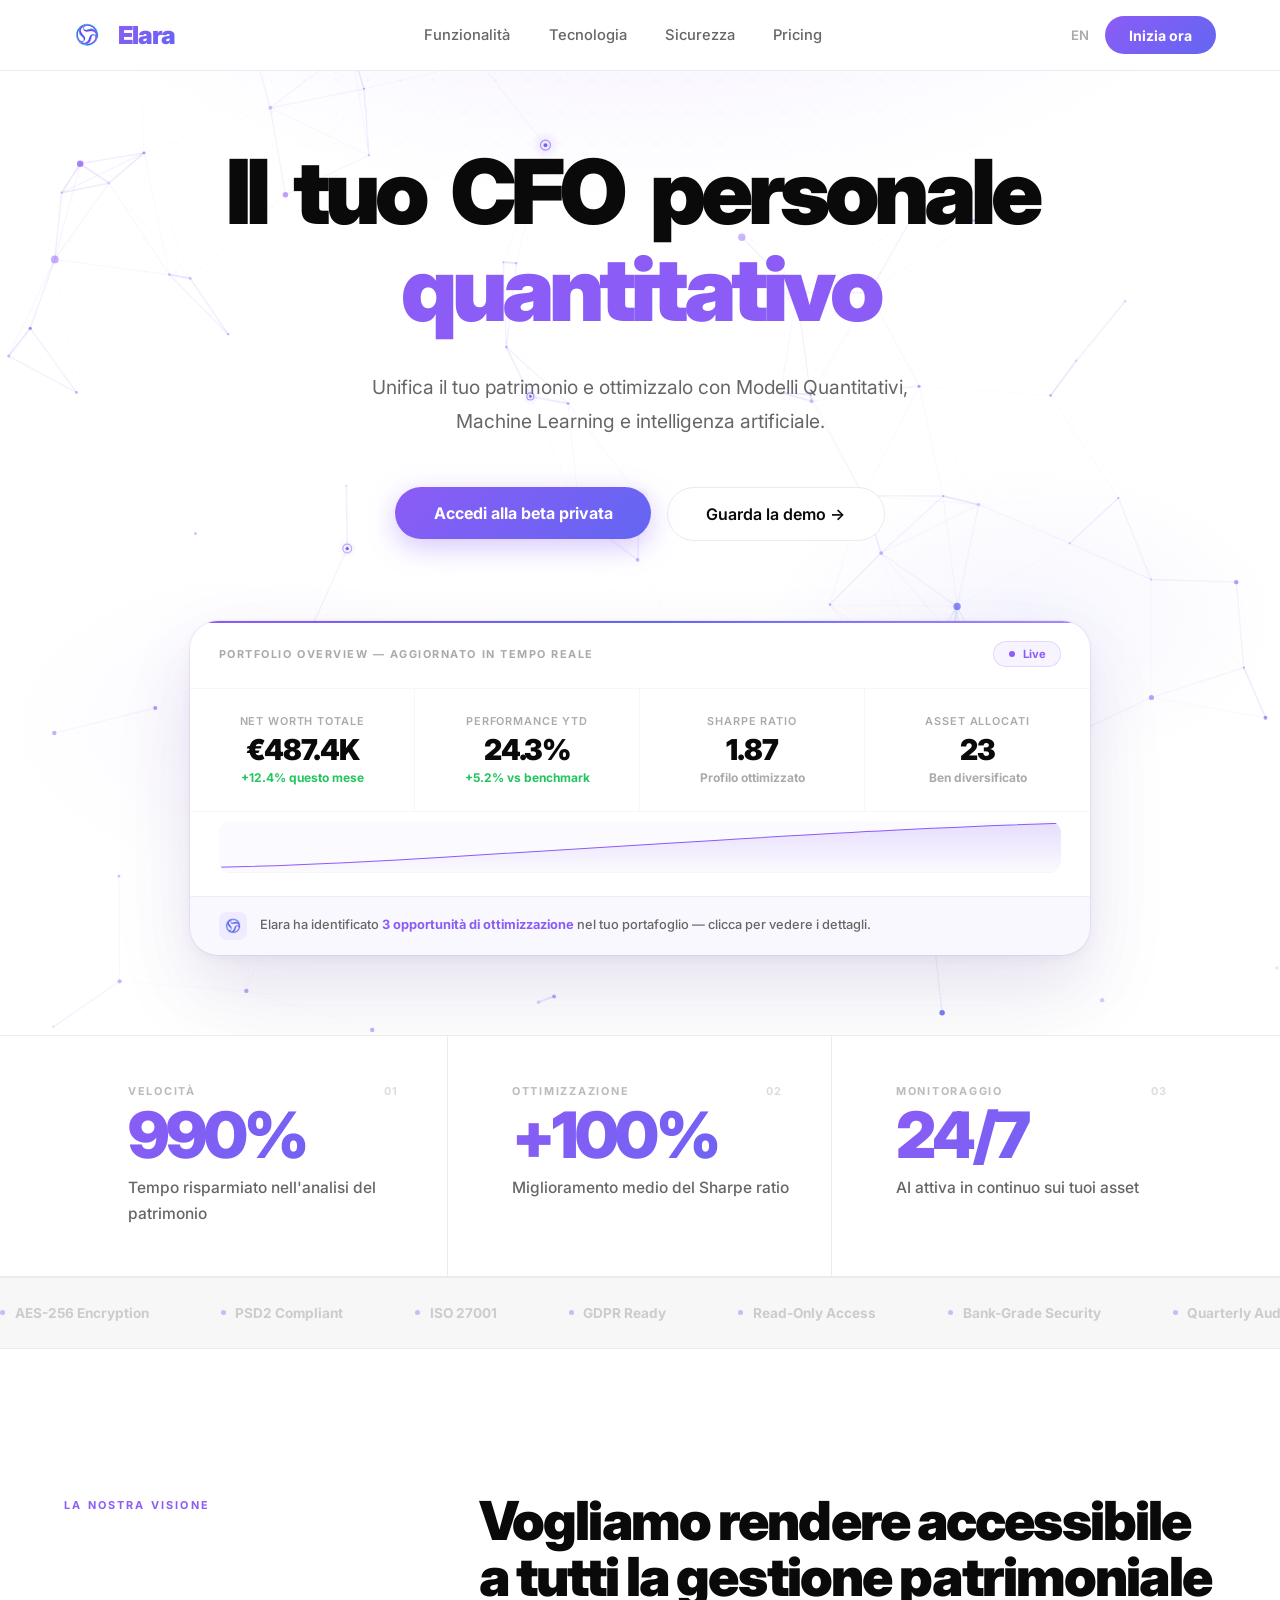
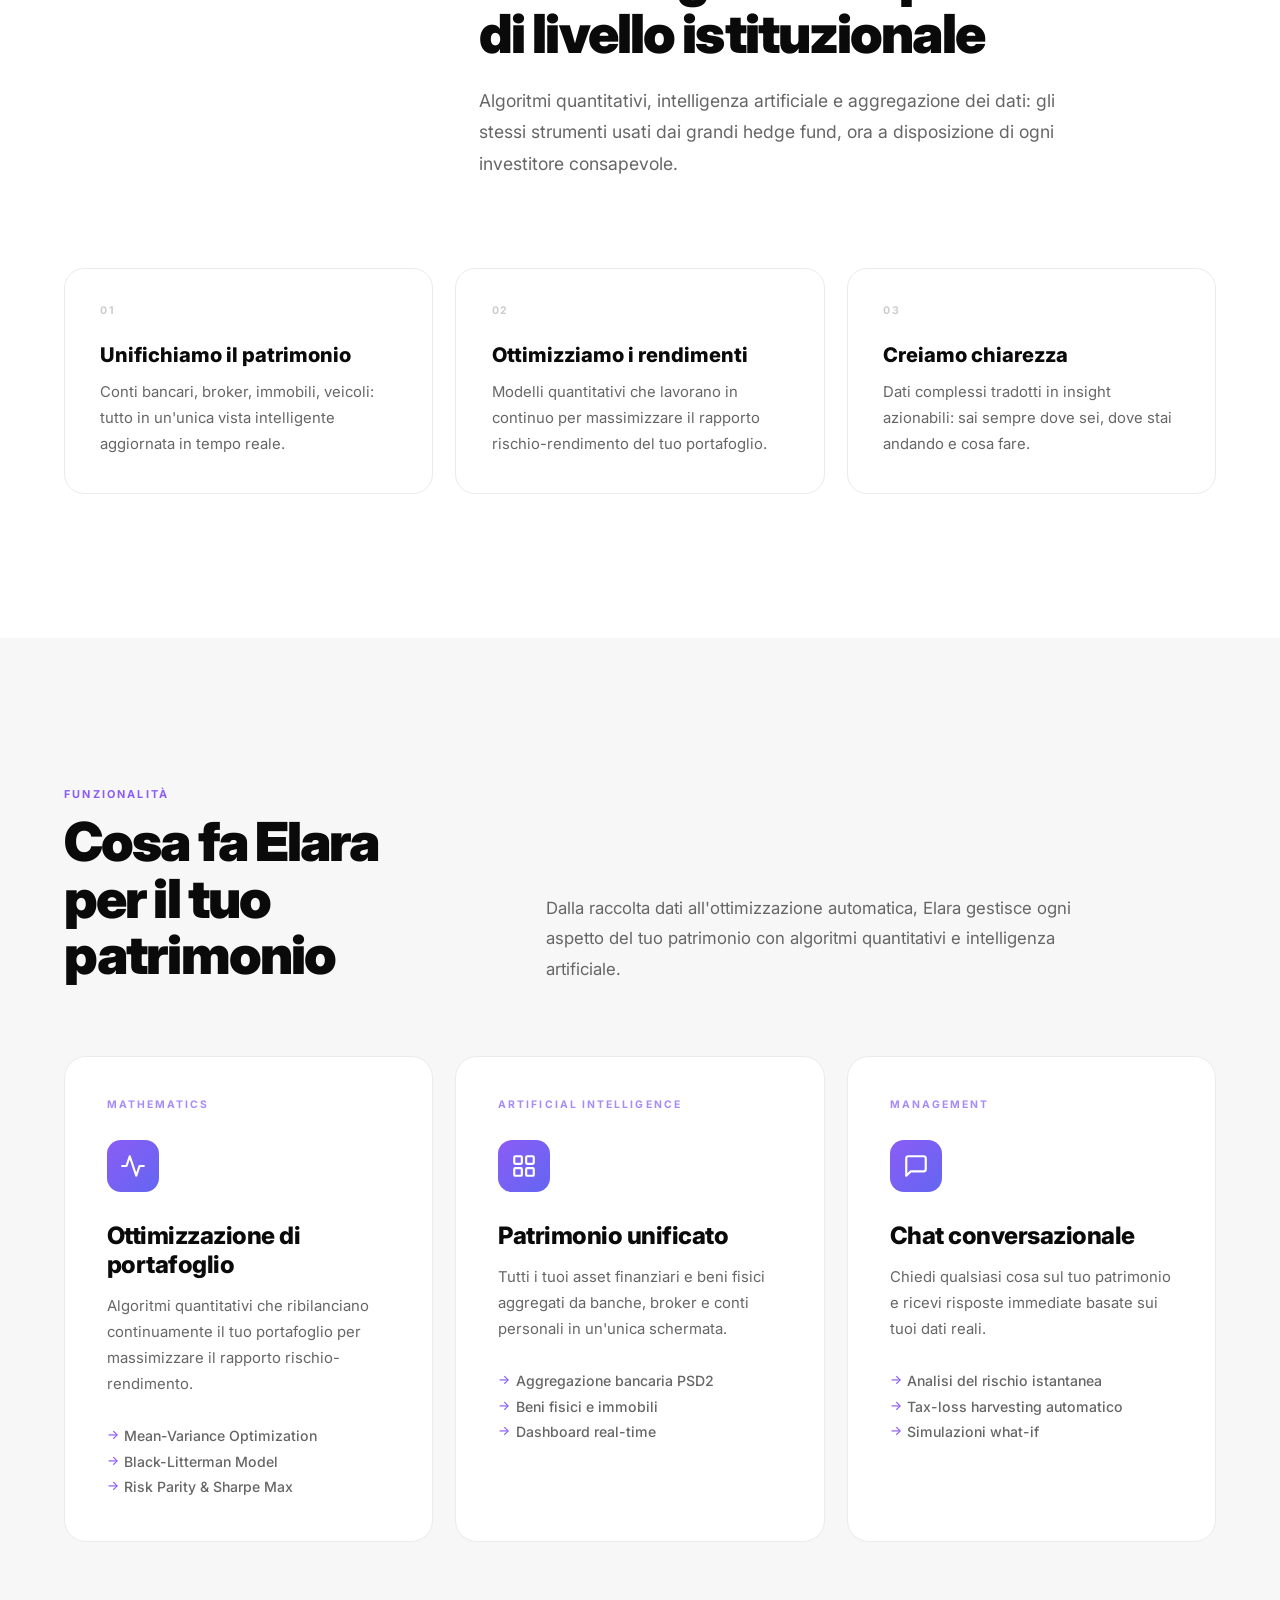
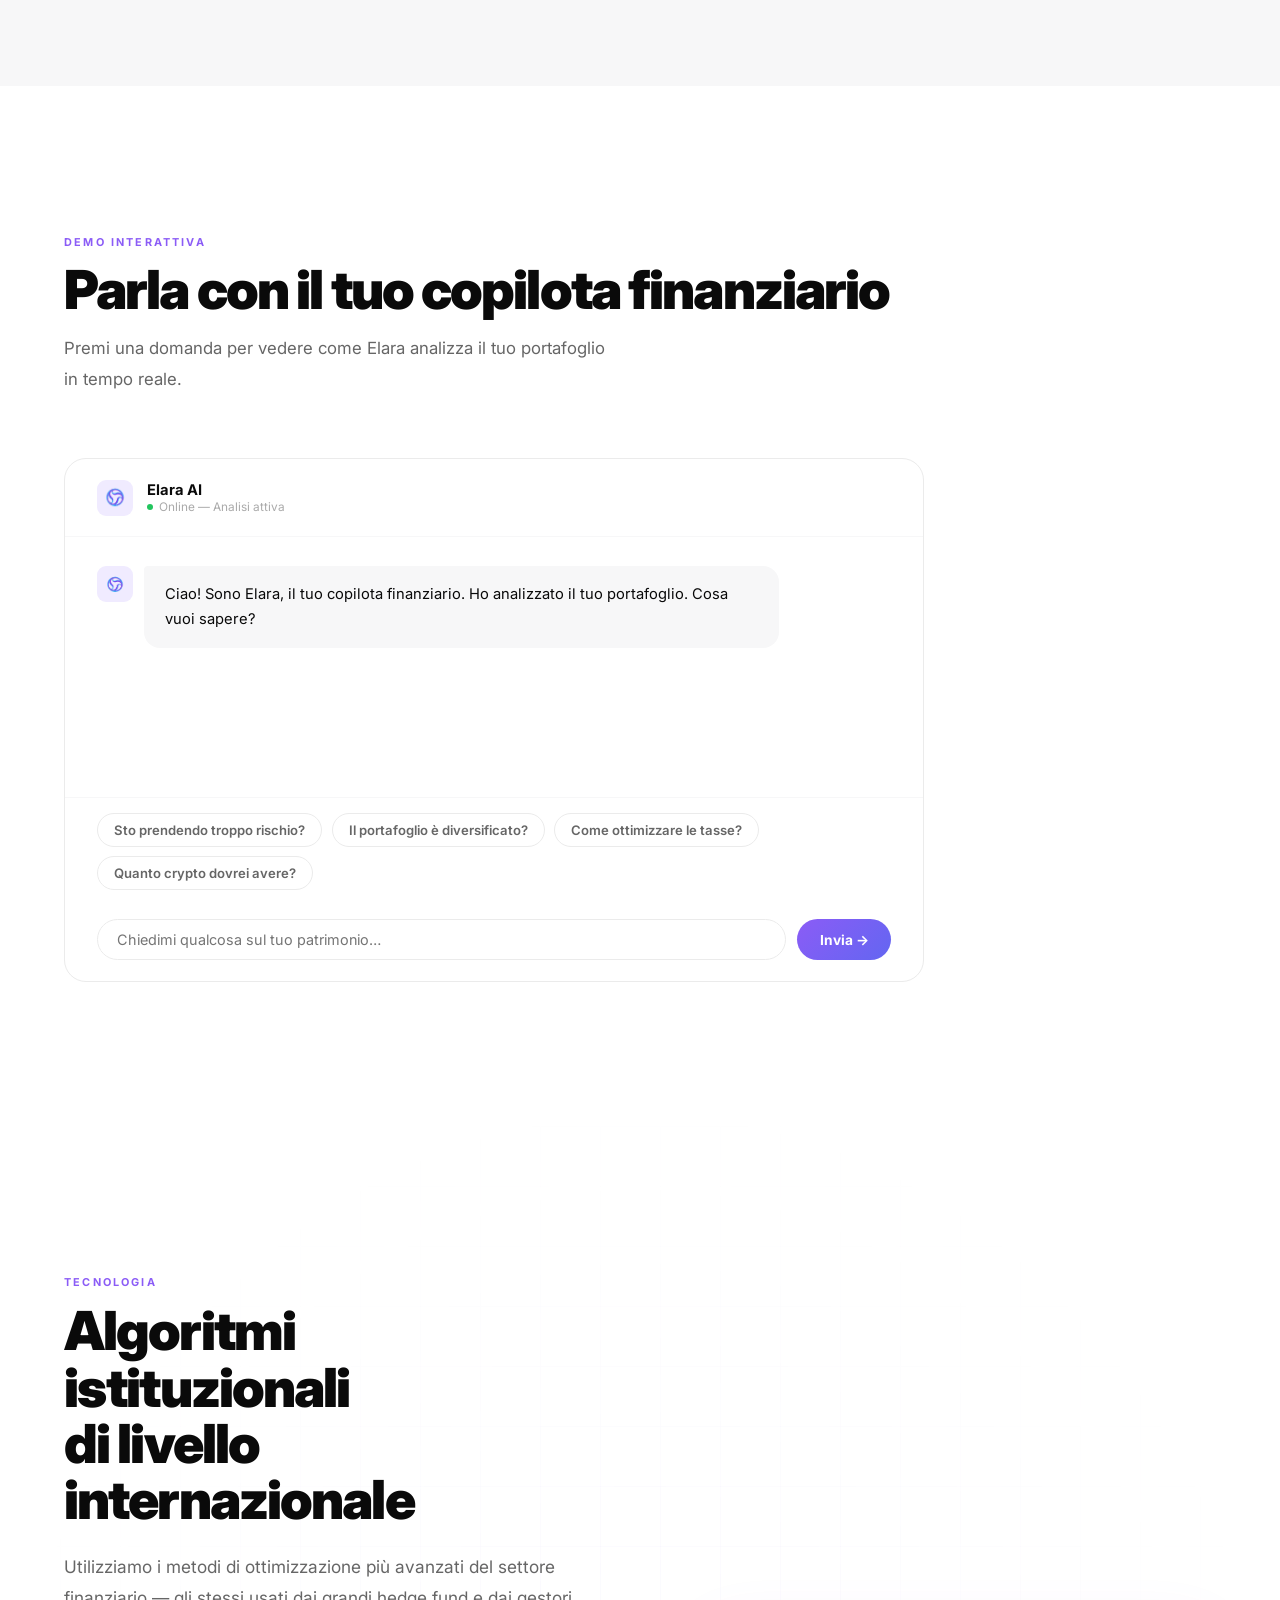
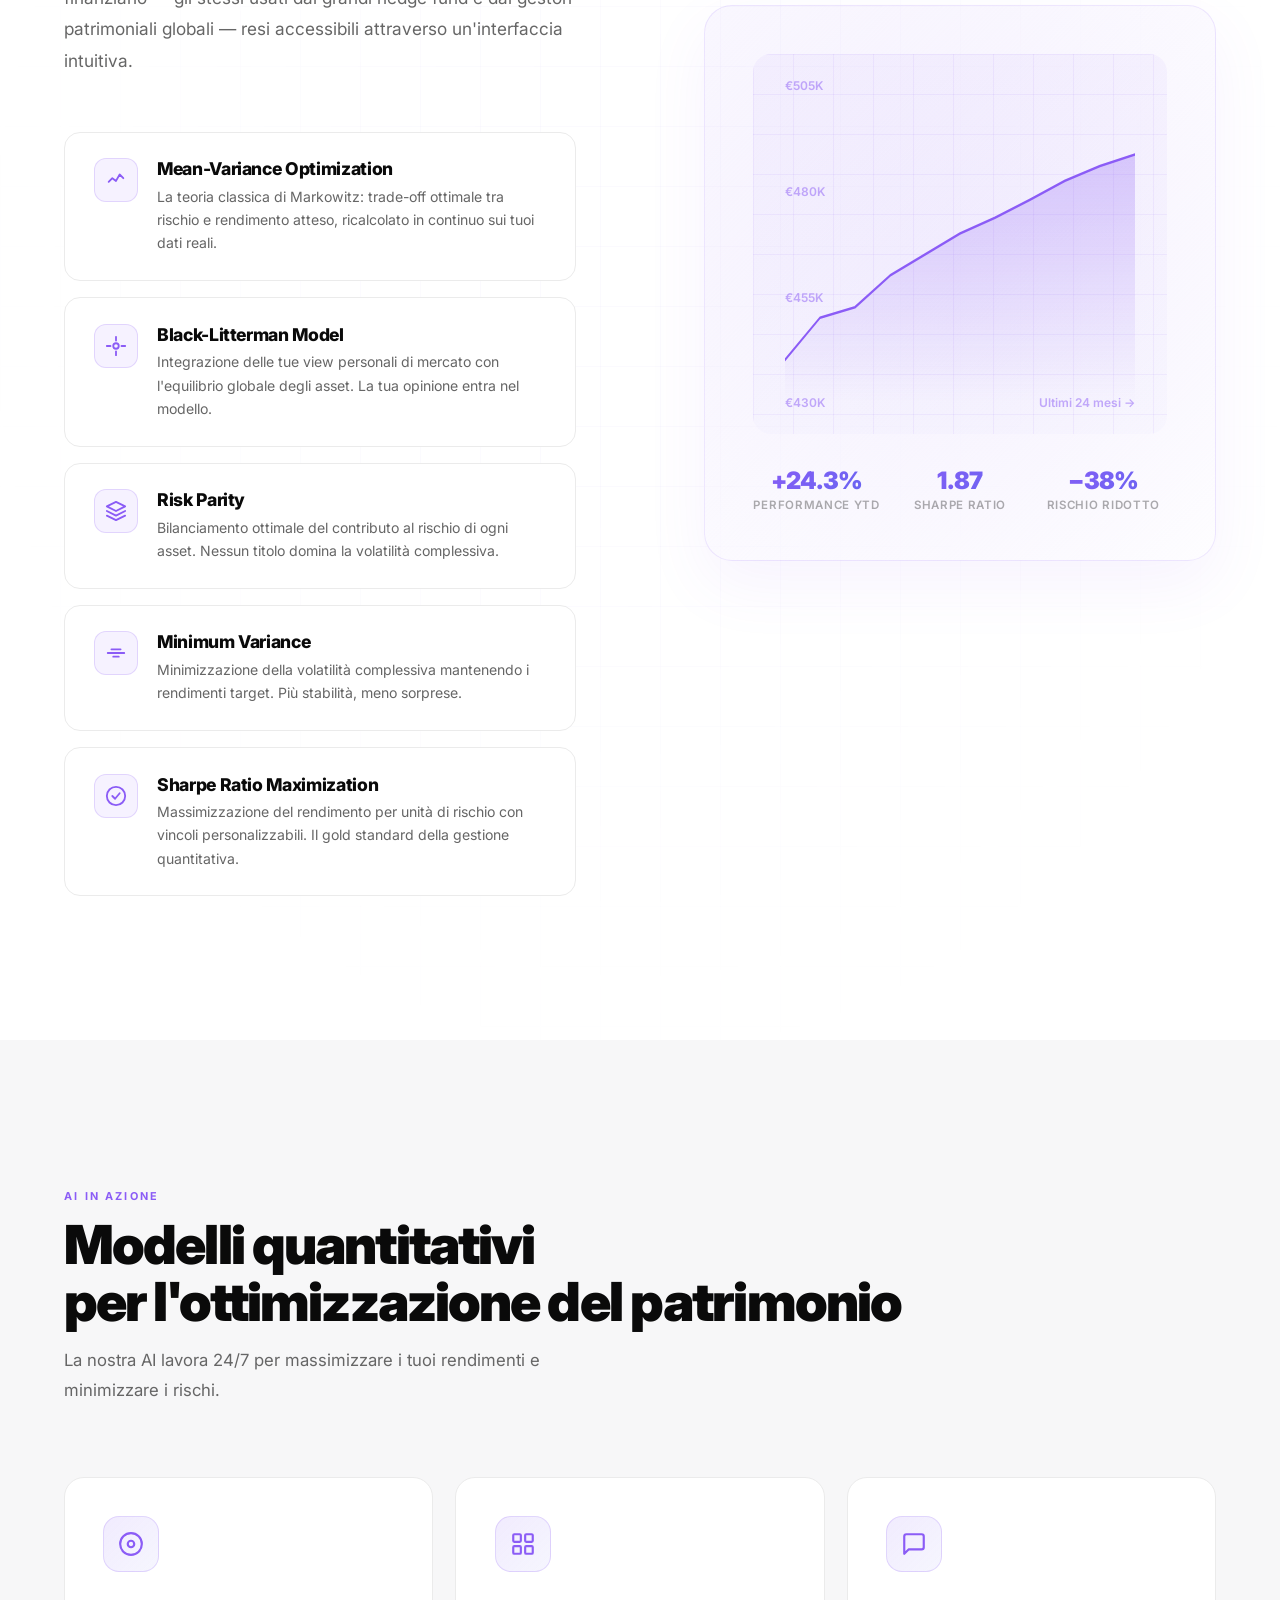
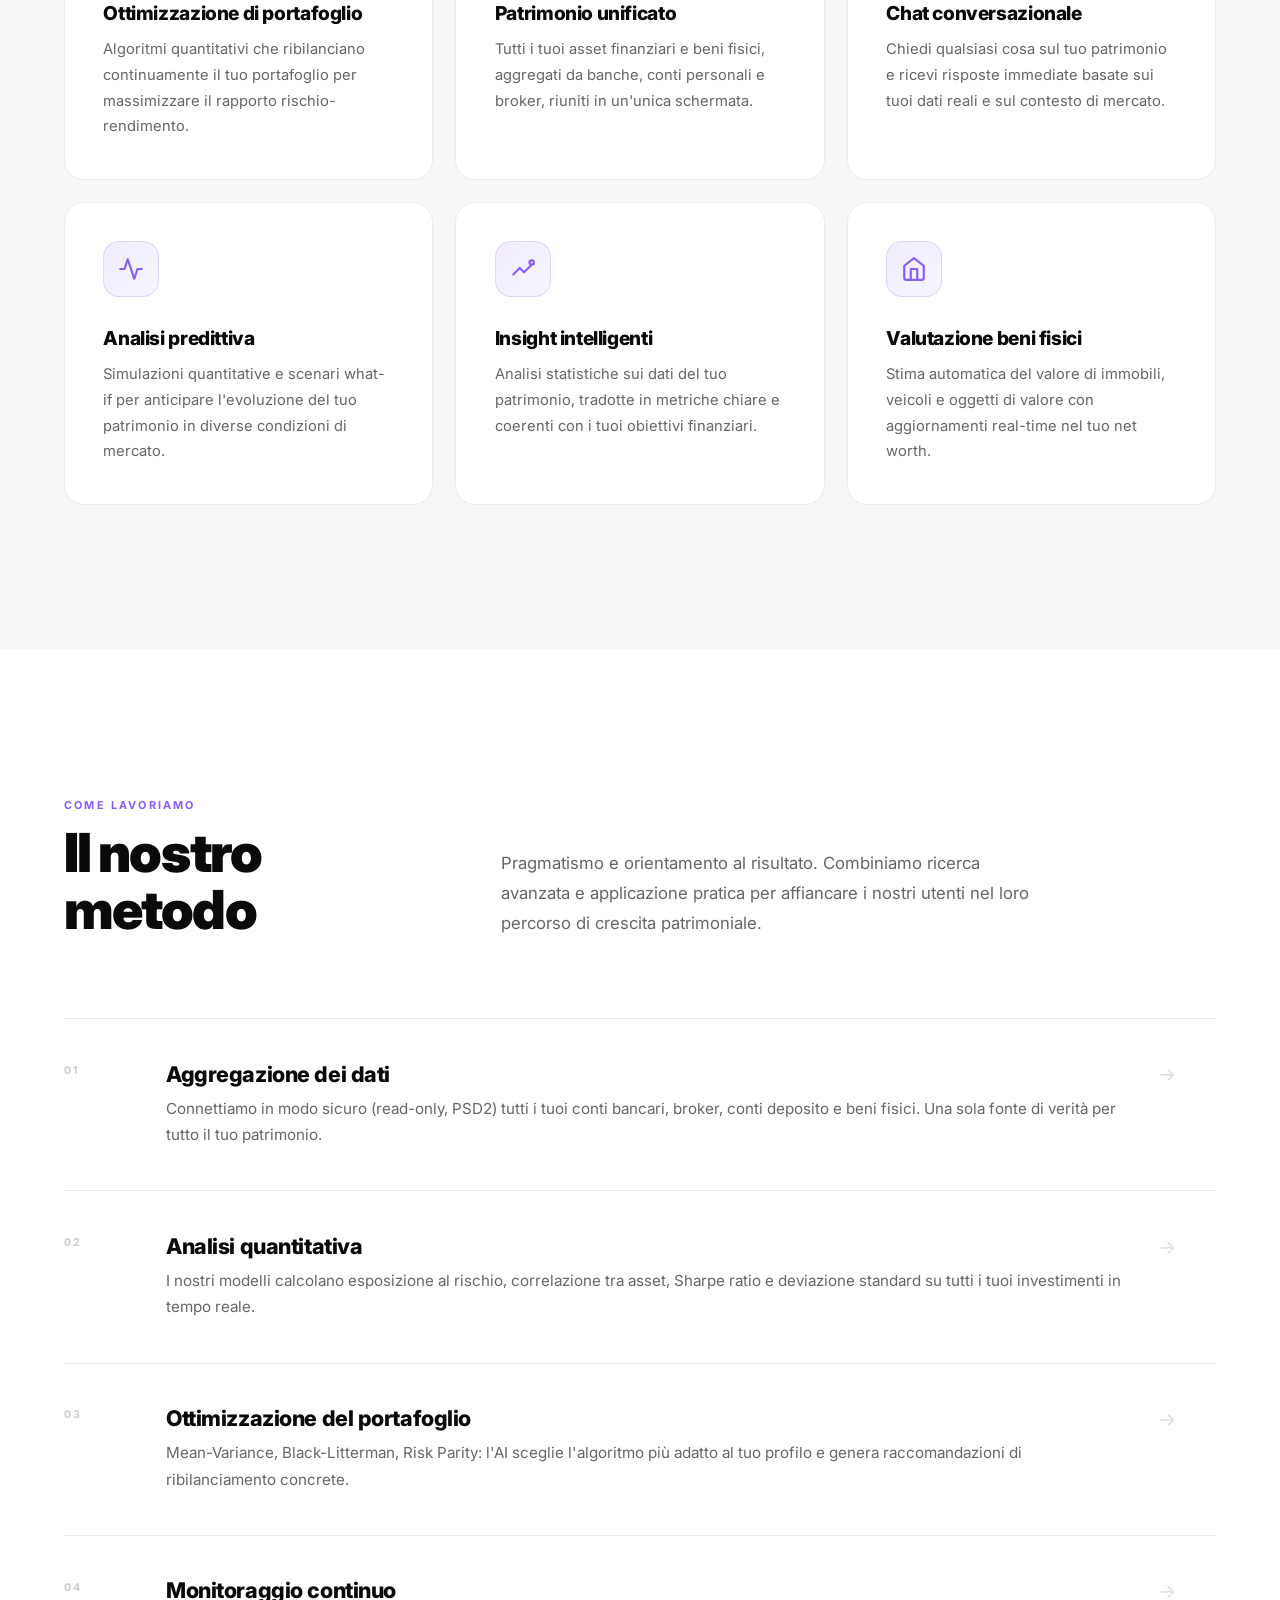
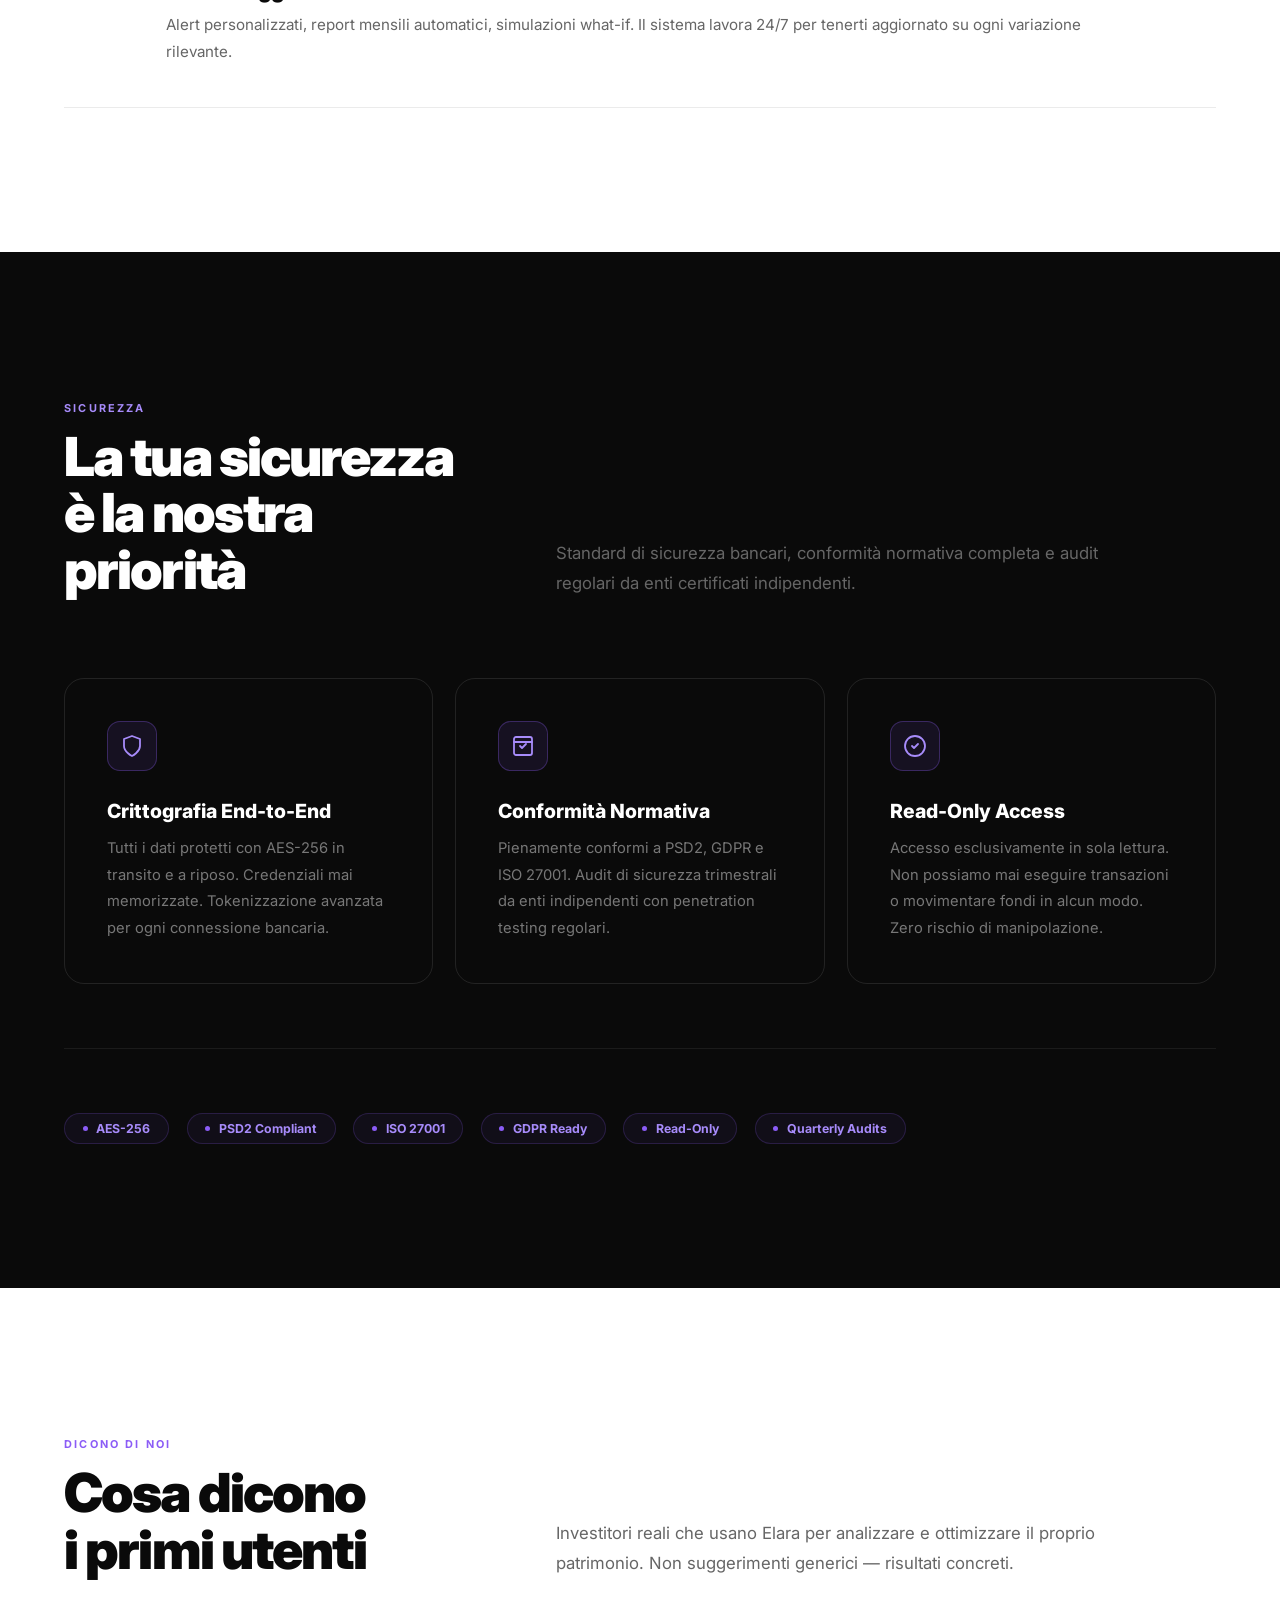
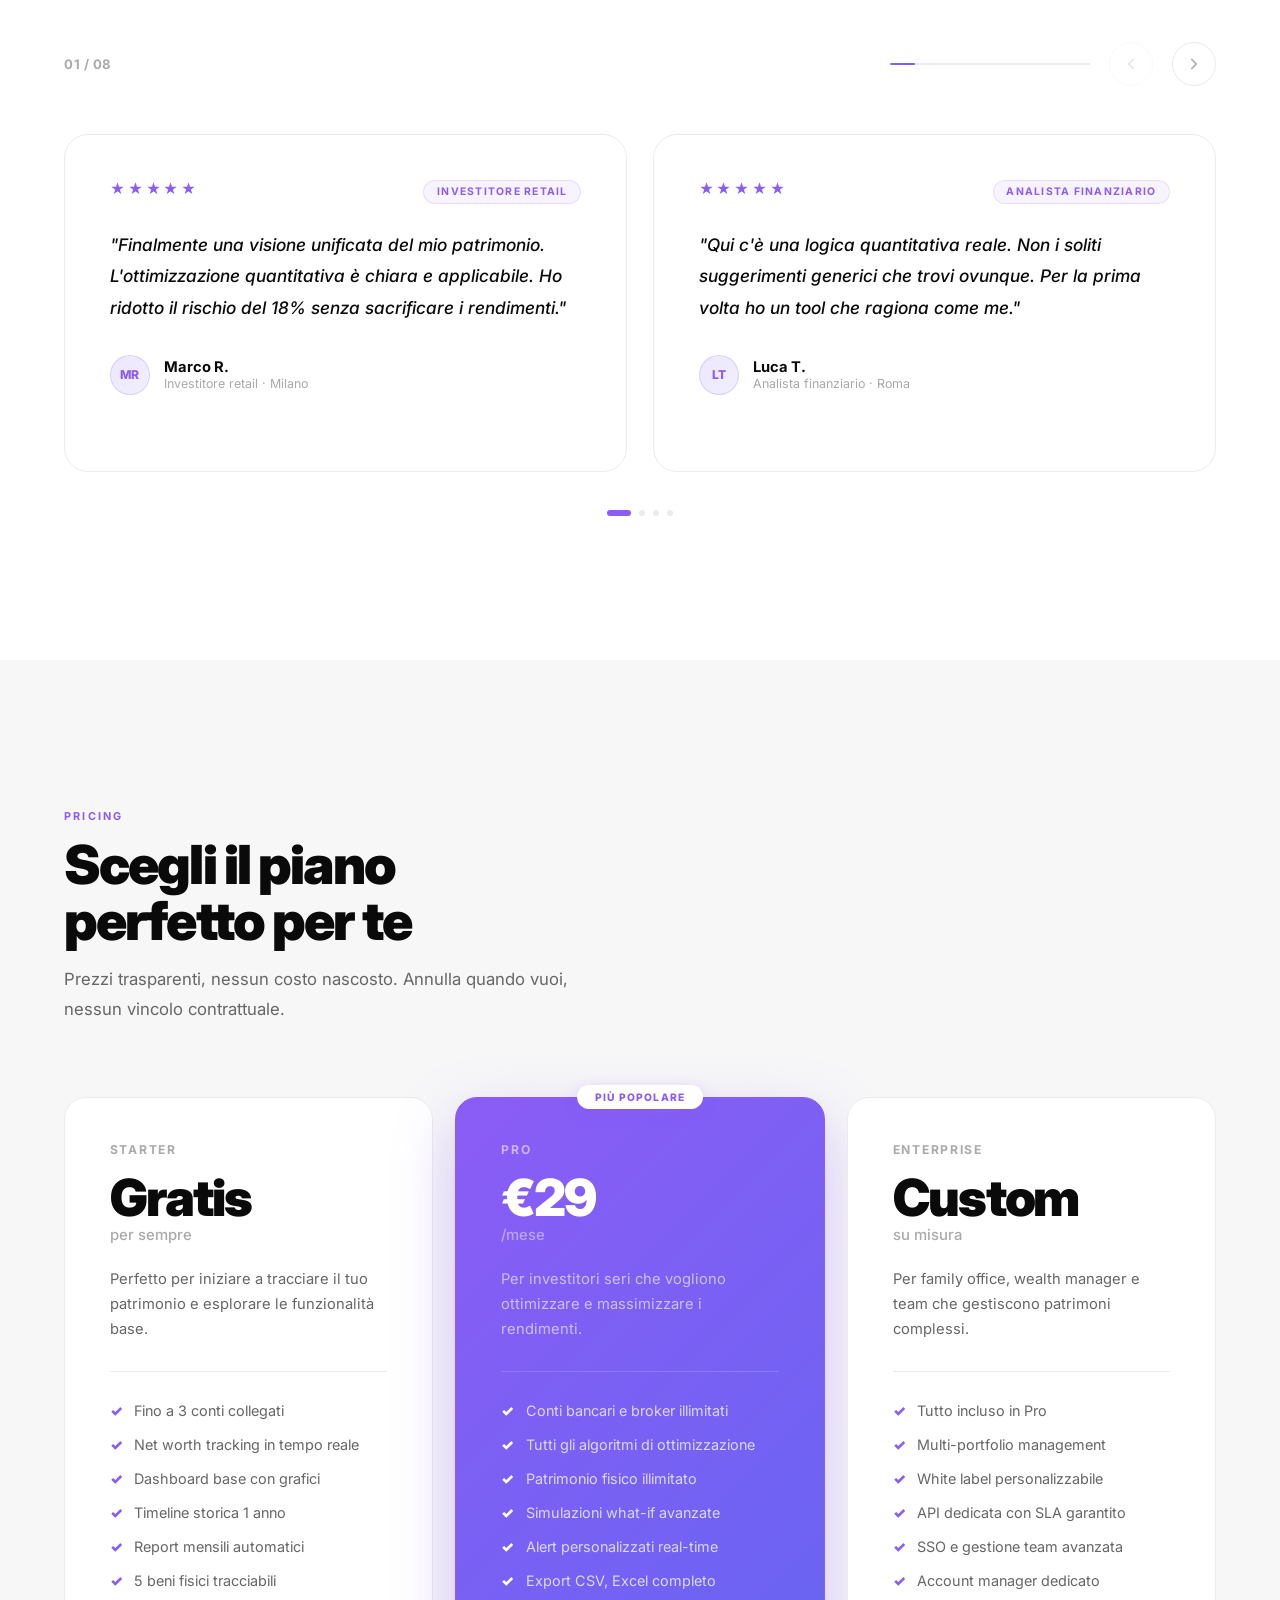
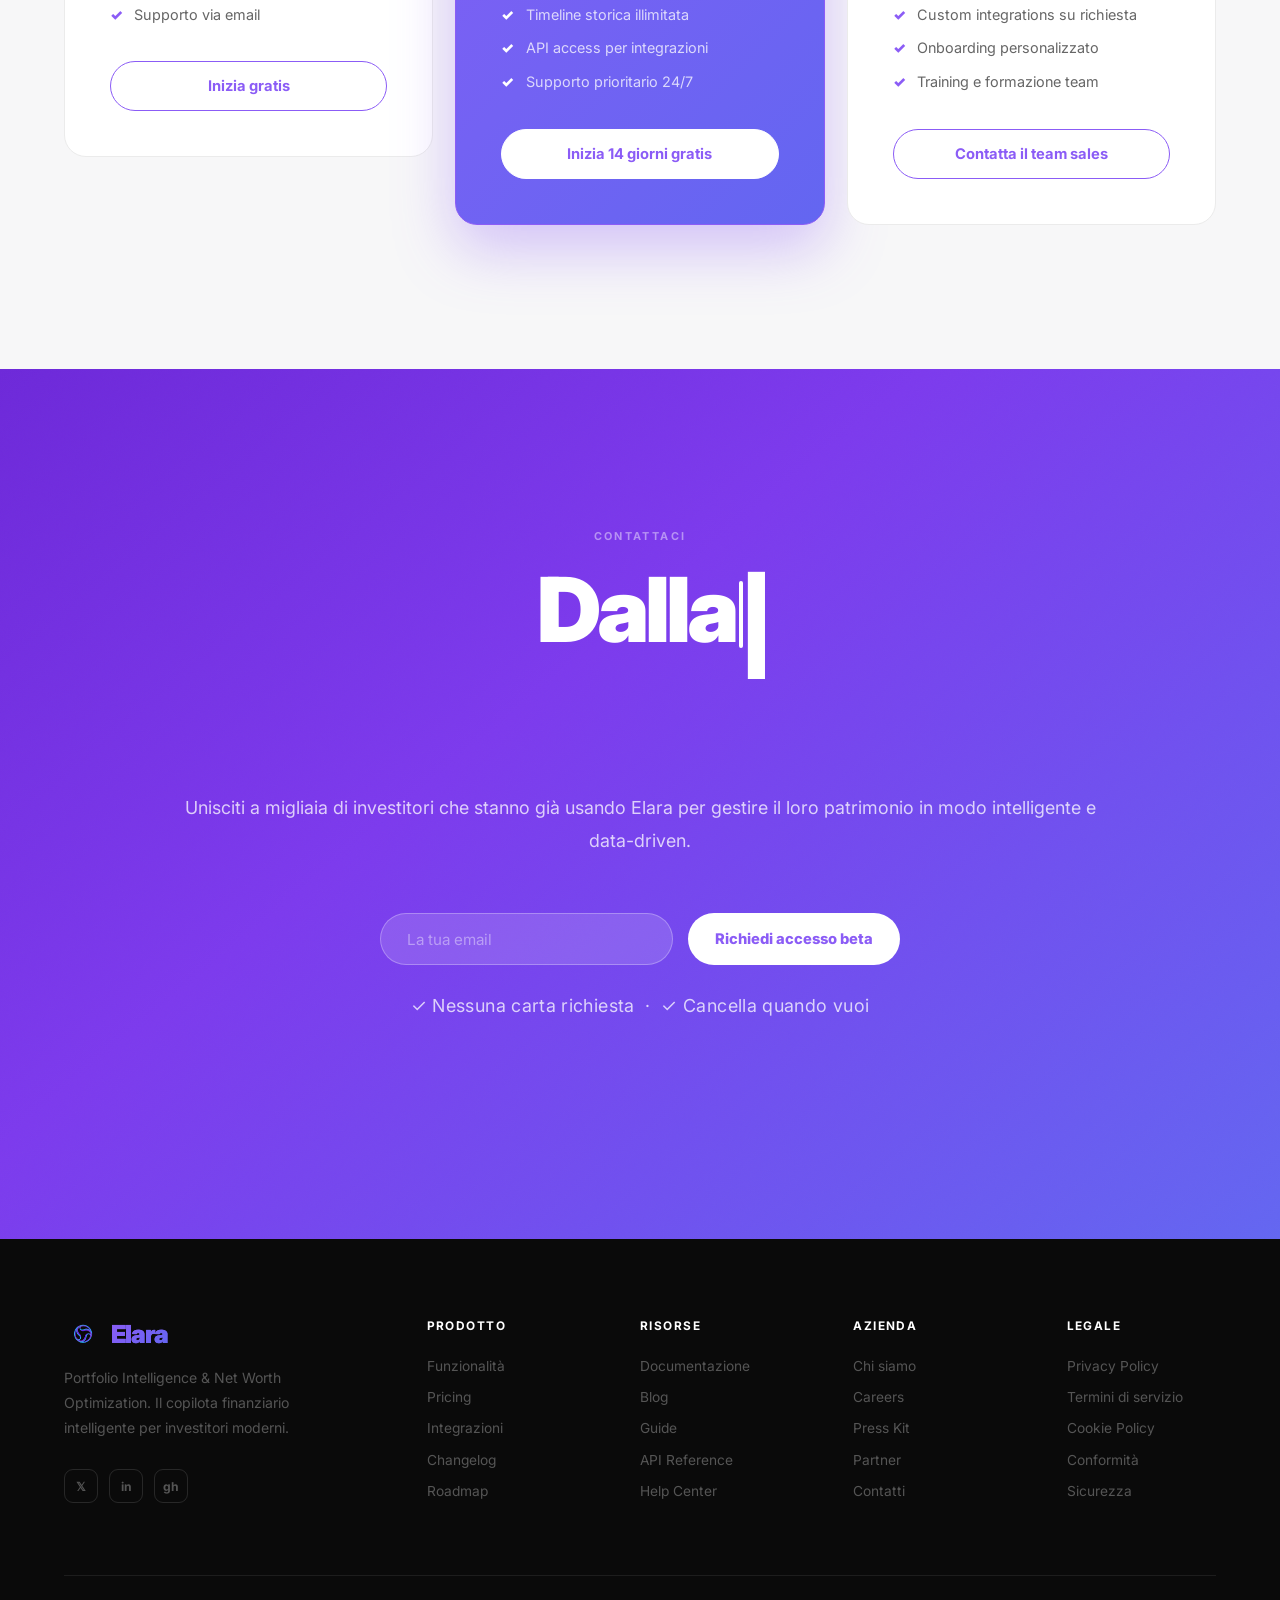
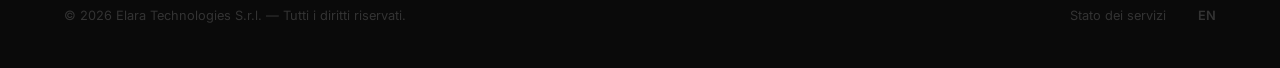
==== Website/index.html @ e898b29a "Update index.html changed some labels" ====
<!DOCTYPE html>
<html lang="it">
<head>
<meta charset="UTF-8"/>
<meta name="viewport" content="width=device-width,initial-scale=1.0"/>
<title>Elara — Portfolio Intelligence & Net Worth Optimization</title>
<meta name="description" content="Elara unifica il tuo patrimonio e lo ottimizza con Modelli Quantitativi, Machine Learning e AI."/>
<link rel="preconnect" href="https://fonts.googleapis.com"/>
<link rel="preconnect" href="https://fonts.gstatic.com" crossorigin/>
<link href="https://fonts.googleapis.com/css2?family=Inter:wght@300;400;500;600;700;800;900&display=swap" rel="stylesheet"/>

<style>
/* ================================================
   TOKENS
================================================ */
:root{
  --purple:#8b5cf6;
  --purple-dark:#6366f1;
  --purple-light:#a78bfa;
  --black:#0a0a0a;
  --white:#fff;
  --gray-100:#f7f7f8;
  --gray-200:#ebebeb;
  --gray-400:#aaa;
  --gray-600:#666;
  --green:#22c55e;
}

/* ================================================
   RESET
================================================ */
*,*::before,*::after{margin:0;padding:0;box-sizing:border-box}
html{scroll-behavior:smooth}
body{font-family:'Inter',-apple-system,BlinkMacSystemFont,sans-serif;background:var(--white);color:var(--black);overflow-x:hidden;-webkit-font-smoothing:antialiased;}
a{text-decoration:none;color:inherit}
button{font-family:inherit;cursor:pointer;border:none;background:none}
ul{list-style:none}
p{line-height:1.7;color:var(--gray-600);}

/* ================================================
   LAYOUT
================================================ */
.wrap{max-width:1320px;margin:0 auto;padding:0 5%;}

/* ================================================
   LOGO IMAGE (navbar, loader, footer)
================================================ */
/* Logo original: 1624×1282px → wider than tall (ratio ~1.27:1)
   Use height-only sizing so width scales naturally */
.nav-logo{
  display:flex;align-items:center;gap:.55rem;
  text-decoration:none;flex-shrink:0;
}
.nav-logo span{
  font-size:1.55rem;font-weight:900;letter-spacing:-.04em;
  background:linear-gradient(135deg,var(--purple),var(--purple-dark));
  -webkit-background-clip:text;-webkit-text-fill-color:transparent;background-clip:text;
}
.nav-logo-img{
  height:36px;width:auto;max-width:none;
  flex-shrink:0;display:block;
}

.loader-logo{
  display:flex;align-items:center;gap:.8rem;
}
.loader-logo span{
  font-size:2.4rem;font-weight:900;letter-spacing:-.04em;
  background:linear-gradient(135deg,var(--purple),var(--purple-dark));
  -webkit-background-clip:text;-webkit-text-fill-color:transparent;background-clip:text;
}
.loader-logo-img{
  height:60px;width:auto;max-width:none;flex-shrink:0;display:block;
}

.fb-name{
  display:flex;align-items:center;gap:.55rem;
  margin-bottom:1rem;
}
.fb-name span{
  font-size:1.55rem;font-weight:900;letter-spacing:-.04em;
  background:linear-gradient(135deg,var(--purple),var(--purple-dark));
  -webkit-background-clip:text;-webkit-text-fill-color:transparent;background-clip:text;
}
.footer-logo-img{
  height:30px;width:auto;max-width:none;flex-shrink:0;display:block;
}

/* ================================================
   NAV
================================================ */
.nav{
  position:absolute;top:0;left:0;right:0;z-index:1000;
  background:rgba(255,255,255,.94);backdrop-filter:blur(18px);
  border-bottom:1px solid var(--gray-200);
}
.nav-inner{
  display:flex;justify-content:space-between;align-items:center;
  max-width:1320px;margin:0 auto;padding:0 5%;height:70px;
}
.nav-links{display:flex;gap:2.4rem;}
.nav-links a{font-size:.92rem;font-weight:500;color:var(--gray-600);transition:color .2s;}
.nav-links a:hover{color:var(--black);}
.nav-right{display:flex;align-items:center;gap:1rem;}
.btn-lang{font-size:.82rem;font-weight:600;color:var(--gray-400);transition:color .2s;}
.btn-lang:hover{color:var(--black);}
/* CTA button — Elara purple */
.btn-nav-cta{
  padding:.65rem 1.5rem;
  background:linear-gradient(135deg,var(--purple),var(--purple-dark));
  color:#fff;border-radius:50px;font-size:.88rem;font-weight:700;
  transition:all .25s;white-space:nowrap;
}
.btn-nav-cta:hover{transform:translateY(-2px);box-shadow:0 10px 28px rgba(139,92,246,.4);}

/* ================================================
   HERO — centered full-width 2026
================================================ */
.hero{
  padding:9rem 0 5rem;
  position:relative;overflow:hidden;
  background:#fff;
}

/* Subtle aurora gradient in background */
.hero::before{
  content:'';position:absolute;inset:0;pointer-events:none;
  background:
    radial-gradient(ellipse 80% 50% at 50% -10%, rgba(139,92,246,.1) 0%, transparent 60%),
    radial-gradient(ellipse 40% 30% at 80% 60%, rgba(99,102,241,.06) 0%, transparent 50%),
    radial-gradient(ellipse 40% 30% at 20% 70%, rgba(167,139,250,.05) 0%, transparent 50%);
  animation:auroraShift 14s ease-in-out infinite;
}
@keyframes auroraShift{
  0%,100%{opacity:1;}
  50%{opacity:.7;transform:scale(1.05);}
}

/* Dot grid overlay */
.hero::after{
  content:'';position:absolute;inset:0;pointer-events:none;
  background-image:radial-gradient(circle, rgba(139,92,246,.12) 1px, transparent 1px);
  background-size:32px 32px;
  mask-image:radial-gradient(ellipse 80% 60% at 50% 0%, black 0%, transparent 100%);
}

.hero-center{
  max-width:1320px;margin:0 auto;padding:0 5%;
  display:flex;flex-direction:column;align-items:center;
  text-align:center;
  position:relative;z-index:1;
}

/* Badge */
.hero-badge{
  display:inline-flex;align-items:center;gap:.5rem;
  padding:.42rem 1.1rem;
  background:rgba(139,92,246,.07);
  border:1px solid rgba(139,92,246,.2);
  border-radius:50px;font-size:.74rem;font-weight:700;
  letter-spacing:.1em;text-transform:uppercase;color:var(--purple);
  margin-bottom:2.4rem;position:relative;z-index:1;
}
.badge-dot{width:7px;height:7px;border-radius:50%;background:var(--purple);animation:livePulse 2s ease infinite;}

/* Giant headline — word-by-word reveal, no clipping */
.hero-headline{
  font-size:clamp(2.8rem,7vw,7.5rem);
  font-weight:900;line-height:1.08;letter-spacing:-.055em;
  margin-bottom:2rem;position:relative;z-index:1;
  color:var(--black);
}
.hw{
  display:inline-block;
  margin-right:.18em;
  /* NO overflow:hidden — prevents letter clipping */
  opacity:0;
  transform:translateY(22px);
  transition:opacity .6s cubic-bezier(.22,.61,.36,1),
             transform .6s cubic-bezier(.22,.61,.36,1);
}
.hw:last-child{margin-right:0;}
.hw-inner{display:inline;}

.hero-headline.in .hw{opacity:1;transform:translateY(0);}
.hero-headline.in .hw:nth-child(1){transition-delay:.06s;}
.hero-headline.in .hw:nth-child(2){transition-delay:.14s;}
.hero-headline.in .hw:nth-child(3){transition-delay:.22s;}
.hero-headline.in .hw:nth-child(4){transition-delay:.30s;}
.hero-headline.in .hw:nth-child(5){transition-delay:.38s;}

/* "finanziario" — solid purple, no animation */
.hw-accent{color:var(--purple);}
.hw-accent .hw-inner{color:var(--purple);}

/* No floating chips */
.float-tag{display:none;}

.hero-sub{
  font-size:1.2rem;color:var(--gray-600);line-height:1.8;
  margin-bottom:3rem;max-width:52ch;position:relative;z-index:1;
}
.hero-btns{display:flex;gap:1rem;flex-wrap:wrap;justify-content:center;margin-bottom:5rem;position:relative;z-index:1;}
.btn-primary{
  padding:1rem 2.4rem;
  background:linear-gradient(135deg,var(--purple),var(--purple-dark));
  color:#fff;border-radius:50px;font-size:1rem;font-weight:700;
  transition:all .28s;
  box-shadow:0 8px 28px rgba(139,92,246,.35);
}
/* ── MORPHING BUTTON (pill → circle + arrow) ── */
.btn-morph{
  position:relative;overflow:hidden;
  height:52px;
  min-width:52px;
  display:inline-flex;align-items:center;justify-content:center;
  white-space:nowrap;
}
.btn-morph .btn-label{
  transition:opacity .22s ease, transform .22s ease;
  display:block;
}
.btn-morph .btn-arrow{
  position:absolute;inset:0;
  display:flex;align-items:center;justify-content:center;
  opacity:0;
  transform:scale(.5) rotate(-45deg);
  transition:opacity .3s ease .1s, transform .35s cubic-bezier(.34,1.56,.64,1) .1s;
}
.btn-morph .btn-arrow svg{
  width:22px;height:22px;stroke:currentColor;fill:none;
  stroke-width:2.5;stroke-linecap:round;stroke-linejoin:round;
}

/* ── btn-primary: slide-arrow hover (same as btn-secondary) ── */
.btn-primary.btn-morph{
  gap:0;
  transition:
    padding-right .42s cubic-bezier(.22,.61,.36,1),
    box-shadow .3s ease,
    transform .28s ease;
}
.btn-primary.btn-morph .btn-label{
  transition:transform .42s cubic-bezier(.22,.61,.36,1);
  display:inline-block;
}
.btn-primary.btn-morph .btn-arrow{
  /* Reset absolute positioning — inline slide instead */
  position:static;
  max-width:0;overflow:hidden;opacity:0;
  transform:translateX(-10px);
  transition:
    max-width .48s cubic-bezier(.34,1.15,.64,1),
    opacity .28s ease .08s,
    transform .48s cubic-bezier(.34,1.15,.64,1);
}
.btn-primary.btn-morph .btn-arrow svg{
  width:17px;height:17px;stroke:#fff;fill:none;
  stroke-width:2.4;stroke-linecap:round;stroke-linejoin:round;flex-shrink:0;
}
.btn-primary.btn-morph:hover{
  padding-right:2rem;
  transform:translateY(-3px);
  box-shadow:0 18px 48px rgba(139,92,246,.5);
}
.btn-primary.btn-morph:hover .btn-label{transform:translateX(-3px);}
.btn-primary.btn-morph:hover .btn-arrow{
  max-width:28px;opacity:1;transform:translateX(4px);
}

/* Triggered state */
.btn-morph.morphing{
  width:52px!important;
  padding-left:0!important;padding-right:0!important;
  border-radius:50%!important;
  pointer-events:none;
}
.btn-morph.morphing .btn-label{opacity:0;transform:scale(.7);}
.btn-morph.morphing .btn-arrow{opacity:1;transform:scale(1) rotate(0deg);}

/* Success state */
.btn-morph.success{
  width:52px!important;
  padding-left:0!important;padding-right:0!important;
  border-radius:50%!important;
  pointer-events:none;
}
.btn-morph.success .btn-label{opacity:0;}
.btn-morph.success .btn-arrow{opacity:1;transform:scale(1) rotate(0deg);}

/* Transition for the container itself */
.btn-morph{
  transition:
    width .5s cubic-bezier(.4,0,.2,1),
    border-radius .5s cubic-bezier(.4,0,.2,1),
    padding .5s cubic-bezier(.4,0,.2,1),
    box-shadow .3s ease,
    transform .3s ease,
    background .3s ease;
}
.btn-secondary{
  padding:1rem 2.4rem;background:#fff;color:var(--black);
  border:1.5px solid var(--gray-200);border-radius:50px;
  font-size:1rem;font-weight:600;transition:all .28s;
}
.btn-secondary:hover{border-color:var(--black);transform:translateY(-3px);}

/* ── Hero card — wide floating dashboard ── */
.hero-visual{
  width:100%;max-width:900px;
  position:relative;z-index:1;
}
.hero-card{
  background:#fff;border-radius:28px;overflow:hidden;
  box-shadow:
    0 0 0 1px rgba(139,92,246,.1),
    0 8px 24px rgba(0,0,0,.05),
    0 32px 80px rgba(139,92,246,.12),
    0 60px 120px rgba(0,0,0,.07);
  position:relative;
}
.hero-card::before{
  content:'';position:absolute;top:0;left:0;right:0;height:2px;z-index:2;
  background:linear-gradient(90deg,var(--purple) 0%,var(--purple-dark) 50%,var(--purple-light) 100%);
}

/* Card header */
.hcard-header{
  padding:1.3rem 2rem;border-bottom:1px solid var(--gray-100);
  display:flex;justify-content:space-between;align-items:center;
}
.hcard-lbl{font-size:.68rem;font-weight:700;letter-spacing:.14em;text-transform:uppercase;color:var(--gray-400);}
.hcard-live{
  display:flex;align-items:center;gap:.5rem;padding:.3rem .9rem;
  background:rgba(139,92,246,.07);border:1px solid rgba(139,92,246,.18);
  border-radius:50px;font-size:.7rem;font-weight:700;color:var(--purple);
}
.live-dot{width:6px;height:6px;border-radius:50%;background:var(--purple);
  animation:livePulse 2s ease infinite;}
@keyframes livePulse{0%{box-shadow:0 0 0 0 rgba(139,92,246,.5)}70%{box-shadow:0 0 0 6px rgba(139,92,246,0)}100%{box-shadow:0 0 0 0 rgba(139,92,246,0)}}

/* 4-col KPI row */
.hcard-kpis{
  display:grid;grid-template-columns:repeat(4,1fr);
  border-bottom:1px solid var(--gray-100);
}
.hkpi{padding:1.6rem 2rem;border-right:1px solid var(--gray-100);}
.hkpi:last-child{border-right:none;}
.hkpi-lbl{font-size:.68rem;font-weight:600;color:var(--gray-400);letter-spacing:.08em;text-transform:uppercase;margin-bottom:.5rem;display:block;}
.hkpi-val{font-size:1.8rem;font-weight:900;letter-spacing:-.04em;color:var(--black);display:block;line-height:1;}
.hkpi-meta{font-size:.75rem;font-weight:700;color:var(--green);display:block;margin-top:.3rem;}
.hkpi-meta.neutral{color:var(--gray-400);}

/* Sparkline full-width */
.hcard-spark{
  height:110px;margin:0;
  background:linear-gradient(180deg,rgba(139,92,246,.03) 0%,rgba(139,92,246,.01) 100%);
  overflow:hidden;position:relative;border-bottom:1px solid var(--gray-100);
}
.hcard-spark svg{position:absolute;inset:0;width:100%;height:100%;}

/* AI insight bar */
.hcard-ai{
  padding:1rem 2rem;
  background:rgba(139,92,246,.04);
  display:flex;align-items:center;gap:.8rem;
}
.hcard-ai-dot{
  width:28px;height:28px;border-radius:8px;
  background:linear-gradient(135deg,var(--purple),var(--purple-dark));
  display:flex;align-items:center;justify-content:center;
  font-size:.8rem;flex-shrink:0;
}
.hcard-ai p{font-size:.82rem;font-weight:500;color:var(--gray-600);line-height:1.45;margin:0;}
.hcard-ai strong{color:var(--purple);font-weight:700;}

/* Floating chips */
.float-tag{
  position:absolute;background:rgba(255,255,255,.95);
  backdrop-filter:blur(20px);
  border:1px solid rgba(139,92,246,.14);
  border-radius:50px;padding:.55rem 1.1rem;
  font-size:.78rem;font-weight:700;color:var(--black);
  box-shadow:0 12px 32px rgba(139,92,246,.12),0 2px 8px rgba(0,0,0,.06);
  white-space:nowrap;display:flex;align-items:center;gap:.5rem;
}
.ft-dot{width:6px;height:6px;border-radius:50%;background:var(--green);animation:livePulse 2s ease infinite;}
.ft-1{top:-18px;right:40px;animation:floatA 4.5s ease-in-out infinite;}
.ft-2{bottom:-18px;left:40px;animation:floatB 5.5s ease-in-out infinite 1.2s;}

@media(max-width:1100px){
  .hero-headline{font-size:clamp(3rem,10vw,6rem);}
}
@media(max-width:768px){
  .hcard-kpis{grid-template-columns:1fr 1fr;}
  .hkpi{border-bottom:1px solid var(--gray-100);}
  .hkpi:nth-child(2){border-right:none;}
  .hkpi:nth-child(3){border-bottom:none;}
  .hkpi:nth-child(4){border-right:none;border-bottom:none;}
  .hero-headline{font-size:clamp(2.8rem,12vw,5rem);}
}

/* ── PAGE LOADER ── */
.page-loader{
  position:fixed;inset:0;z-index:9999;background:#fff;
  display:flex;flex-direction:column;align-items:center;justify-content:center;gap:2rem;
  transition:opacity .6s cubic-bezier(.4,0,.2,1),visibility .6s;
}
.page-loader.done{opacity:0;visibility:hidden;pointer-events:none;}
.loader-logo{
  font-size:2.4rem;font-weight:900;letter-spacing:-.04em;
  background:linear-gradient(135deg,var(--purple),var(--purple-dark));
  -webkit-background-clip:text;-webkit-text-fill-color:transparent;background-clip:text;
}
.loader-bar{width:160px;height:2px;background:var(--gray-200);border-radius:2px;overflow:hidden;}
.loader-progress{height:100%;width:0%;background:linear-gradient(90deg,var(--purple),var(--purple-dark));border-radius:2px;transition:width .05s linear;}

/* ── ENTRANCE ANIMATIONS ── */
.a-up{opacity:0;transform:translateY(28px);transition:opacity .75s cubic-bezier(.22,.61,.36,1),transform .75s cubic-bezier(.22,.61,.36,1);}
.a-up.in{opacity:1;transform:none;}
.a-right{opacity:0;transform:translateX(52px) scale(.98);transition:opacity .85s cubic-bezier(.22,.61,.36,1),transform .85s cubic-bezier(.22,.61,.36,1);}
.a-right.in{opacity:1;transform:none;}
.a-fade{opacity:0;transition:opacity .6s ease;}
.a-fade.in{opacity:1;}

/* ── HERO CARD — modern 2026 ── */
.hero-visual{position:relative;perspective:1400px;}
.hero-card{
  background:#fff;
  border-radius:28px;
  overflow:hidden;
  box-shadow:
    0 0 0 1px rgba(139,92,246,.1),
    0 4px 12px rgba(0,0,0,.04),
    0 24px 64px rgba(139,92,246,.1),
    0 48px 96px rgba(0,0,0,.06);
  position:relative;
}
.hero-card::before{
  content:'';position:absolute;top:0;left:0;right:0;height:2px;z-index:2;
  background:linear-gradient(90deg,var(--purple) 0%,var(--purple-dark) 50%,var(--purple-light) 100%);
}
/* Card header */
.hcard-header{
  padding:1.3rem 1.8rem;border-bottom:1px solid var(--gray-100);
  display:flex;justify-content:space-between;align-items:center;
}
.hcard-lbl{font-size:.68rem;font-weight:700;letter-spacing:.14em;text-transform:uppercase;color:var(--gray-400);}
.hcard-live{
  display:flex;align-items:center;gap:.5rem;padding:.3rem .9rem;
  background:rgba(139,92,246,.07);border:1px solid rgba(139,92,246,.18);
  border-radius:50px;font-size:.7rem;font-weight:700;color:var(--purple);
}
.live-dot{width:6px;height:6px;border-radius:50%;background:var(--purple);
  box-shadow:0 0 0 0 rgba(139,92,246,.5);
  animation:livePulse 2s ease infinite;}
@keyframes livePulse{0%{box-shadow:0 0 0 0 rgba(139,92,246,.5)}70%{box-shadow:0 0 0 6px rgba(139,92,246,0)}100%{box-shadow:0 0 0 0 rgba(139,92,246,0)}}

/* Big net worth row */
.hcard-nw{padding:1.8rem 1.8rem 1.4rem;border-bottom:1px solid var(--gray-100);}
.hcard-nw-lbl{font-size:.68rem;font-weight:600;color:var(--gray-400);letter-spacing:.08em;text-transform:uppercase;margin-bottom:.5rem;}
.hcard-nw-row{display:flex;align-items:baseline;gap:.8rem;}
.hcard-nw-val{font-size:2.6rem;font-weight:900;letter-spacing:-.05em;color:var(--black);line-height:1;}
.hcard-nw-badge{
  font-size:.78rem;font-weight:700;color:var(--green);
  background:rgba(34,197,94,.09);border-radius:50px;
  padding:.22rem .75rem;
}

/* Sparkline */
.hcard-spark{
  height:52px;margin:.6rem 1.8rem 1.4rem;border-radius:12px;
  background:rgba(139,92,246,.03);overflow:hidden;position:relative;
}
.hcard-spark svg{position:absolute;inset:0;width:100%;height:100%;}

/* 3-col stats */
.hcard-stats3{display:grid;grid-template-columns:repeat(3,1fr);border-top:1px solid var(--gray-100);}
.hs3{padding:1rem 1.4rem;border-right:1px solid var(--gray-100);}
.hs3:last-child{border-right:none;}
.hs3-val{font-size:1.18rem;font-weight:900;letter-spacing:-.03em;color:var(--black);display:block;}
.hs3-lbl{font-size:.66rem;font-weight:500;color:var(--gray-400);display:block;margin-top:.18rem;}

/* AI insight bottom bar */
.hcard-ai{
  padding:.95rem 1.8rem;
  background:rgba(139,92,246,.04);border-top:1px solid rgba(139,92,246,.09);
  display:flex;align-items:center;gap:.8rem;
}
.hcard-ai-dot{
  width:28px;height:28px;border-radius:8px;
  background:linear-gradient(135deg,var(--purple),var(--purple-dark));
  display:flex;align-items:center;justify-content:center;
  font-size:.8rem;flex-shrink:0;
}
.hcard-ai p{font-size:.8rem;font-weight:500;color:var(--gray-600);line-height:1.45;margin:0;}
.hcard-ai strong{color:var(--purple);font-weight:700;}

/* Floating chips */
.float-tag{
  position:absolute;background:rgba(255,255,255,.96);
  backdrop-filter:blur(20px);
  border:1px solid rgba(139,92,246,.14);
  border-radius:50px;padding:.55rem 1.1rem;
  font-size:.78rem;font-weight:700;color:var(--black);
  box-shadow:0 12px 32px rgba(139,92,246,.12),0 2px 8px rgba(0,0,0,.06);
  white-space:nowrap;display:flex;align-items:center;gap:.5rem;
}
.ft-dot{width:6px;height:6px;border-radius:50%;background:var(--green);
  animation:livePulse 2s ease infinite;}
.ft-1{top:-16px;right:16px;animation:floatA 4.5s ease-in-out infinite;}
.ft-2{bottom:12px;left:-18px;animation:floatB 5.5s ease-in-out infinite 1.2s;}

/* ================================================
   STATS BAR
================================================ */
.stats-bar{border-top:1px solid var(--gray-200);border-bottom:1px solid var(--gray-200);}
.stats-grid{display:grid;grid-template-columns:repeat(3,1fr);}
.sbar-item{padding:3rem 0 3rem 4rem;border-right:1px solid var(--gray-200);position:relative;}
.sbar-item:last-child{border-right:none;}
.sbar-idx{position:absolute;top:3rem;right:3rem;font-size:.68rem;font-weight:700;letter-spacing:.14em;text-transform:uppercase;color:#ddd;}
/* Numbers use purple accent */
.sbar-num{
  font-size:clamp(2.6rem,5vw,4.8rem);font-weight:900;letter-spacing:-.05em;
  background:linear-gradient(135deg,var(--purple),var(--purple-dark));
  -webkit-background-clip:text;-webkit-text-fill-color:transparent;
  background-clip:text;
  line-height:1;display:block;margin-bottom:.5rem;
}
.sbar-cat{font-size:.68rem;font-weight:700;letter-spacing:.16em;text-transform:uppercase;color:#bbb;margin-bottom:.3rem;display:block;}
.sbar-desc{font-size:.97rem;color:var(--gray-600);font-weight:500;}

/* ================================================
   MARQUEE
================================================ */
.marquee-wrap{
  padding:1.7rem 0;overflow:hidden;
  border-top:1px solid var(--gray-200);border-bottom:1px solid var(--gray-200);
  background:var(--gray-100);
}
.marquee-track{display:flex;gap:4.5rem;width:max-content;animation:marquee 30s linear infinite;}
.mitem{display:flex;align-items:center;gap:.6rem;font-size:.85rem;font-weight:700;color:#ccc;white-space:nowrap;flex-shrink:0;}
.mitem-dot{width:5px;height:5px;background:rgba(139,92,246,.4);border-radius:50%;}

/* ================================================
   SECTION HELPERS
================================================ */
.label{font-size:.68rem;font-weight:700;letter-spacing:.2em;text-transform:uppercase;color:var(--purple);}
.section-title-lg{font-size:clamp(2rem,4.2vw,4rem);font-weight:900;line-height:1.05;letter-spacing:-.035em;}
.section-title-lg em{font-style:normal;color:var(--purple);}

/* ================================================
   VISION
================================================ */
.vision{padding:9rem 0;}
.vision-top{display:grid;grid-template-columns:1fr 2.2fr;gap:5rem;align-items:start;margin-bottom:5.5rem;}
.vision-copy h2{margin-bottom:1.4rem;}
.vision-copy p{font-size:1.1rem;color:var(--gray-600);line-height:1.8;max-width:55ch;}
.vcards{display:grid;grid-template-columns:repeat(3,1fr);gap:1.4rem;}
.vcard{
  border:1.5px solid var(--gray-200);border-radius:20px;padding:2.2rem;
  transition:all .35s;position:relative;overflow:hidden;
}
.vcard::after{
  content:'';position:absolute;bottom:0;left:0;right:0;height:3px;
  background:linear-gradient(90deg,var(--purple),var(--purple-dark));
  transform:scaleX(0);transform-origin:left;transition:transform .35s;
}
.vcard:hover{border-color:var(--purple);box-shadow:0 20px 50px rgba(139,92,246,.1);}
.vcard:hover::after{transform:scaleX(1);}
.vcard-n{font-size:.66rem;font-weight:700;letter-spacing:.16em;text-transform:uppercase;color:#ccc;margin-bottom:1.6rem;}
.vcard h4{font-size:1.26rem;font-weight:800;margin-bottom:.75rem;}
.vcard p{font-size:.93rem;color:var(--gray-600);line-height:1.75;}

/* ================================================
   SERVICES
================================================ */
.services{padding:9rem 0;background:var(--gray-100);}
.services-hd{display:grid;grid-template-columns:1fr 1.6fr;gap:4rem;align-items:end;margin-bottom:4.5rem;}
.services-hd h2{margin-top:.8rem;}
.services-hd p{font-size:1.05rem;color:var(--gray-600);line-height:1.8;max-width:50ch;}
.scards{display:grid;grid-template-columns:repeat(3,1fr);gap:1.4rem;}
.scard{
  background:#fff;border:1.5px solid var(--gray-200);border-radius:22px;
  padding:2.6rem;transition:all .38s;
}
.scard:hover{transform:translateY(-8px);box-shadow:0 28px 64px rgba(139,92,246,.1);border-color:var(--purple);}
.scard-tag{font-size:.65rem;font-weight:700;letter-spacing:.2em;text-transform:uppercase;color:var(--purple-light);margin-bottom:1.8rem;display:block;}
.scard-icon{
  width:52px;height:52px;border-radius:14px;
  background:linear-gradient(135deg,var(--purple),var(--purple-dark));
  display:flex;align-items:center;justify-content:center;
  margin-bottom:1.8rem;transition:transform .35s;
}
.scard:hover .scard-icon{transform:rotate(-6deg) scale(1.08);}
.scard-icon svg{width:26px;height:26px;stroke:#fff;fill:none;stroke-width:2;stroke-linecap:round;stroke-linejoin:round;}
.scard h3{font-size:1.5rem;font-weight:800;margin-bottom:.9rem;letter-spacing:-.02em;}
.scard>p{font-size:.93rem;color:var(--gray-600);line-height:1.75;margin-bottom:1.6rem;}
.scard-list li{font-size:.88rem;color:var(--gray-600);font-weight:500;padding:.26rem 0 .26rem 1.1rem;position:relative;}
.scard-list li::before{content:'→';position:absolute;left:0;color:var(--purple);font-size:.8rem;}

/* ================================================
   AI DEMO CHAT
================================================ */
.ai-demo{padding:9rem 0;}
.ai-demo-hd{margin-bottom:4rem;}
.ai-demo-hd h2{margin-top:.8rem;}
.ai-demo-hd p{font-size:1.05rem;color:var(--gray-600);max-width:50ch;margin-top:.9rem;line-height:1.8;}
.chat-box{border:1.5px solid var(--gray-200);border-radius:22px;overflow:hidden;max-width:860px;}
.chat-hdr{padding:1.3rem 2rem;border-bottom:1px solid var(--gray-100);display:flex;align-items:center;gap:.9rem;}
.chat-avatar{
  width:36px;height:36px;border-radius:9px;
  background:linear-gradient(135deg,var(--purple),var(--purple-dark));
  display:flex;align-items:center;justify-content:center;font-size:.9rem;flex-shrink:0;
}
.chat-hdr-name{font-size:.92rem;font-weight:700;}
.chat-hdr-status{font-size:.74rem;color:var(--gray-400);display:flex;align-items:center;gap:.35rem;margin-top:.1rem;}
.online-dot{width:6px;height:6px;background:var(--green);border-radius:50%;display:inline-block;}
.chat-msgs{padding:1.8rem 2rem;min-height:260px;max-height:360px;overflow-y:auto;scrollbar-width:thin;scrollbar-color:var(--gray-200) transparent;}
.chat-msgs::-webkit-scrollbar{width:3px;}
.chat-msgs::-webkit-scrollbar-thumb{background:var(--gray-200);border-radius:2px;}
.ai-bubble-init{background:var(--gray-100);border-radius:4px 16px 16px 16px;padding:1rem 1.3rem;max-width:80%;}
.ai-bubble-init p{margin:0;font-size:.92rem;color:var(--black);line-height:1.7;}
.chat-pills{padding:.9rem 2rem;border-top:1px solid var(--gray-100);display:flex;flex-wrap:wrap;gap:.6rem;}
.qpill{
  padding:.5rem 1rem;border:1.5px solid var(--gray-200);border-radius:50px;
  font-size:.82rem;font-weight:600;color:var(--gray-600);background:#fff;
  cursor:pointer;transition:all .2s;
}
.qpill:hover{border-color:var(--purple);color:var(--purple);}
.chat-input-row{padding:.9rem 2rem 1.3rem;display:flex;gap:.7rem;}
.chat-text-input{
  flex:1;padding:.7rem 1.2rem;border:1.5px solid var(--gray-200);
  border-radius:50px;font-size:.9rem;font-family:inherit;outline:none;
  color:var(--black);transition:border-color .2s;
}
.chat-text-input:focus{border-color:var(--purple);}
.chat-send{
  padding:.7rem 1.4rem;
  background:linear-gradient(135deg,var(--purple),var(--purple-dark));
  color:#fff;border-radius:50px;font-size:.86rem;font-weight:700;transition:all .2s;
}
.chat-send:hover{box-shadow:0 8px 20px rgba(139,92,246,.35);}

/* ================================================
   ALGORITHMS SECTION — Elara algo on white bg
   (layout from inferentia step-list, visual from elarafin chart)
================================================ */
.algo-section{
  padding:9rem 0;
  background:var(--white);
  position:relative;overflow:hidden;
}
/* Subtle grid pattern (adapted from elarafin, lighter for white bg) */
.algo-section::before{
  content:'';position:absolute;inset:0;
  background-image:url("data:image/svg+xml,%3Csvg width='60' height='60' xmlns='http://www.w3.org/2000/svg'%3E%3Cdefs%3E%3Cpattern id='g' width='60' height='60' patternUnits='userSpaceOnUse'%3E%3Cpath d='M 60 0 L 0 0 0 60' fill='none' stroke='rgba(139,92,246,0.06)' stroke-width='1'/%3E%3C/pattern%3E%3C/defs%3E%3Crect width='60' height='60' fill='url(%23g)'/%3E%3C/svg%3E");
  mask-image:radial-gradient(ellipse at center, black 20%, transparent 75%);
  pointer-events:none;
}
.algo-inner{
  max-width:1320px;margin:0 auto;padding:0 5%;
  display:grid;grid-template-columns:1fr 1fr;gap:8rem;align-items:center;
  position:relative;z-index:1;
}
.algo-left h2{margin-bottom:1.5rem;}
.algo-left>p{font-size:1.08rem;color:var(--gray-600);line-height:1.8;margin-bottom:3.5rem;max-width:50ch;}

/* Algo cards — adapted to white bg */
.algo-list{display:flex;flex-direction:column;gap:1rem;}
.algo-card{
  background:#fff;
  border:1.5px solid var(--gray-200);
  border-radius:16px;padding:1.6rem 1.8rem;
  display:flex;align-items:flex-start;gap:1.2rem;
  transition:all .4s;position:relative;overflow:hidden;cursor:default;
}
.algo-card::before{
  content:'';position:absolute;top:0;left:-100%;width:100%;height:100%;
  background:linear-gradient(90deg,transparent,rgba(139,92,246,.06),transparent);
  transition:left .55s;
}
.algo-card:hover::before{left:100%;}
.algo-card:hover{
  border-color:var(--purple);
  transform:translateX(10px);
  box-shadow:0 12px 36px rgba(139,92,246,.1);
}
.algo-num-box{
  width:44px;height:44px;flex-shrink:0;
  background:rgba(139,92,246,.08);
  border:1.5px solid rgba(139,92,246,.2);
  border-radius:12px;
  display:flex;align-items:center;justify-content:center;
  transition:all .3s;
}
.algo-card:hover .algo-num-box{background:rgba(139,92,246,.15);border-color:var(--purple);}
.algo-num-box svg{width:22px;height:22px;stroke:var(--purple);fill:none;stroke-width:2;stroke-linecap:round;stroke-linejoin:round;}
.algo-body h4{font-size:1.1rem;font-weight:800;margin-bottom:.35rem;letter-spacing:-.02em;}
.algo-body p{font-size:.88rem;color:var(--gray-600);margin:0;line-height:1.65;}

/* Chart visual — white bg adaptation */
.chart-wrap{
  background:linear-gradient(135deg,rgba(139,92,246,.04) 0%,#fff 100%);
  border:1.5px solid rgba(139,92,246,.15);
  border-radius:28px;padding:3rem;
  position:relative;overflow:hidden;
  box-shadow:0 24px 64px rgba(139,92,246,.07);
}
.chart-wrap::before{
  content:'';position:absolute;top:-50%;left:-50%;width:200%;height:200%;
  background:radial-gradient(circle,rgba(139,92,246,.07) 0%,transparent 60%);
  animation:spin 28s linear infinite;pointer-events:none;
}
.chart-visual{
  width:100%;height:380px;
  background:linear-gradient(180deg,rgba(139,92,246,.05) 0%,rgba(99,102,241,.02) 100%);
  border-radius:18px;position:relative;overflow:hidden;
}
.chart-grid-overlay{
  position:absolute;inset:0;
  background-image:
    linear-gradient(rgba(139,92,246,.08) 1px,transparent 1px),
    linear-gradient(90deg,rgba(139,92,246,.08) 1px,transparent 1px);
  background-size:40px 40px;
}
.chart-svg-wrap{position:absolute;inset:0;padding:2rem;}
.chart-svg-wrap svg{width:100%;height:100%;}

/* SVG path animation */
.chart-path-line{
  fill:none;stroke:var(--purple);stroke-width:2.5;
  stroke-linecap:round;stroke-linejoin:round;
  stroke-dasharray:1200;stroke-dashoffset:1200;
}
.chart-area-fill{fill:url(#aG);opacity:0;}
.chart-wrap.animated .chart-path-line{animation:drawLine 2.2s cubic-bezier(.4,0,.2,1) forwards;}
.chart-wrap.animated .chart-area-fill{animation:fadeArea 1.6s ease forwards;animation-delay:1.2s;}

/* Chart axis labels */
.chart-labels{
  position:absolute;inset:0;padding:1.5rem 2rem;
  display:flex;justify-content:space-between;pointer-events:none;
}
.chart-y-labels{display:flex;flex-direction:column;justify-content:space-between;font-size:.75rem;font-weight:600;color:rgba(139,92,246,.5);}
.chart-x-label{align-self:flex-end;font-size:.75rem;font-weight:600;color:rgba(139,92,246,.5);}

/* Chart bottom metrics */
.chart-metrics{
  display:grid;grid-template-columns:repeat(3,1fr);gap:1rem;margin-top:2rem;
}
.cmetric{text-align:center;}
.cmetric-val{font-size:1.5rem;font-weight:900;letter-spacing:-.03em;background:linear-gradient(135deg,var(--purple),var(--purple-dark));-webkit-background-clip:text;-webkit-text-fill-color:transparent;background-clip:text;}
.cmetric-lbl{font-size:.72rem;font-weight:600;color:var(--gray-400);letter-spacing:.06em;text-transform:uppercase;margin-top:.2rem;}

/* ================================================
   CAPABILITY CARDS SECTION
   (6-up grid from elarafin, adapted to white bg)
================================================ */
.capabilities{padding:9rem 0;background:var(--gray-100);}
.capabilities-hd{margin-bottom:4.5rem;}
.capabilities-hd h2{margin-top:.8rem;}
.capabilities-hd p{font-size:1.05rem;color:var(--gray-600);max-width:50ch;margin-top:.9rem;line-height:1.8;}
.cap-grid{display:grid;grid-template-columns:repeat(3,1fr);gap:1.4rem;}
.cap-card{
  background:#fff;border:1.5px solid var(--gray-200);border-radius:20px;
  padding:2.4rem;transition:all .38s;position:relative;overflow:hidden;
}
.cap-card::before{
  content:'';position:absolute;inset:0;border-radius:20px;
  background:linear-gradient(135deg,rgba(139,92,246,.04),transparent);
  opacity:0;transition:opacity .38s;
}
.cap-card:hover{transform:translateY(-8px);border-color:var(--purple);box-shadow:0 24px 60px rgba(139,92,246,.1);}
.cap-card:hover::before{opacity:1;}
.cap-icon{
  width:56px;height:56px;border-radius:16px;
  background:linear-gradient(135deg,rgba(139,92,246,.12),rgba(99,102,241,.06));
  border:1.5px solid rgba(139,92,246,.2);
  display:flex;align-items:center;justify-content:center;margin-bottom:1.8rem;
}
.cap-icon svg{width:26px;height:26px;stroke:var(--purple);fill:none;stroke-width:2;stroke-linecap:round;stroke-linejoin:round;}
.cap-card h3{font-size:1.2rem;font-weight:800;margin-bottom:.75rem;letter-spacing:-.02em;}
.cap-card p{font-size:.92rem;color:var(--gray-600);line-height:1.75;}

/* ================================================
   METHOD (Inferentia step list)
================================================ */
.method{padding:9rem 0;}
.method-hd{display:grid;grid-template-columns:1fr 2fr;gap:5rem;margin-bottom:5rem;align-items:end;}
.method-hd h2{margin-top:.8rem;}
.method-hd p{font-size:1.05rem;color:var(--gray-600);line-height:1.8;max-width:50ch;}
.steps{display:flex;flex-direction:column;}
.step{
  display:grid;grid-template-columns:70px 1fr 32px;gap:2rem;
  align-items:start;padding:2.6rem 1.6rem 2.6rem 0;
  border-bottom:1px solid var(--gray-200);
  position:relative;cursor:default;
  /* Smooth all transitions together */
  transition:
    padding-left .55s cubic-bezier(.22,.61,.36,1),
    background .45s ease;
  border-radius:0;
  overflow:hidden;
}
.step:first-child{border-top:1px solid var(--gray-200);}

/* Left accent bar — slides in from left */
.step::before{
  content:'';
  position:absolute;top:0;left:0;bottom:0;
  width:3px;
  background:linear-gradient(180deg,var(--purple),var(--purple-dark));
  transform:scaleY(0);
  transform-origin:bottom;
  transition:transform .5s cubic-bezier(.22,.61,.36,1);
  border-radius:0 2px 2px 0;
}

/* Subtle bg wash */
.step::after{
  content:'';
  position:absolute;inset:0;
  background:linear-gradient(90deg,rgba(139,92,246,.03) 0%,transparent 60%);
  opacity:0;
  transition:opacity .45s ease;
  pointer-events:none;
}

.step:hover{
  padding-left:1.4rem;
  background:rgba(139,92,246,.018);
}
.step:hover::before{transform:scaleY(1);}
.step:hover::after{opacity:1;}

/* Step number — fades to purple on hover */
.step-n{
  font-size:.67rem;font-weight:700;letter-spacing:.16em;text-transform:uppercase;
  color:#ccc;padding-top:.2rem;
  transition:color .4s ease;
}
.step:hover .step-n{color:var(--purple);}

.step-body h4{
  font-size:1.35rem;font-weight:800;margin-bottom:.55rem;letter-spacing:-.02em;
  transition:color .35s ease;
}
.step:hover .step-body h4{color:var(--purple);}
.step-body p{font-size:.95rem;color:var(--gray-600);line-height:1.75;}

/* Arrow — spring bounce to the right */
.step-arrow{
  font-size:1.2rem;color:#ddd;padding-top:.1rem;
  transition:
    color .35s ease,
    transform .55s cubic-bezier(.34,1.56,.64,1); /* spring overshoot */
}
.step:hover .step-arrow{
  color:var(--purple);
  transform:translateX(8px);
}

/* ================================================
   SECURITY (dark section)
================================================ */
.security{padding:9rem 0;background:var(--black);color:#fff;}
.security-hd{display:grid;grid-template-columns:1fr 1.6fr;gap:5rem;margin-bottom:5rem;align-items:end;}
.security-hd h2{color:#fff;margin-top:.8rem;}
.security-hd p{font-size:1.05rem;color:#666;line-height:1.8;max-width:50ch;}
.security-hd .label{color:var(--purple-light);}
.tcards{display:grid;grid-template-columns:repeat(3,1fr);gap:1.4rem;}
.tcard{
  border:1px solid rgba(255,255,255,.1);border-radius:20px;
  padding:2.6rem;transition:all .38s;position:relative;overflow:hidden;
}
.tcard::before{
  content:'';position:absolute;inset:0;border-radius:20px;
  background:linear-gradient(135deg,rgba(139,92,246,.08),transparent);
  opacity:0;transition:opacity .38s;
}
.tcard:hover{border-color:rgba(139,92,246,.4);transform:translateY(-6px);}
.tcard:hover::before{opacity:1;}
.tcard-ico{
  width:50px;height:50px;border-radius:13px;
  border:1px solid rgba(139,92,246,.3);
  background:rgba(139,92,246,.1);
  display:flex;align-items:center;justify-content:center;margin-bottom:1.8rem;
}
.tcard-ico svg{width:24px;height:24px;stroke:var(--purple-light);fill:none;stroke-width:1.8;stroke-linecap:round;stroke-linejoin:round;}
.tcard h4{font-size:1.22rem;font-weight:800;margin-bottom:.75rem;color:#fff;}
.tcard p{font-size:.92rem;color:#777;line-height:1.8;}
.trust-row{
  display:flex;flex-wrap:wrap;gap:1.1rem;
  margin-top:4rem;padding-top:4rem;border-top:1px solid rgba(255,255,255,.07);
}
.tbadge{
  display:flex;align-items:center;gap:.55rem;
  padding:.45rem 1.1rem;border:1px solid rgba(139,92,246,.2);
  background:rgba(139,92,246,.06);
  border-radius:50px;font-size:.77rem;font-weight:700;color:var(--purple-light);
}
.tbadge-dot{width:5px;height:5px;background:var(--purple);border-radius:50%;}

/* ================================================
   TESTIMONIALS — CAROUSEL
================================================ */
.testimonials{padding:9rem 0;overflow:hidden;}
.testi-top{
  display:grid;grid-template-columns:1fr 1.6fr;
  gap:5rem;margin-bottom:4rem;align-items:end;
}
.testi-top h2{margin-top:.8rem;}
.testi-top p{font-size:1.05rem;color:var(--gray-600);line-height:1.8;max-width:50ch;}

/* Controls row */
.testi-controls{
  display:flex;align-items:center;gap:1.2rem;
  margin-bottom:3rem;
}
.testi-count{
  font-size:.82rem;font-weight:700;color:var(--gray-400);
  margin-right:auto;letter-spacing:.04em;
}
.testi-progress{
  flex:1;max-width:200px;height:2px;
  background:var(--gray-200);border-radius:2px;overflow:hidden;
}
.testi-progress-fill{
  height:100%;
  background:linear-gradient(90deg,var(--purple),var(--purple-dark));
  border-radius:2px;
  transition:width .45s cubic-bezier(.4,0,.2,1);
}
.carr-btn{
  width:44px;height:44px;border-radius:50%;
  border:1.5px solid var(--gray-200);
  display:flex;align-items:center;justify-content:center;
  color:var(--gray-400);
  transition:all .25s;flex-shrink:0;cursor:pointer;
}
.carr-btn:hover{
  border-color:var(--purple);color:var(--purple);
  box-shadow:0 8px 20px rgba(139,92,246,.15);
  transform:scale(1.08);
}
.carr-btn:active{transform:scale(.96);}
.carr-btn.disabled{opacity:.3;pointer-events:none;}
.carr-btn svg{width:18px;height:18px;stroke:currentColor;fill:none;stroke-width:2.2;stroke-linecap:round;stroke-linejoin:round;}

/* Carousel viewport */
.testi-viewport{
  overflow:hidden;
  position:relative;
  cursor:grab;
  user-select:none;
}
.testi-viewport:active{cursor:grabbing;}
.testi-track{
  display:flex;
  gap:1.6rem;
  transition:transform .55s cubic-bezier(.4,0,.2,1);
  will-change:transform;
}

/* Quote cards */
.tquote{
  flex:0 0 calc(50% - .8rem);
  background:#fff;
  border:1.5px solid var(--gray-200);
  border-radius:24px;
  padding:2.8rem;
  transition:border-color .3s,box-shadow .3s,transform .3s;
  position:relative;overflow:hidden;
}
.tquote::before{
  content:'';position:absolute;top:0;left:0;right:0;height:2px;
  background:linear-gradient(90deg,var(--purple),var(--purple-dark));
  transform:scaleX(0);transform-origin:left;
  transition:transform .35s;
}
.tquote:hover{border-color:rgba(139,92,246,.3);box-shadow:0 20px 50px rgba(139,92,246,.09);}
.tquote:hover::before{transform:scaleX(1);}

.tq-top{display:flex;justify-content:space-between;align-items:flex-start;margin-bottom:1.6rem;}
.tq-stars{font-size:.9rem;color:var(--purple);letter-spacing:.18rem;}
.tq-tag{
  font-size:.65rem;font-weight:700;letter-spacing:.12em;text-transform:uppercase;
  color:var(--purple);background:rgba(139,92,246,.07);
  border:1px solid rgba(139,92,246,.15);border-radius:50px;
  padding:.28rem .8rem;
}
.tq-text{
  font-size:1.08rem;color:var(--black);line-height:1.8;
  font-weight:500;font-style:italic;margin-bottom:2rem;
}
.tq-author{display:flex;align-items:center;gap:.9rem;}
.tq-av{
  width:40px;height:40px;border-radius:50%;
  background:linear-gradient(135deg,rgba(139,92,246,.15),rgba(99,102,241,.1));
  border:1.5px solid rgba(139,92,246,.2);
  display:flex;align-items:center;justify-content:center;
  font-size:.76rem;font-weight:800;color:var(--purple);flex-shrink:0;
}
.tq-name{font-size:.92rem;font-weight:700;}
.tq-role{font-size:.78rem;color:var(--gray-400);}

/* Dots */
.testi-dots{display:flex;gap:.5rem;justify-content:center;margin-top:2.4rem;}
.tdot{
  width:6px;height:6px;border-radius:50%;
  background:var(--gray-200);
  transition:all .3s;cursor:pointer;
}
.tdot.active{width:24px;border-radius:4px;background:var(--purple);}

@media(max-width:768px){
  .tquote{flex:0 0 calc(100% - 0px);}
  .testi-top{grid-template-columns:1fr;}
  .testi-progress{max-width:120px;}
}

/* ================================================
   PRICING
================================================ */
.pricing{padding:9rem 0;background:var(--gray-100);}
.pricing-hd{margin-bottom:4.5rem;}
.pricing-hd h2{margin-top:.8rem;}
.pricing-hd p{font-size:1.05rem;color:var(--gray-600);max-width:50ch;margin-top:.9rem;line-height:1.8;}
.pcards{display:grid;grid-template-columns:repeat(3,1fr);gap:1.4rem;align-items:start;}
.pcard{
  background:#fff;border:1.5px solid var(--gray-200);border-radius:22px;
  padding:2.8rem;transition:all .38s;position:relative;
}
.pcard:hover{border-color:var(--purple);box-shadow:0 24px 60px rgba(139,92,246,.1);}
.pcard.featured{
  background:linear-gradient(135deg,var(--purple) 0%,var(--purple-dark) 100%);
  border-color:var(--purple);
  box-shadow:0 24px 60px rgba(139,92,246,.35);
}
.pbadge{
  position:absolute;top:-13px;left:50%;transform:translateX(-50%);
  background:#fff;color:var(--purple);
  font-size:.64rem;font-weight:800;letter-spacing:.12em;text-transform:uppercase;
  padding:.38rem 1.1rem;border-radius:50px;white-space:nowrap;
  box-shadow:0 4px 16px rgba(139,92,246,.2);
}
.pcard-nm{font-size:.76rem;font-weight:700;letter-spacing:.14em;text-transform:uppercase;color:var(--gray-400);margin-bottom:.9rem;}
.pcard.featured .pcard-nm{color:rgba(255,255,255,.55);}
.pcard-price{font-size:3.2rem;font-weight:900;letter-spacing:-.04em;color:var(--black);line-height:1;margin-bottom:.22rem;}
.pcard.featured .pcard-price{color:#fff;}
.pcard-per{font-size:.93rem;font-weight:500;color:var(--gray-400);margin-bottom:1.4rem;}
.pcard.featured .pcard-per{color:rgba(255,255,255,.45);}
.pcard-desc{font-size:.92rem;color:var(--gray-600);line-height:1.7;margin-bottom:1.8rem;padding-bottom:1.8rem;border-bottom:1px solid var(--gray-200);}
.pcard.featured .pcard-desc{color:rgba(255,255,255,.6);border-color:rgba(255,255,255,.15);}
.pcard-feats{display:flex;flex-direction:column;gap:.72rem;margin-bottom:2.2rem;}
.pcard-feats li{display:flex;align-items:flex-start;gap:.72rem;font-size:.9rem;color:var(--gray-600);line-height:1.55;}
.pcard.featured .pcard-feats li{color:rgba(255,255,255,.75);}
.pcard-feats li::before{content:'✓';font-weight:900;color:var(--purple);flex-shrink:0;}
.pcard.featured .pcard-feats li::before{color:#fff;}
.pcard-btn{
  width:100%;padding:.95rem;border-radius:50px;font-size:.92rem;font-weight:700;
  border:1.5px solid var(--purple);color:var(--purple);transition:all .25s;
}
.pcard-btn:hover{background:var(--purple);color:#fff;}
.pcard.featured .pcard-btn{background:#fff;color:var(--purple);border-color:#fff;}
.pcard.featured .pcard-btn:hover{background:rgba(255,255,255,.9);}

/* ================================================
   CTA FINAL — animated
================================================ */
.cta-final{
  padding:10rem 0;
  background:linear-gradient(140deg,#6d28d9 0%,#7c3aed 40%,#6366f1 100%);
  position:relative;overflow:hidden;
}
/* Typewriter cursor */
.tw-cursor{
  display:inline-block;
  width:3px;
  background:rgba(255,255,255,.7);
  margin-left:3px;
  border-radius:2px;
  vertical-align:baseline;
  animation:twBlink .75s step-end infinite;
  /* height matches the h2 cap height */
  font-size:inherit;
  line-height:inherit;
}
@keyframes twBlink{0%,100%{opacity:1}50%{opacity:0}}

/* Animated mesh blobs */
.cta-blob{
  position:absolute;border-radius:50%;filter:blur(80px);opacity:.35;
  animation:blobFloat 12s ease-in-out infinite;pointer-events:none;
}
.cta-blob-1{width:600px;height:600px;background:#a78bfa;top:-200px;left:-150px;animation-delay:0s;}
.cta-blob-2{width:500px;height:500px;background:#818cf8;bottom:-180px;right:-100px;animation-delay:-5s;}
.cta-blob-3{width:300px;height:300px;background:#c4b5fd;top:50%;left:50%;transform:translate(-50%,-50%);animation-delay:-9s;}
@keyframes blobFloat{
  0%,100%{transform:scale(1) translate(0,0);}
  33%{transform:scale(1.15) translate(30px,-20px);}
  66%{transform:scale(.9) translate(-20px,30px);}
}

/* Noise texture overlay */
.cta-final::before{
  content:'';position:absolute;inset:0;
  background-image:url("data:image/svg+xml,%3Csvg viewBox='0 0 256 256' xmlns='http://www.w3.org/2000/svg'%3E%3Cfilter id='n'%3E%3CfeTurbulence type='fractalNoise' baseFrequency='0.9' numOctaves='4' stitchTiles='stitch'/%3E%3C/filter%3E%3Crect width='100%25' height='100%25' filter='url(%23n)' opacity='0.04'/%3E%3C/svg%3E");
  background-size:200px;opacity:.5;pointer-events:none;
}

.cta-inner{
  max-width:1060px;margin:0 auto;padding:0 5%;
  text-align:center;position:relative;z-index:1;
}
.cta-label{
  font-size:.68rem;font-weight:700;letter-spacing:.22em;text-transform:uppercase;
  color:rgba(255,255,255,.45);margin-bottom:1.4rem;display:block;
}

/* Morphing headline */
.cta-headline{
  font-size:clamp(3rem,6vw,5.5rem);font-weight:900;line-height:1.0;
  letter-spacing:-.04em;color:#fff;margin-bottom:2rem;
}

/* CTA typewriter h2 — matches image 2 style */
.cta-inner h2{
  font-size:clamp(3.5rem,7vw,6.5rem);
  font-weight:900;
  line-height:1.0;
  letter-spacing:-.045em;
  color:#fff;
  margin-bottom:1.8rem;
  min-height:2.2em;
}
/* cursor height = cap-height of h2 */
.tw-cursor{
  display:inline-block;
  width:4px;height:.75em;
  background:#fff;
  margin-left:4px;
  border-radius:2px;
  vertical-align:middle;
  animation:twBlink .75s step-end infinite;
  position:relative;top:-.05em;
}
@keyframes twBlink{0%,100%{opacity:1}50%{opacity:0}}
.cta-static{display:block;}
.cta-word-wrap{
  display:inline-block;
  position:relative;overflow:hidden;
  /* matches tallest word height so layout doesn't jump */
  height:1.12em;vertical-align:bottom;
  min-width:4ch;
}
.cta-word{
  display:block;position:absolute;left:50%;transform:translateX(-50%);
  white-space:nowrap;
  background:linear-gradient(90deg,#fff 0%,rgba(255,255,255,.7) 100%);
  -webkit-background-clip:text;-webkit-text-fill-color:transparent;
  background-clip:text;
  opacity:0;
  transition:none;
}
.cta-word.active{
  animation:wordIn .55s cubic-bezier(.22,.61,.36,1) forwards;
}
.cta-word.leaving{
  animation:wordOut .4s cubic-bezier(.4,0,1,1) forwards;
}
@keyframes wordIn{
  from{opacity:0;transform:translateX(-50%) translateY(60%) rotateX(-30deg);}
  to  {opacity:1;transform:translateX(-50%) translateY(0)  rotateX(0);}
}
@keyframes wordOut{
  from{opacity:1;transform:translateX(-50%) translateY(0)   rotateX(0);}
  to  {opacity:0;transform:translateX(-50%) translateY(-60%) rotateX(30deg);}
}

/* Cursor blink on the animated word */
.cta-cursor{
  display:inline-block;width:3px;height:.85em;
  background:rgba(255,255,255,.6);border-radius:2px;
  margin-left:4px;vertical-align:middle;
  animation:cursorBlink 1.1s step-end infinite;
}
@keyframes cursorBlink{0%,100%{opacity:1}50%{opacity:0}}

.cta-inner>p{font-size:1.12rem;color:rgba(255,255,255,.75);line-height:1.85;margin-bottom:3.5rem;}
.cta-form{display:flex;gap:.9rem;max-width:520px;margin:0 auto 1.5rem;}
.cta-input{
  flex:1;padding:.92rem 1.6rem;
  background:rgba(255,255,255,.14);
  border:1.5px solid rgba(255,255,255,.28);border-radius:50px;
  color:#fff;font-size:.95rem;font-family:inherit;outline:none;transition:all .3s;
}
.cta-input::placeholder{color:rgba(255,255,255,.4);}
.cta-input:focus{background:rgba(255,255,255,.22);border-color:rgba(255,255,255,.6);box-shadow:0 0 0 4px rgba(255,255,255,.08);}
.cta-submit{
  padding:.92rem 2rem;background:#fff;color:var(--purple);
  border-radius:50px;font-size:.92rem;font-weight:800;white-space:nowrap;transition:all .28s;
}
.cta-submit:hover{background:rgba(255,255,255,.92);transform:translateY(-2px);box-shadow:0 14px 36px rgba(0,0,0,.22);}
.cta-note{font-size:.8rem;color:rgba(255,255,255,.38);letter-spacing:.02em;}

/* ================================================
   FOOTER
================================================ */
footer{background:var(--black);border-top:none;padding:5rem 0 2.8rem;}
.footer-grid{display:grid;grid-template-columns:2fr 1fr 1fr 1fr 1fr;gap:4rem;padding-bottom:4rem;border-bottom:1px solid rgba(255,255,255,.08);}
.fb-name{
  font-size:1.55rem;font-weight:900;letter-spacing:-.04em;margin-bottom:1rem;
  background:linear-gradient(135deg,var(--purple),var(--purple-dark));
  -webkit-background-clip:text;-webkit-text-fill-color:transparent;background-clip:text;
}
.fb-desc{font-size:.88rem;color:#555;line-height:1.8;max-width:32ch;margin-bottom:1.8rem;}
.fb-socials{display:flex;gap:.7rem;}
.fsoc{
  width:34px;height:34px;border:1px solid rgba(255,255,255,.12);border-radius:9px;
  display:flex;align-items:center;justify-content:center;
  font-size:.76rem;font-weight:700;color:#555;transition:all .22s;
}
.fsoc:hover{border-color:var(--purple);color:var(--purple);}
.fcol h5{font-size:.74rem;font-weight:700;letter-spacing:.12em;text-transform:uppercase;margin-bottom:1.4rem;color:#fff;}
.fcol ul li{margin-bottom:.7rem;}
.fcol a{font-size:.86rem;color:#555;transition:color .2s;}
.fcol a:hover{color:var(--purple);}
.footer-bottom{
  padding-top:2rem;display:flex;justify-content:space-between;align-items:center;
  font-size:.8rem;color:#333;
}
.fbottom-right{display:flex;align-items:center;gap:2rem;}
.fbottom-right a{color:#333;transition:color .2s;}
.fbottom-right a:hover{color:var(--purple);}
.btn-footer-lang{font-size:.8rem;font-weight:600;color:#333;transition:color .2s;}
.btn-footer-lang:hover{color:var(--purple);}

/* ================================================
   REVEAL ANIMATIONS
================================================ */
.reveal{
  opacity:0;transform:translateY(28px);
  transition:opacity .65s cubic-bezier(.22,.61,.36,1),transform .65s cubic-bezier(.22,.61,.36,1);
}
.reveal.vis{opacity:1;transform:none;}
.d1{transition-delay:.1s;}.d2{transition-delay:.2s;}.d3{transition-delay:.3s;}.d4{transition-delay:.4s;}

/* ================================================
   KEYFRAMES
================================================ */
@keyframes blink{0%,100%{opacity:1}50%{opacity:.25}}
@keyframes floatA{0%,100%{transform:translateY(0)}50%{transform:translateY(-9px)}}
@keyframes floatB{0%,100%{transform:translateY(0)}50%{transform:translateY(-6px)}}
@keyframes marquee{from{transform:translateX(0)}to{transform:translateX(-50%)}}
@keyframes spin{from{transform:rotate(0)}to{transform:rotate(360deg)}}
@keyframes drawLine{to{stroke-dashoffset:0}}
@keyframes fadeArea{to{opacity:1}}
@keyframes dot{0%,80%,100%{opacity:.2;transform:scale(.85)}40%{opacity:1;transform:scale(1.15)}}

/* ================================================
   RESPONSIVE
================================================ */
@media(max-width:1100px){
  .hero-headline{font-size:clamp(3rem,10vw,6rem);}
  .algo-inner{grid-template-columns:1fr;gap:4rem;}
  .services-hd,.method-hd,.security-hd,.testi-hd{grid-template-columns:1fr;}
  .vision-top{grid-template-columns:1fr;}
  .footer-grid{grid-template-columns:1fr 1fr 1fr;}
}
@media(max-width:768px){
  .nav-links{display:none;}
  .stats-grid{grid-template-columns:1fr;}
  .sbar-item{border-right:none;border-bottom:1px solid var(--gray-200);padding:2rem 1.5rem;}
  .sbar-item:last-child{border-bottom:none;}
  .vcards,.scards,.cap-grid,.tcards,.tquotes,.pcards{grid-template-columns:1fr;}
  .pcard.featured{transform:none!important;}
  .cta-form{flex-direction:column;}
  .footer-grid{grid-template-columns:1fr;}
  .footer-bottom{flex-direction:column;gap:.9rem;text-align:center;}
  .method-hd{grid-template-columns:1fr;}
  .step{grid-template-columns:50px 1fr 24px;gap:1rem;}
}
</style>
</head>
<body>

<!-- PAGE LOADER -->
<div class="page-loader" id="pageLoader">
  <div class="loader-logo"><img src="[data-uri]" alt="Elara" class="loader-logo-img"/><span>Elara</span></div>
  <div class="loader-bar"><div class="loader-progress" id="loaderBar"></div></div>
</div>

<!-- ═══════════════ NAV ═══════════════ -->
<nav class="nav" id="nav">
  <div class="nav-inner">
    <a href="#" class="nav-logo"><img src="[data-uri]" alt="Elara" class="nav-logo-img"/><span>Elara</span></a>
    <div class="nav-links">
      <a href="#features">Funzionalità</a>
      <a href="#technology">Tecnologia</a>
      <a href="#security">Sicurezza</a>
      <a href="#pricing">Pricing</a>
    </div>
    <div class="nav-right">
      <button class="btn-lang" id="langBtn">EN</button>
      <a href="#cta" class="btn-nav-cta">Inizia ora</a>
    </div>
  </div>
</nav>

<!-- ═══════════════ HERO ═══════════════ -->
<section class="hero">
  <!-- Neural network canvas -->
  <canvas id="neuralCanvas" style="
    position:absolute;inset:0;width:100%;height:100%;
    pointer-events:none;z-index:0;opacity:1;
  "></canvas>
  <div class="hero-center">

    <!-- Giant headline — word-by-word reveal -->
    <h1 class="hero-headline" id="hero-h1" style="transition-delay:.15s">
      <span class="hw"><span class="hw-inner">Il</span></span>
      <span class="hw"><span class="hw-inner">tuo</span></span>
      <span class="hw"><span class="hw-inner">CFO</span></span>
      <span class="hw"><span class="hw-inner">personale</span></span><br>
      <span class="hw hw-accent"><span class="hw-inner">quantitativo</span></span>
    </h1>

    <!-- Subtitle -->
    <p class="hero-sub a-up" id="hero-sub" style="transition-delay:.28s">
      Unifica il tuo patrimonio e ottimizzalo con Modelli Quantitativi,<br>Machine Learning e intelligenza artificiale.
    </p>

    <!-- Buttons -->
    <div class="hero-btns a-up" style="transition-delay:.4s">
      <a href="#cta" class="btn-primary btn-morph" id="hero-btn1"><span class="btn-label">Accedi alla beta privata</span><span class="btn-arrow"><svg viewBox="0 0 24 24"><line x1="5" y1="12" x2="19" y2="12"/><polyline points="12 5 19 12 12 19"/></svg></span></a>
      <a href="#ai-demo" class="btn-secondary" id="hero-btn2">Guarda la demo →</a>
    </div>

    <!-- Floating dashboard card -->
    <div class="hero-visual a-up" style="transition-delay:.54s">

      <div class="hero-card">
        <!-- Header -->
        <div class="hcard-header">
          <span class="hcard-lbl">Portfolio overview — Aggiornato in tempo reale</span>
          <div class="hcard-live"><span class="live-dot"></span>Live</div>
        </div>

        <!-- 4-col KPIs -->
        <div class="hcard-kpis">
          <div class="hkpi">
            <span class="hkpi-lbl">Net worth totale</span>
            <span class="hkpi-val" id="hc1">€0</span>
            <span class="hkpi-meta">+12.4% questo mese</span>
          </div>
          <div class="hkpi">
            <span class="hkpi-lbl">Performance YTD</span>
            <span class="hkpi-val" id="hc2">0%</span>
            <span class="hkpi-meta">+5.2% vs benchmark</span>
          </div>
          <div class="hkpi">
            <span class="hkpi-lbl">Sharpe ratio</span>
            <span class="hkpi-val" id="hc3">0</span>
            <span class="hkpi-meta neutral">Profilo ottimizzato</span>
          </div>
          <div class="hkpi">
            <span class="hkpi-lbl">Asset allocati</span>
            <span class="hkpi-val" id="hc4">0</span>
            <span class="hkpi-meta neutral">Ben diversificato</span>
          </div>
        </div>

        <!-- Full-width sparkline -->
        <div class="hcard-spark">
          <svg viewBox="0 0 900 110" preserveAspectRatio="none" xmlns="http://www.w3.org/2000/svg">
            <defs>
              <linearGradient id="spkG" x1="0" y1="0" x2="0" y2="1">
                <stop offset="0%" stop-color="#8b5cf6" stop-opacity=".18"/>
                <stop offset="100%" stop-color="#8b5cf6" stop-opacity="0"/>
              </linearGradient>
            </defs>
            <path d="M0 100 C80 96 160 88 240 78 C320 68 400 58 480 48 C560 38 640 28 720 20 C800 12 850 8 900 5 L900 110 L0 110Z" fill="url(#spkG)"/>
            <path d="M0 100 C80 96 160 88 240 78 C320 68 400 58 480 48 C560 38 640 28 720 20 C800 12 850 8 900 5"
              fill="none" stroke="#8b5cf6" stroke-width="2.2" stroke-linecap="round"
              stroke-dasharray="1400" stroke-dashoffset="1400" id="spkPath"/>
          </svg>
        </div>

        <!-- AI insight bar -->
        <div class="hcard-ai">
          <div class="hcard-ai-dot" style="background:#f0ebff;padding:3px;"><img src="[data-uri]" style="width:30px;height:auto;max-width:none;display:block;" alt="Elara"/></div>
          <p>Elara ha identificato <strong>3 opportunità di ottimizzazione</strong> nel tuo portafoglio — clicca per vedere i dettagli.</p>
        </div>
      </div>

    </div>

  </div>
</section>

<!-- ═══════════════ STATS ═══════════════ -->
<div class="stats-bar">
  <div class="stats-grid wrap">
    <div class="sbar-item reveal">
      <span class="sbar-idx">01</span>
      <span class="sbar-cat">velocità</span>
      <span class="sbar-num" data-t="990" data-s="%">0%</span>
      <p class="sbar-desc">Tempo risparmiato nell'analisi del patrimonio</p>
    </div>
    <div class="sbar-item reveal d1">
      <span class="sbar-idx">02</span>
      <span class="sbar-cat">ottimizzazione</span>
      <span class="sbar-num" data-t="100" data-p="+" data-s="%">0%</span>
      <p class="sbar-desc">Miglioramento medio del Sharpe ratio</p>
    </div>
    <div class="sbar-item reveal d2">
      <span class="sbar-idx">03</span>
      <span class="sbar-cat">monitoraggio</span>
      <span class="sbar-num" data-t="24" data-s="/7">0</span>
      <p class="sbar-desc">AI attiva in continuo sui tuoi asset</p>
    </div>
  </div>
</div>

<!-- ═══════════════ MARQUEE ═══════════════ -->
<div class="marquee-wrap">
  <div class="marquee-track">
    <span class="mitem"><span class="mitem-dot"></span>AES-256 Encryption</span>
    <span class="mitem"><span class="mitem-dot"></span>PSD2 Compliant</span>
    <span class="mitem"><span class="mitem-dot"></span>ISO 27001</span>
    <span class="mitem"><span class="mitem-dot"></span>GDPR Ready</span>
    <span class="mitem"><span class="mitem-dot"></span>Read-Only Access</span>
    <span class="mitem"><span class="mitem-dot"></span>Bank-Grade Security</span>
    <span class="mitem"><span class="mitem-dot"></span>Quarterly Audits</span>
    <span class="mitem"><span class="mitem-dot"></span>Zero Data Selling</span>
    <span class="mitem"><span class="mitem-dot"></span>AES-256 Encryption</span>
    <span class="mitem"><span class="mitem-dot"></span>PSD2 Compliant</span>
    <span class="mitem"><span class="mitem-dot"></span>ISO 27001</span>
    <span class="mitem"><span class="mitem-dot"></span>GDPR Ready</span>
    <span class="mitem"><span class="mitem-dot"></span>Read-Only Access</span>
    <span class="mitem"><span class="mitem-dot"></span>Bank-Grade Security</span>
    <span class="mitem"><span class="mitem-dot"></span>Quarterly Audits</span>
    <span class="mitem"><span class="mitem-dot"></span>Zero Data Selling</span>
  </div>
</div>

<!-- ═══════════════ VISION ═══════════════ -->
<section class="vision">
  <div class="wrap">
    <div class="vision-top">
      <div><span class="label">La nostra visione</span></div>
      <div class="vision-copy">
        <h2 class="section-title-lg">Vogliamo rendere accessibile a tutti la gestione patrimoniale di livello istituzionale</h2>
        <p>Algoritmi quantitativi, intelligenza artificiale e aggregazione dei dati: gli stessi strumenti usati dai grandi hedge fund, ora a disposizione di ogni investitore consapevole.</p>
      </div>
    </div>
    <div class="vcards">
      <div class="vcard reveal"><div class="vcard-n">01</div><h4>Unifichiamo il patrimonio</h4><p>Conti bancari, broker, immobili, veicoli: tutto in un'unica vista intelligente aggiornata in tempo reale.</p></div>
      <div class="vcard reveal d1"><div class="vcard-n">02</div><h4>Ottimizziamo i rendimenti</h4><p>Modelli quantitativi che lavorano in continuo per massimizzare il rapporto rischio-rendimento del tuo portafoglio.</p></div>
      <div class="vcard reveal d2"><div class="vcard-n">03</div><h4>Creiamo chiarezza</h4><p>Dati complessi tradotti in insight azionabili: sai sempre dove sei, dove stai andando e cosa fare.</p></div>
    </div>
  </div>
</section>

<!-- ═══════════════ SERVICES ═══════════════ -->
<section class="services" id="features">
  <div class="wrap">
    <div class="services-hd reveal">
      <div><span class="label">Funzionalità</span><h2 class="section-title-lg" style="margin-top:.8rem;">Cosa fa Elara<br>per il tuo patrimonio</h2></div>
      <p>Dalla raccolta dati all'ottimizzazione automatica, Elara gestisce ogni aspetto del tuo patrimonio con algoritmi quantitativi e intelligenza artificiale.</p>
    </div>
    <div class="scards">
      <div class="scard reveal">
        <span class="scard-tag">mathematics</span>
        <div class="scard-icon"><svg viewBox="0 0 24 24"><polyline points="22 12 18 12 15 21 9 3 6 12 2 12"/></svg></div>
        <h3>Ottimizzazione di portafoglio</h3>
        <p>Algoritmi quantitativi che ribilanciano continuamente il tuo portafoglio per massimizzare il rapporto rischio-rendimento.</p>
        <ul class="scard-list"><li>Mean-Variance Optimization</li><li>Black-Litterman Model</li><li>Risk Parity & Sharpe Max</li></ul>
      </div>
      <div class="scard reveal d1">
        <span class="scard-tag">artificial intelligence</span>
        <div class="scard-icon"><svg viewBox="0 0 24 24"><rect x="3" y="3" width="7" height="7" rx="1"/><rect x="14" y="3" width="7" height="7" rx="1"/><rect x="3" y="14" width="7" height="7" rx="1"/><rect x="14" y="14" width="7" height="7" rx="1"/></svg></div>
        <h3>Patrimonio unificato</h3>
        <p>Tutti i tuoi asset finanziari e beni fisici aggregati da banche, broker e conti personali in un'unica schermata.</p>
        <ul class="scard-list"><li>Aggregazione bancaria PSD2</li><li>Beni fisici e immobili</li><li>Dashboard real-time</li></ul>
      </div>
      <div class="scard reveal d2">
        <span class="scard-tag">management</span>
        <div class="scard-icon"><svg viewBox="0 0 24 24"><path d="M21 15a2 2 0 0 1-2 2H7l-4 4V5a2 2 0 0 1 2-2h14a2 2 0 0 1 2 2z"/></svg></div>
        <h3>Chat conversazionale</h3>
        <p>Chiedi qualsiasi cosa sul tuo patrimonio e ricevi risposte immediate basate sui tuoi dati reali.</p>
        <ul class="scard-list"><li>Analisi del rischio istantanea</li><li>Tax-loss harvesting automatico</li><li>Simulazioni what-if</li></ul>
      </div>
    </div>
  </div>
</section>

<!-- ═══════════════ AI CHAT DEMO ═══════════════ -->
<section class="ai-demo" id="ai-demo">
  <div class="wrap">
    <div class="ai-demo-hd reveal">
      <span class="label">Demo interattiva</span>
      <h2 class="section-title-lg" style="margin-top:.8rem;">Parla con il tuo copilota finanziario</h2>
      <p>Premi una domanda per vedere come Elara analizza il tuo portafoglio in tempo reale.</p>
    </div>
    <div class="chat-box">
      <div class="chat-hdr">
        <div class="chat-avatar" style="background:#f0ebff;padding:4px;"><img src="[data-uri]" style="width:36px;height:auto;max-width:none;display:block;border-radius:8px;" alt="Elara"/></div>
        <div><div class="chat-hdr-name">Elara AI</div><div class="chat-hdr-status"><span class="online-dot"></span>Online — Analisi attiva</div></div>
      </div>
      <div class="chat-msgs" id="chatMsgs">
        <div style="display:flex;gap:.7rem;align-items:flex-start;margin-bottom:1.4rem;">
          <div class="chat-avatar" style="width:36px;height:36px;background:#f0ebff;padding:3px;flex-shrink:0;"><img src="[data-uri]" style="width:32px;height:auto;max-width:none;display:block;border-radius:8px;" alt="Elara"/></div>
          <div class="ai-bubble-init"><p>Ciao! Sono Elara, il tuo copilota finanziario. Ho analizzato il tuo portafoglio. Cosa vuoi sapere?</p></div>
        </div>
      </div>
      <div class="chat-pills">
        <button class="qpill" data-q="risk">Sto prendendo troppo rischio?</button>
        <button class="qpill" data-q="div">Il portafoglio è diversificato?</button>
        <button class="qpill" data-q="tax">Come ottimizzare le tasse?</button>
        <button class="qpill" data-q="crypto">Quanto crypto dovrei avere?</button>
      </div>
      <div class="chat-input-row">
        <input type="text" class="chat-text-input" placeholder="Chiedimi qualcosa sul tuo patrimonio…"/>
        <button class="chat-send">Invia →</button>
      </div>
    </div>
  </div>
</section>

<!-- ═══════════════ ALGORITHMS — white bg ═══════════════ -->
<section class="algo-section" id="technology">
  <div class="algo-inner">
    <!-- Left: copy + step cards -->
    <div class="algo-left">
      <span class="label">Tecnologia</span>
      <h2 class="section-title-lg" style="margin-top:.8rem;margin-bottom:1.4rem;">Algoritmi istituzionali<br>di livello internazionale</h2>
      <p>Utilizziamo i metodi di ottimizzazione più avanzati del settore finanziario — gli stessi usati dai grandi hedge fund e dai gestori patrimoniali globali — resi accessibili attraverso un'interfaccia intuitiva.</p>

      <div class="algo-list">
        <div class="algo-card reveal">
          <div class="algo-num-box">
            <svg viewBox="0 0 24 24"><polyline points="4 14 8 10 12 13 16 6 20 10"/></svg>
          </div>
          <div class="algo-body">
            <h4>Mean-Variance Optimization</h4>
            <p>La teoria classica di Markowitz: trade-off ottimale tra rischio e rendimento atteso, ricalcolato in continuo sui tuoi dati reali.</p>
          </div>
        </div>
        <div class="algo-card reveal d1">
          <div class="algo-num-box">
            <svg viewBox="0 0 24 24"><circle cx="12" cy="12" r="3"/><line x1="12" y1="2" x2="12" y2="6"/><line x1="12" y1="18" x2="12" y2="22"/><line x1="2" y1="12" x2="6" y2="12"/><line x1="18" y1="12" x2="22" y2="12"/></svg>
          </div>
          <div class="algo-body">
            <h4>Black-Litterman Model</h4>
            <p>Integrazione delle tue view personali di mercato con l'equilibrio globale degli asset. La tua opinione entra nel modello.</p>
          </div>
        </div>
        <div class="algo-card reveal d2">
          <div class="algo-num-box">
            <svg viewBox="0 0 24 24"><path d="M12 2L2 7l10 5 10-5-10-5z"/><path d="M2 17l10 5 10-5"/><path d="M2 12l10 5 10-5"/></svg>
          </div>
          <div class="algo-body">
            <h4>Risk Parity</h4>
            <p>Bilanciamento ottimale del contributo al rischio di ogni asset. Nessun titolo domina la volatilità complessiva.</p>
          </div>
        </div>
        <div class="algo-card reveal d3">
          <div class="algo-num-box">
            <svg viewBox="0 0 24 24"><path d="M3 12h18M7 8h10M9 16h6"/></svg>
          </div>
          <div class="algo-body">
            <h4>Minimum Variance</h4>
            <p>Minimizzazione della volatilità complessiva mantenendo i rendimenti target. Più stabilità, meno sorprese.</p>
          </div>
        </div>
        <div class="algo-card reveal">
          <div class="algo-num-box">
            <svg viewBox="0 0 24 24"><circle cx="12" cy="12" r="10"/><polyline points="8 12 11 15 16 9"/></svg>
          </div>
          <div class="algo-body">
            <h4>Sharpe Ratio Maximization</h4>
            <p>Massimizzazione del rendimento per unità di rischio con vincoli personalizzabili. Il gold standard della gestione quantitativa.</p>
          </div>
        </div>
      </div>
    </div>

    <!-- Right: animated chart (from elarafin, adapted white) -->
    <div>
      <div class="chart-wrap" id="chartWrap">
        <div class="chart-visual">
          <div class="chart-grid-overlay"></div>
          <div class="chart-svg-wrap">
            <svg viewBox="0 0 600 300" preserveAspectRatio="none" xmlns="http://www.w3.org/2000/svg">
              <defs>
                <linearGradient id="aG" x1="0" y1="0" x2="0" y2="1">
                  <stop offset="0%" stop-color="#8b5cf6" stop-opacity=".28"/>
                  <stop offset="100%" stop-color="#8b5cf6" stop-opacity="0"/>
                </linearGradient>
              </defs>
              <path class="chart-area-fill" d="M0 260 L60 220 L120 210 L180 180 L240 160 L300 140 L360 125 L420 108 L480 90 L540 76 L600 65 L600 300 L0 300Z"/>
              <path class="chart-path-line" d="M0 260 L60 220 L120 210 L180 180 L240 160 L300 140 L360 125 L420 108 L480 90 L540 76 L600 65"/>
              <!-- Milestone dots -->
              <circle cx="300" cy="140" r="5" fill="#8b5cf6" opacity="0"/>
              <circle cx="480" cy="90"  r="5" fill="#8b5cf6" opacity="0"/>
              <circle cx="600" cy="65"  r="5" fill="#6366f1" opacity="0"/>
            </svg>
          </div>
          <div class="chart-labels">
            <div class="chart-y-labels">
              <span>€505K</span><span>€480K</span><span>€455K</span><span>€430K</span>
            </div>
            <div class="chart-x-label">Ultimi 24 mesi →</div>
          </div>
        </div>
        <!-- Bottom metrics -->
        <div class="chart-metrics">
          <div class="cmetric">
            <div class="cmetric-val">+24.3%</div>
            <div class="cmetric-lbl">Performance YTD</div>
          </div>
          <div class="cmetric">
            <div class="cmetric-val">1.87</div>
            <div class="cmetric-lbl">Sharpe ratio</div>
          </div>
          <div class="cmetric">
            <div class="cmetric-val">−38%</div>
            <div class="cmetric-lbl">Rischio ridotto</div>
          </div>
        </div>
      </div>
    </div>
  </div>
</section>

<!-- ═══════════════ CAPABILITIES 6-up ═══════════════ -->
<section class="capabilities">
  <div class="wrap">
    <div class="capabilities-hd reveal">
      <span class="label">AI in azione</span>
      <h2 class="section-title-lg" style="margin-top:.8rem;">Modelli quantitativi<br>per l'ottimizzazione del patrimonio</h2>
      <p>La nostra AI lavora 24/7 per massimizzare i tuoi rendimenti e minimizzare i rischi.</p>
    </div>
    <div class="cap-grid">
      <div class="cap-card reveal">
        <div class="cap-icon"><svg viewBox="0 0 24 24"><circle cx="12" cy="12" r="3"/><circle cx="12" cy="12" r="10"/></svg></div>
        <h3>Ottimizzazione di portafoglio</h3>
        <p>Algoritmi quantitativi che ribilanciano continuamente il tuo portafoglio per massimizzare il rapporto rischio-rendimento.</p>
      </div>
      <div class="cap-card reveal d1">
        <div class="cap-icon">
          <svg viewBox="0 0 24 24"><rect x="3" y="3" width="7" height="7" rx="1"/><rect x="14" y="3" width="7" height="7" rx="1"/><rect x="3" y="14" width="7" height="7" rx="1"/><rect x="14" y="14" width="7" height="7" rx="1"/></svg>
        </div>
        <h3>Patrimonio unificato</h3>
        <p>Tutti i tuoi asset finanziari e beni fisici, aggregati da banche, conti personali e broker, riuniti in un'unica schermata.</p>
      </div>
      <div class="cap-card reveal d2">
        <div class="cap-icon"><svg viewBox="0 0 24 24"><path d="M21 15a2 2 0 0 1-2 2H7l-4 4V5a2 2 0 0 1 2-2h14a2 2 0 0 1 2 2z"/></svg></div>
        <h3>Chat conversazionale</h3>
        <p>Chiedi qualsiasi cosa sul tuo patrimonio e ricevi risposte immediate basate sui tuoi dati reali e sul contesto di mercato.</p>
      </div>
      <div class="cap-card reveal d1">
        <div class="cap-icon"><svg viewBox="0 0 24 24"><polyline points="22 12 18 12 15 21 9 3 6 12 2 12"/></svg></div>
        <h3>Analisi predittiva</h3>
        <p>Simulazioni quantitative e scenari what-if per anticipare l'evoluzione del tuo patrimonio in diverse condizioni di mercato.</p>
      </div>
      <div class="cap-card reveal d2">
        <div class="cap-icon"><svg viewBox="0 0 24 24"><path d="M3 17l6-6 4 4 7-7"/><circle cx="20" cy="6" r="2"/></svg></div>
        <h3>Insight intelligenti</h3>
        <p>Analisi statistiche sui dati del tuo patrimonio, tradotte in metriche chiare e coerenti con i tuoi obiettivi finanziari.</p>
      </div>
      <div class="cap-card reveal d3">
        <div class="cap-icon"><svg viewBox="0 0 24 24"><path d="M3 9l9-7 9 7v11a2 2 0 0 1-2 2H5a2 2 0 0 1-2-2z"/><polyline points="9 22 9 12 15 12 15 22"/></svg></div>
        <h3>Valutazione beni fisici</h3>
        <p>Stima automatica del valore di immobili, veicoli e oggetti di valore con aggiornamenti real-time nel tuo net worth.</p>
      </div>
    </div>
  </div>
</section>

<!-- ═══════════════ METHOD (Inferentia style steps) ═══════════════ -->
<section class="method">
  <div class="wrap">
    <div class="method-hd reveal">
      <div><span class="label">come lavoriamo</span><h2 class="section-title-lg" style="margin-top:.8rem;">Il nostro metodo</h2></div>
      <p>Pragmatismo e orientamento al risultato. Combiniamo ricerca avanzata e applicazione pratica per affiancare i nostri utenti nel loro percorso di crescita patrimoniale.</p>
    </div>
    <div class="steps">
      <div class="step reveal"><span class="step-n">01</span><div class="step-body"><h4>Aggregazione dei dati</h4><p>Connettiamo in modo sicuro (read-only, PSD2) tutti i tuoi conti bancari, broker, conti deposito e beni fisici. Una sola fonte di verità per tutto il tuo patrimonio.</p></div><span class="step-arrow">→</span></div>
      <div class="step reveal d1"><span class="step-n">02</span><div class="step-body"><h4>Analisi quantitativa</h4><p>I nostri modelli calcolano esposizione al rischio, correlazione tra asset, Sharpe ratio e deviazione standard su tutti i tuoi investimenti in tempo reale.</p></div><span class="step-arrow">→</span></div>
      <div class="step reveal d2"><span class="step-n">03</span><div class="step-body"><h4>Ottimizzazione del portafoglio</h4><p>Mean-Variance, Black-Litterman, Risk Parity: l'AI sceglie l'algoritmo più adatto al tuo profilo e genera raccomandazioni di ribilanciamento concrete.</p></div><span class="step-arrow">→</span></div>
      <div class="step reveal d3"><span class="step-n">04</span><div class="step-body"><h4>Monitoraggio continuo</h4><p>Alert personalizzati, report mensili automatici, simulazioni what-if. Il sistema lavora 24/7 per tenerti aggiornato su ogni variazione rilevante.</p></div><span class="step-arrow">→</span></div>
    </div>
  </div>
</section>

<!-- ═══════════════ SECURITY ═══════════════ -->
<section class="security" id="security">
  <div class="wrap">
    <div class="security-hd reveal">
      <div><span class="label">Sicurezza</span><h2 style="margin-top:.8rem;font-size:clamp(2rem,4.2vw,4rem);font-weight:900;line-height:1.05;letter-spacing:-.035em;">La tua sicurezza<br>è la nostra priorità</h2></div>
      <p>Standard di sicurezza bancari, conformità normativa completa e audit regolari da enti certificati indipendenti.</p>
    </div>
    <div class="tcards">
      <div class="tcard reveal"><div class="tcard-ico"><svg viewBox="0 0 24 24"><path d="M12 22s8-4 8-10V5l-8-3-8 3v7c0 6 8 10 8 10z"/></svg></div><h4>Crittografia End-to-End</h4><p>Tutti i dati protetti con AES-256 in transito e a riposo. Credenziali mai memorizzate. Tokenizzazione avanzata per ogni connessione bancaria.</p></div>
      <div class="tcard reveal d1"><div class="tcard-ico"><svg viewBox="0 0 24 24"><rect x="3" y="3" width="18" height="18" rx="2"/><path d="M9 12l2 2 4-4"/><path d="M3 8h18"/></svg></div><h4>Conformità Normativa</h4><p>Pienamente conformi a PSD2, GDPR e ISO 27001. Audit di sicurezza trimestrali da enti indipendenti con penetration testing regolari.</p></div>
      <div class="tcard reveal d2"><div class="tcard-ico"><svg viewBox="0 0 24 24"><circle cx="12" cy="12" r="10"/><path d="M9 12l2 2 4-4"/></svg></div><h4>Read-Only Access</h4><p>Accesso esclusivamente in sola lettura. Non possiamo mai eseguire transazioni o movimentare fondi in alcun modo. Zero rischio di manipolazione.</p></div>
    </div>
    <div class="trust-row">
      <span class="tbadge"><span class="tbadge-dot"></span>AES-256</span>
      <span class="tbadge"><span class="tbadge-dot"></span>PSD2 Compliant</span>
      <span class="tbadge"><span class="tbadge-dot"></span>ISO 27001</span>
      <span class="tbadge"><span class="tbadge-dot"></span>GDPR Ready</span>
      <span class="tbadge"><span class="tbadge-dot"></span>Read-Only</span>
      <span class="tbadge"><span class="tbadge-dot"></span>Quarterly Audits</span>
    </div>
  </div>
</section>

<!-- ═══════════════ TESTIMONIALS CAROUSEL ═══════════════ -->
<section class="testimonials">
  <div class="wrap">
    <!-- Header -->
    <div class="testi-top reveal">
      <div>
        <span class="label">Dicono di noi</span>
        <h2 class="section-title-lg">Cosa dicono<br>i primi utenti</h2>
      </div>
      <p>Investitori reali che usano Elara per analizzare e ottimizzare il proprio patrimonio. Non suggerimenti generici — risultati concreti.</p>
    </div>

    <!-- Controls: counter + progress + arrows -->
    <div class="testi-controls reveal">
      <span class="testi-count" id="testiCount">01 / 08</span>
      <div class="testi-progress"><div class="testi-progress-fill" id="testiBar" style="width:12.5%"></div></div>
      <button class="carr-btn disabled" id="carr-prev" aria-label="Precedente">
        <svg viewBox="0 0 24 24"><polyline points="15 18 9 12 15 6"/></svg>
      </button>
      <button class="carr-btn" id="carr-next" aria-label="Successivo">
        <svg viewBox="0 0 24 24"><polyline points="9 6 15 12 9 18"/></svg>
      </button>
    </div>

    <!-- Carousel -->
    <div class="testi-viewport" id="testiViewport">
      <div class="testi-track" id="testiTrack">

        <!-- 1 -->
        <div class="tquote">
          <div class="tq-top"><div class="tq-stars">★★★★★</div><span class="tq-tag">Investitore retail</span></div>
          <p class="tq-text">"Finalmente una visione unificata del mio patrimonio. L'ottimizzazione quantitativa è chiara e applicabile. Ho ridotto il rischio del 18% senza sacrificare i rendimenti."</p>
          <div class="tq-author"><div class="tq-av">MR</div><div><div class="tq-name">Marco R.</div><div class="tq-role">Investitore retail · Milano</div></div></div>
        </div>

        <!-- 2 -->
        <div class="tquote">
          <div class="tq-top"><div class="tq-stars">★★★★★</div><span class="tq-tag">Analista finanziario</span></div>
          <p class="tq-text">"Qui c'è una logica quantitativa reale. Non i soliti suggerimenti generici che trovi ovunque. Per la prima volta ho un tool che ragiona come me."</p>
          <div class="tq-author"><div class="tq-av">LT</div><div><div class="tq-name">Luca T.</div><div class="tq-role">Analista finanziario · Roma</div></div></div>
        </div>

        <!-- 3 -->
        <div class="tquote">
          <div class="tq-top"><div class="tq-stars">★★★★★</div><span class="tq-tag">Imprenditrice</span></div>
          <p class="tq-text">"Il tracking dei beni fisici ha completamente cambiato il modo in cui prendo decisioni patrimoniali. Ora vedo tutto in un colpo d'occhio."</p>
          <div class="tq-author"><div class="tq-av">AM</div><div><div class="tq-name">Alessia M.</div><div class="tq-role">Imprenditrice · Torino</div></div></div>
        </div>

        <!-- 4 -->
        <div class="tquote">
          <div class="tq-top"><div class="tq-stars">★★★★★</div><span class="tq-tag">Private investor</span></div>
          <p class="tq-text">"Finalmente riesco a vedere insieme investimenti, liquidità e patrimonio non finanziario. Tutto in uno. Lo Sharpe del mio portfolio è migliorato di 0.4 punti."</p>
          <div class="tq-author"><div class="tq-av">FD</div><div><div class="tq-name">Francesco D.</div><div class="tq-role">Private investor · Firenze</div></div></div>
        </div>

        <!-- 5 -->
        <div class="tquote">
          <div class="tq-top"><div class="tq-stars">★★★★★</div><span class="tq-tag">Portfolio manager</span></div>
          <p class="tq-text">"Un'interfaccia pensata davvero per chi investe seriamente. Dati precisi, zero rumore. Il ribilanciamento automatico mi fa risparmiare 3 ore a settimana."</p>
          <div class="tq-author"><div class="tq-av">GB</div><div><div class="tq-name">Giulia B.</div><div class="tq-role">Portfolio manager · Bologna</div></div></div>
        </div>

        <!-- 6 -->
        <div class="tquote">
          <div class="tq-top"><div class="tq-stars">★★★★★</div><span class="tq-tag">Family office</span></div>
          <p class="tq-text">"Il Sharpe ratio del mio portafoglio è migliorato sensibilmente dopo tre mesi con Elara. Consiglio a tutti i gestori patrimoniali di provarlo."</p>
          <div class="tq-author"><div class="tq-av">RC</div><div><div class="tq-name">Roberto C.</div><div class="tq-role">Family office · Genova</div></div></div>
        </div>

        <!-- 7 -->
        <div class="tquote">
          <div class="tq-top"><div class="tq-stars">★★★★★</div><span class="tq-tag">Medico · Investitore</span></div>
          <p class="tq-text">"Non sono un esperto di finanza ma Elara mi ha permesso di capire davvero dove stavo sbagliando. La chat AI risponde a domande che il mio consulente ignorava."</p>
          <div class="tq-author"><div class="tq-av">SF</div><div><div class="tq-name">Stefano F.</div><div class="tq-role">Medico · Napoli</div></div></div>
        </div>

        <!-- 8 -->
        <div class="tquote">
          <div class="tq-top"><div class="tq-stars">★★★★★</div><span class="tq-tag">Wealth manager</span></div>
          <p class="tq-text">"Uso Elara con i miei clienti per mostrare loro una visione reale del patrimonio. La sezione algoritmi istituzionali è esattamente quello che mancava sul mercato retail."</p>
          <div class="tq-author"><div class="tq-av">VP</div><div><div class="tq-name">Valentina P.</div><div class="tq-role">Wealth manager · Milano</div></div></div>
        </div>

      </div>
    </div>

    <!-- Dots -->
    <div class="testi-dots" id="testiDots"></div>
  </div>
</section>

<!-- ═══════════════ PRICING ═══════════════ -->
<section class="pricing" id="pricing">
  <div class="wrap">
    <div class="pricing-hd reveal">
      <span class="label">Pricing</span>
      <h2 class="section-title-lg" style="margin-top:.8rem;">Scegli il piano<br>perfetto per te</h2>
      <p>Prezzi trasparenti, nessun costo nascosto. Annulla quando vuoi, nessun vincolo contrattuale.</p>
    </div>
    <div class="pcards">
      <div class="pcard reveal">
        <div class="pcard-nm">Starter</div>
        <div class="pcard-price">Gratis</div>
        <div class="pcard-per">per sempre</div>
        <p class="pcard-desc">Perfetto per iniziare a tracciare il tuo patrimonio e esplorare le funzionalità base.</p>
        <ul class="pcard-feats"><li>Fino a 3 conti collegati</li><li>Net worth tracking in tempo reale</li><li>Dashboard base con grafici</li><li>Timeline storica 1 anno</li><li>Report mensili automatici</li><li>5 beni fisici tracciabili</li><li>Supporto via email</li></ul>
        <button class="pcard-btn">Inizia gratis</button>
      </div>
      <div class="pcard featured reveal d1">
        <span class="pbadge">Più popolare</span>
        <div class="pcard-nm">Pro</div>
        <div class="pcard-price">€29</div>
        <div class="pcard-per">/mese</div>
        <p class="pcard-desc">Per investitori seri che vogliono ottimizzare e massimizzare i rendimenti.</p>
        <ul class="pcard-feats"><li>Conti bancari e broker illimitati</li><li>Tutti gli algoritmi di ottimizzazione</li><li>Patrimonio fisico illimitato</li><li>Simulazioni what-if avanzate</li><li>Alert personalizzati real-time</li><li>Export CSV, Excel completo</li><li>Timeline storica illimitata</li><li>API access per integrazioni</li><li>Supporto prioritario 24/7</li></ul>
        <button class="pcard-btn">Inizia 14 giorni gratis</button>
      </div>
      <div class="pcard reveal d2">
        <div class="pcard-nm">Enterprise</div>
        <div class="pcard-price">Custom</div>
        <div class="pcard-per">su misura</div>
        <p class="pcard-desc">Per family office, wealth manager e team che gestiscono patrimoni complessi.</p>
        <ul class="pcard-feats"><li>Tutto incluso in Pro</li><li>Multi-portfolio management</li><li>White label personalizzabile</li><li>API dedicata con SLA garantito</li><li>SSO e gestione team avanzata</li><li>Account manager dedicato</li><li>Custom integrations su richiesta</li><li>Onboarding personalizzato</li><li>Training e formazione team</li></ul>
        <button class="pcard-btn">Contatta il team sales</button>
      </div>
    </div>
  </div>
</section>

<!-- ═══════════════ CTA FINAL ═══════════════ -->
<section class="cta-final" id="cta">
  <div class="cta-inner">
    <span class="cta-label reveal">contattaci</span>
    <h2 class="reveal" id="ctaH2">
      <span id="ctaTypewriter"></span><span class="tw-cursor">|</span>
    </h2>
    <p class="reveal" id="cta-p">Unisciti a migliaia di investitori che stanno già usando Elara per gestire il loro patrimonio in modo intelligente e data-driven.</p>
    <form class="cta-form reveal" id="ctaForm">
      <input type="email" class="cta-input" id="ctaEmail" placeholder="La tua email" required/>
      <button type="submit" class="cta-submit btn-morph" id="ctaBtn"><span class="btn-label">Richiedi accesso beta</span><span class="btn-arrow"><svg viewBox="0 0 24 24"><line x1="5" y1="12" x2="19" y2="12"/><polyline points="12 5 19 12 12 19"/></svg></span></button>
    </form>
    <p class="cta-note reveal" id="ctaNote">✓ Nessuna carta richiesta &nbsp;·&nbsp; ✓ Cancella quando vuoi</p>
  </div>
</section>

<!-- ═══════════════ FOOTER ═══════════════ -->
<footer>
  <div class="wrap">
    <div class="footer-grid">
      <div>
        <div class="fb-name"><img src="[data-uri]" alt="Elara" class="footer-logo-img"/><span>Elara</span></div>
        <p class="fb-desc">Portfolio Intelligence & Net Worth Optimization. Il copilota finanziario intelligente per investitori moderni.</p>
        <div class="fb-socials">
          <a href="#" class="fsoc">𝕏</a>
          <a href="#" class="fsoc">in</a>
          <a href="#" class="fsoc">gh</a>
        </div>
      </div>
      <div class="fcol"><h5>Prodotto</h5><ul><li><a href="#features">Funzionalità</a></li><li><a href="#pricing">Pricing</a></li><li><a href="#">Integrazioni</a></li><li><a href="#">Changelog</a></li><li><a href="#">Roadmap</a></li></ul></div>
      <div class="fcol"><h5>Risorse</h5><ul><li><a href="#">Documentazione</a></li><li><a href="#">Blog</a></li><li><a href="#">Guide</a></li><li><a href="#">API Reference</a></li><li><a href="#">Help Center</a></li></ul></div>
      <div class="fcol"><h5>Azienda</h5><ul><li><a href="#">Chi siamo</a></li><li><a href="#">Careers</a></li><li><a href="#">Press Kit</a></li><li><a href="#">Partner</a></li><li><a href="#">Contatti</a></li></ul></div>
      <div class="fcol"><h5>Legale</h5><ul><li><a href="#">Privacy Policy</a></li><li><a href="#">Termini di servizio</a></li><li><a href="#">Cookie Policy</a></li><li><a href="#">Conformità</a></li><li><a href="#">Sicurezza</a></li></ul></div>
    </div>
    <div class="footer-bottom">
      <span id="footerCopy">© 2026 Elara Technologies S.r.l. — Tutti i diritti riservati.</span>
      <div class="fbottom-right">
        <a href="#">Stato dei servizi</a>
        <button class="btn-footer-lang" id="langBtnFooter">EN</button>
      </div>
    </div>
  </div>
</footer>

<!-- ═══════════════ SCRIPTS ═══════════════ -->
<script>
/* ══════════════════════════════════════════
   QUANT FLOW FIELD — hero background
   Aesthetic: mathematical elegance for fintech AI
   ─ Particles drift along a slowly-rotating vector field
   ─ Dynamic proximity connections (asset correlation)
   ─ Signal bursts when particles "trade" data
   ─ Logarithmic spiral anchors (Fibonacci / Golden ratio)
   ─ Mouse exerts local gravity (portfolio rebalancing)
   ─ All opacity kept ultra-subtle on white bg
══════════════════════════════════════════ */
(()=>{
  const canvas = document.getElementById('neuralCanvas');
  if(!canvas) return;
  const ctx = canvas.getContext('2d');

  const DPR = Math.min(devicePixelRatio, 2);
  const PURPLE   = [139, 92, 246];
  const INDIGO   = [99, 102, 241];
  const LAVENDER = [167, 139, 250];

  let W, H, particles=[], anchors=[], bursts=[], raf;
  let mouse = {x: -9999, y: -9999};
  let tick  = 0;
  let fieldAngle = 0; // slowly rotates the vector field

  /* ── Canvas sizing ── */
  function resize(){
    const el = canvas.parentElement;
    const rw = el.offsetWidth, rh = el.offsetHeight;
    W = canvas.width  = rw * DPR;
    H = canvas.height = rh * DPR;
    canvas.style.width  = rw + 'px';
    canvas.style.height = rh + 'px';
    build();
  }

  /* ── Vector field: layered sine waves, slowly rotating ── */
  function fieldVector(x, y, t){
    const nx = x / W, ny = y / H;
    // Two overlapping wave frequencies
    const angle =
      Math.sin(nx * 3.2 + t * 0.18) * Math.PI * 0.6 +
      Math.cos(ny * 2.8 - t * 0.12) * Math.PI * 0.4 +
      Math.sin((nx + ny) * 2.0 + t * 0.09) * Math.PI * 0.25;
    return { vx: Math.cos(angle), vy: Math.sin(angle) };
  }

  /* ── Build particles ── */
  function build(){
    particles = []; anchors = []; bursts = [];

    const count = W < 900 ? 55 : 90;
    const dpr = DPR;

    for(let i = 0; i < count; i++){
      const isAnchor = i < 12; // first N are "anchor" nodes — larger, slower
      particles.push({
        x: Math.random() * W,
        y: Math.random() * H,
        r: isAnchor ? (2.4 + Math.random() * 1.6) * dpr : (1 + Math.random() * 1.2) * dpr,
        speed: isAnchor ? 0.18 + Math.random() * 0.14 : 0.32 + Math.random() * 0.42,
        phase: Math.random() * Math.PI * 2,
        opacity: isAnchor ? 0.75 + Math.random() * 0.2 : 0.38 + Math.random() * 0.35,
        isAnchor,
        glow: 0,         // burst glow (decays)
        color: Math.random() < 0.65 ? PURPLE : (Math.random() < 0.5 ? INDIGO : LAVENDER),
      });
    }

    /* Golden-ratio spiral anchors for structure */
    const phi = (1 + Math.sqrt(5)) / 2;
    const spiralN = 7;
    const cx = W * 0.5, cy = H * 0.48;
    for(let i = 0; i < spiralN; i++){
      const theta = i * 2 * Math.PI / phi;
      const rad   = Math.sqrt(i / spiralN) * Math.min(W, H) * 0.38;
      anchors.push({
        x: cx + Math.cos(theta) * rad,
        y: cy + Math.sin(theta) * rad,
        r: (3.2 + i * 0.3) * DPR,
        phase: theta,
        glow: 0,
      });
    }
  }

  /* ── Spawn a burst at position ── */
  function spawnBurst(x, y, color){
    bursts.push({ x, y, r: 0, maxR: (14 + Math.random() * 18) * DPR, color, life: 1 });
  }

  /* ── rgba helper ── */
  function rgba([r,g,b], a){ return `rgba(${r},${g},${b},${Math.min(1,Math.max(0,a))})`; }

  /* ── Main draw ── */
  function draw(){
    ctx.clearRect(0, 0, W, H);
    tick++;
    fieldAngle += 0.004;

    const mx = mouse.x * DPR;
    const my = mouse.y * DPR;

    /* ── Move particles along vector field ── */
    particles.forEach(p => {
      const fv = fieldVector(p.x, p.y, fieldAngle);

      /* Mouse gravity: soft pull within 220px */
      const dx = mx - p.x, dy = my - p.y;
      const dist = Math.sqrt(dx*dx + dy*dy);
      const influence = Math.max(0, 1 - dist / (220 * DPR));
      const gx = dx / (dist || 1) * influence * 0.4;
      const gy = dy / (dist || 1) * influence * 0.4;

      p.x += (fv.vx + gx) * p.speed * DPR * 0.5;
      p.y += (fv.vy + gy) * p.speed * DPR * 0.5;

      /* Wrap at edges with margin */
      const m = 40 * DPR;
      if(p.x < -m) p.x = W + m;
      if(p.x > W + m) p.x = -m;
      if(p.y < -m) p.y = H + m;
      if(p.y > H + m) p.y = -m;

      /* Decay glow */
      p.glow = Math.max(0, p.glow - 0.018);
    });

    /* ── Draw dynamic connections (proximity-based correlation) ── */
    const CONNECT_DIST = (W < 900 ? 110 : 150) * DPR;
    const all = [...particles, ...anchors];

    for(let i = 0; i < all.length; i++){
      for(let j = i + 1; j < all.length; j++){
        const a = all[i], b = all[j];
        const dx = a.x - b.x, dy = a.y - b.y;
        const d  = Math.sqrt(dx*dx + dy*dy);
        if(d > CONNECT_DIST) continue;

        const t  = 1 - d / CONNECT_DIST;
        // Gradient line: purple → indigo
        const grad = ctx.createLinearGradient(a.x, a.y, b.x, b.y);
        grad.addColorStop(0, rgba(a.color || PURPLE, t * 0.22));
        grad.addColorStop(0.5, rgba(INDIGO, t * 0.16));
        grad.addColorStop(1, rgba(b.color || LAVENDER, t * 0.22));

        ctx.beginPath();
        ctx.moveTo(a.x, a.y);
        ctx.lineTo(b.x, b.y);
        ctx.strokeStyle = grad;
        ctx.lineWidth = (0.7 + t * 1.4) * DPR;
        ctx.stroke();

        /* Occasionally spark a burst when particles are very close */
        if(t > 0.88 && Math.random() < 0.002){
          const mx2 = (a.x + b.x) / 2, my2 = (a.y + b.y) / 2;
          spawnBurst(mx2, my2, a.color || PURPLE);
          a.glow = 0.8; b.glow = 0.8;
        }
      }
    }

    /* ── Draw signal bursts ── */
    bursts.forEach((b, i) => {
      b.r += (b.maxR - b.r) * 0.09;
      b.life -= 0.028;
      if(b.life <= 0){ bursts.splice(i, 1); return; }

      const g = ctx.createRadialGradient(b.x, b.y, 0, b.x, b.y, b.r);
      g.addColorStop(0,   rgba(b.color, b.life * 0.28));
      g.addColorStop(0.5, rgba(b.color, b.life * 0.10));
      g.addColorStop(1,   rgba(b.color, 0));
      ctx.beginPath();
      ctx.arc(b.x, b.y, b.r, 0, Math.PI * 2);
      ctx.fillStyle = g;
      ctx.fill();
    });

    /* ── Draw golden-ratio anchor nodes ── */
    anchors.forEach(a => {
      a.glow = Math.max(0, a.glow - 0.012);
      const pulse = Math.sin(tick * 0.016 + a.phase) * 0.5 + 0.5;
      const baseOp = 0.55 + pulse * 0.30 + a.glow * 0.5;

      /* Outer halo */
      const haloR = a.r * (2.2 + pulse * 1.2 + a.glow * 3);
      const halo = ctx.createRadialGradient(a.x, a.y, a.r * 0.3, a.x, a.y, haloR);
      halo.addColorStop(0, rgba(PURPLE, baseOp * 0.18));
      halo.addColorStop(1, rgba(PURPLE, 0));
      ctx.beginPath();
      ctx.arc(a.x, a.y, haloR, 0, Math.PI * 2);
      ctx.fillStyle = halo;
      ctx.fill();

      /* Core ring (hollow) */
      ctx.beginPath();
      ctx.arc(a.x, a.y, a.r, 0, Math.PI * 2);
      ctx.strokeStyle = rgba(PURPLE, baseOp * 0.9);
      ctx.lineWidth = 1.2 * DPR;
      ctx.stroke();

      /* Inner dot */
      ctx.beginPath();
      ctx.arc(a.x, a.y, a.r * 0.38, 0, Math.PI * 2);
      ctx.fillStyle = rgba(INDIGO, 1.0);
      ctx.fill();
    });

    /* ── Draw regular particles ── */
    particles.forEach(p => {
      const pulse = Math.sin(tick * 0.022 + p.phase) * 0.3 + 0.7;
      const op    = p.opacity * pulse + p.glow * 0.5;

      if(p.glow > 0.05){
        /* Glow halo on active particle */
        const hr = p.r * (3 + p.glow * 4);
        const h  = ctx.createRadialGradient(p.x, p.y, 0, p.x, p.y, hr);
        h.addColorStop(0, rgba(p.color, p.glow * 0.35));
        h.addColorStop(1, rgba(p.color, 0));
        ctx.beginPath();
        ctx.arc(p.x, p.y, hr, 0, Math.PI * 2);
        ctx.fillStyle = h;
        ctx.fill();
      }

      /* Solid core */
      ctx.beginPath();
      ctx.arc(p.x, p.y, p.r, 0, Math.PI * 2);
      ctx.fillStyle = rgba(p.color, op);
      ctx.fill();
    });

    /* ── Steady stream of micro bursts ── */
    if(bursts.length < 5 && tick % 80 === 0){
      const p = particles[Math.floor(Math.random() * particles.length)];
      if(p) spawnBurst(p.x, p.y, p.color);
    }

    raf = requestAnimationFrame(draw);
  }

  /* ── Init ── */
  resize();
  window.addEventListener('resize', ()=>{ cancelAnimationFrame(raf); resize(); draw(); });
  window.addEventListener('mousemove', e=>{ mouse.x = e.clientX; mouse.y = e.clientY; });
  window.addEventListener('mouseleave', ()=>{ mouse.x = -9999; mouse.y = -9999; });
  document.addEventListener('visibilitychange', ()=>{
    if(document.hidden) cancelAnimationFrame(raf); else draw();
  });
  draw();
})();
const ds=document.createElement('style');
ds.textContent='@keyframes dot{0%,80%,100%{opacity:.2;transform:scale(.85)}40%{opacity:1;transform:scale(1.15)}}';
document.head.appendChild(ds);

/* ══════════════════════════════════════════
   PAGE LOADER + ENTRANCE ANIMATIONS
══════════════════════════════════════════ */
function counter(el,target,prefix,suffix,dec,dur){
  const isFloat=dec>0;
  let s=null;
  (function step(ts){
    if(!s)s=ts;
    const p=Math.min((ts-s)/dur,1);
    const ease=p===1?1:1-Math.pow(2,-10*p);
    const v=target*ease;
    el.textContent=(prefix||'')+(isFloat?v.toFixed(dec):Math.round(v))+(suffix||'');
    if(p<1)requestAnimationFrame(step);
  })(performance.now());
}

(()=>{
  const loader=document.getElementById('pageLoader');
  const bar=document.getElementById('loaderBar');
  if(!loader||!bar)return;

  /* Fake progress bar */
  let w=0;
  const fill=setInterval(()=>{
    w=Math.min(w+(Math.random()*18+6),92);
    bar.style.width=w+'%';
    if(w>=92)clearInterval(fill);
  },80);

  /* On load: complete bar → fade loader → stagger hero elements */
  window.addEventListener('load',()=>{
    clearInterval(fill);
    bar.style.width='100%';
    bar.style.transition='width .25s ease';

    setTimeout(()=>{
      loader.classList.add('done');
      runHeroEntrance();
    },380);
  });

  /* Fallback if load fires before script */
  if(document.readyState==='complete'){
    clearInterval(fill);bar.style.width='100%';
    setTimeout(()=>{loader.classList.add('done');runHeroEntrance();},200);
  }
})();

function runHeroEntrance(){
  /* Trigger word-by-word headline reveal */
  const headline=document.getElementById('hero-h1');
  if(headline) requestAnimationFrame(()=>headline.classList.add('in'));

  /* Animate sparkline path */
  const spk=document.getElementById('spkPath');
  if(spk){
    spk.style.transition='stroke-dashoffset 1.8s cubic-bezier(.4,0,.2,1) 1s';
    spk.style.strokeDashoffset='0';
  }

  /* Stagger all a-up / a-right elements */
  document.querySelectorAll('.a-up,.a-right,.a-fade').forEach(el=>{
    requestAnimationFrame(()=>el.classList.add('in'));
  });

  /* Hero card counters after card appears */
  setTimeout(()=>{
    const c1=document.getElementById('hc1');
    const c2=document.getElementById('hc2');
    const c3=document.getElementById('hc3');
    const c4=document.getElementById('hc4');
    if(c1)counter(c1,487.4,'€','K',1,1400);
    setTimeout(()=>{if(c2)counter(c2,24.3,'','%',1,1100);},120);
    setTimeout(()=>{if(c3)counter(c3,1.87,'','',2,1100);},240);
    setTimeout(()=>{if(c4)counter(c4,23,'','',0,900);},360);
  },700);
}

/* ── NAV — static, no scroll needed ── */

/* ── SCROLL REVEAL ── */
(()=>{
  const o=new IntersectionObserver(es=>es.forEach(e=>{if(e.isIntersecting)e.target.classList.add('vis');}),{threshold:.1,rootMargin:'0px 0px -50px 0px'});
  document.querySelectorAll('.reveal').forEach(el=>o.observe(el));
})();

/* ── STATS BAR COUNTERS ── */
const sObs=new IntersectionObserver(es=>es.forEach(e=>{
  if(e.isIntersecting&&!e.target.dataset.done){
    e.target.dataset.done='1';
    counter(e.target,+e.target.dataset.t,e.target.dataset.p||'',e.target.dataset.s||'',0,1800);
  }
}),{threshold:.5});
document.querySelectorAll('.sbar-num').forEach(el=>sObs.observe(el));

/* ── CHART ANIMATION ── */
(()=>{
  const cw=document.getElementById('chartWrap');if(!cw)return;
  new IntersectionObserver(es=>es.forEach(e=>{
    if(e.isIntersecting){cw.classList.add('animated');es[0].target._obs&&es[0].target._obs.unobserve(cw);}
  }),{threshold:.4}).observe(cw);
})();

/* ── AI CHAT ── */
const chatData={
  it:{
    risk:{u:"Sto prendendo troppo rischio?",a:"Ho analizzato il tuo portafoglio:\n\n• 68% in azioni (vs 55% target profilo moderato)\n• Volatilità: 18.2% annua · Beta: 1.34\n\nVerdetto: stai prendendo ~20% più rischio del previsto. Negli ultimi 6 mesi hai avuto 3 drawdown >7%.\n\nSuggerisco di spostare €12.400 da azioni growth a bond governativi → volatilità scende al 14.8%.\n\nVuoi che simuli l'impatto?"},
    div:{u:"Il portafoglio è diversificato?",a:"Analisi correlazione:\n\n• Tech: 47% (⚠️ troppo alto) · Finanza: 18% · Healthcare: 12%\n• 5 ETF con 63% di overlap (Apple, Microsoft, NVIDIA)\n• Asset si muovono insieme nel 78% dei ribassi\n\nAggiungi: Real Estate 8-10%, Commodities 5%, Asia EM 7%.\nSharpe ratio: 1.12 → 1.58."},
    tax:{u:"Come ottimizzare le tasse?",a:"3 opportunità concrete:\n\n1. Tax-Loss Harvesting ora: €4.200 minusvalenze latenti → risparmio ~€1.092\n\n2. Timing vendite Q1 2026: €18.500 gain su Apple → sposta tassazione al 2027\n\n3. Compensazione: 4 posizioni in perdita per compensare €6.300 di gain\n\nRisparmio totale stimato: €2.847"},
    crypto:{u:"Quanto crypto dovrei avere?",a:"Profilo moderato, orizzonte 8 anni:\n\nAllocazione consigliata: 3-5%\nAttualmente: 1.2% (€5.800)\n\nSuggerisco:\n• Porta a 4% gradualmente → €19.200 totale\n• 70% BTC / 25% ETH / 5% altri\n• DCA €450/mese per 6 mesi · Mai >7%\n\n+2.3% volatilità · +0.8% rendimento atteso"}
  },
  en:{
    risk:{u:"Am I taking too much risk?",a:"Portfolio analysis:\n\n• 68% equities (vs 55% target moderate profile)\n• Volatility: 18.2% yr · Beta: 1.34\n\nVerdict: ~20% more risk than suggested. 3 drawdowns >7% in 6 months.\n\nRecommend moving €12,400 from growth to gov bonds → volatility ~14.8%.\n\nWant me to simulate the impact?"},
    div:{u:"Is my portfolio diversified?",a:"Correlation analysis:\n\n• Tech: 47% (⚠️ too high) · Financials: 18% · Healthcare: 12%\n• 5 ETFs with 63% overlap (Apple, MSFT, NVIDIA)\n• Move together in 78% of drawdowns\n\nAdd: Real Estate 8-10%, Commodities 5%, Asia EM 7%.\nSharpe: 1.12 → 1.58."},
    tax:{u:"How to optimize taxes?",a:"3 actionable opportunities:\n\n1. Tax-Loss Harvesting now: €4,200 unrealized losses → save ~€1,092\n\n2. Timing Q1 2026: €18,500 gains on Apple → shift tax to 2027\n\n3. Offsetting: 4 losing positions offset €6,300 realized gains\n\nEstimated total savings: €2,847"},
    crypto:{u:"How much crypto should I hold?",a:"Moderate profile, 8-year horizon:\n\nSuggested: 3-5% · Currently: 1.2% (€5,800)\n\nRecommendation:\n• Move to 4% gradually → €19,200 total\n• 70% BTC / 25% ETH / 5% others\n• DCA €450/mo for 6 months · Never >7%\n\n+2.3% volatility · +0.8% expected return"}
  }
};
let lang=localStorage.getItem('elara_lang')||'it';

document.querySelectorAll('.qpill').forEach(pill=>{
  pill.addEventListener('click',function(){
    const d=chatData[lang]?.[this.dataset.q]||chatData.it[this.dataset.q];
    if(!d)return;
    const msgs=document.getElementById('chatMsgs');
    // user
    const u=document.createElement('div');
    u.style.cssText='display:flex;justify-content:flex-end;margin-bottom:1.2rem;';
    u.innerHTML=`<div style="background:linear-gradient(135deg,#8b5cf6,#6366f1);color:#fff;padding:.8rem 1.2rem;border-radius:16px 4px 16px 16px;font-size:.9rem;line-height:1.6;max-width:75%;font-weight:500;">${d.u}</div>`;
    msgs.appendChild(u);msgs.scrollTop=msgs.scrollHeight;
    // typing
    const tp=document.createElement('div');
    tp.style.cssText='display:flex;gap:.6rem;align-items:flex-start;margin-bottom:1.2rem;';
    tp.innerHTML=`<div style="width:36px;height:36px;border-radius:8px;background:#f0ebff;padding:3px;display:flex;align-items:center;justify-content:center;flex-shrink:0;"><img src="[data-uri]" style="width:30px;height:auto;max-width:none;display:block;" alt="Elara"/></div><div style="background:#f4f4f4;border-radius:4px 14px 14px 14px;padding:.9rem 1.1rem;"><span style="display:flex;gap:4px;"><span style="width:6px;height:6px;background:#c4b5fd;border-radius:50%;animation:dot .9s .0s infinite;display:inline-block;"></span><span style="width:6px;height:6px;background:#c4b5fd;border-radius:50%;animation:dot .9s .2s infinite;display:inline-block;"></span><span style="width:6px;height:6px;background:#c4b5fd;border-radius:50%;animation:dot .9s .4s infinite;display:inline-block;"></span></span></div>`;
    msgs.appendChild(tp);msgs.scrollTop=msgs.scrollHeight;
    setTimeout(()=>{
      tp.remove();
      const ai=document.createElement('div');
      ai.style.cssText='display:flex;gap:.6rem;align-items:flex-start;margin-bottom:1.2rem;';
      ai.innerHTML=`<div style="width:36px;height:36px;border-radius:8px;background:#f0ebff;padding:3px;display:flex;align-items:center;justify-content:center;flex-shrink:0;"><img src="[data-uri]" style="width:30px;height:auto;max-width:none;display:block;" alt="Elara"/></div><div style="background:#f4f4f4;border-radius:4px 14px 14px 14px;padding:.9rem 1.2rem;max-width:80%;"><p style="margin:0;font-size:.88rem;color:#0a0a0a;line-height:1.75;white-space:pre-wrap;">${d.a}</p></div>`;
      msgs.appendChild(ai);msgs.scrollTo({top:msgs.scrollHeight,behavior:'smooth'});
    },1500);
  });
});

/* ══════════════════════════════════════════
   TESTIMONIALS CAROUSEL
══════════════════════════════════════════ */
(()=>{
  const track    = document.getElementById('testiTrack');
  const viewport = document.getElementById('testiViewport');
  const prevBtn  = document.getElementById('carr-prev');
  const nextBtn  = document.getElementById('carr-next');
  const countEl  = document.getElementById('testiCount');
  const barEl    = document.getElementById('testiBar');
  const dotsWrap = document.getElementById('testiDots');
  if(!track||!viewport) return;

  const cards   = track.querySelectorAll('.tquote');
  const total   = cards.length;
  const visible = ()=> window.innerWidth<=768 ? 1 : 2;
  let   current = 0;
  let   dragging=false, startX=0, startScroll=0;

  /* Build dots */
  const pages = ()=> Math.ceil(total / visible());
  function buildDots(){
    dotsWrap.innerHTML='';
    const p=pages();
    for(let i=0;i<p;i++){
      const d=document.createElement('button');
      d.className='tdot'+(i===Math.floor(current/visible())?' active':'');
      d.setAttribute('aria-label','Pagina '+(i+1));
      d.addEventListener('click',()=>goTo(i*visible()));
      dotsWrap.appendChild(d);
    }
  }

  function getCardWidth(){
    if(!cards[0]) return 0;
    const style=window.getComputedStyle(track);
    const gap=parseFloat(style.gap)||24;
    return cards[0].offsetWidth+gap;
  }

  function update(){
    const cw=getCardWidth();
    track.style.transform=`translateX(-${current*cw}px)`;

    const idx=current+1;
    const padded=n=>String(n).padStart(2,'0');
    countEl.textContent=`${padded(idx)} / ${padded(total)}`;
    barEl.style.width=`${(idx/total)*100}%`;

    prevBtn.classList.toggle('disabled', current===0);
    nextBtn.classList.toggle('disabled', current>=total-visible());

    /* Dots */
    const page=Math.floor(current/visible());
    dotsWrap.querySelectorAll('.tdot').forEach((d,i)=>d.classList.toggle('active',i===page));
  }

  function goTo(idx){
    current=Math.max(0,Math.min(idx, total-visible()));
    update();
  }

  prevBtn.addEventListener('click',()=>goTo(current-visible()));
  nextBtn.addEventListener('click',()=>goTo(current+visible()));

  /* Keyboard */
  viewport.setAttribute('tabindex','0');
  viewport.addEventListener('keydown',e=>{
    if(e.key==='ArrowLeft') goTo(current-visible());
    if(e.key==='ArrowRight') goTo(current+visible());
  });

  /* Drag / swipe */
  viewport.addEventListener('mousedown',e=>{
    dragging=true; startX=e.pageX;
    startScroll=current*getCardWidth();
    track.style.transition='none';
  });
  window.addEventListener('mousemove',e=>{
    if(!dragging)return;
    const dx=startX-e.pageX;
    track.style.transform=`translateX(-${startScroll+dx}px)`;
  });
  window.addEventListener('mouseup',e=>{
    if(!dragging)return; dragging=false;
    track.style.transition='transform .55s cubic-bezier(.4,0,.2,1)';
    const dx=startX-e.pageX;
    if(Math.abs(dx)>60) goTo(dx>0 ? current+visible() : current-visible());
    else update();
  });
  viewport.addEventListener('touchstart',e=>{startX=e.touches[0].pageX;},{ passive:true });
  viewport.addEventListener('touchend',e=>{
    const dx=startX-e.changedTouches[0].pageX;
    if(Math.abs(dx)>50) goTo(dx>0 ? current+visible() : current-visible());
  },{ passive:true });

  /* Auto-play every 5s, pause on hover */
  let autoTimer=setInterval(()=>{
    if(current>=total-visible()) goTo(0); else goTo(current+visible());
  },5000);
  viewport.addEventListener('mouseenter',()=>clearInterval(autoTimer));
  viewport.addEventListener('mouseleave',()=>{
    autoTimer=setInterval(()=>{
      if(current>=total-visible()) goTo(0); else goTo(current+visible());
    },5000);
  });

  window.addEventListener('resize',()=>{ buildDots(); update(); });
  buildDots(); update();
})();

/* ══════════════════════════════════════════
   MORPHING BUTTON CLICK
══════════════════════════════════════════ */
(()=>{
  function morphBtn(btn, onSuccess){
    if(btn.classList.contains('morphing')||btn.classList.contains('success')) return;

    // Lock current width before animating
    const rect = btn.getBoundingClientRect();
    btn.style.width = rect.width + 'px';

    // Force repaint then trigger morph
    requestAnimationFrame(()=>{
      requestAnimationFrame(()=>{
        btn.classList.add('morphing');
      });
    });

    // After animation: call success callback (form submit, redirect, etc.)
    setTimeout(()=>{
      btn.classList.remove('morphing');
      btn.classList.add('success');
      if(onSuccess) onSuccess();
    }, 650);
  }

  // Hero "Accedi alla beta privata" — just scroll, no circle morph
  const heroBtn = document.getElementById('hero-btn1');
  if(heroBtn){
    heroBtn.addEventListener('click', e=>{
      e.preventDefault();
      document.getElementById('cta')?.scrollIntoView({behavior:'smooth'});
    });
  }

  // CTA "Unisciti alla waitlist" — submit form to Supabase
  const ctaForm = document.getElementById('ctaForm');
  const ctaBtn  = document.getElementById('ctaBtn');
  const ctaEmail = document.getElementById('ctaEmail');

  const supabaseUrl = "https://frwixxrpkcurwfvdjflp.supabase.co";
  const supabaseAnonKey = "sb_publishable_6ZE_rY9TT-EDHuyAsCeMZQ_J1PCMgzt";

  let supabaseClientPromise = null;

  function getSupabaseClient() {
    if (!supabaseClientPromise) {
      supabaseClientPromise = import("https://cdn.jsdelivr.net/npm/@supabase/supabase-js/+esm")
        .then(({ createClient }) => createClient(supabaseUrl, supabaseAnonKey));
    }

    return supabaseClientPromise;
  }

  function isValidEmail(email) {
    return /^[^\s@]+@[^\s@]+\.[^\s@]+$/.test(email);
  }

  if (ctaForm && ctaBtn && ctaEmail) {
    ctaForm.addEventListener('submit', async e => {
      e.preventDefault();

      const lang = localStorage.getItem('elara_lang') || 'it';
      const email = ctaEmail.value.trim().toLowerCase();

      if (!email || !isValidEmail(email)) {
        showToast(
          lang === 'it'
            ? 'Inserisci una email valida.'
            : 'Enter a valid email.'
        );
        return;
      }

      ctaBtn.disabled = true;

      try {
        const supabase = await getSupabaseClient();

        const { error } = await supabase
          .from('waitlist')
          .insert([
            {
              email: email,
              source: 'elarafin.com'
            }
          ]);

        if (error) {
          console.error(error);

          if (error.code === '23505') {
            showToast(
              lang === 'it'
                ? 'Sei già nella waitlist.'
                : 'You are already on the waitlist.'
            );
          } else {
            showToast(
              lang === 'it'
                ? 'Errore durante l’iscrizione. Riprova.'
                : 'Something went wrong. Try again.'
            );
          }

          ctaBtn.disabled = false;
          return;
        }

        morphBtn(ctaBtn, () => {
          setTimeout(() => {
            showToast(
              lang === 'it'
                ? '✓ Perfetto, sei nella waitlist!'
                : '✓ You joined the waitlist!'
            );

            ctaForm.reset();

            setTimeout(() => {
              ctaBtn.classList.remove('success');
              ctaBtn.style.width = '';
              ctaBtn.disabled = false;
            }, 2000);
          }, 400);
        });

      } catch (err) {
        console.error(err);

        showToast(
          lang === 'it'
            ? 'Errore di connessione. Riprova.'
            : 'Connection error. Try again.'
        );

        ctaBtn.disabled = false;
      }
    });
  }

  // Toast notification
  function showToast(msg){
    const t = document.createElement('div');
    t.textContent = msg;
    t.style.cssText = `
      position:fixed;bottom:2rem;left:50%;transform:translateX(-50%) translateY(20px);
      background:#0a0a0a;color:#fff;
      padding:.9rem 2rem;border-radius:50px;
      font-size:.95rem;font-weight:700;font-family:inherit;
      box-shadow:0 16px 48px rgba(0,0,0,.25);
      opacity:0;transition:all .4s cubic-bezier(.22,.61,.36,1);
      z-index:9999;white-space:nowrap;
    `;
    document.body.appendChild(t);
    requestAnimationFrame(()=> requestAnimationFrame(()=>{
      t.style.opacity='1';t.style.transform='translateX(-50%) translateY(0)';
    }));
    setTimeout(()=>{
      t.style.opacity='0';t.style.transform='translateX(-50%) translateY(20px)';
      setTimeout(()=>t.remove(), 400);
    }, 3500);
  }
})();
(()=>{
  const el=document.getElementById('ctaTypewriter');
  if(!el)return;
  const phrasesIT=["Dalla passione\nall'impatto","Dal dato\nalla decisione","Dal caos\nalla chiarezza"];
  const phrasesEN=["From passion\nto impact","From data\nto decision","From chaos\nto clarity"];
  const get=()=>(localStorage.getItem('elara_lang')||'it')==='it'?phrasesIT:phrasesEN;
  let pi=0,ci=0,del=false,started=false;
  const T=55,D=28,PE=2200,PS=500;
  function render(t){el.innerHTML=t.replace(/\n/g,'<br>');}
  function tick(){
    const p=get(),full=p[pi];
    if(!del){ci++;render(full.slice(0,ci));if(ci===full.length){del=true;setTimeout(tick,PE);return;}setTimeout(tick,T+Math.random()*25);}
    else{ci--;render(full.slice(0,ci));if(ci===0){del=false;pi=(pi+1)%p.length;setTimeout(tick,PS);return;}setTimeout(tick,D);}
  }
  const obs=new IntersectionObserver(es=>es.forEach(e=>{if(e.isIntersecting&&!started){started=true;setTimeout(tick,350);obs.disconnect();}}),{threshold:.3});
  const sec=document.getElementById('cta');if(sec)obs.observe(sec);
})();

document.getElementById('ctaForm').addEventListener('submit',function(e){
  e.preventDefault();
  const email=document.getElementById('ctaEmail').value;
  alert(lang==='en'?`Thanks! Added to waitlist: ${email}`:`Grazie! Aggiunto alla lista d'attesa: ${email}`);
  this.reset();
});

/* ── i18n ── */
const i18n={
  it:{
    toggle:'EN',
    navLinks:['Funzionalità','Tecnologia','Sicurezza','Pricing'],navCta:'Inizia ora',
    heroBadge:'Ora in Beta Privata — Posti limitati',
    heroH1:'Il tuo copilota AI <em>finanziario</em>',
    heroSub:'Unifica il tuo patrimonio e ottimizzalo con modelli quantitativi, Machine Learning e AI — come un CFO istituzionale.',
    heroBtn1:'Unisciti alla waitlist',heroBtn2:'Guarda la demo →',
    ctaH2:"Dalla passione<br>all'impatto",
    ctaP:'Unisciti a migliaia di investitori che stanno già usando Elara per gestire il loro patrimonio in modo intelligente e data-driven.',
    ctaBtn:'Iscriviti alla waitlist',
    ctaNote:'✓ Nessuna carta richiesta · ✓ Cancella quando vuoi',
    footerCopy:'© 2026 Elara Technologies S.r.l. — Tutti i diritti riservati.',
    pills:['Sto prendendo troppo rischio?','Il portafoglio è diversificato?','Come ottimizzare le tasse?','Quanto crypto dovrei avere?']
  },
  en:{
    toggle:'IT',
    navLinks:['Features','Technology','Security','Pricing'],navCta:'Get started',
    heroBadge:'Now in Private Beta — Limited spots',
    heroH1:'Your AI <em>financial</em> copilot',
    heroSub:'Unify your wealth and optimize it with Quantitative Models, Machine Learning and AI.',
    heroBtn1:'Join the waitlist',heroBtn2:'Watch demo →',
    ctaH2:'From passion<br>to impact',
    ctaP:'Join thousands of investors already using Elara to manage wealth intelligently and data-driven.',
    ctaBtn:'Join the waitlist',
    ctaNote:'✓ No credit card required · ✓ Cancel anytime',
    footerCopy:'© 2026 Elara Technologies S.r.l. — All rights reserved.',
    pills:['Am I taking too much risk?','Is my portfolio diversified?','How to optimize taxes?','How much crypto should I hold?']
  }
};

function setLang(l){
  lang=l;localStorage.setItem('elara_lang',l);
  const t=i18n[l];
  document.querySelectorAll('#langBtn,#langBtnFooter').forEach(b=>{if(b)b.textContent=t.toggle;});
  const navAs=document.querySelectorAll('.nav-links a');
  t.navLinks.forEach((tx,i)=>{if(navAs[i])navAs[i].textContent=tx;});
  document.querySelectorAll('.btn-nav-cta').forEach(b=>{if(b)b.textContent=t.navCta;});
  document.getElementById('hero-badge-txt').textContent=t.heroBadge;
  const heroEl=document.getElementById('hero-h1');
  if(heroEl){
    const words=heroEl.querySelectorAll('.hw-inner');
    const wordsIT=['Il','tuo','copilota','AI','finanziario'];
    const wordsEN=['Your','AI','financial','','copilot'];
    if(l==='en'){
      // simpler: just rebuild
      heroEl.innerHTML=`
        <span class="hw"><span class="hw-inner">Your</span></span>
        <span class="hw"><span class="hw-inner">personal</span></span>
        <span class="hw"><span class="hw-inner">quant</span></span><br>
        <span class="hw hw-accent"><span class="hw-inner">CFO</span></span>`;
    } else {
      heroEl.innerHTML=`
        <span class="hw"><span class="hw-inner">Il</span></span>
        <span class="hw"><span class="hw-inner">tuo</span></span>
        <span class="hw"><span class="hw-inner">CFO</span></span>
        <span class="hw"><span class="hw-inner">personale</span></span><br>
        <span class="hw hw-accent"><span class="hw-inner">quantitativo</span></span>`;
    }
    requestAnimationFrame(()=>heroEl.classList.add('in'));
  }
  document.getElementById('hero-sub').textContent=t.heroSub;
  document.getElementById('hero-btn1').textContent=t.heroBtn1;
  document.getElementById('hero-btn2').textContent=t.heroBtn2;
  // CTA headline is handled by typewriter — do not overwrite it
  // const ctaH2=document.querySelector('.cta-final h2');if(ctaH2)ctaH2.innerHTML=t.ctaH2;
  const ctaP=document.querySelector('.cta-inner>p');if(ctaP)ctaP.textContent=t.ctaP;
  const ctaBtn=document.getElementById('ctaBtn');if(ctaBtn)ctaBtn.textContent=t.ctaBtn;
  const ctaNote=document.getElementById('ctaNote');if(ctaNote)ctaNote.textContent=t.ctaNote;
  const fCopy=document.getElementById('footerCopy');if(fCopy)fCopy.textContent=t.footerCopy;
  const pills=document.querySelectorAll('.qpill');
  t.pills.forEach((tx,i)=>{if(pills[i])pills[i].textContent=tx;});
}

setLang(localStorage.getItem('elara_lang')||'it');
document.querySelectorAll('#langBtn,#langBtnFooter').forEach(btn=>{
  btn.addEventListener('click',()=>setLang(lang==='it'?'en':'it'));
});
</script>
</body>
</html>
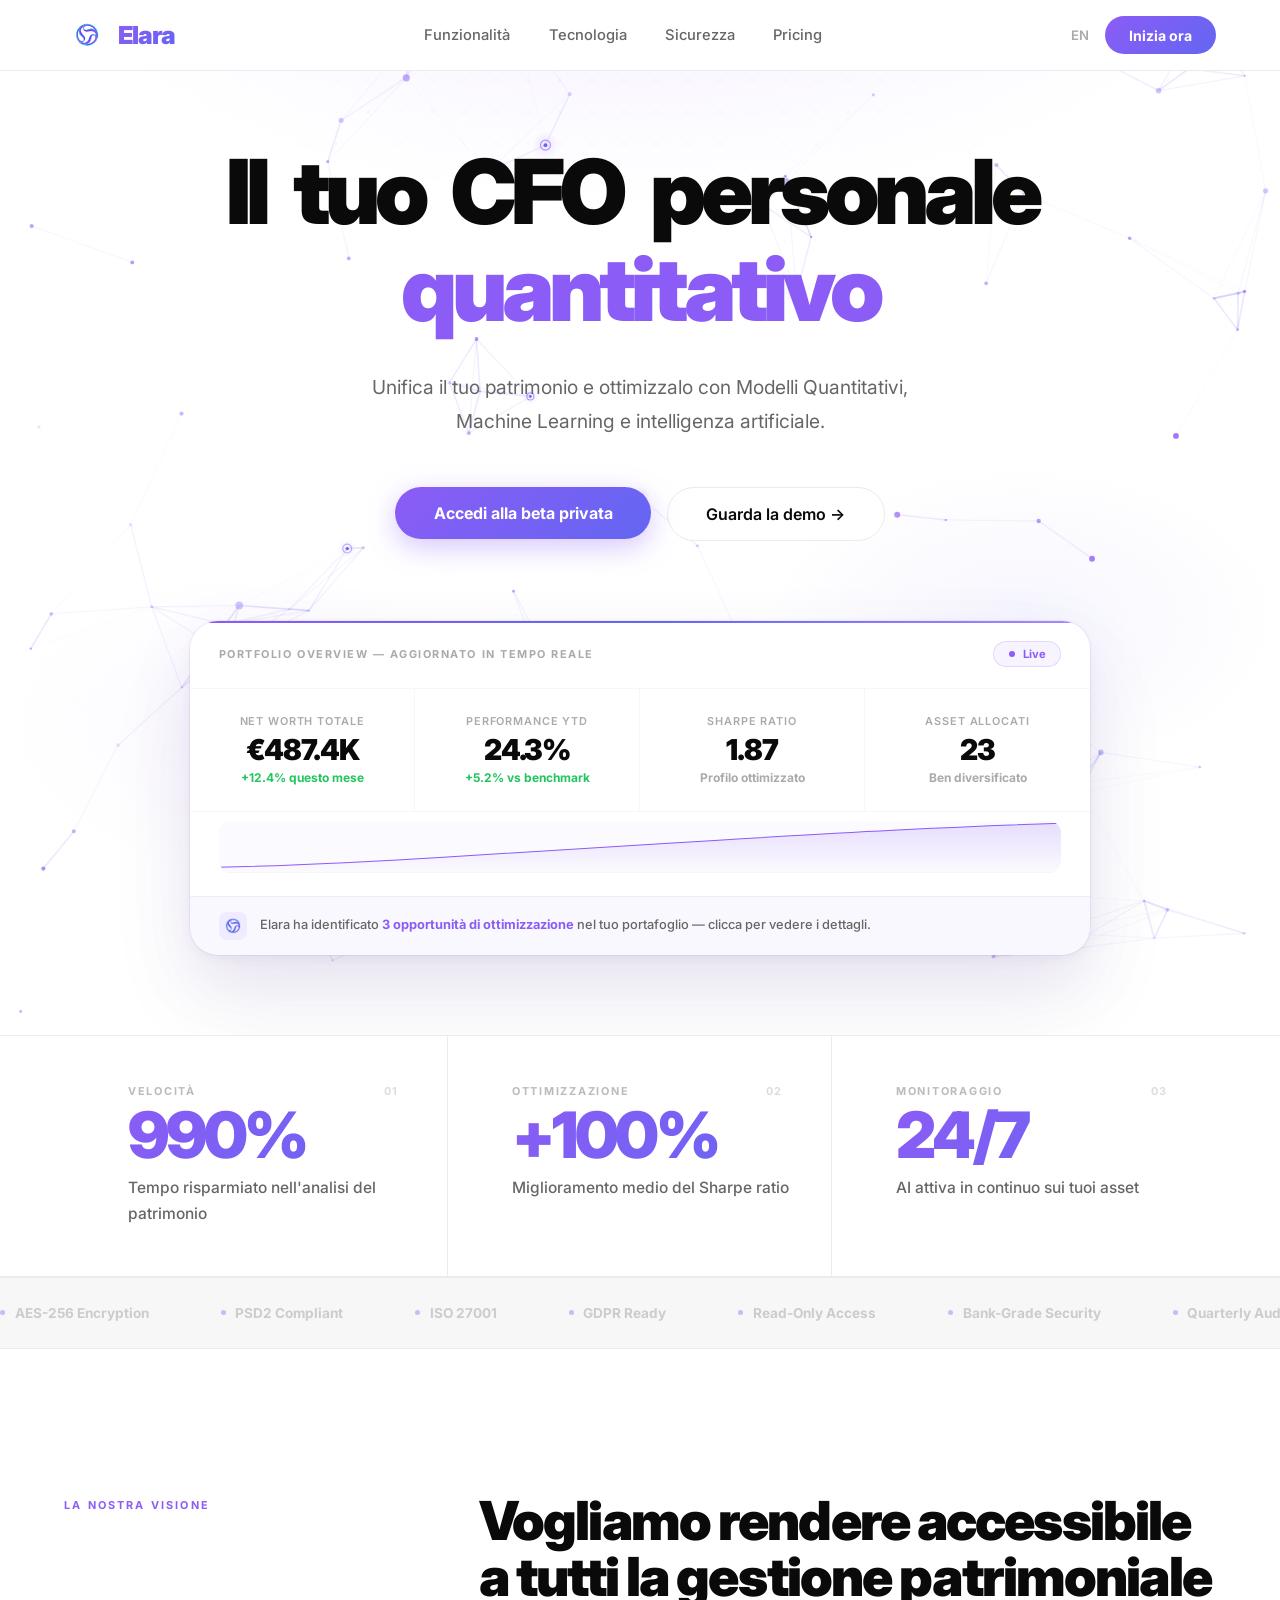
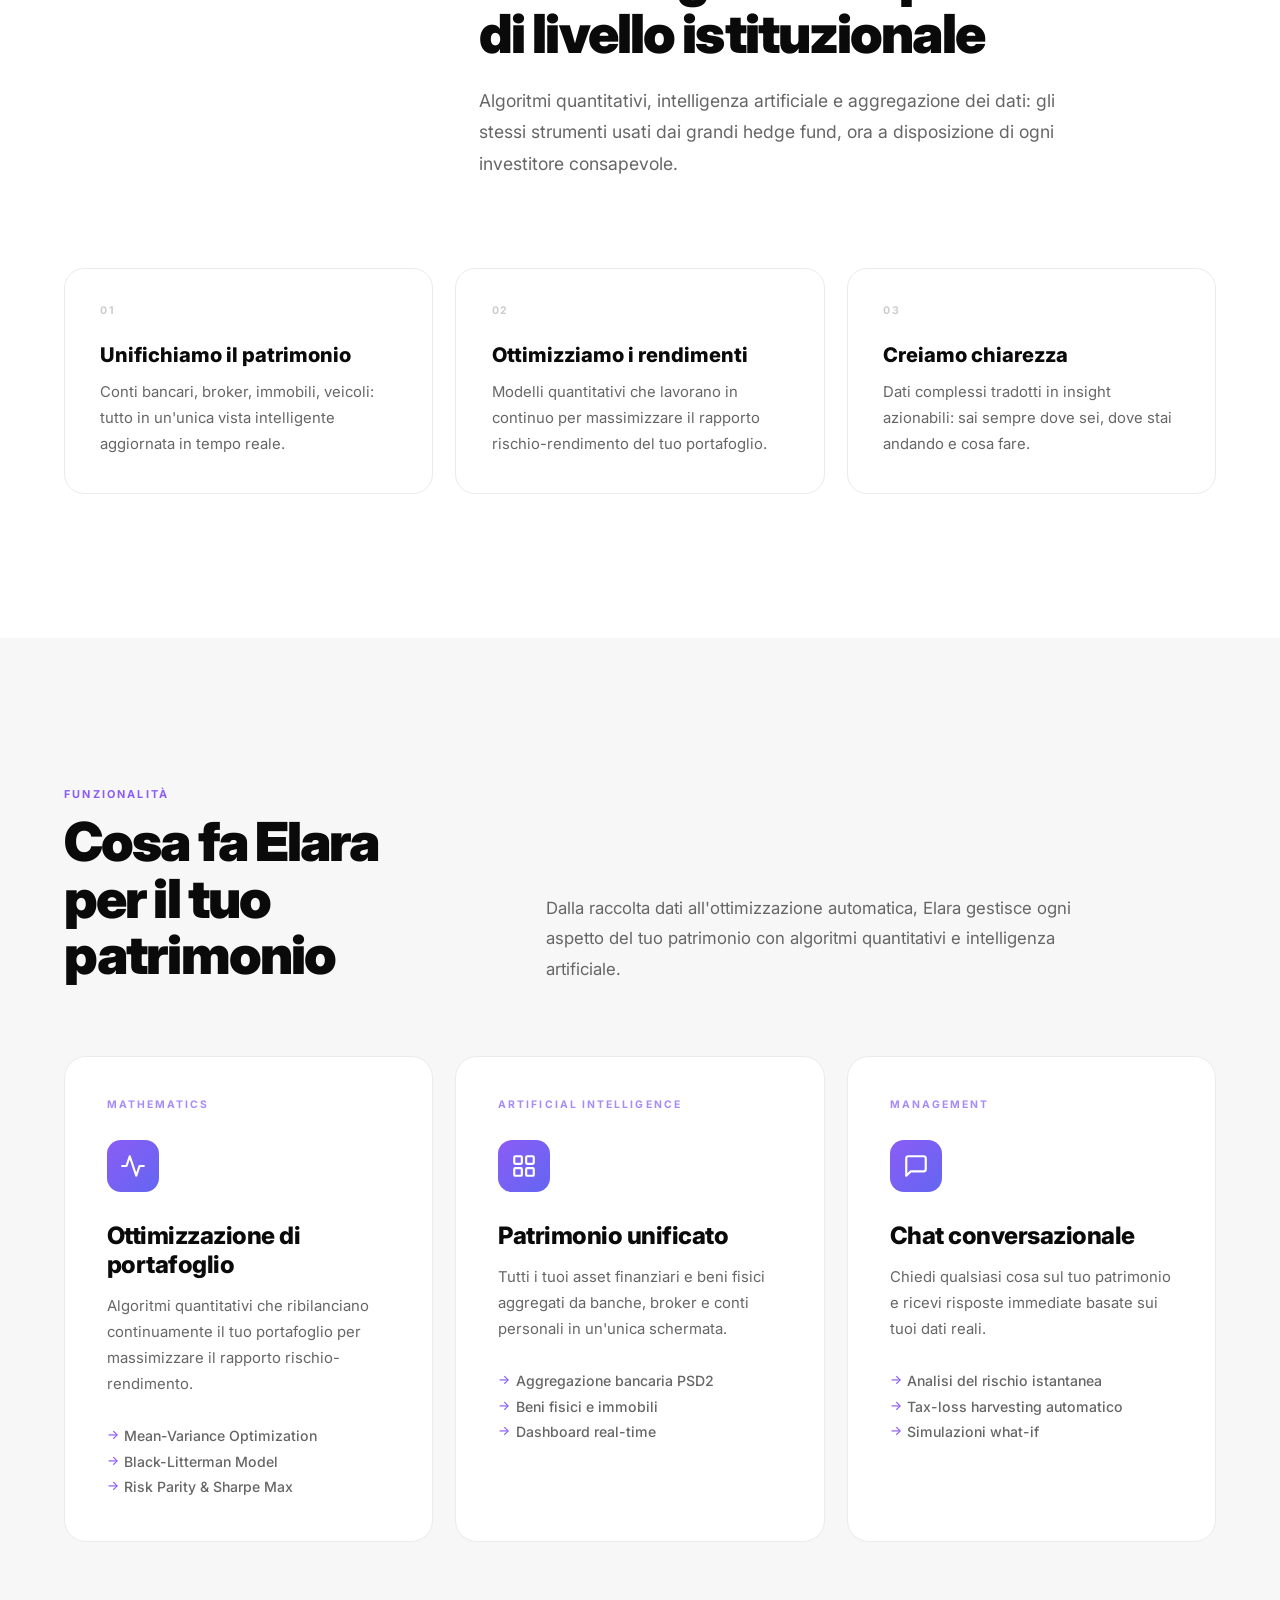
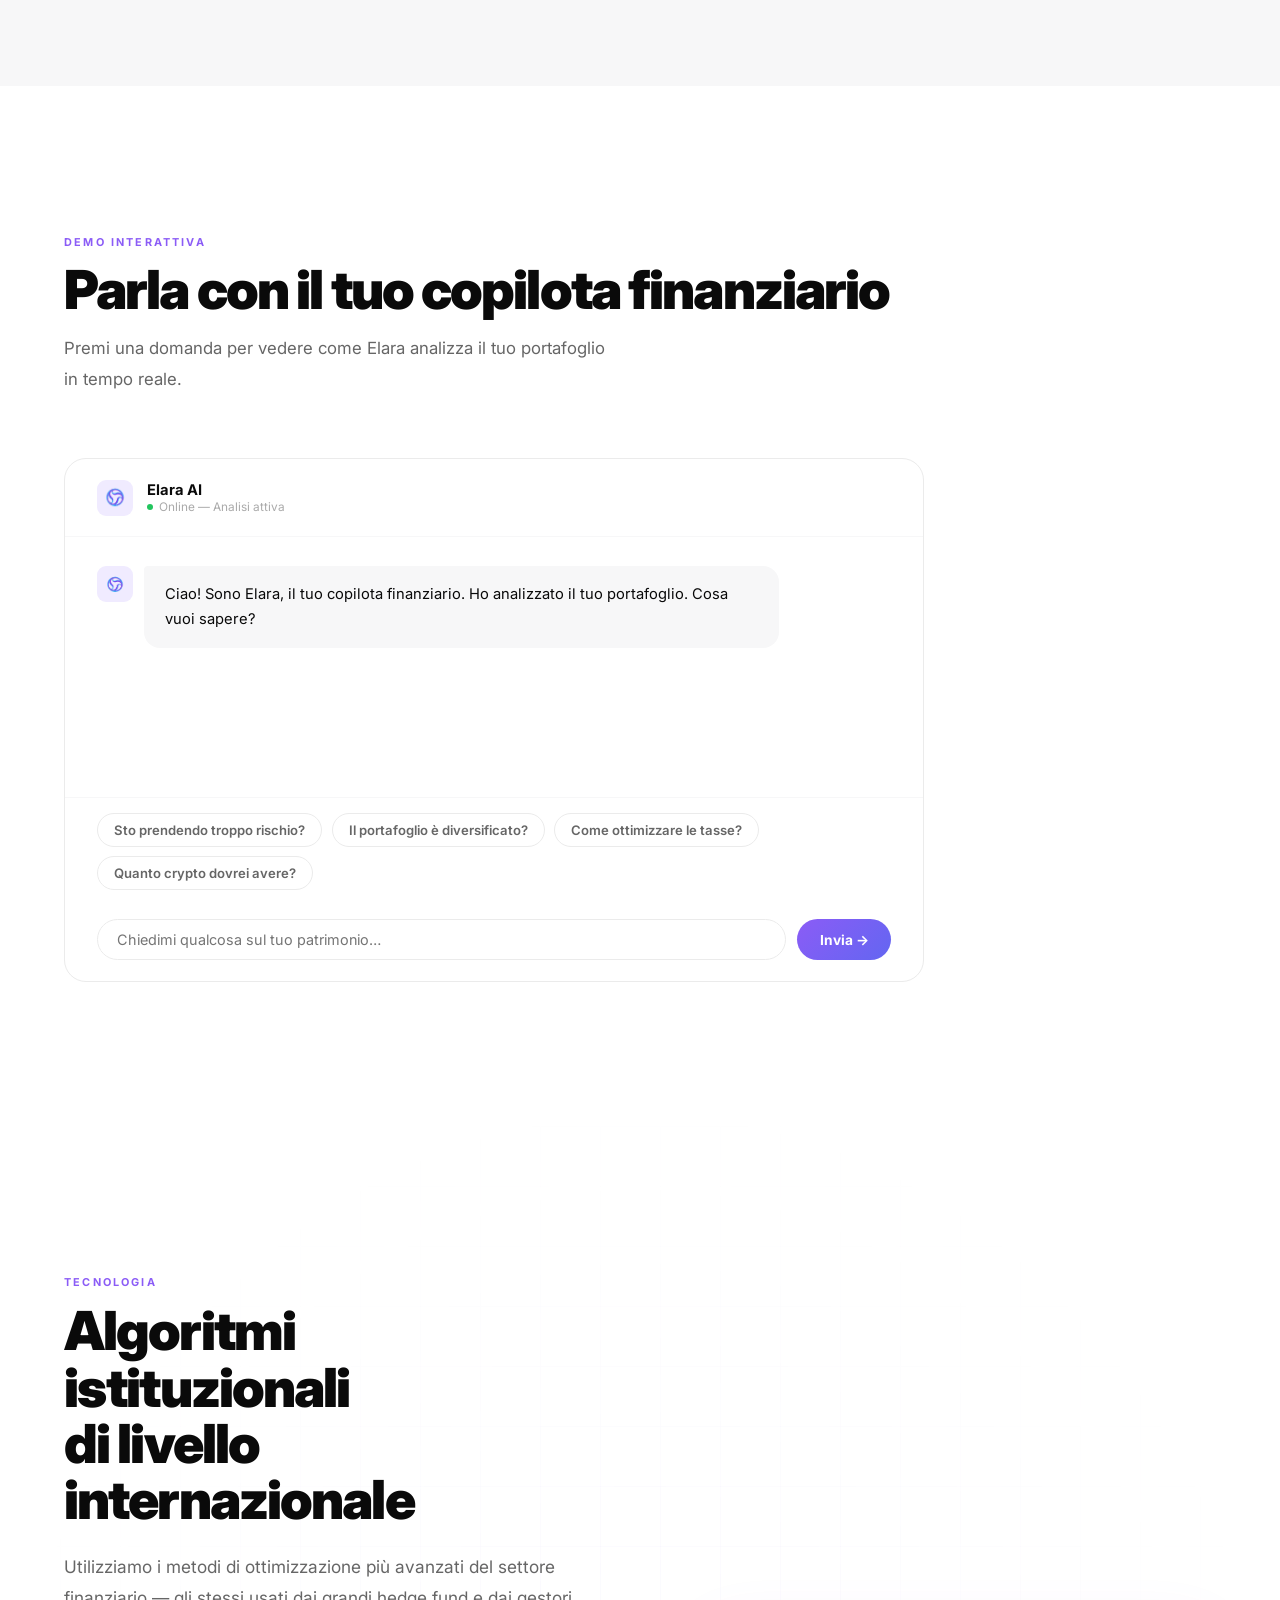
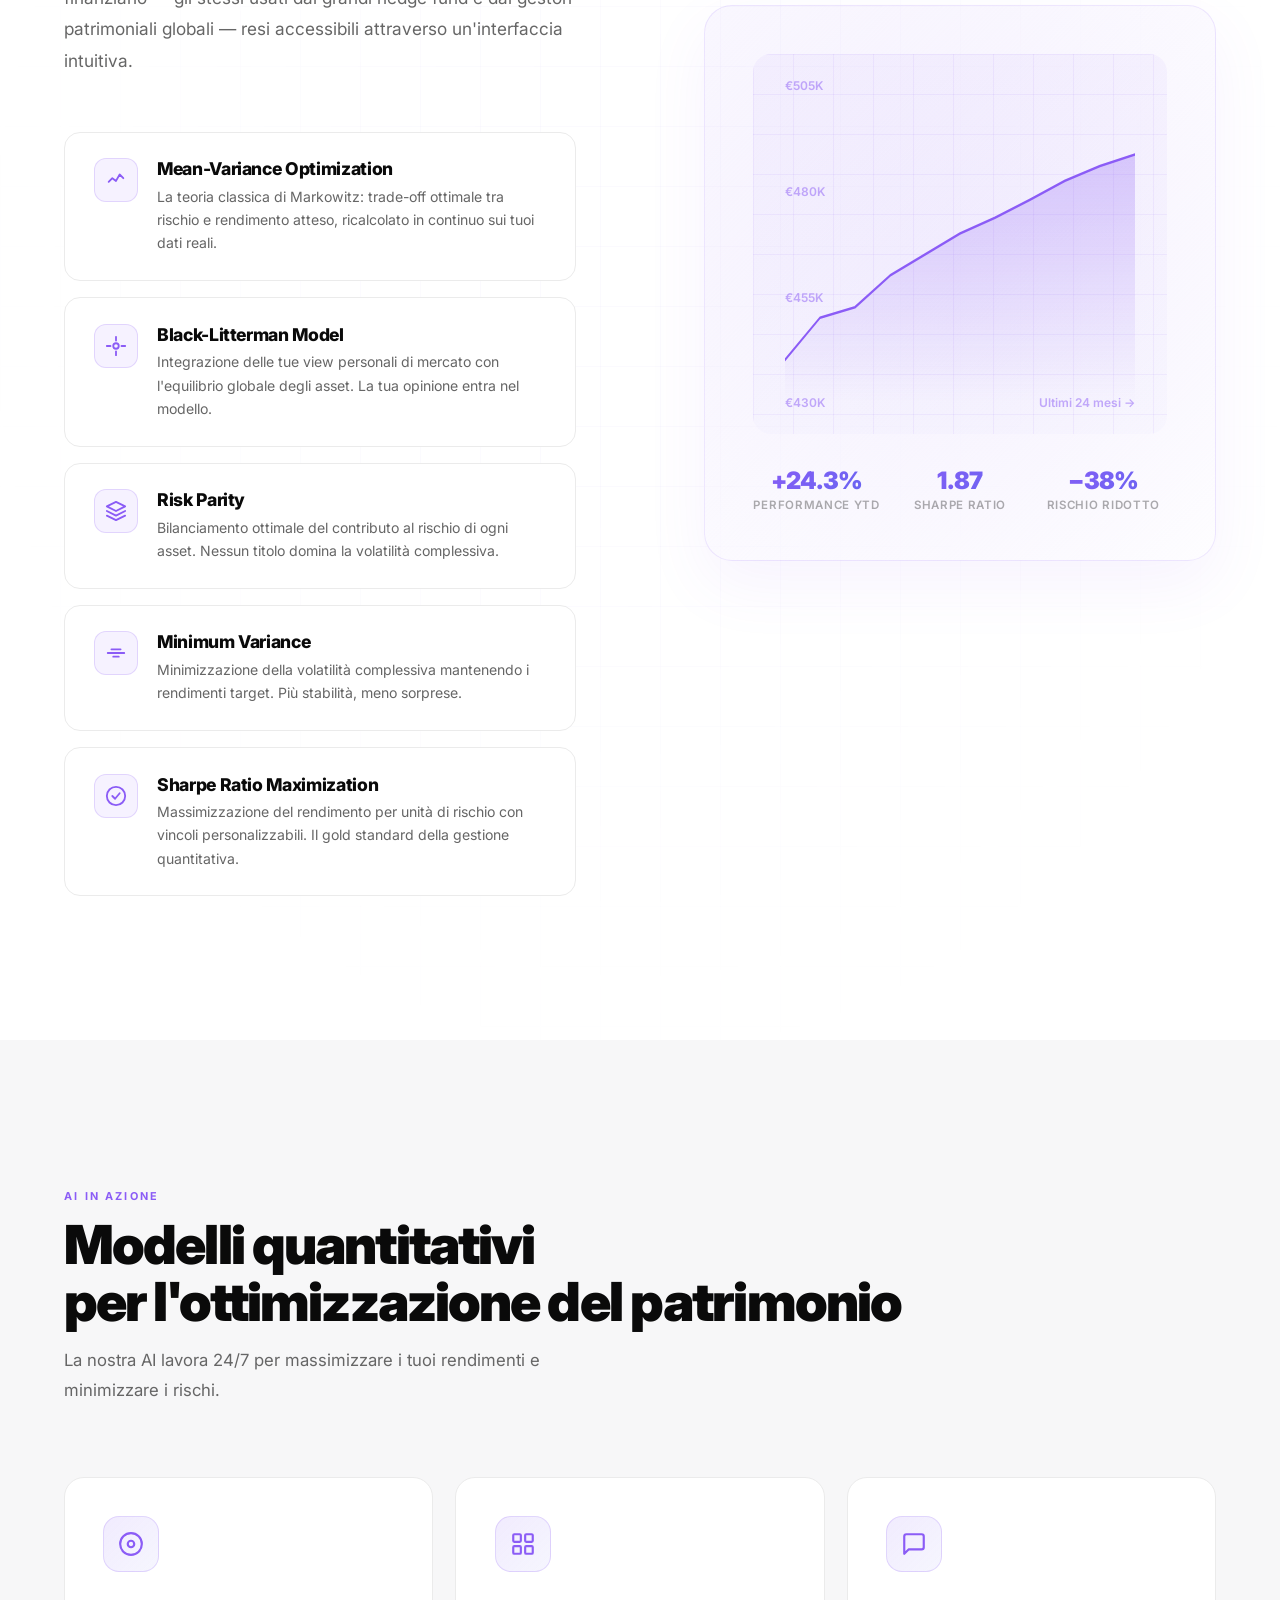
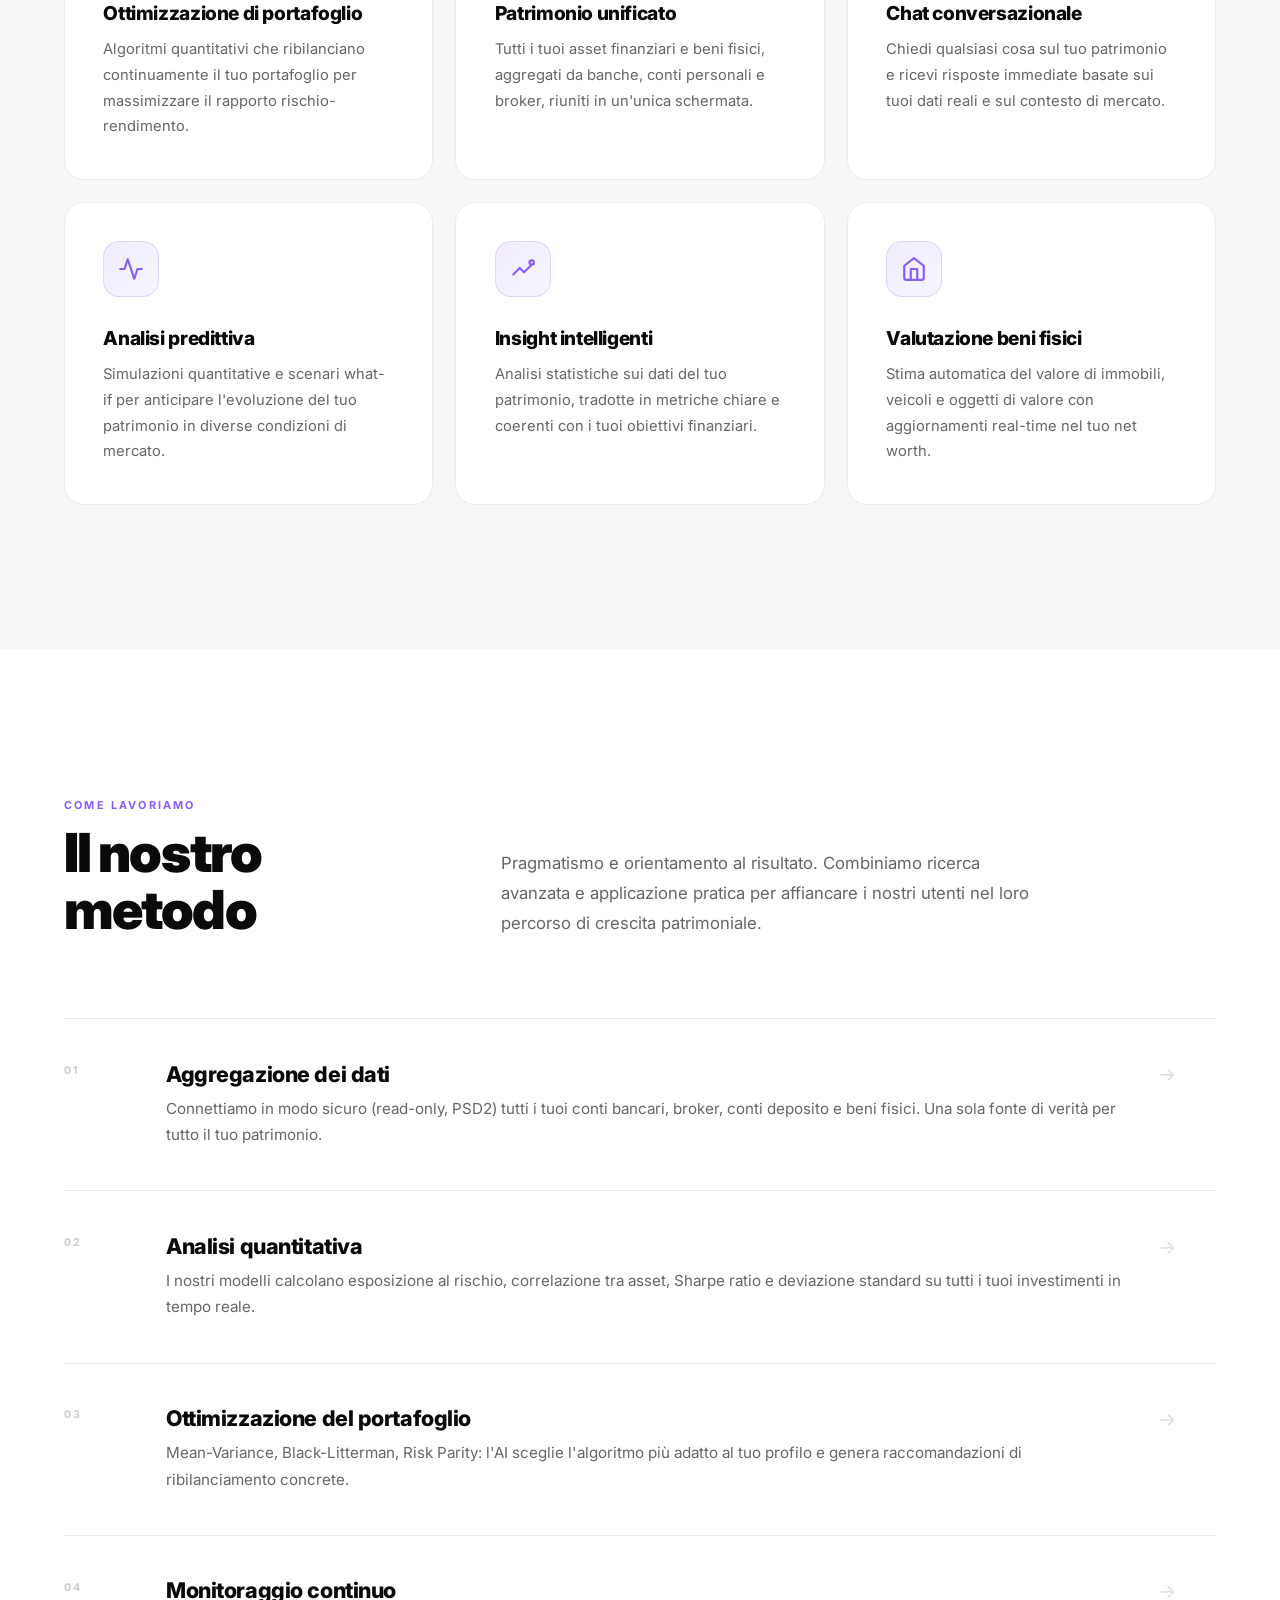
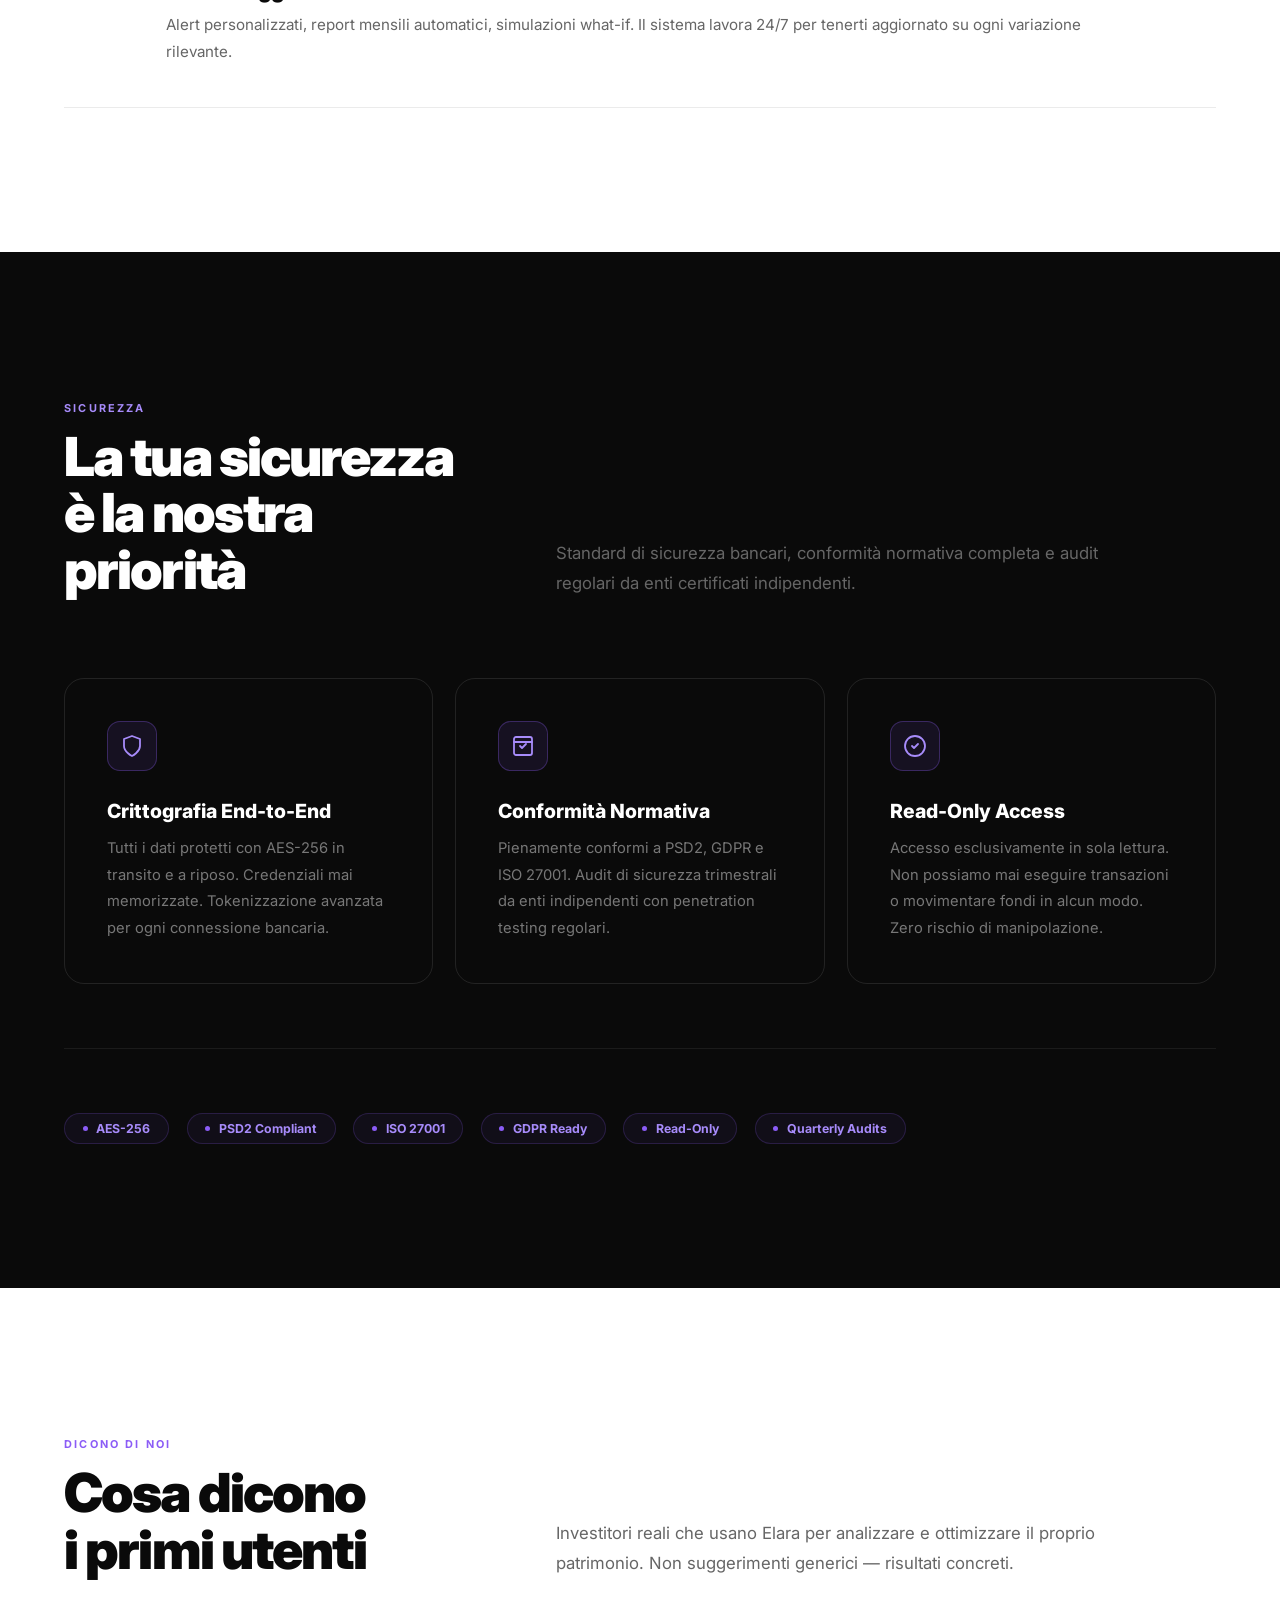
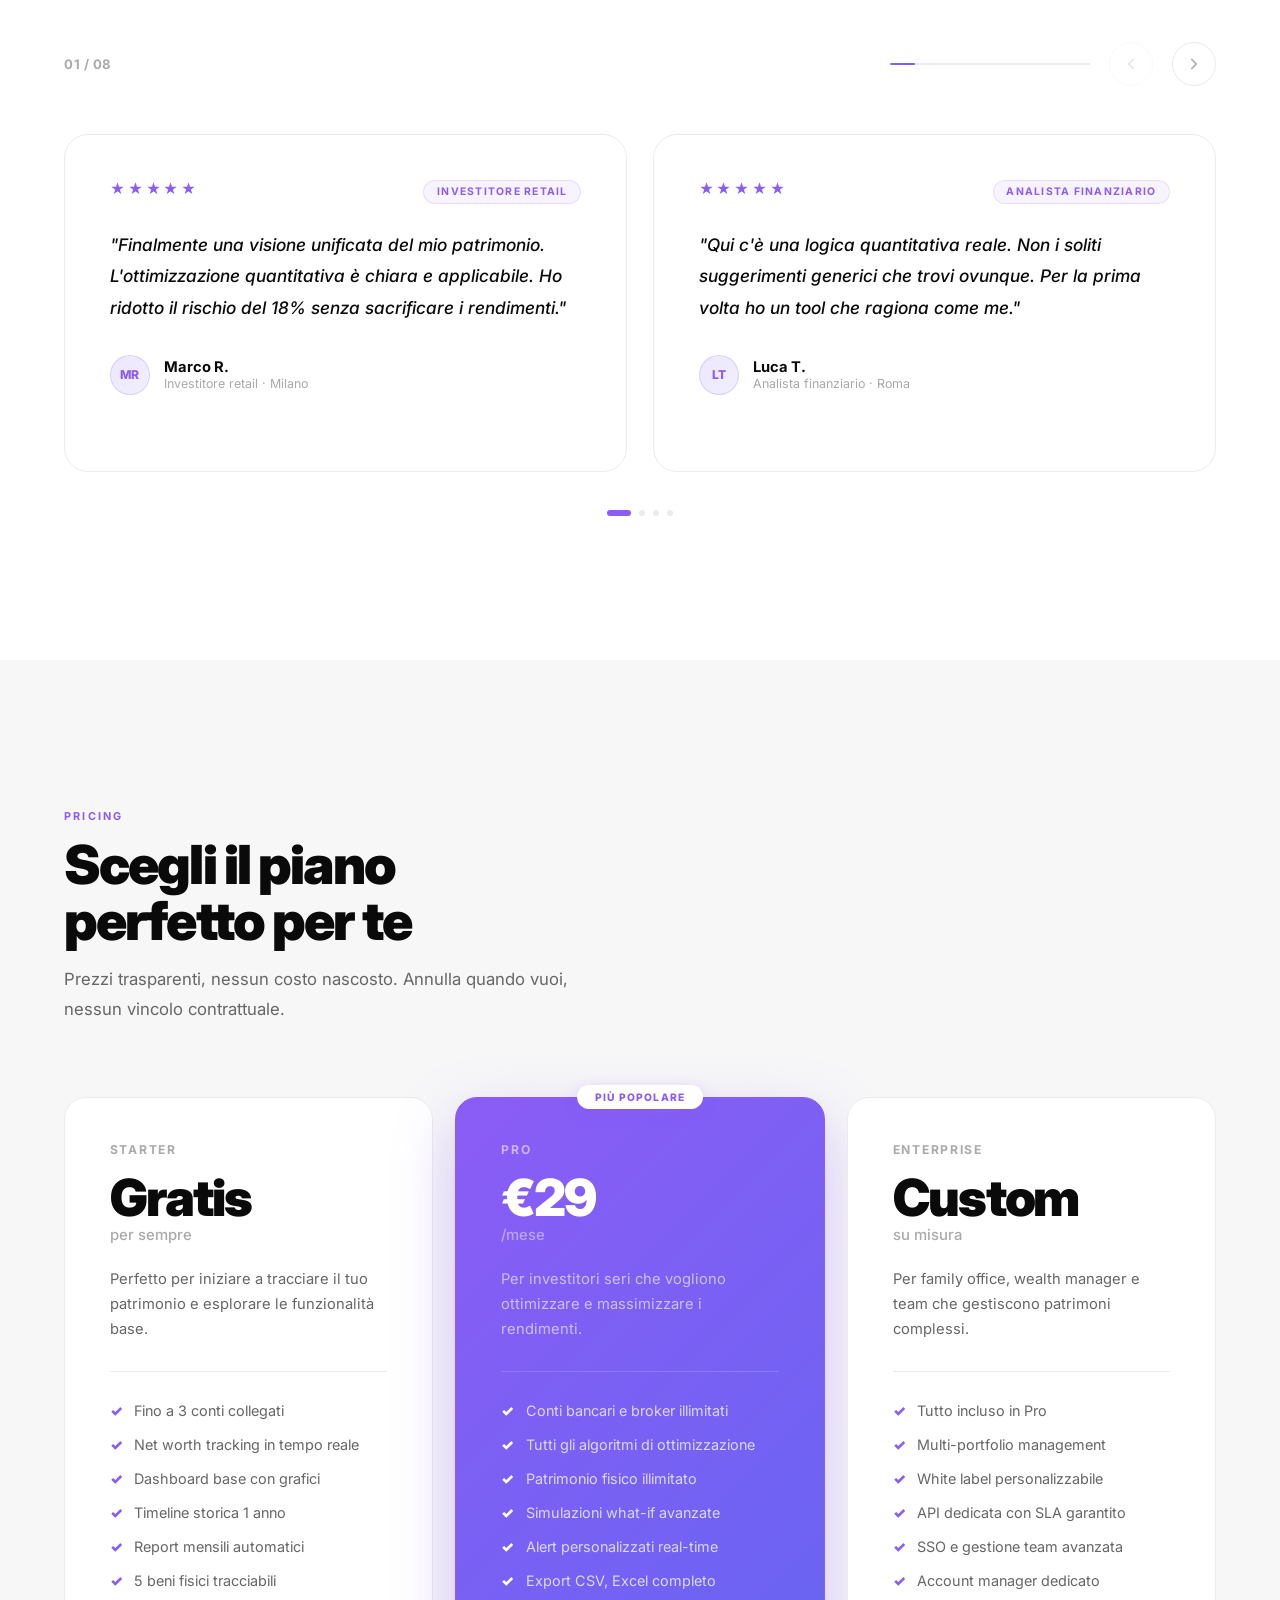
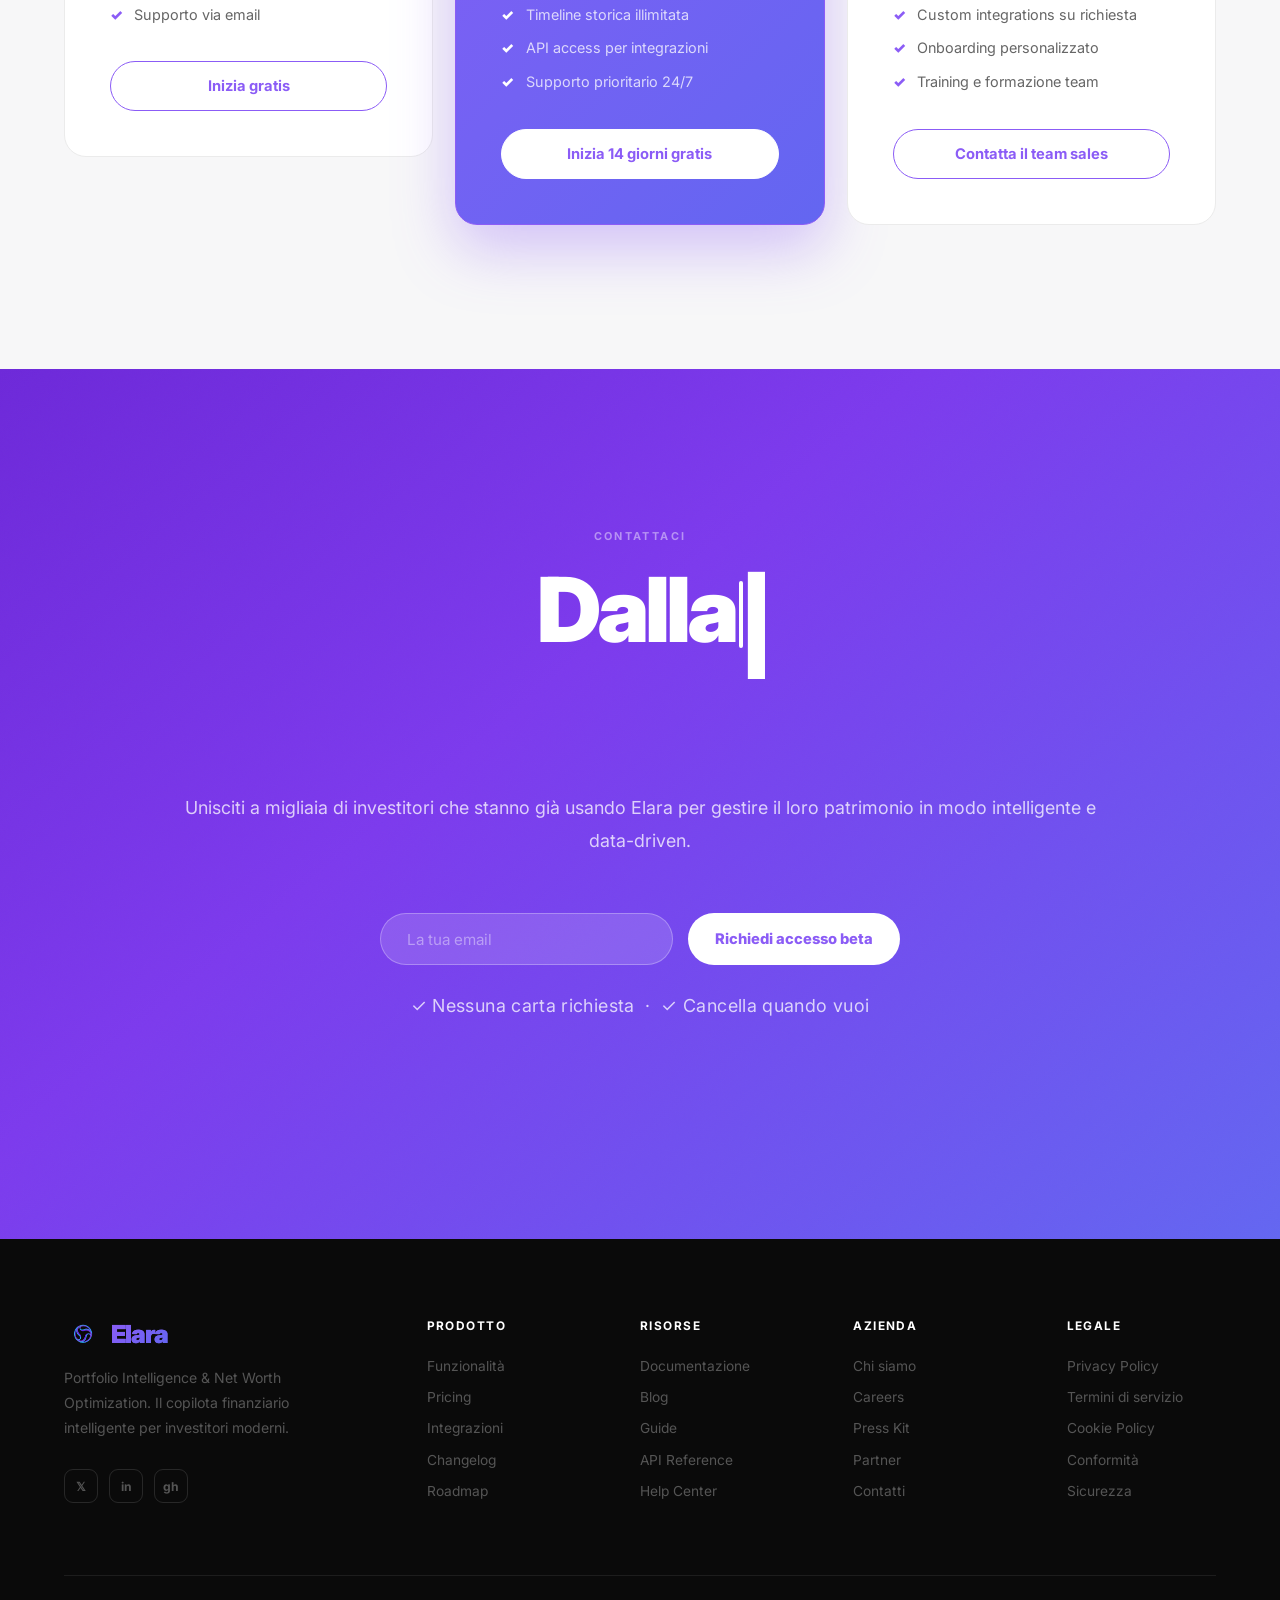
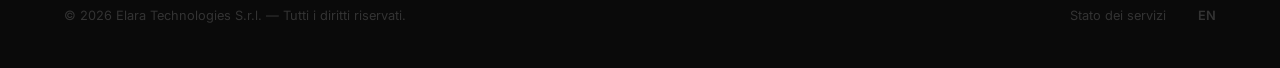
==== commit c363a953: "Add files via upload" ====
--- a/Website/index.html
+++ b/Website/index.html
@@ -2677,4 +2677,4 @@
 });
 </script>
 </body>
-</html>
+</html>
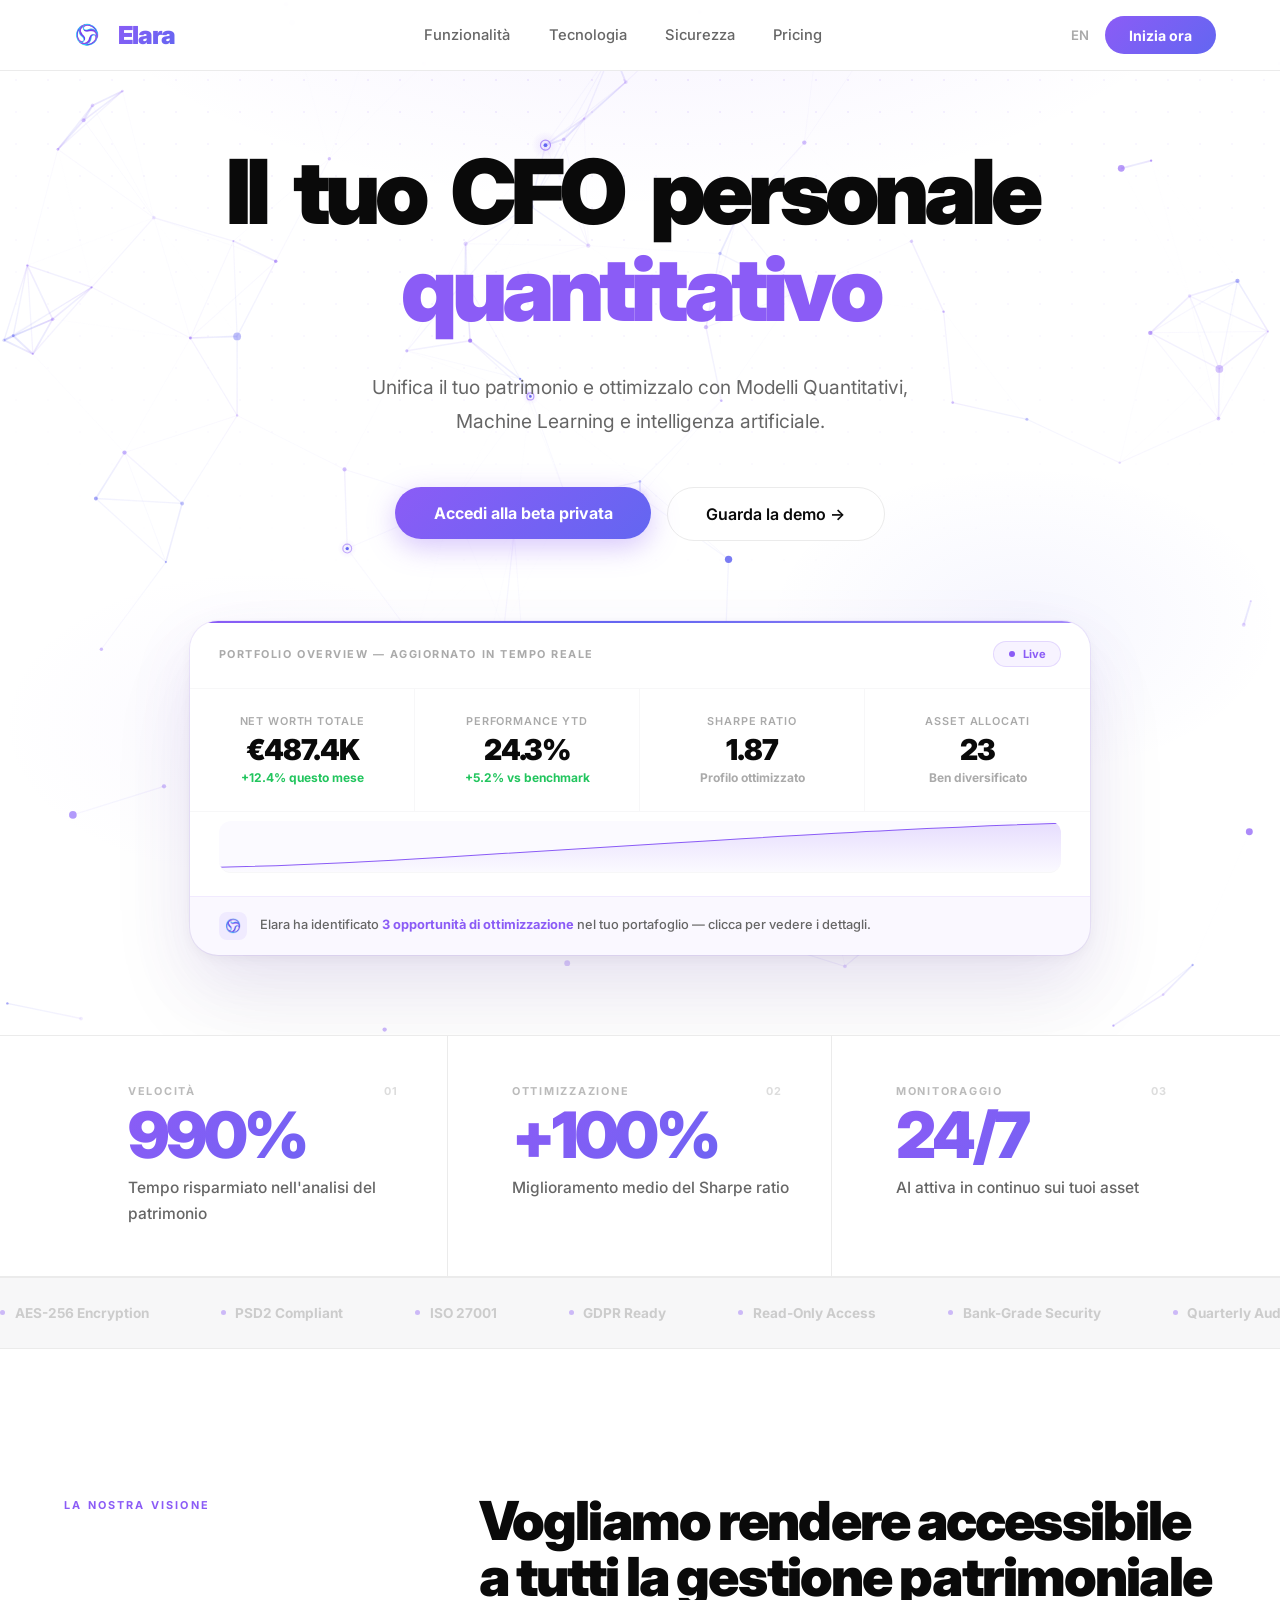
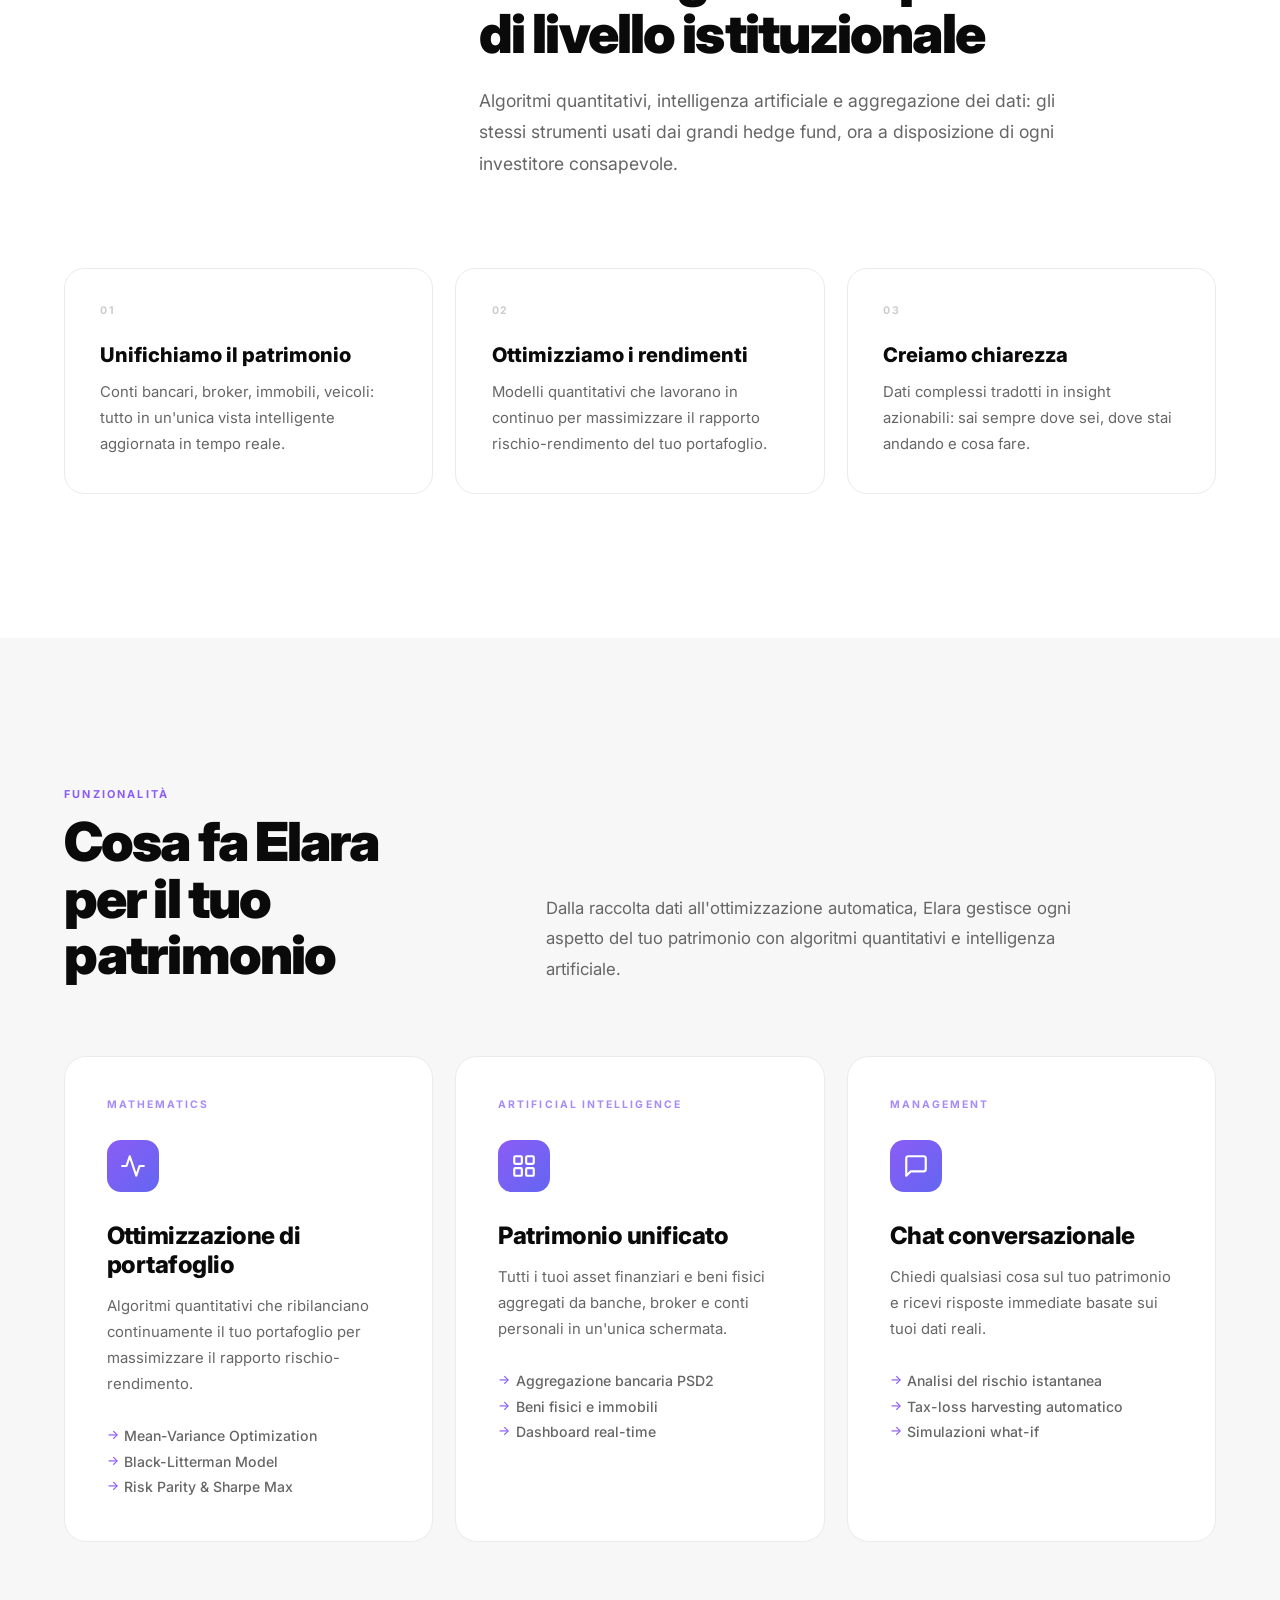
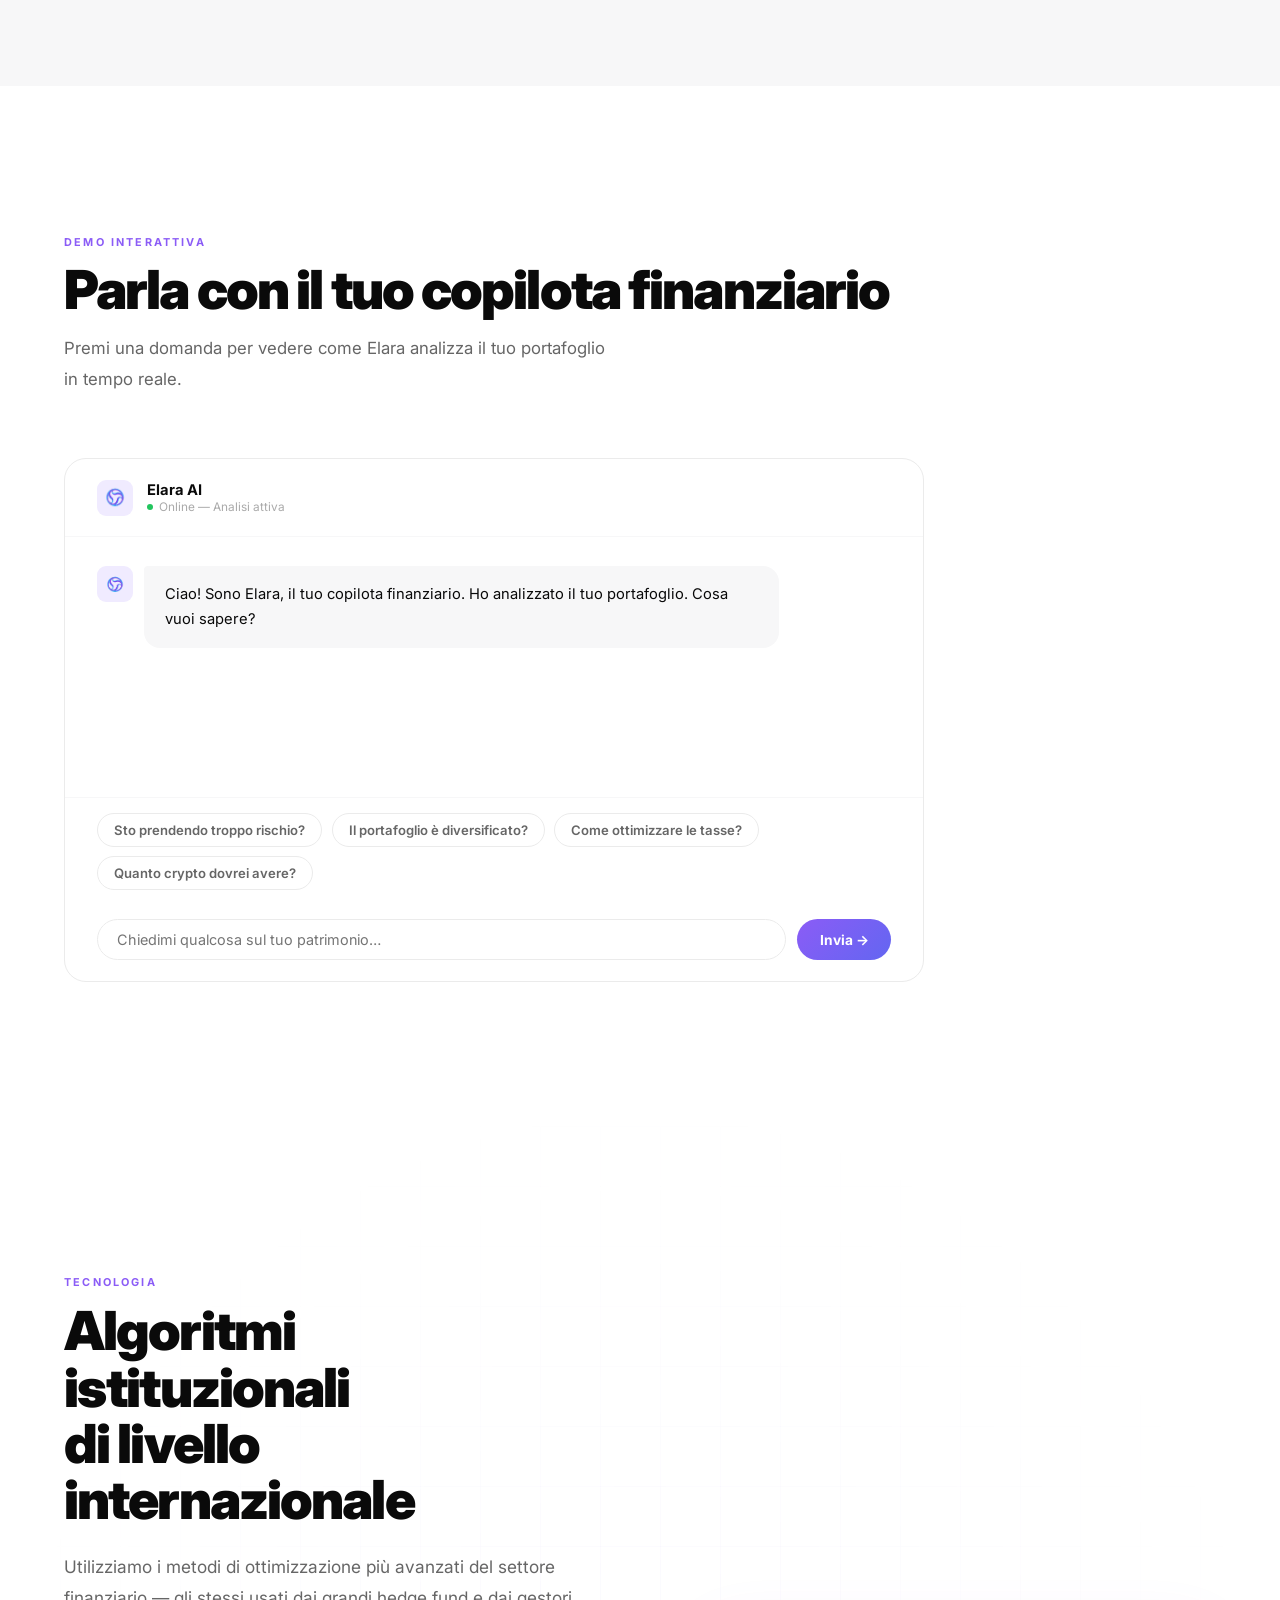
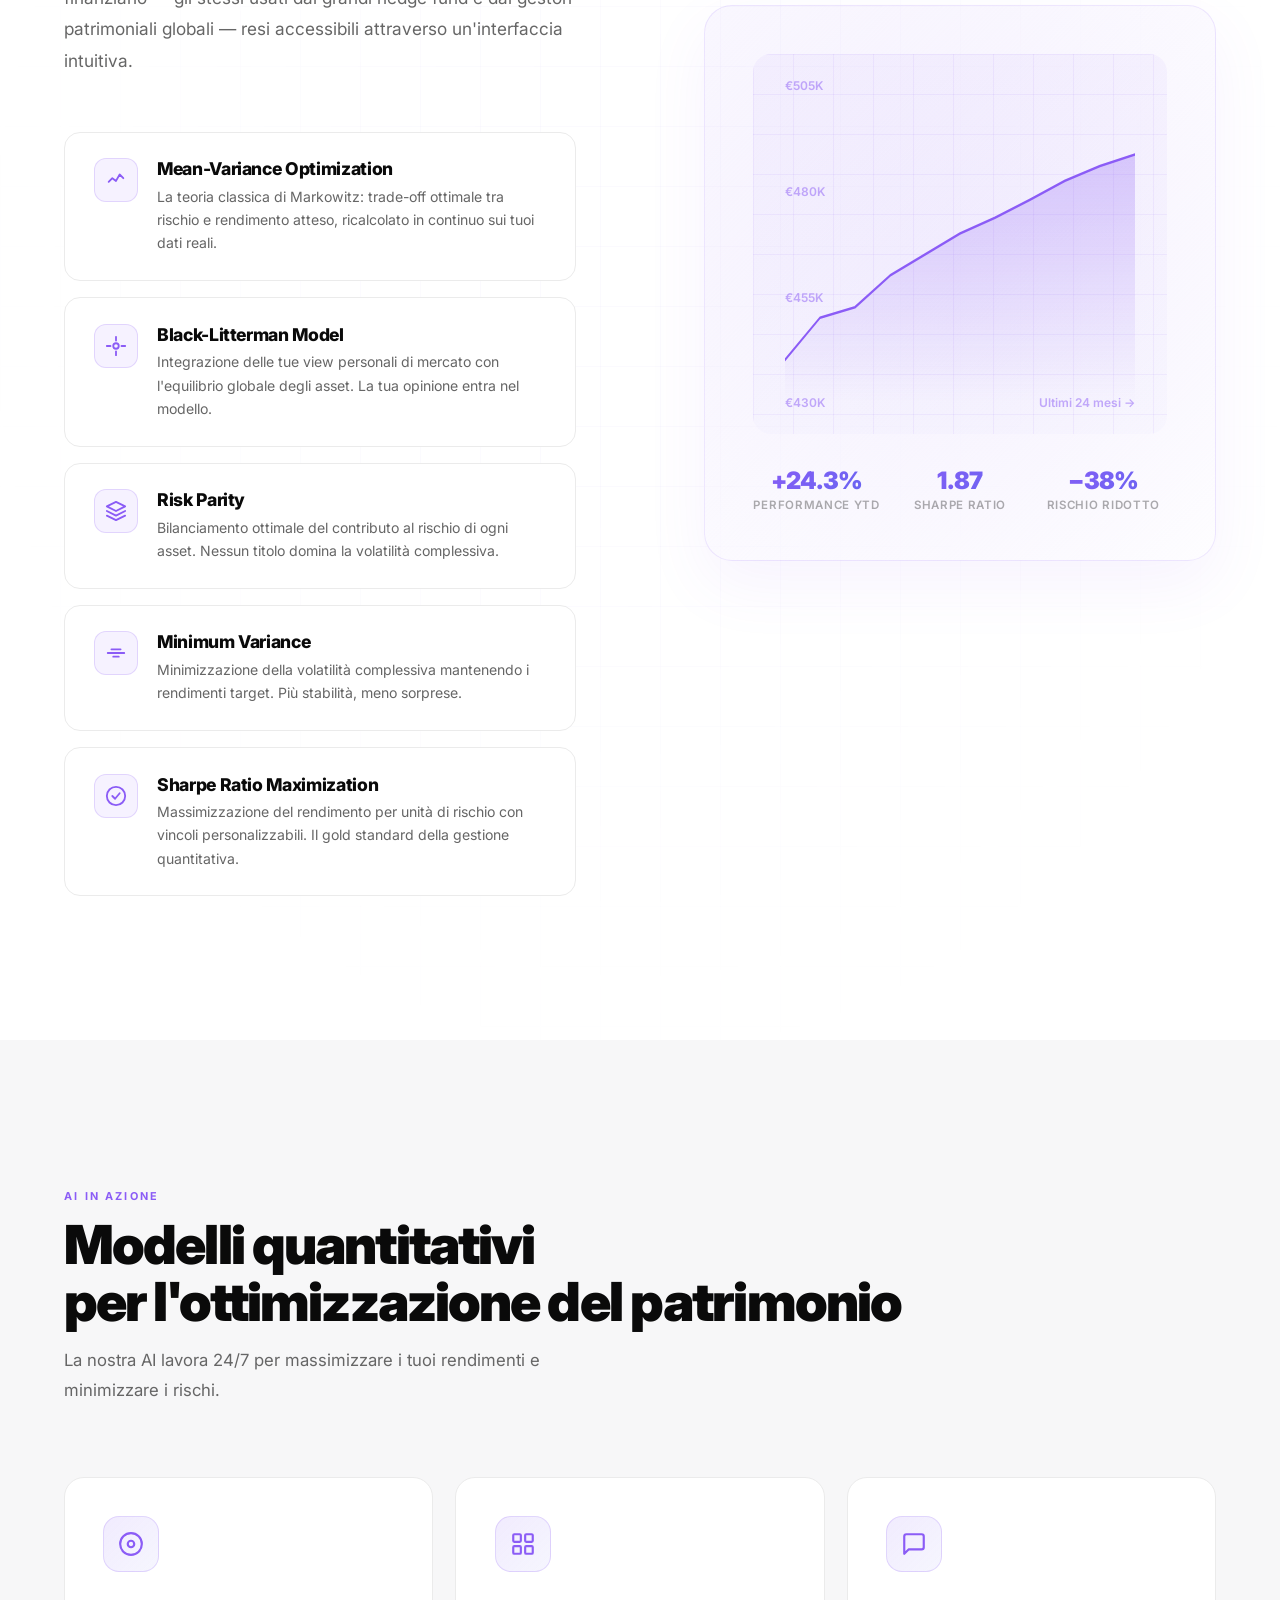
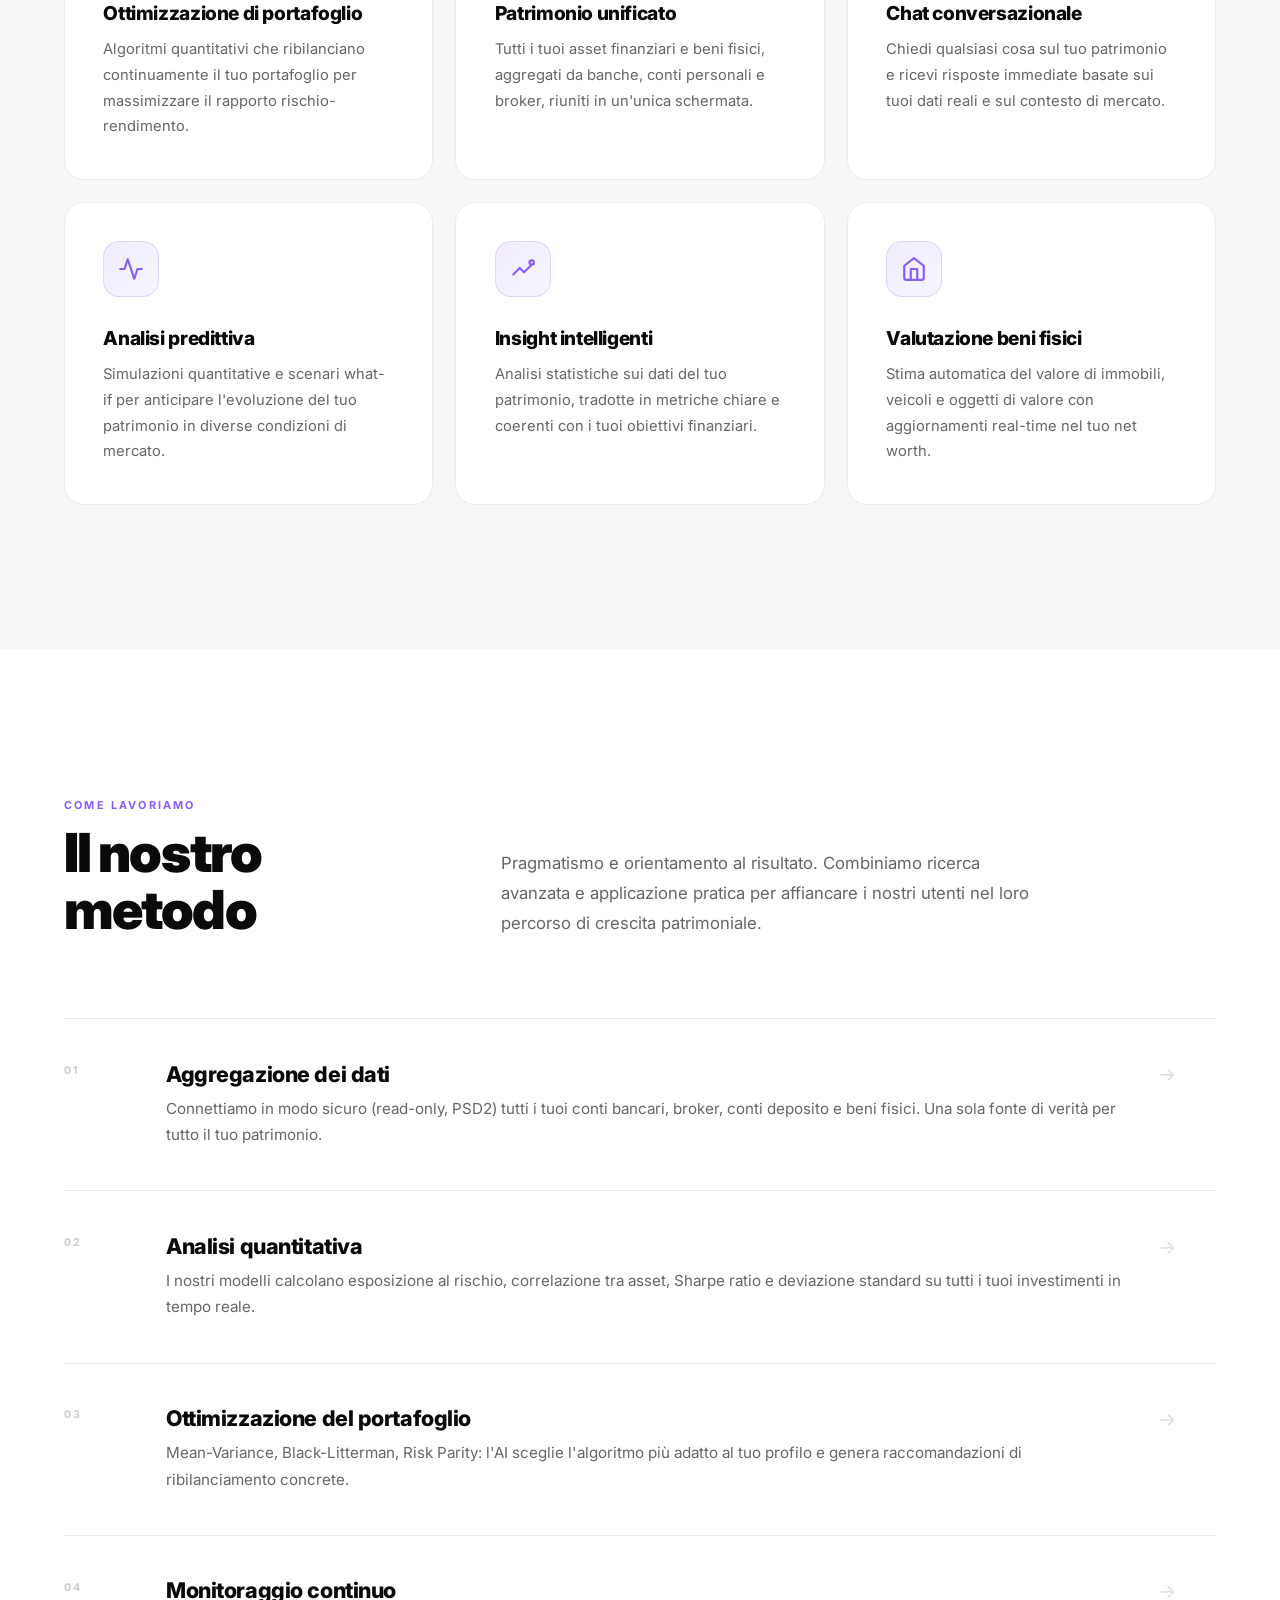
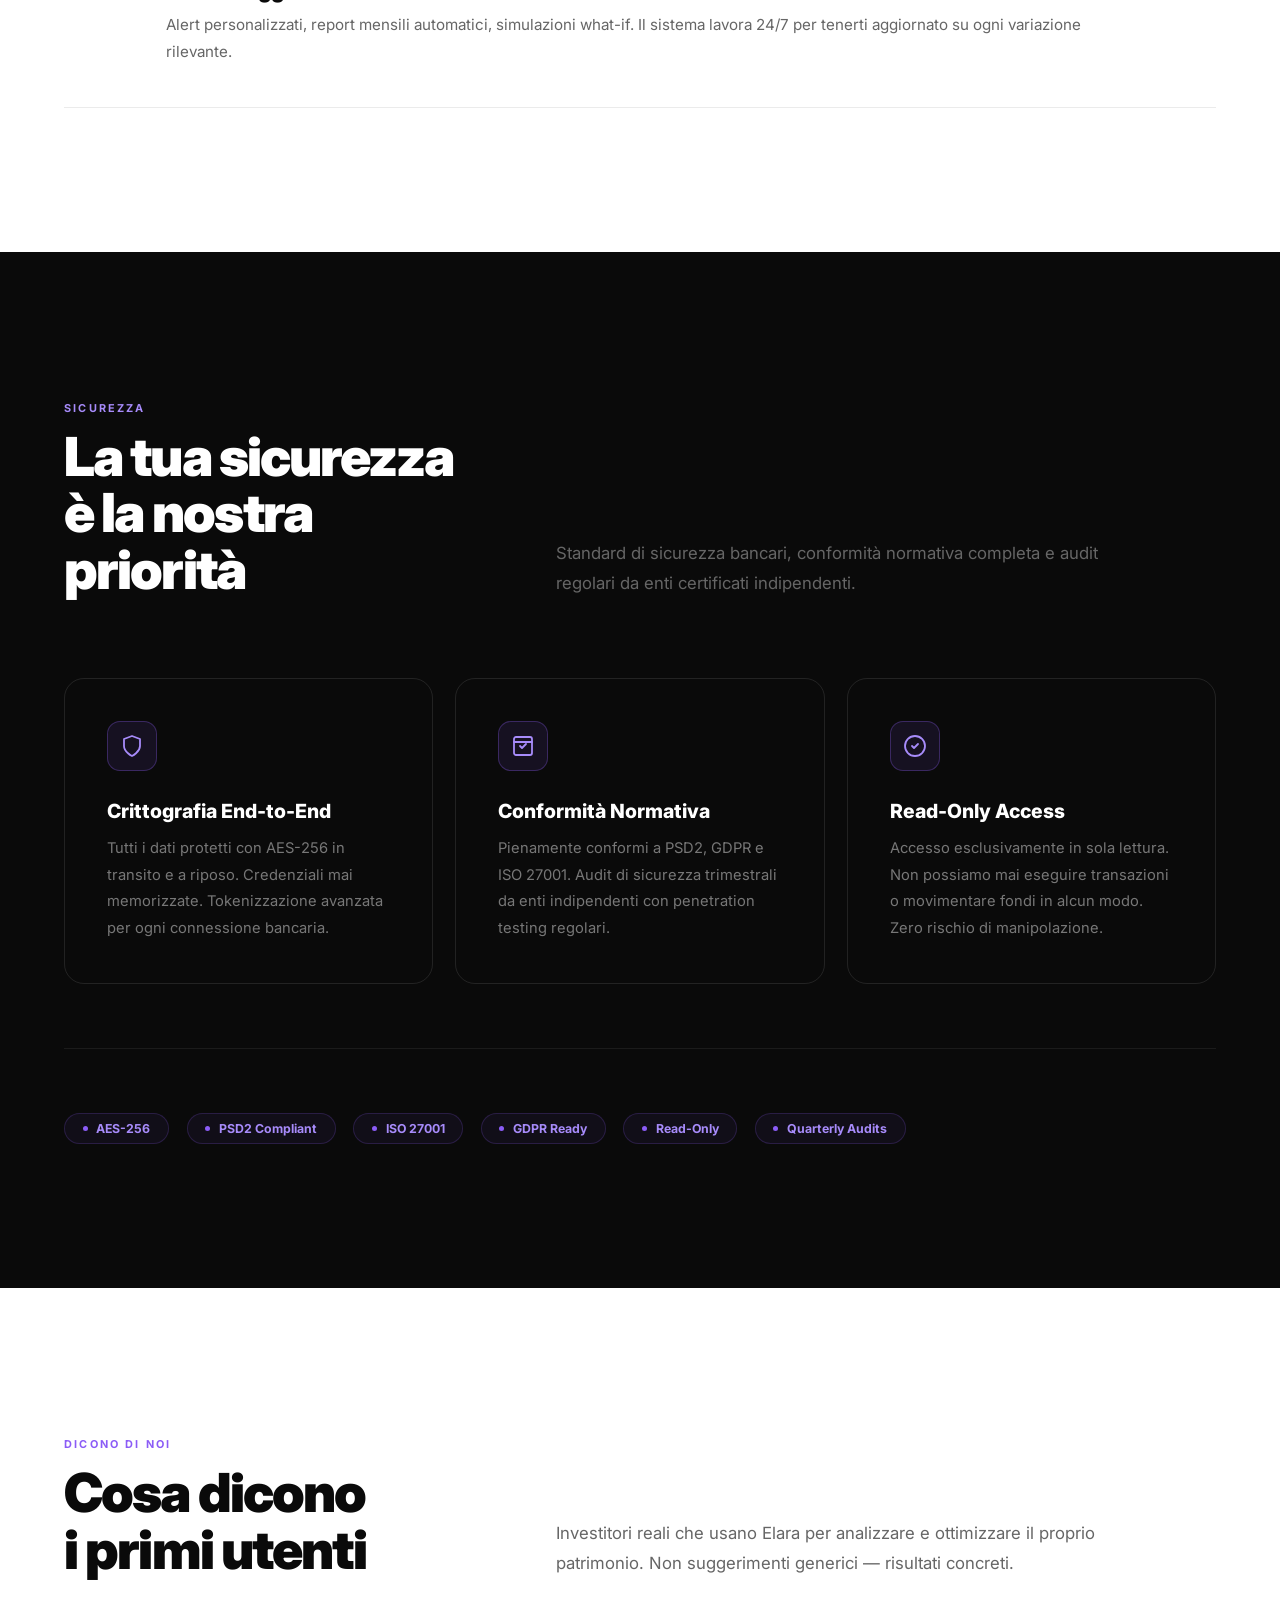
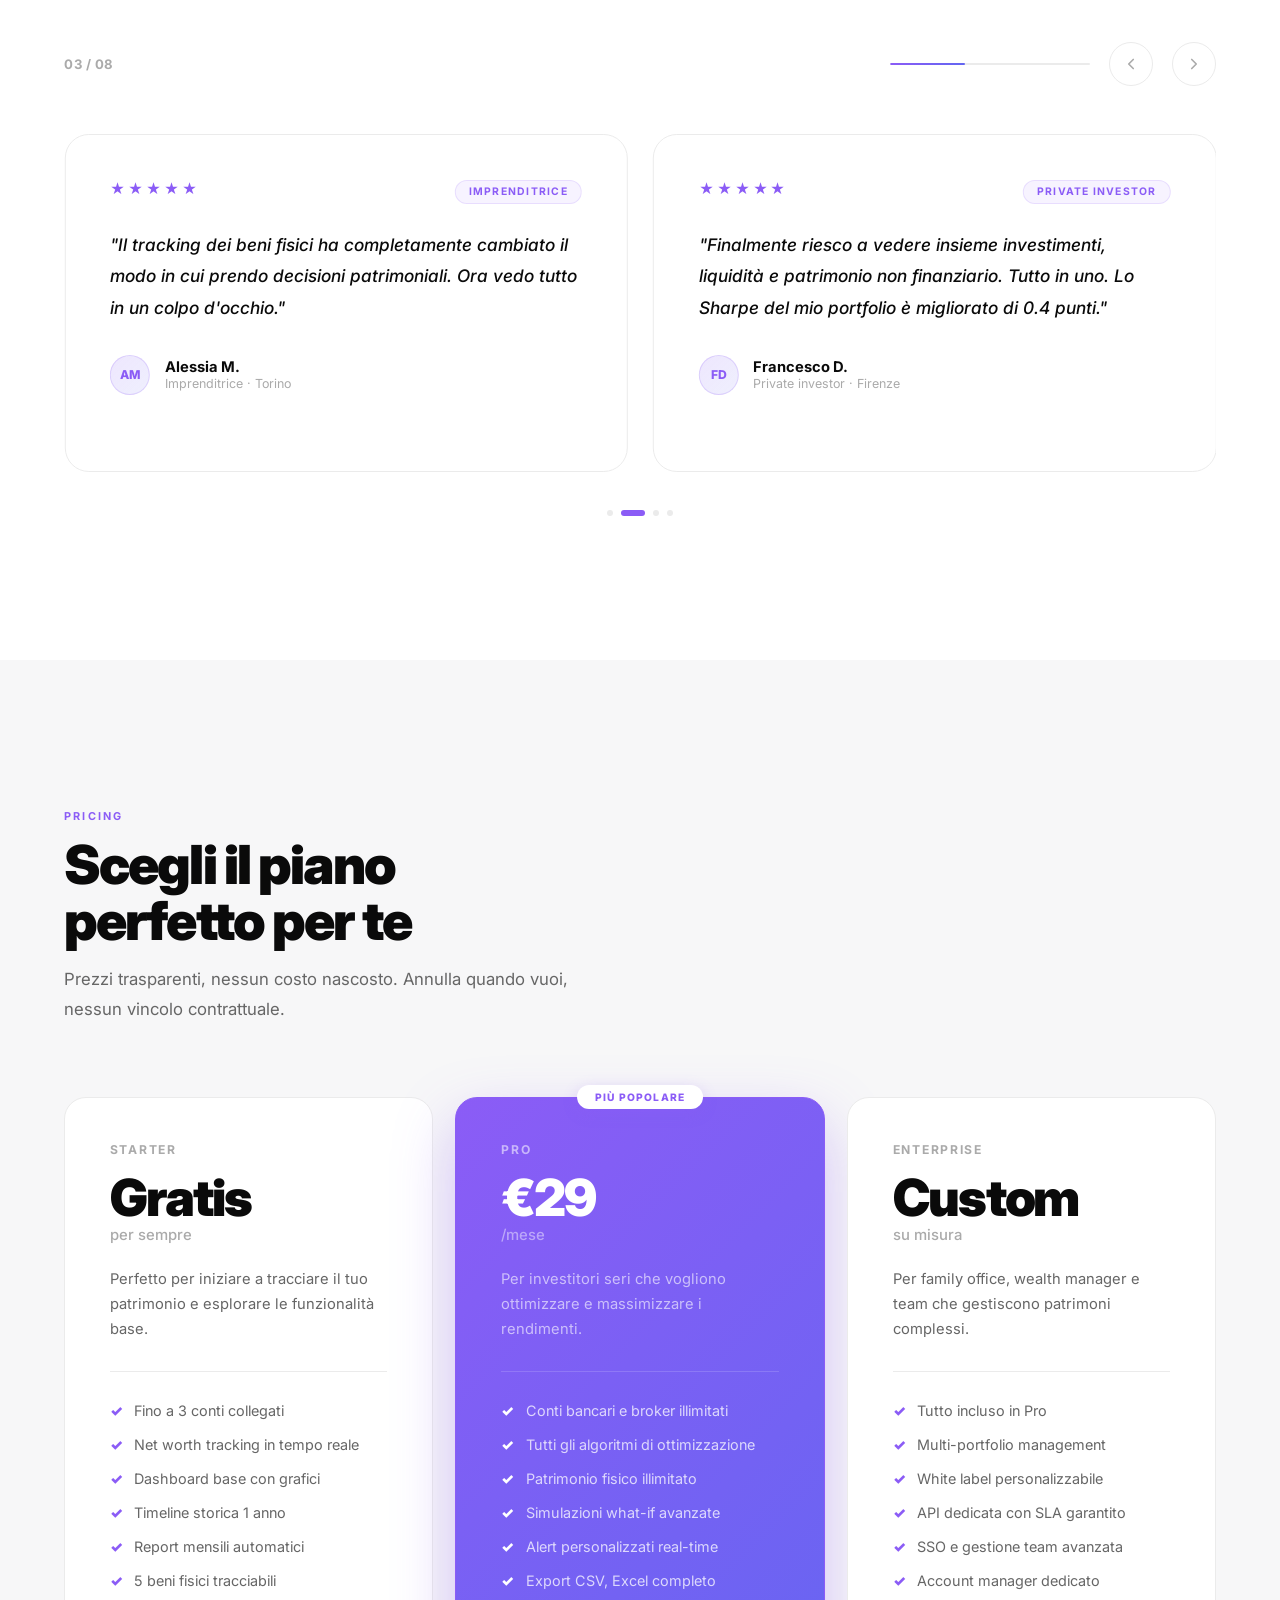
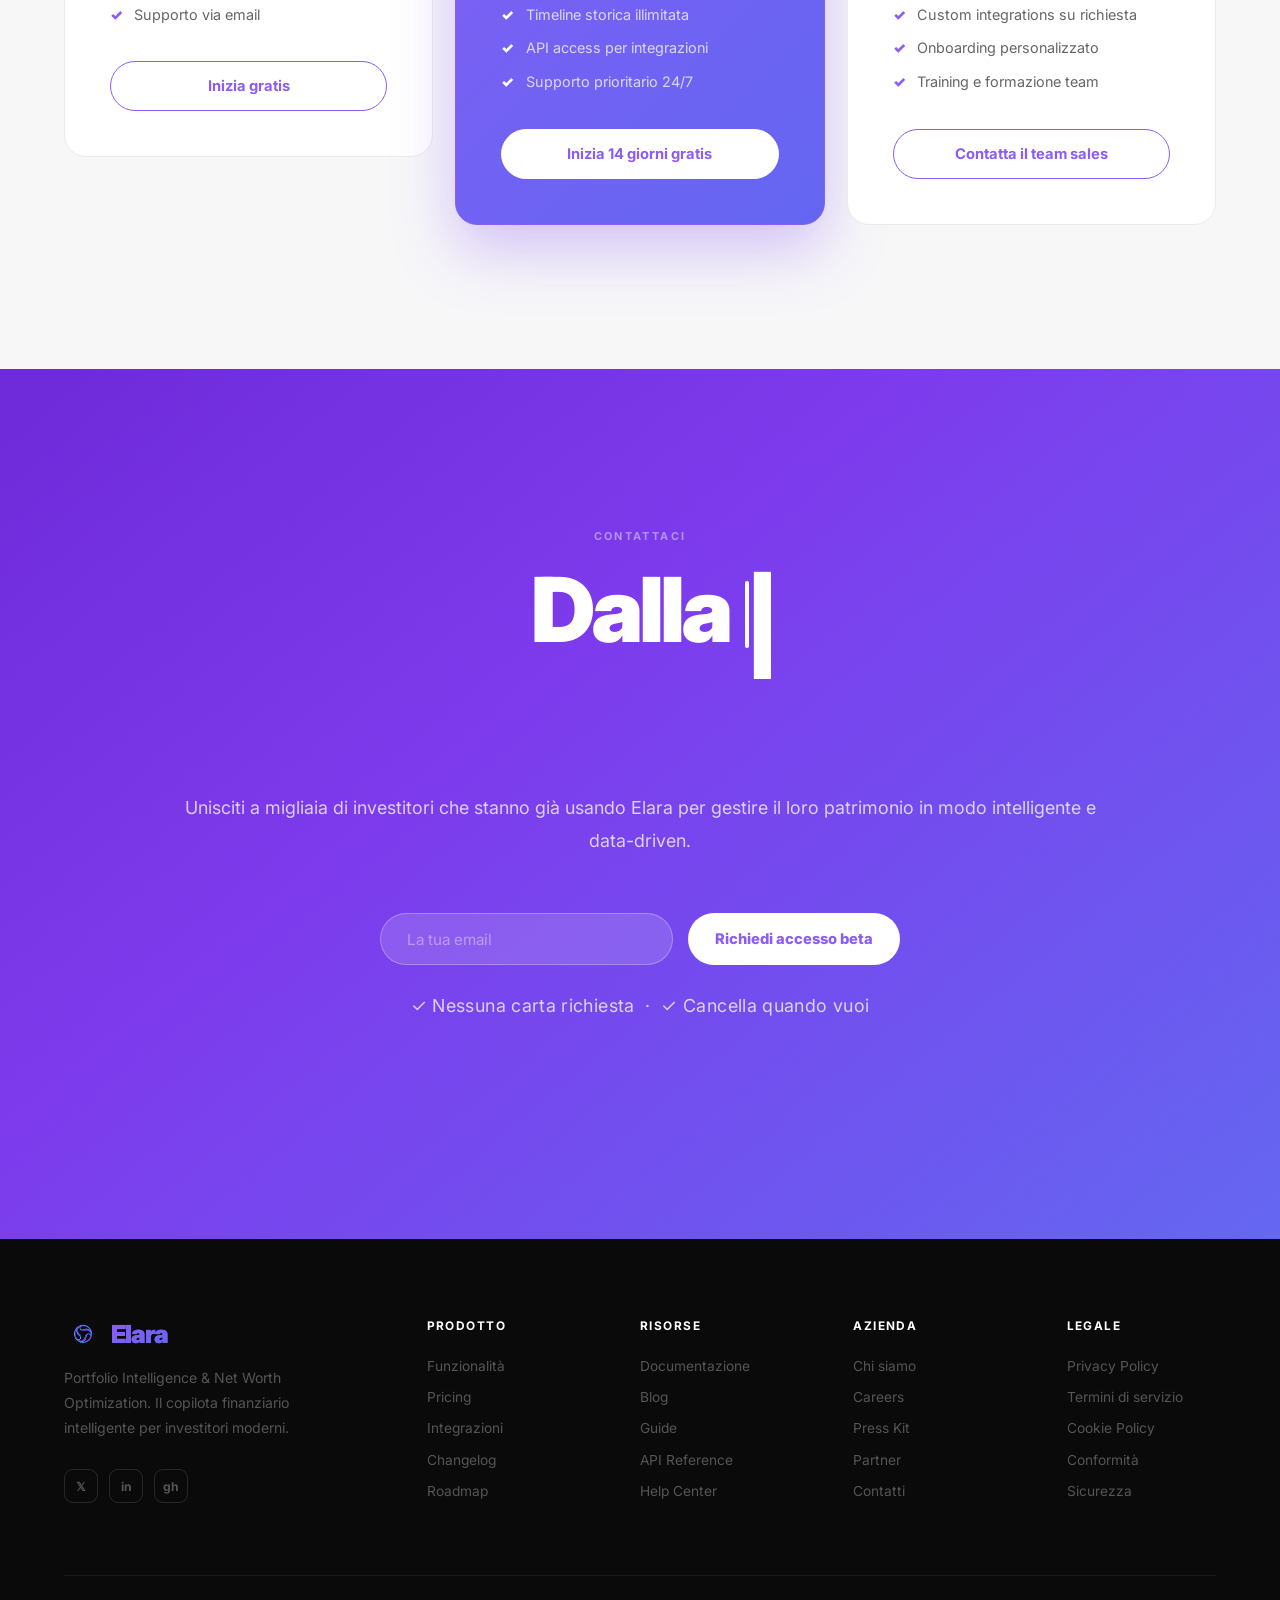
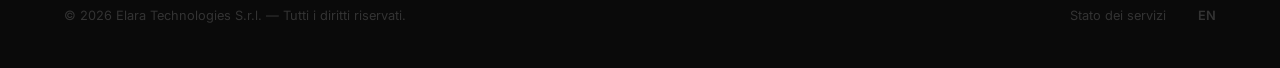
==== commit ffd42696: "Update index.html" ====
--- a/Website/index.html
+++ b/Website/index.html
@@ -2677,4 +2677,4 @@
 });
 </script>
 </body>
-</html>+</html>
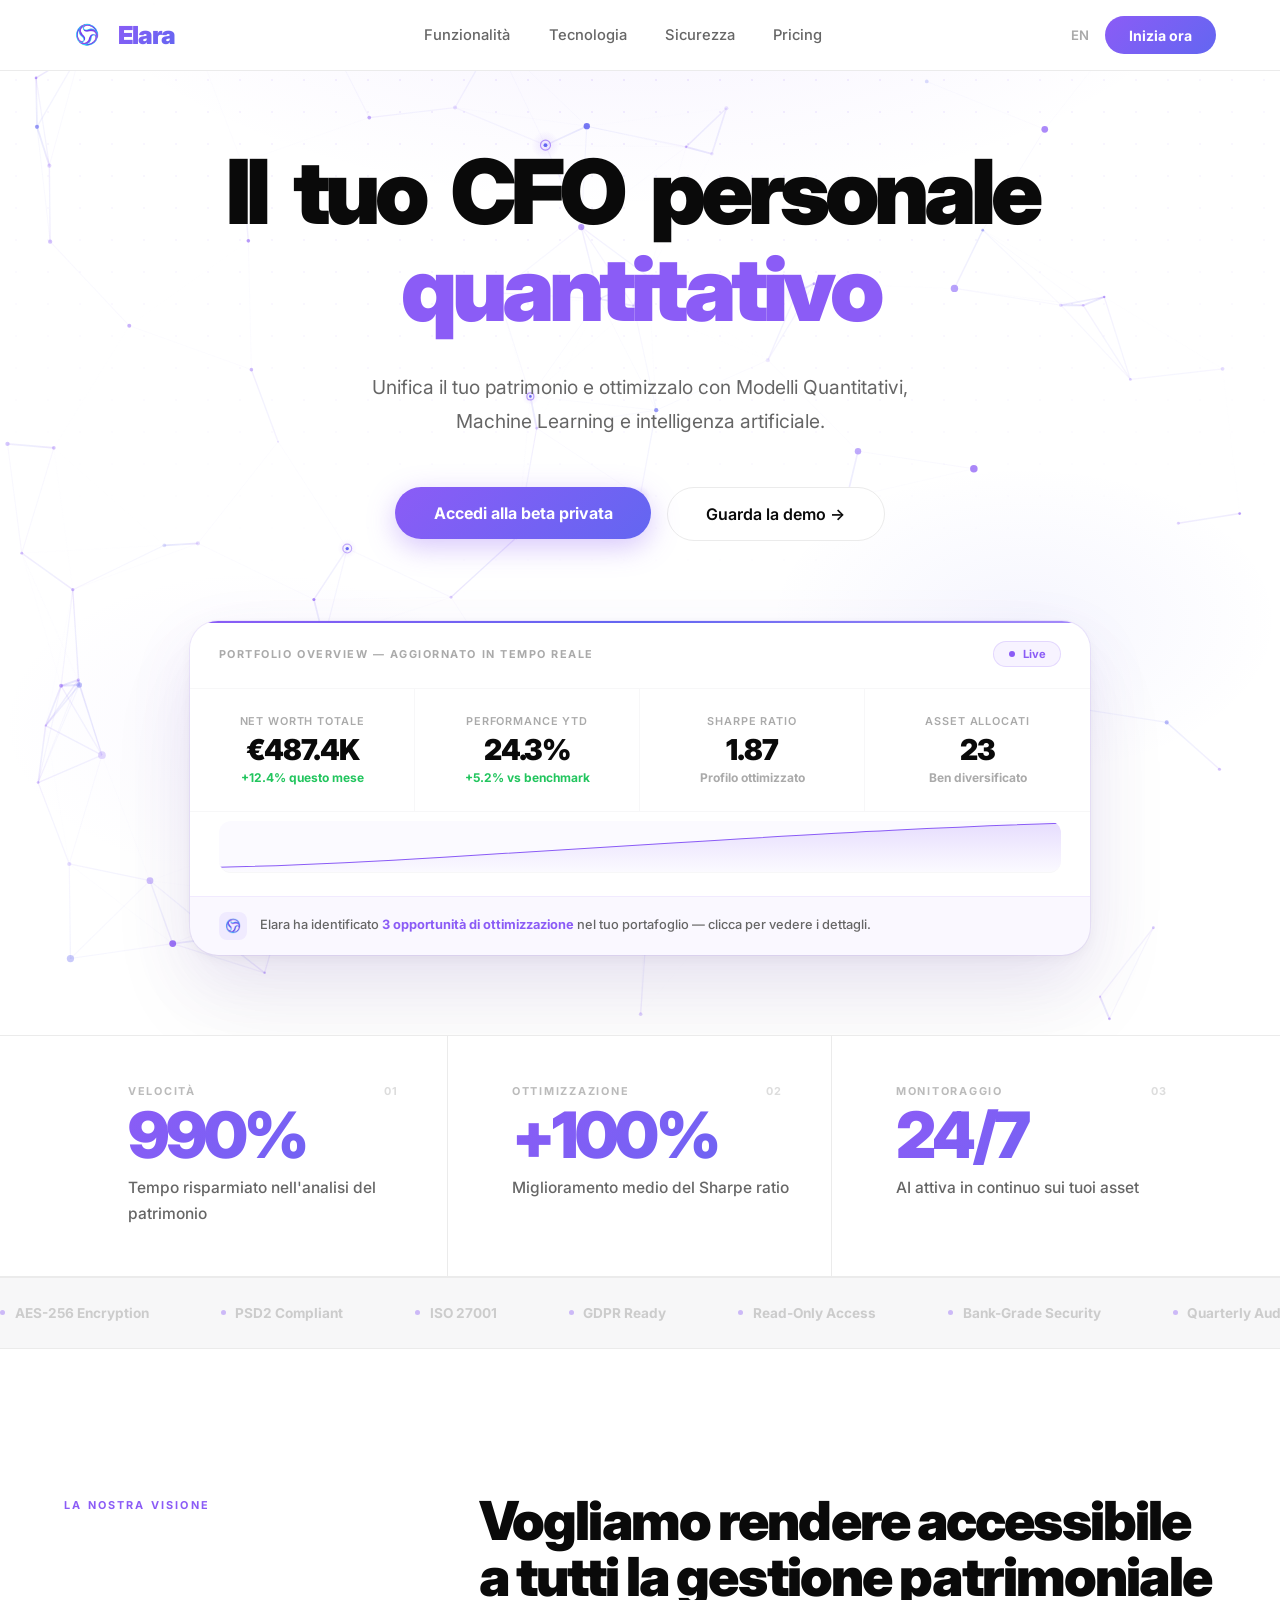
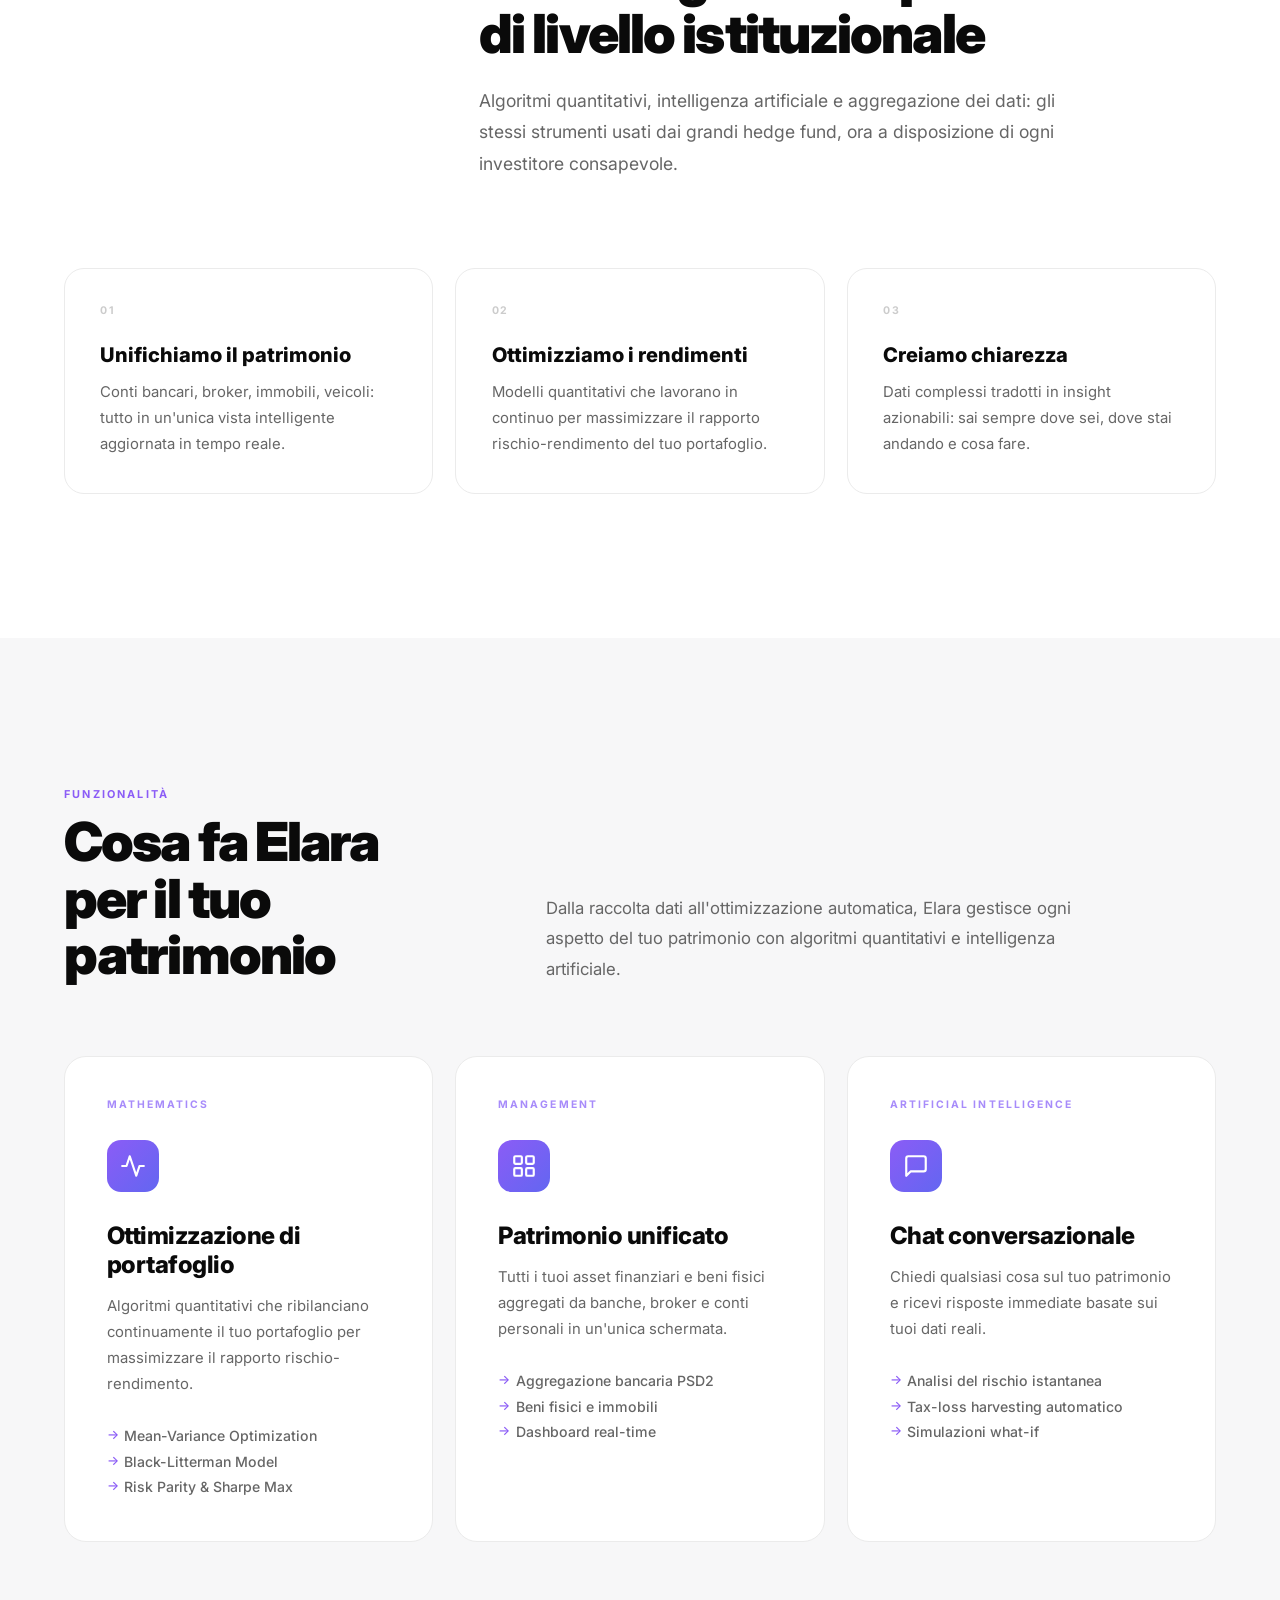
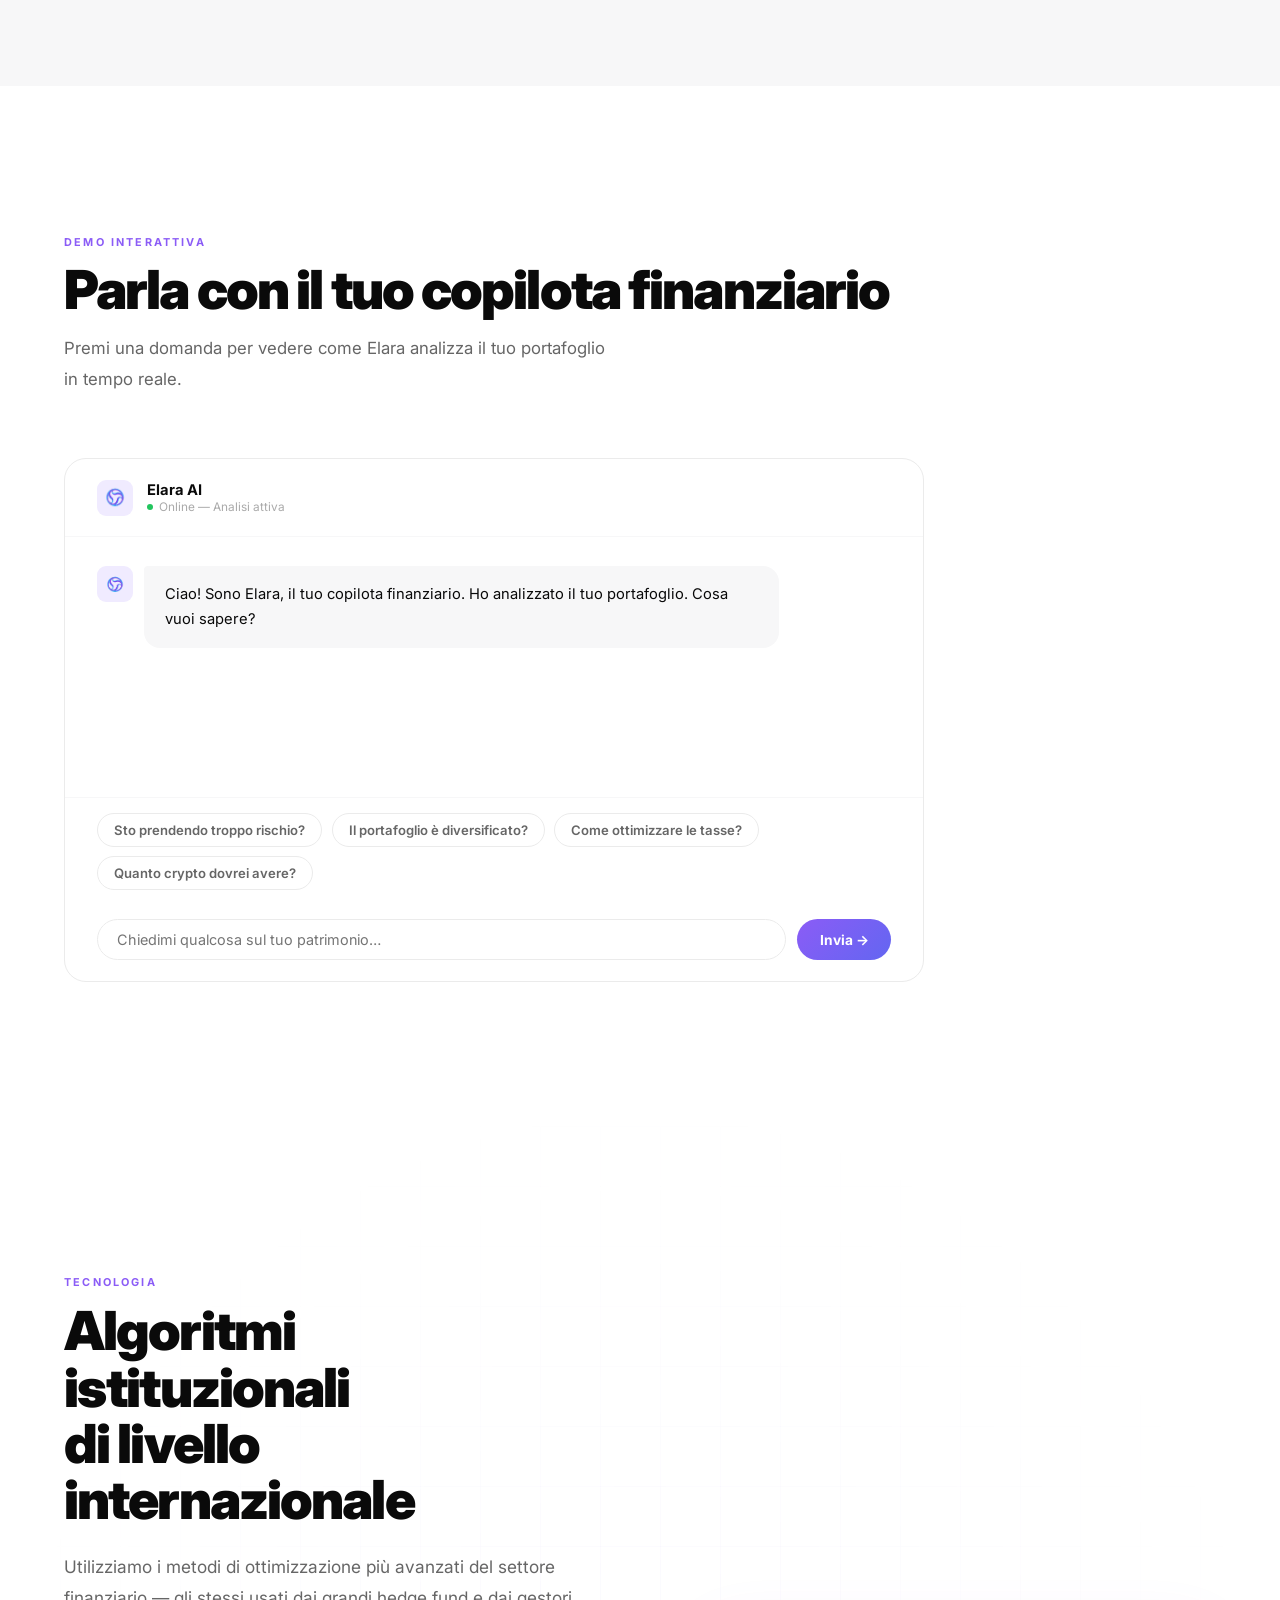
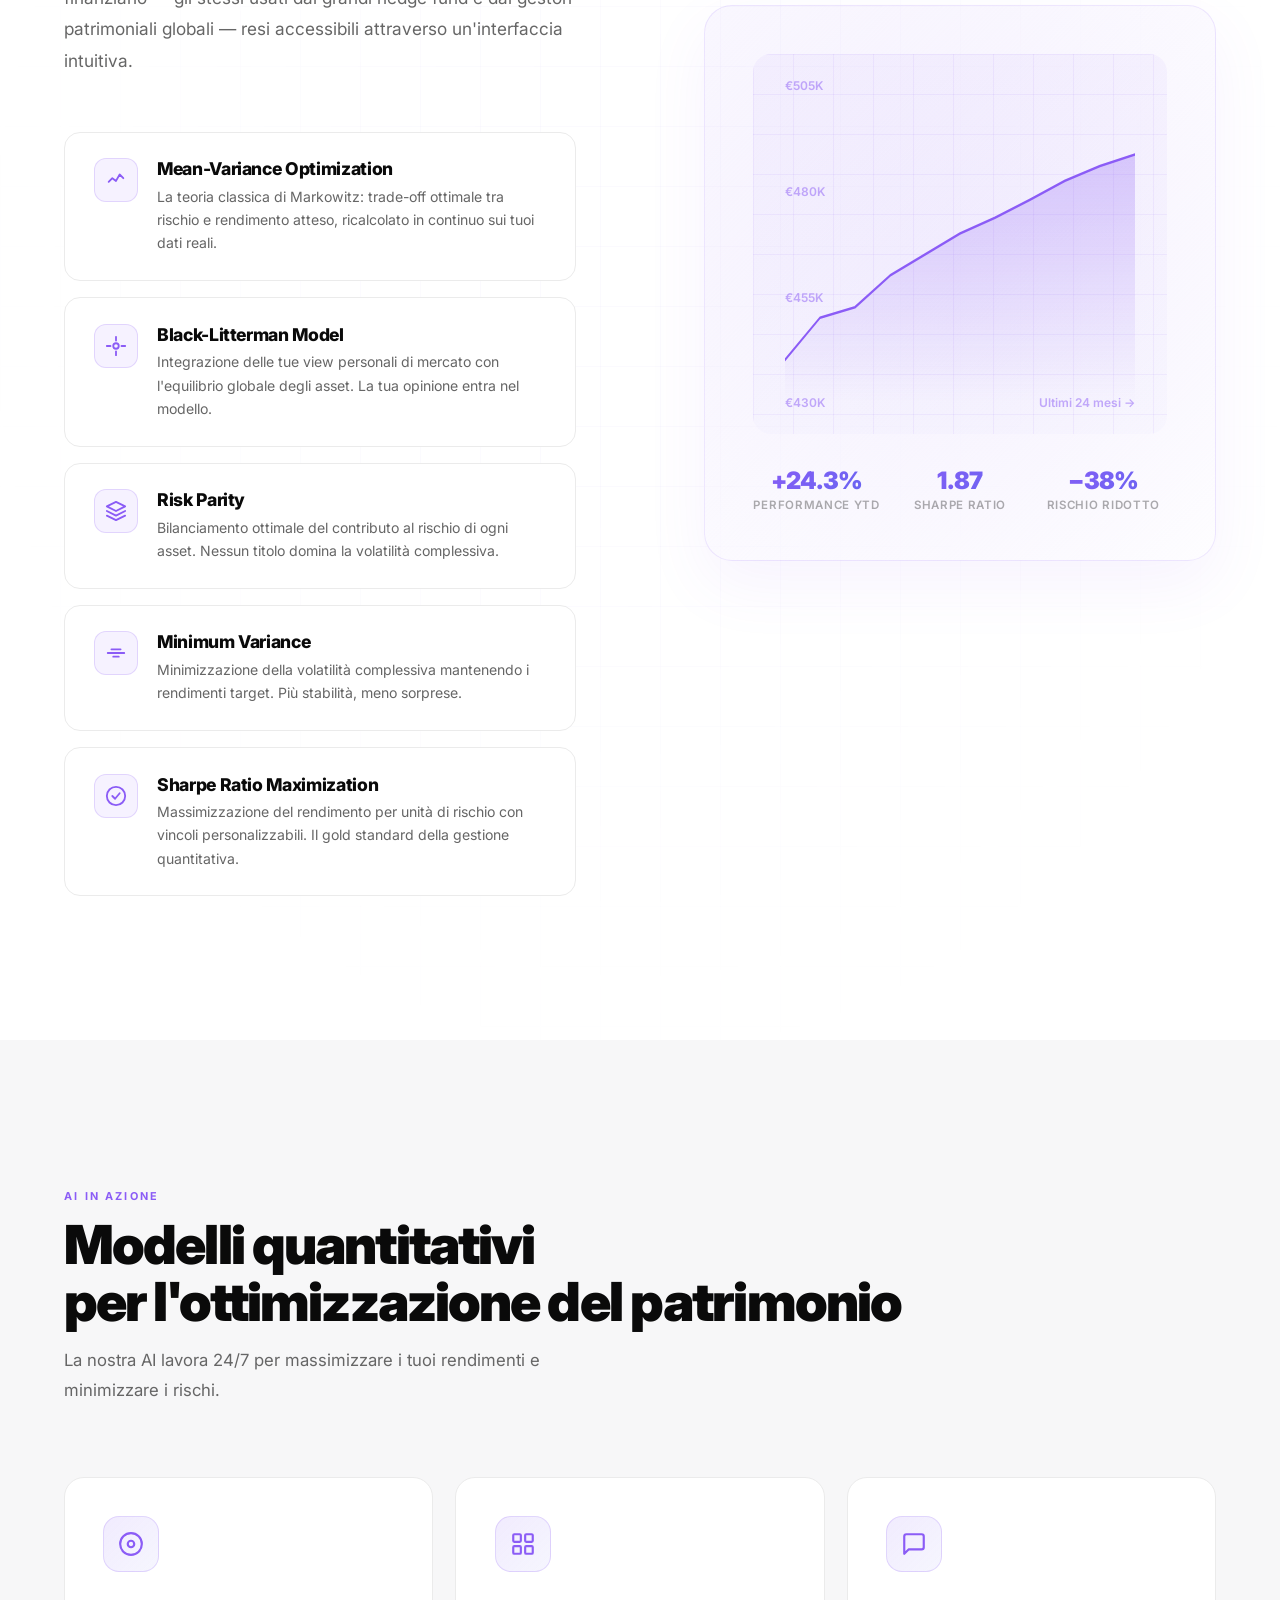
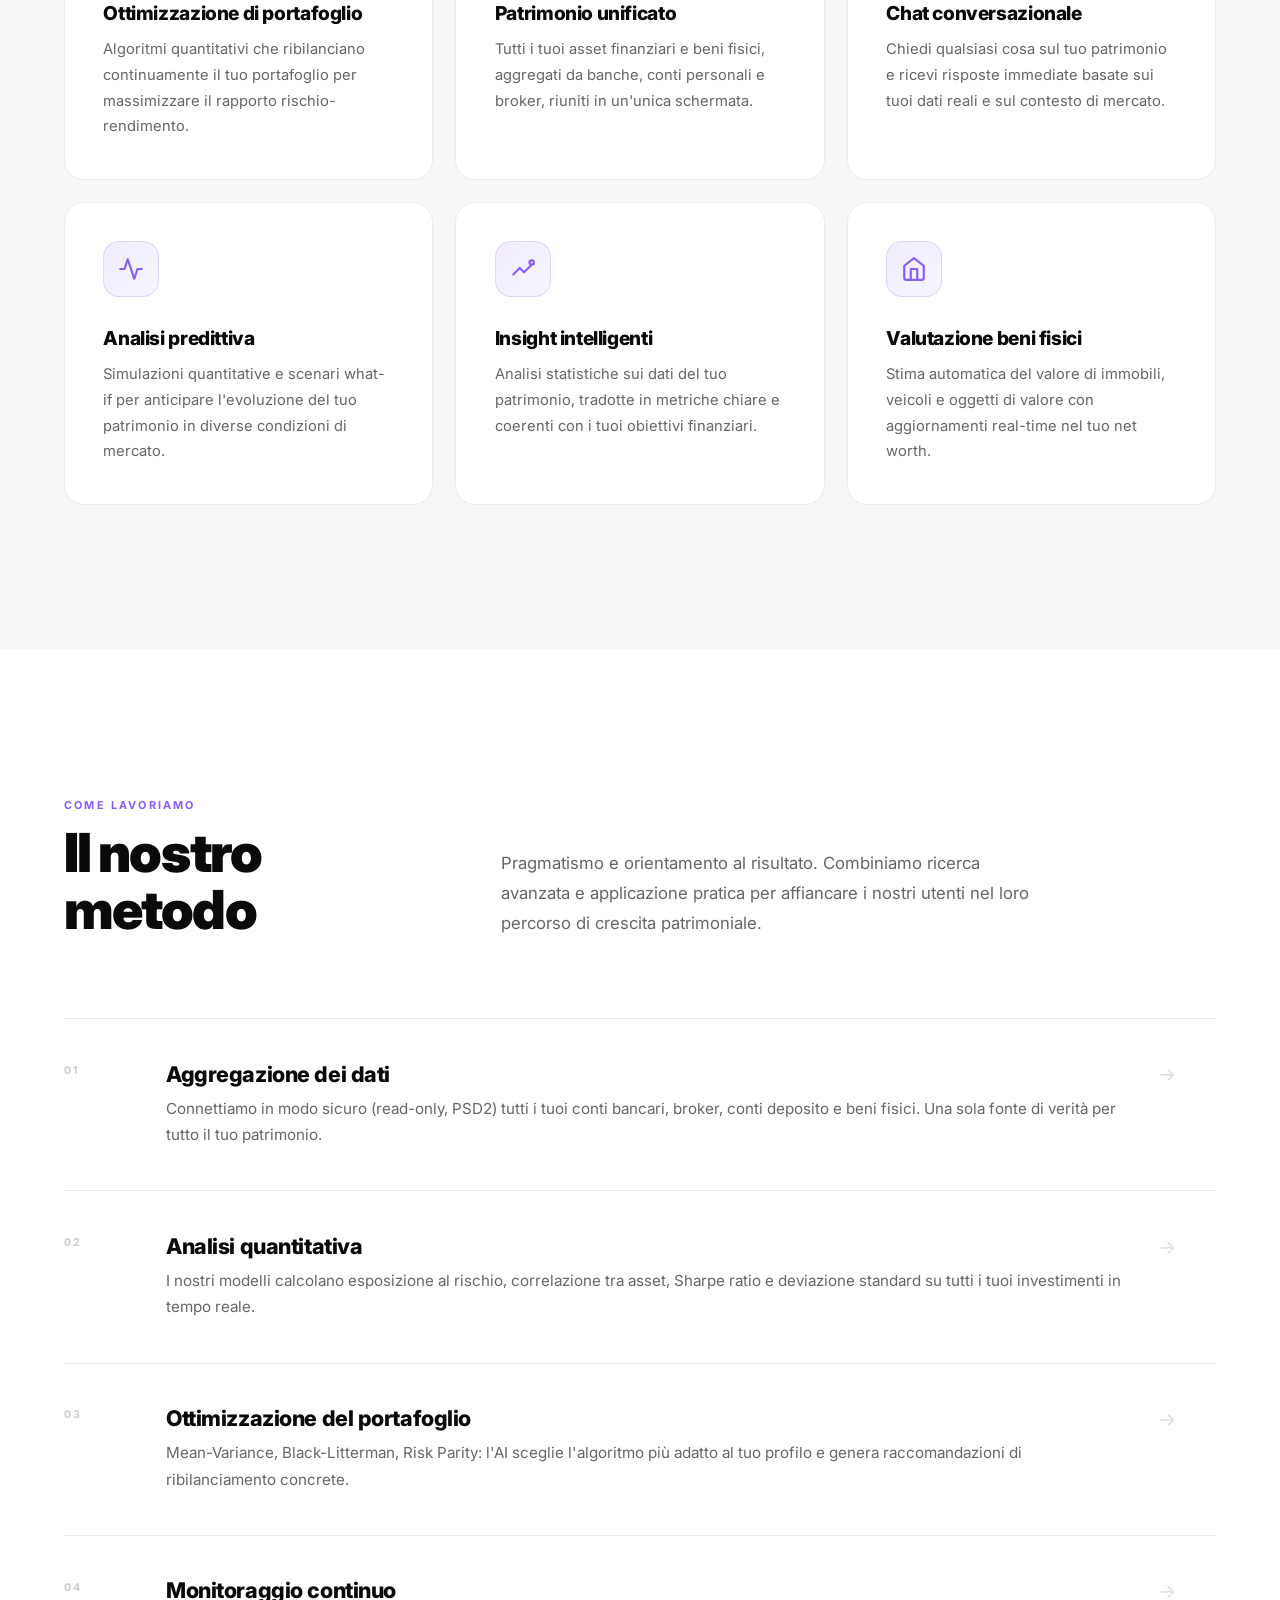
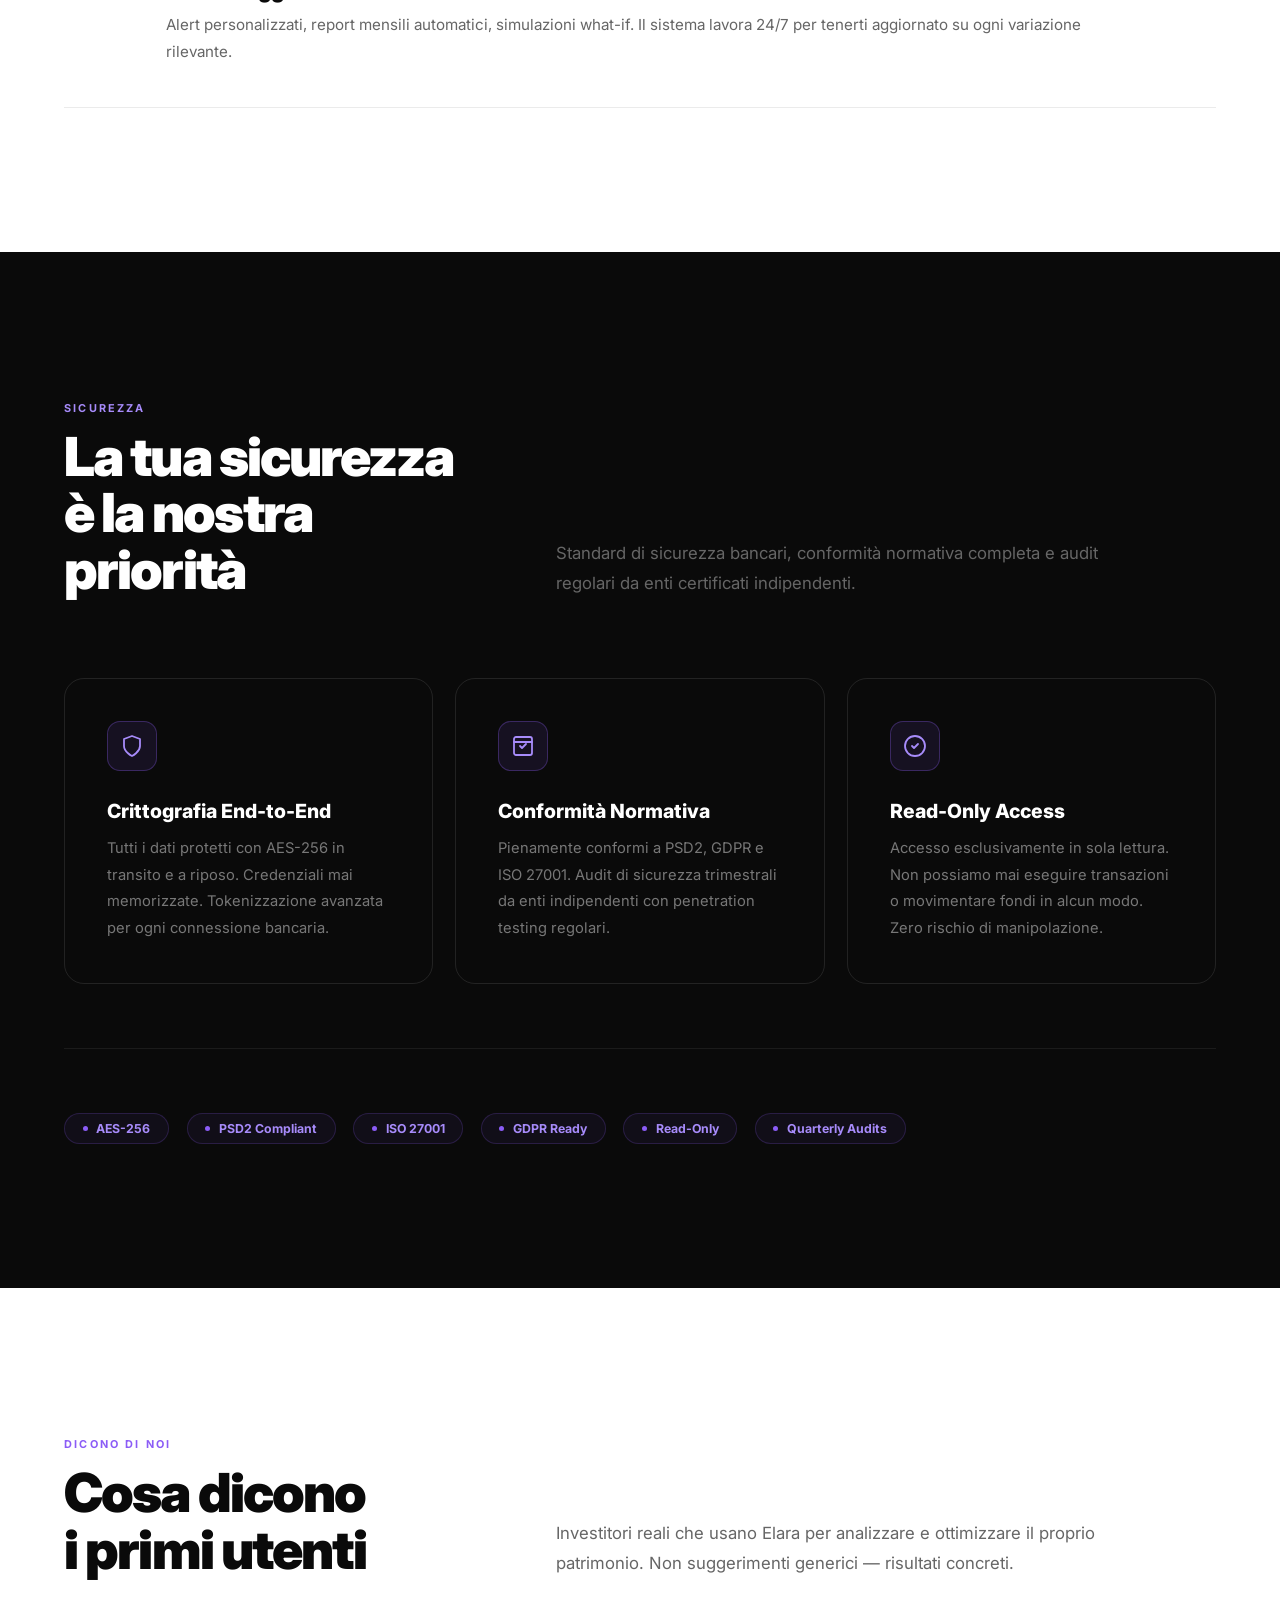
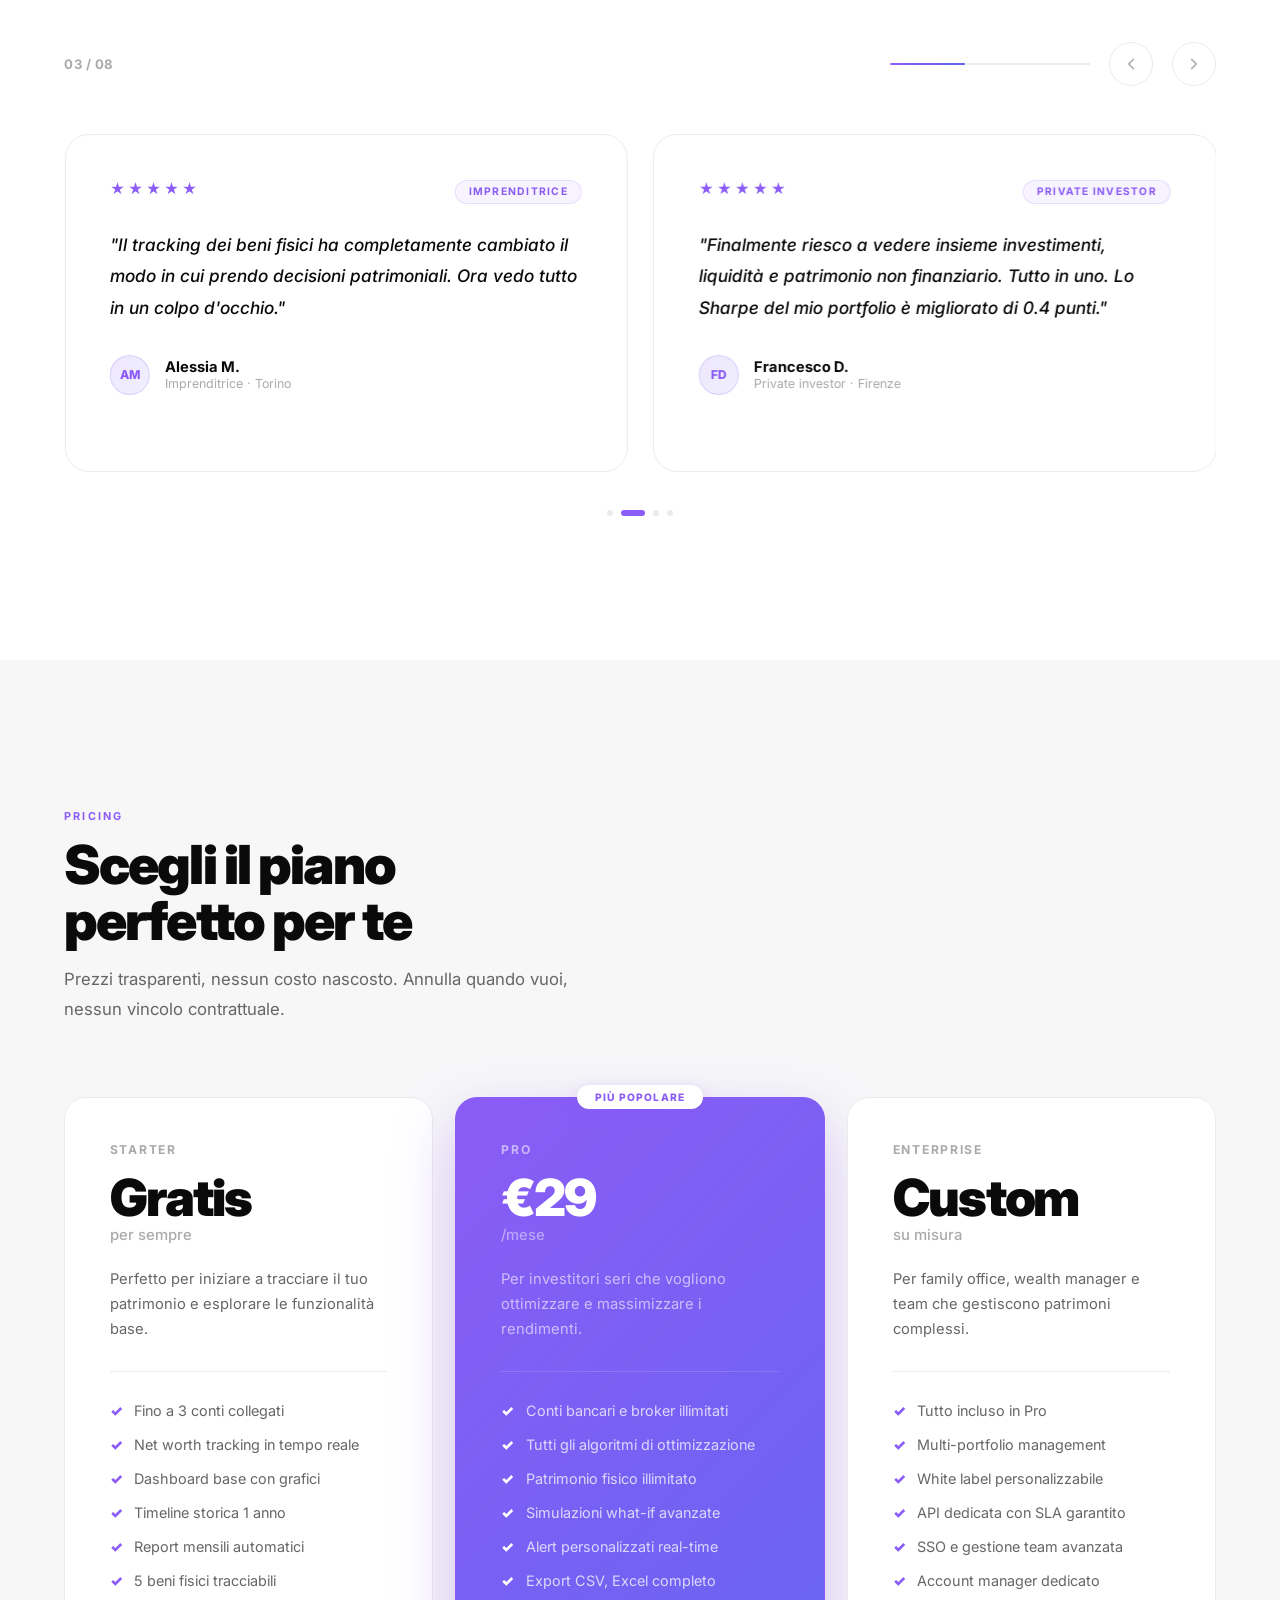
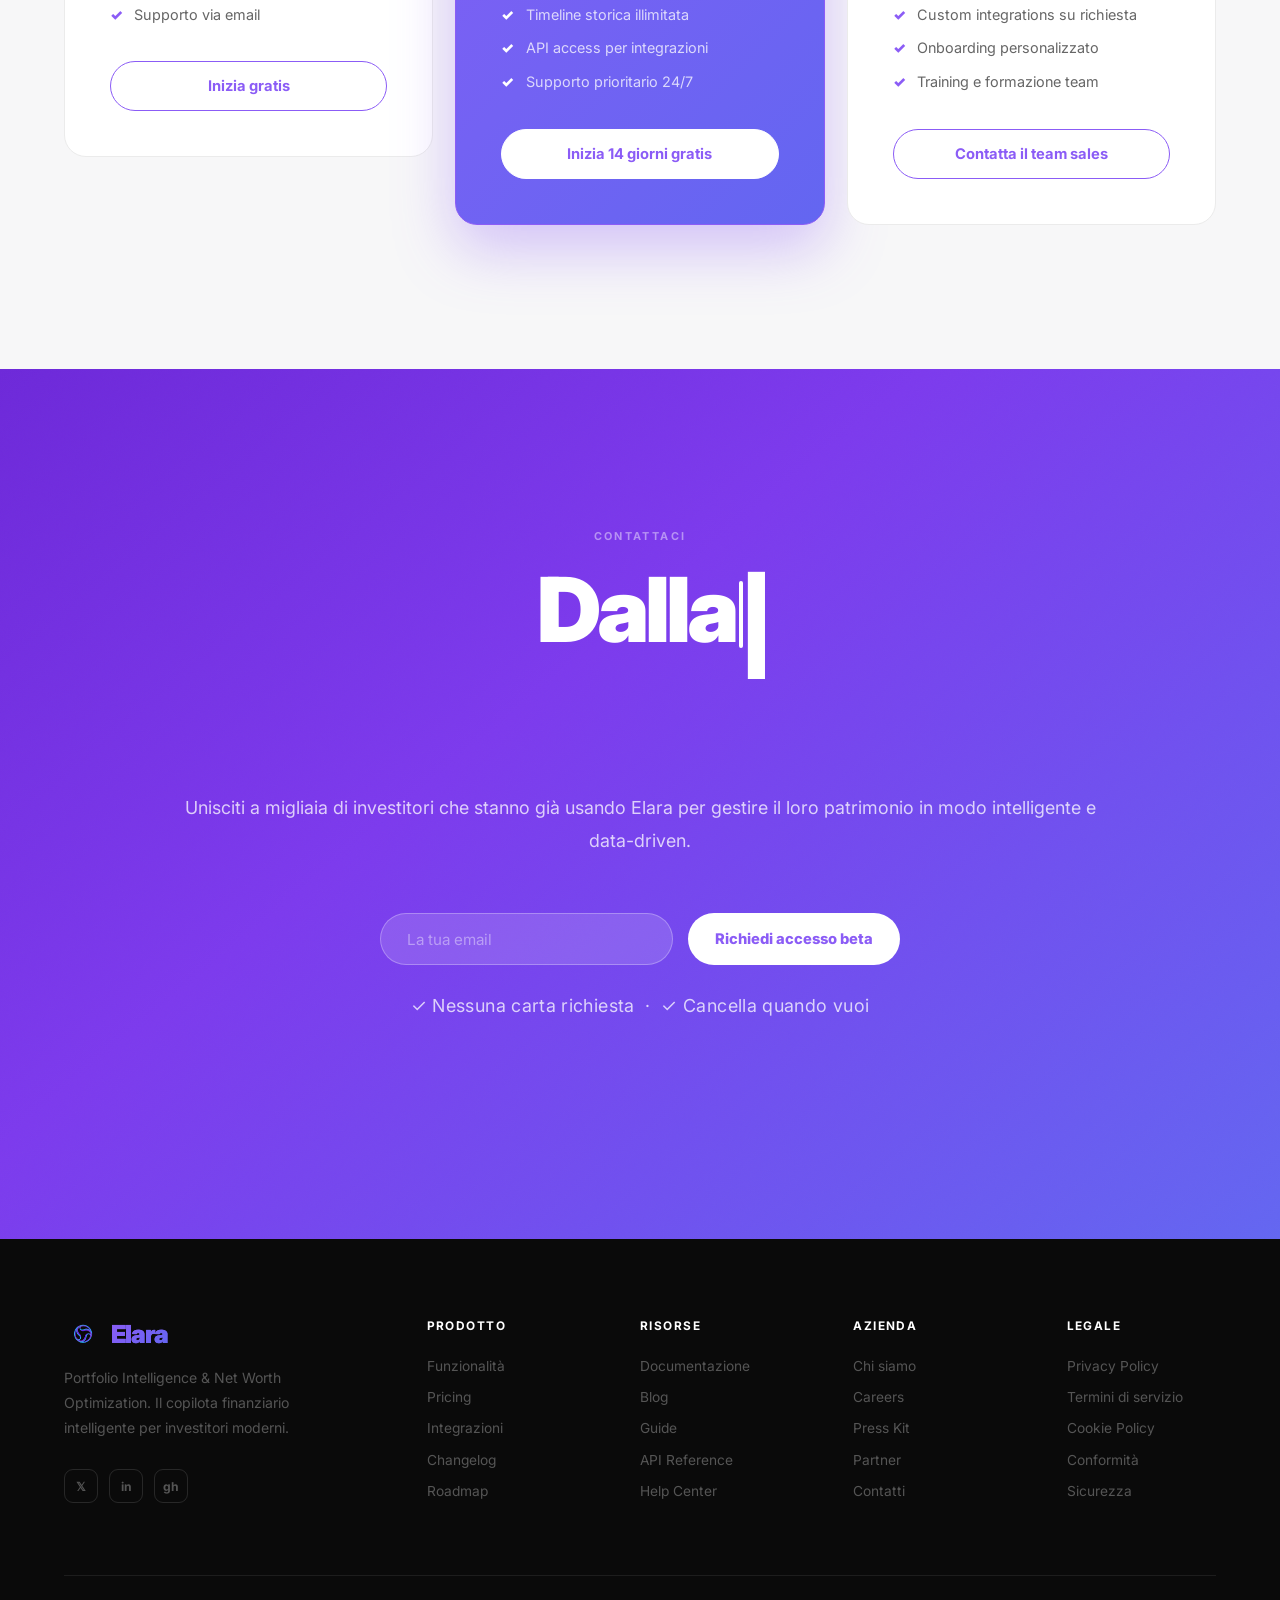
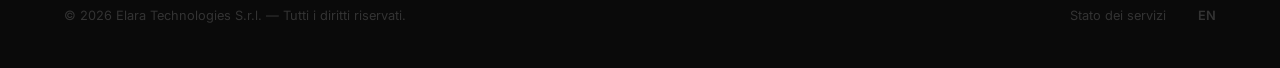
==== commit 182699af: "Update index.html" ====
--- a/Website/index.html
+++ b/Website/index.html
@@ -1480,14 +1480,14 @@
         <ul class="scard-list"><li>Mean-Variance Optimization</li><li>Black-Litterman Model</li><li>Risk Parity & Sharpe Max</li></ul>
       </div>
       <div class="scard reveal d1">
-        <span class="scard-tag">artificial intelligence</span>
+        <span class="scard-tag">management</span>
         <div class="scard-icon"><svg viewBox="0 0 24 24"><rect x="3" y="3" width="7" height="7" rx="1"/><rect x="14" y="3" width="7" height="7" rx="1"/><rect x="3" y="14" width="7" height="7" rx="1"/><rect x="14" y="14" width="7" height="7" rx="1"/></svg></div>
         <h3>Patrimonio unificato</h3>
         <p>Tutti i tuoi asset finanziari e beni fisici aggregati da banche, broker e conti personali in un'unica schermata.</p>
         <ul class="scard-list"><li>Aggregazione bancaria PSD2</li><li>Beni fisici e immobili</li><li>Dashboard real-time</li></ul>
       </div>
       <div class="scard reveal d2">
-        <span class="scard-tag">management</span>
+        <span class="scard-tag">artificial intelligence</span>
         <div class="scard-icon"><svg viewBox="0 0 24 24"><path d="M21 15a2 2 0 0 1-2 2H7l-4 4V5a2 2 0 0 1 2-2h14a2 2 0 0 1 2 2z"/></svg></div>
         <h3>Chat conversazionale</h3>
         <p>Chiedi qualsiasi cosa sul tuo patrimonio e ricevi risposte immediate basate sui tuoi dati reali.</p>
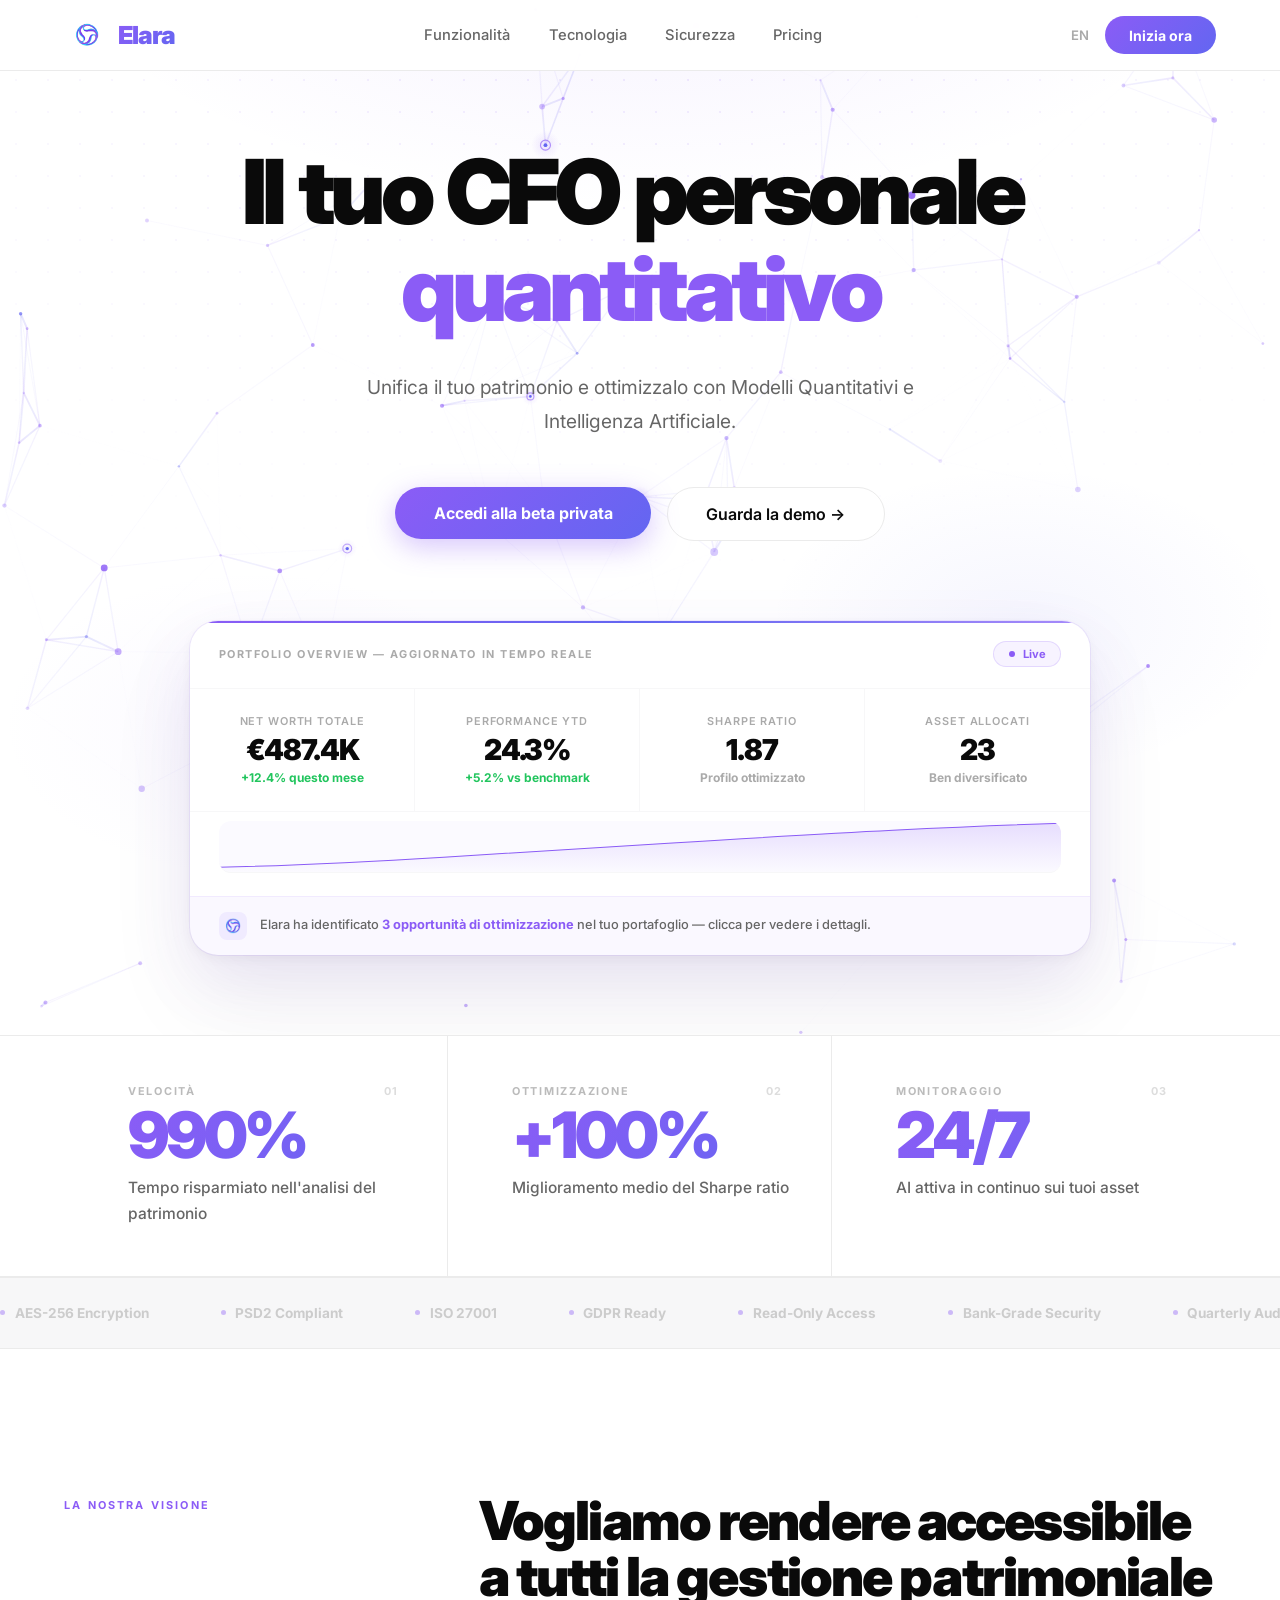
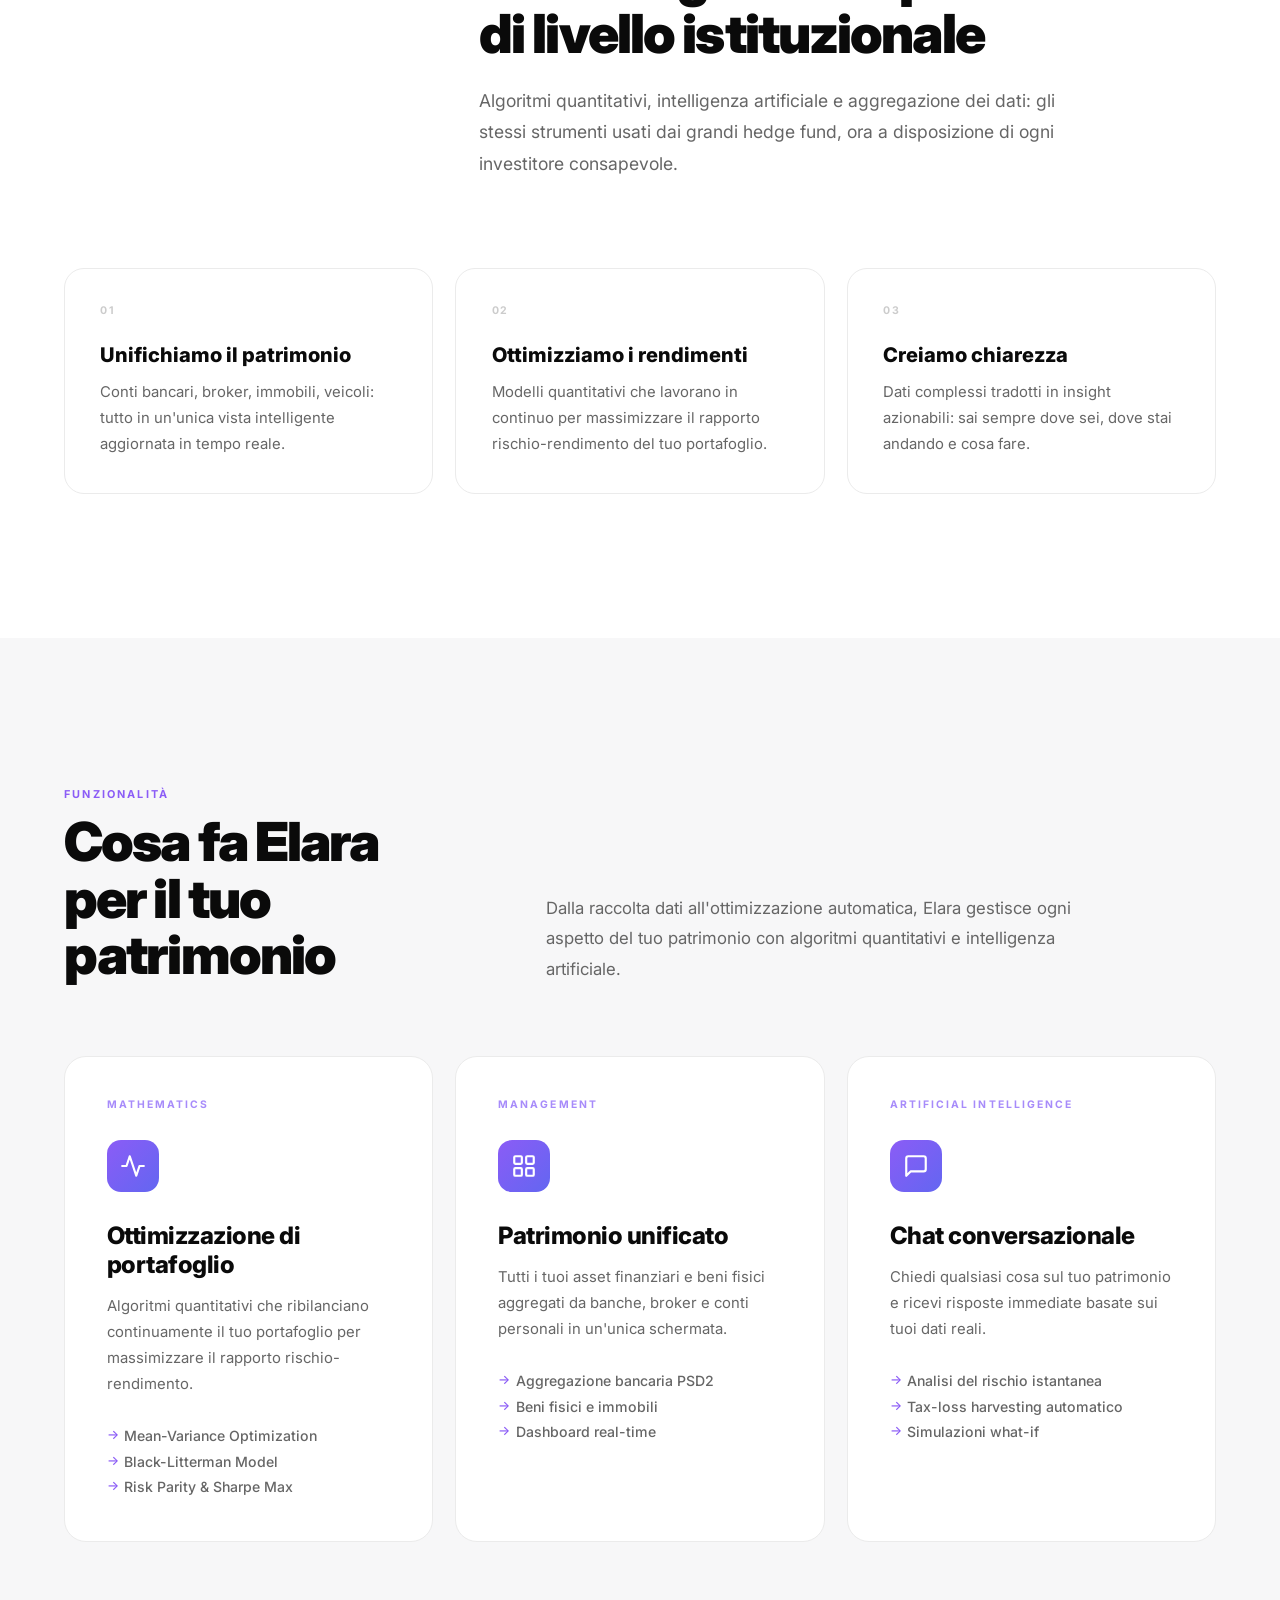
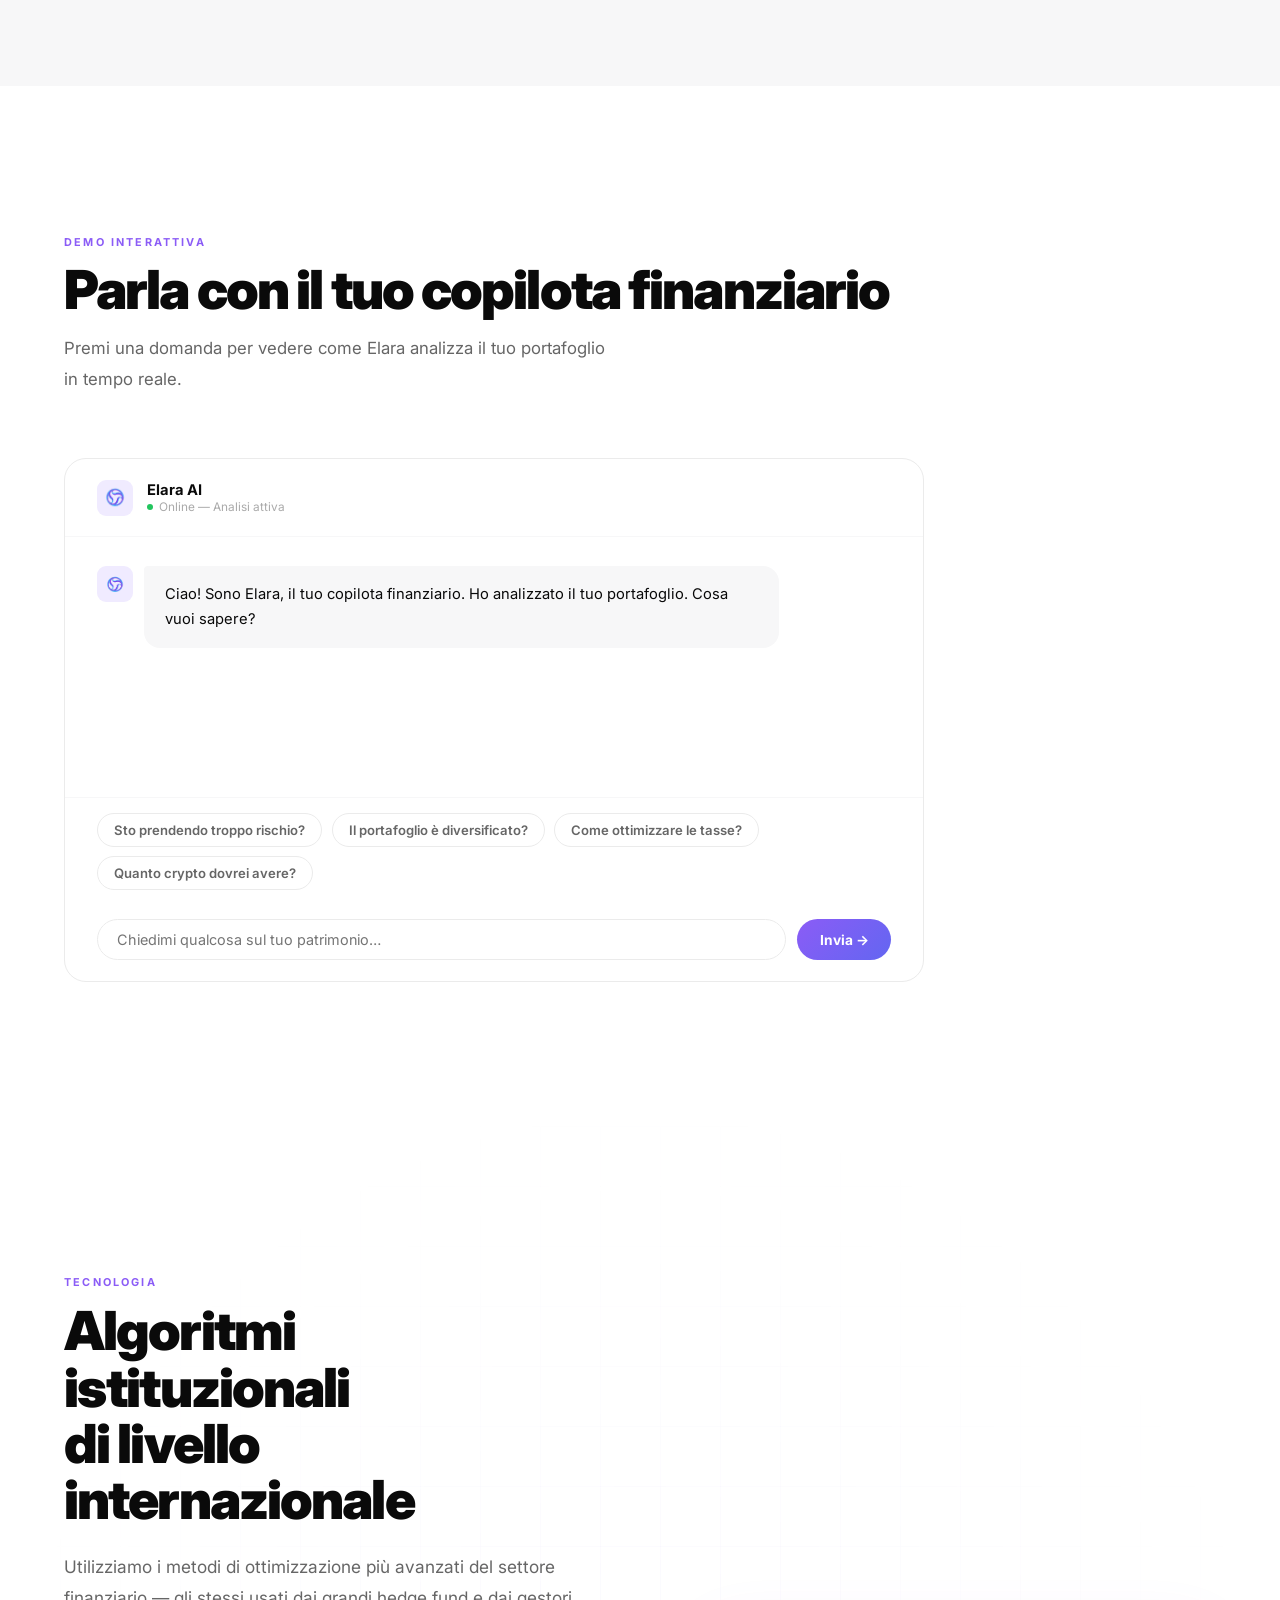
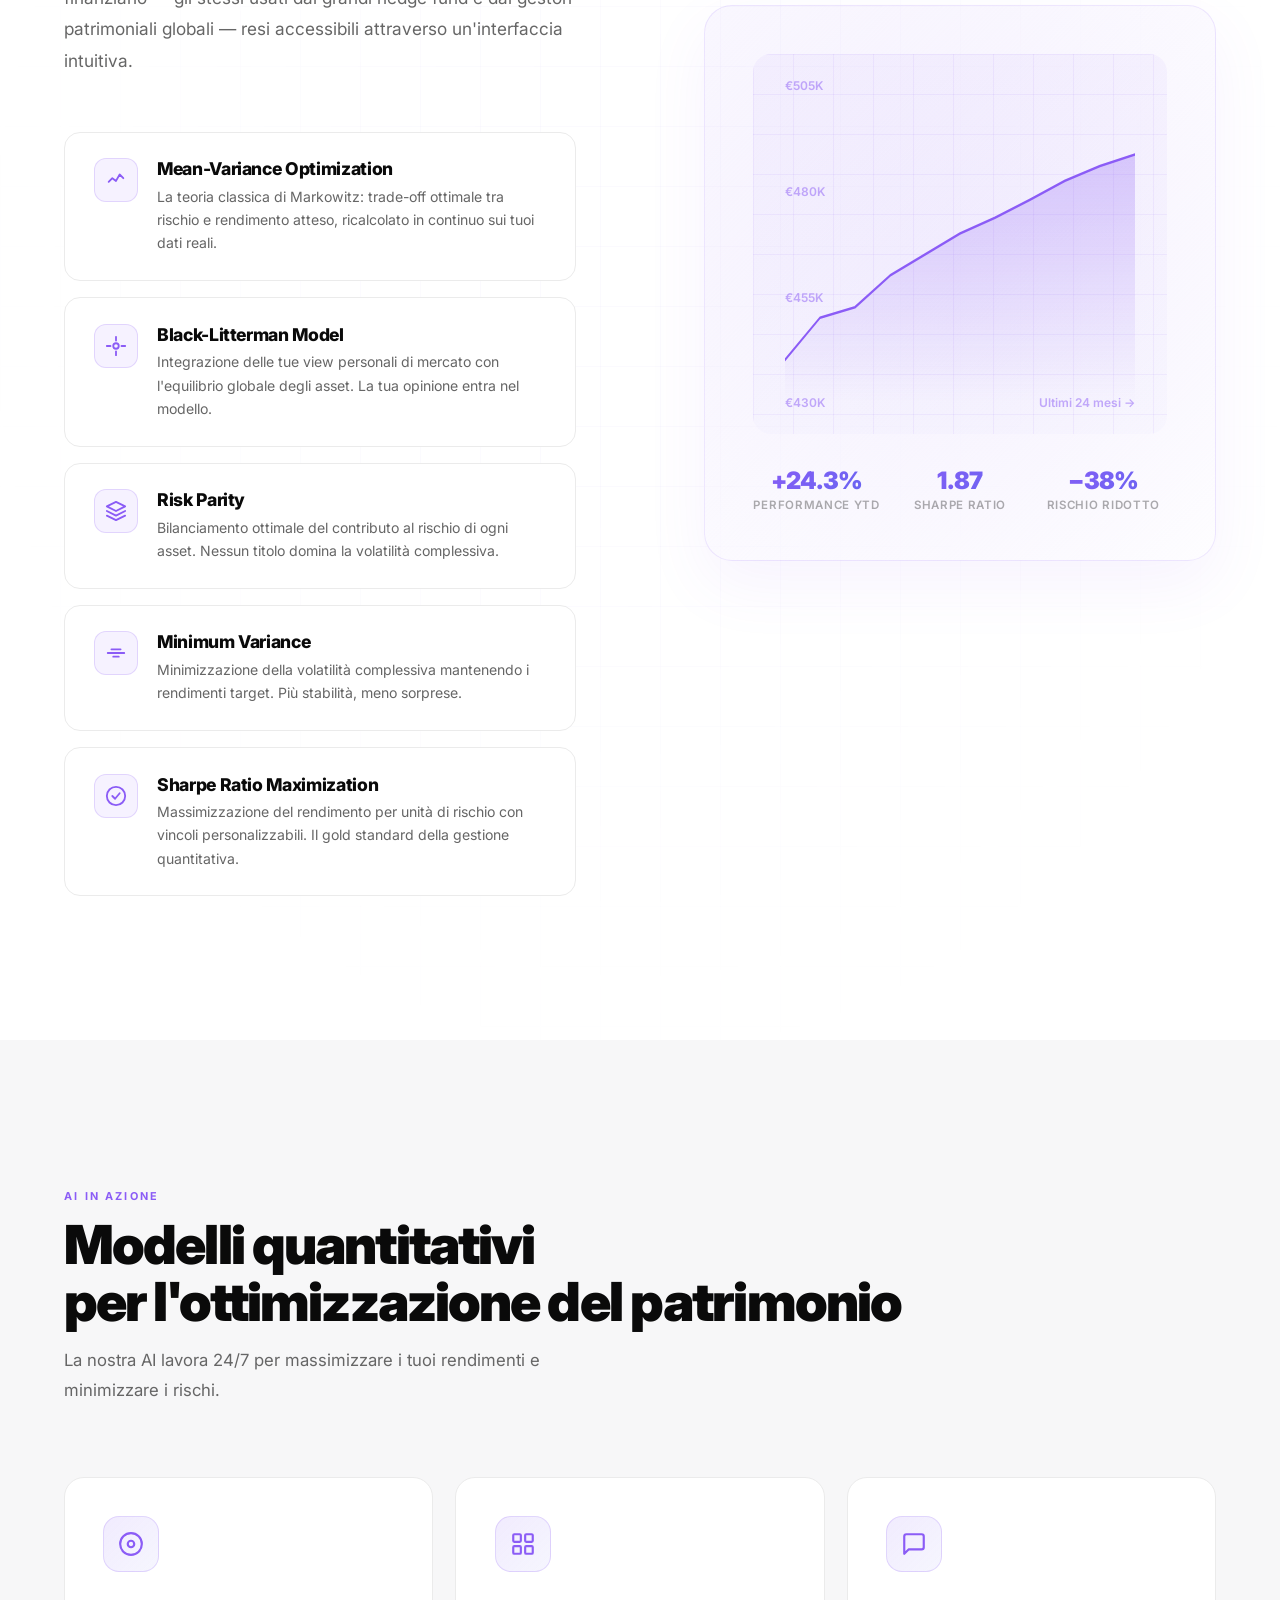
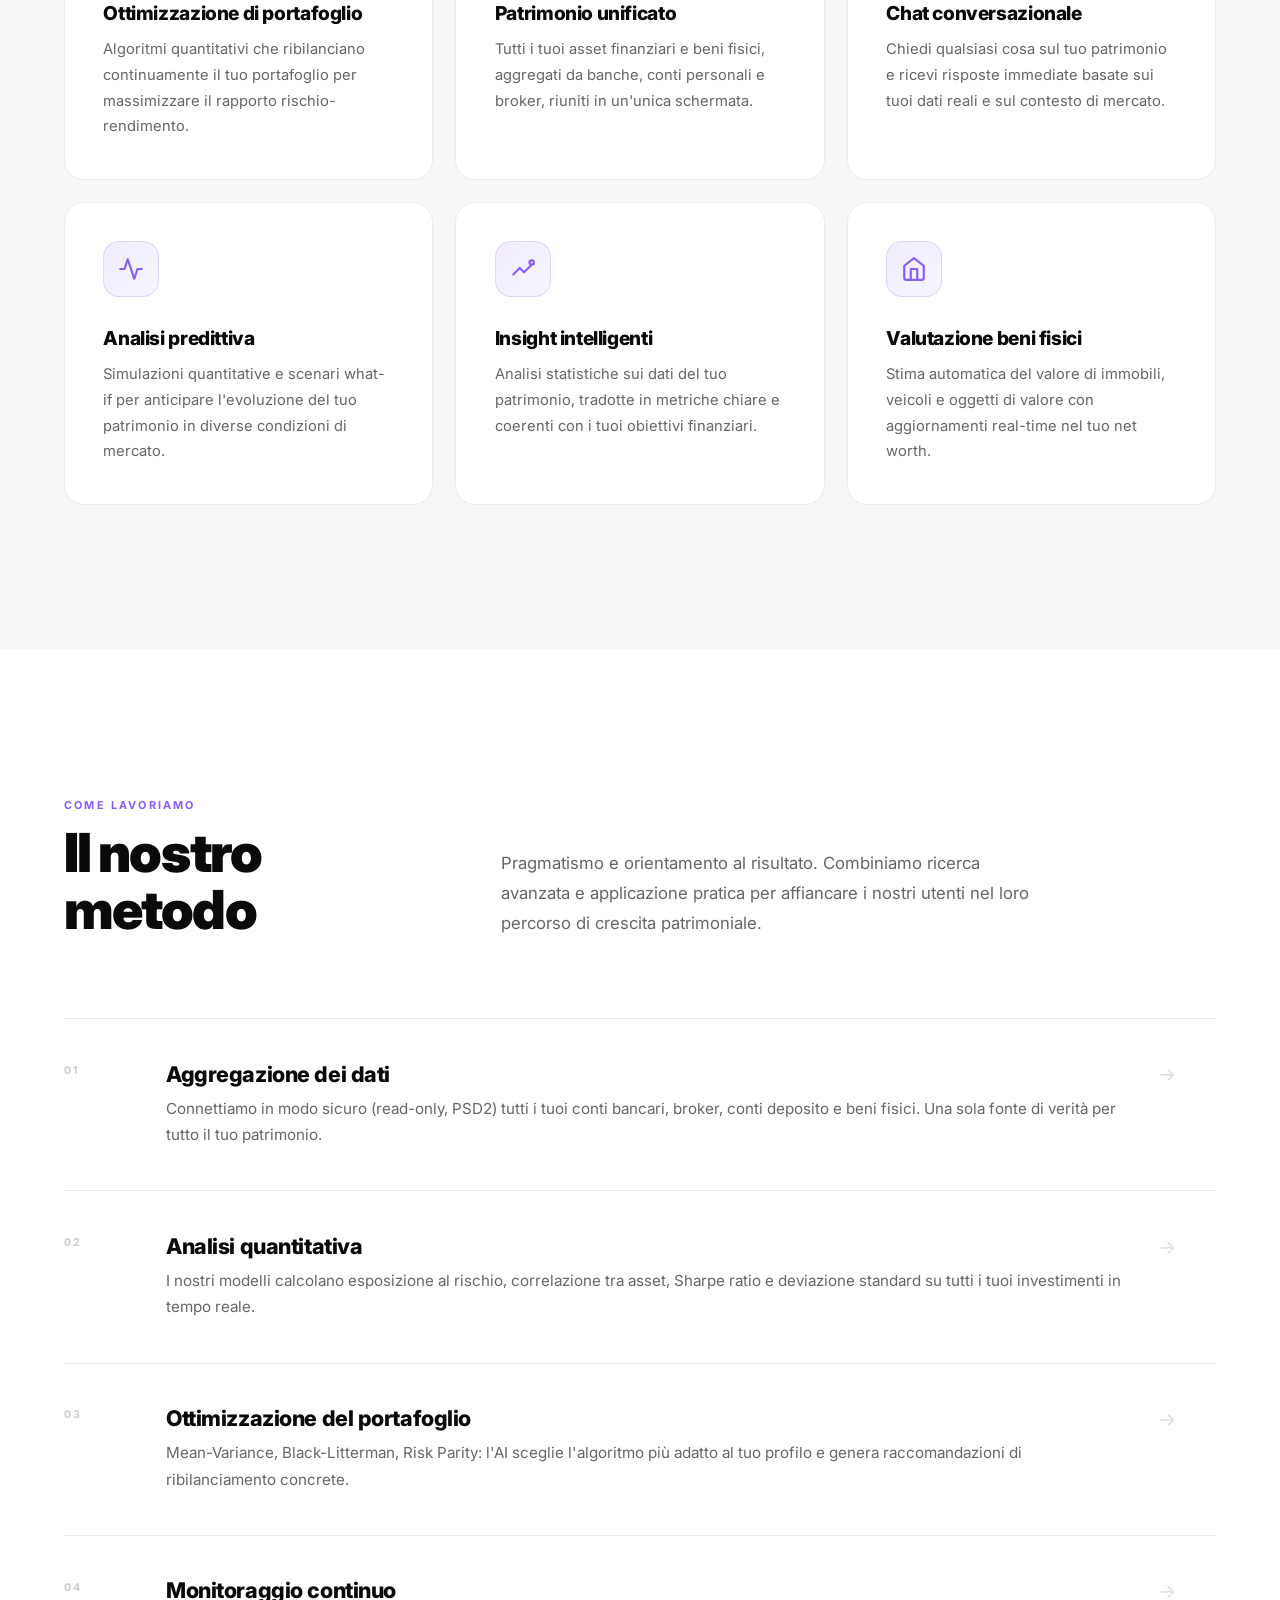
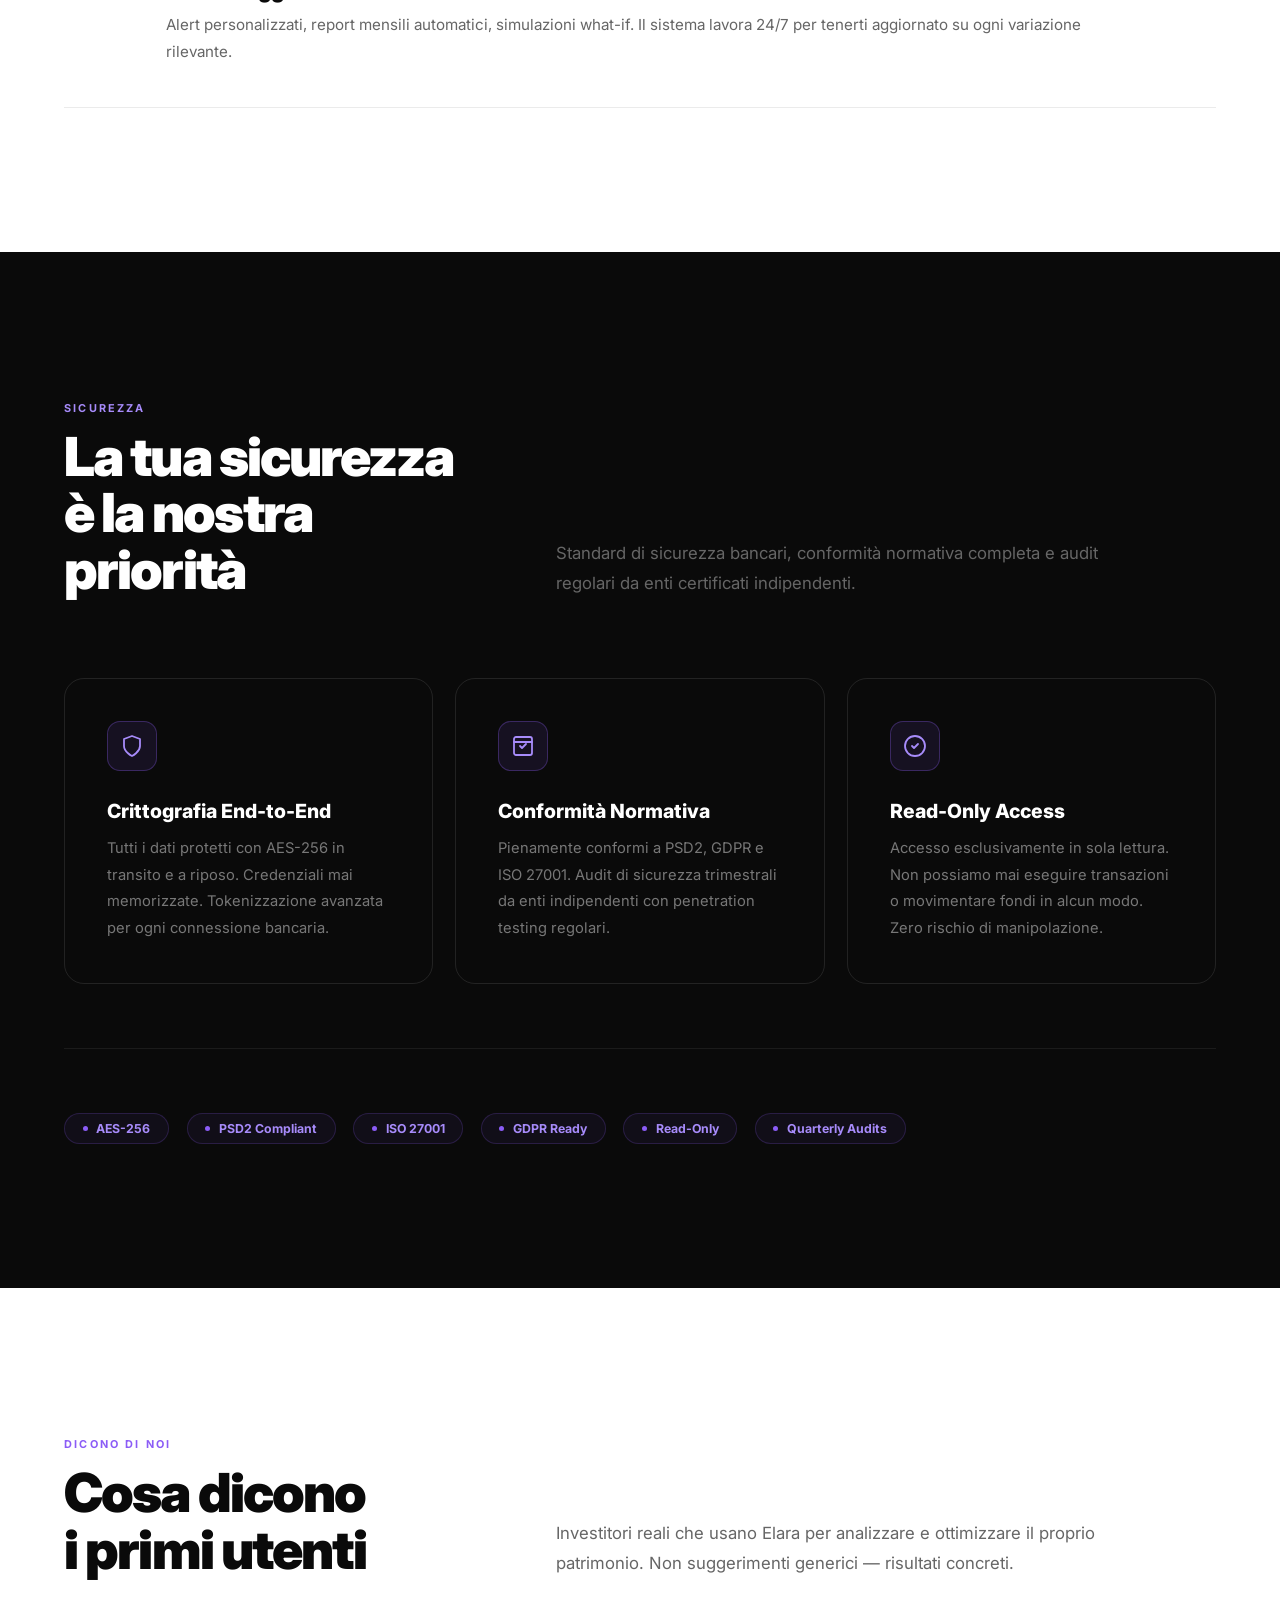
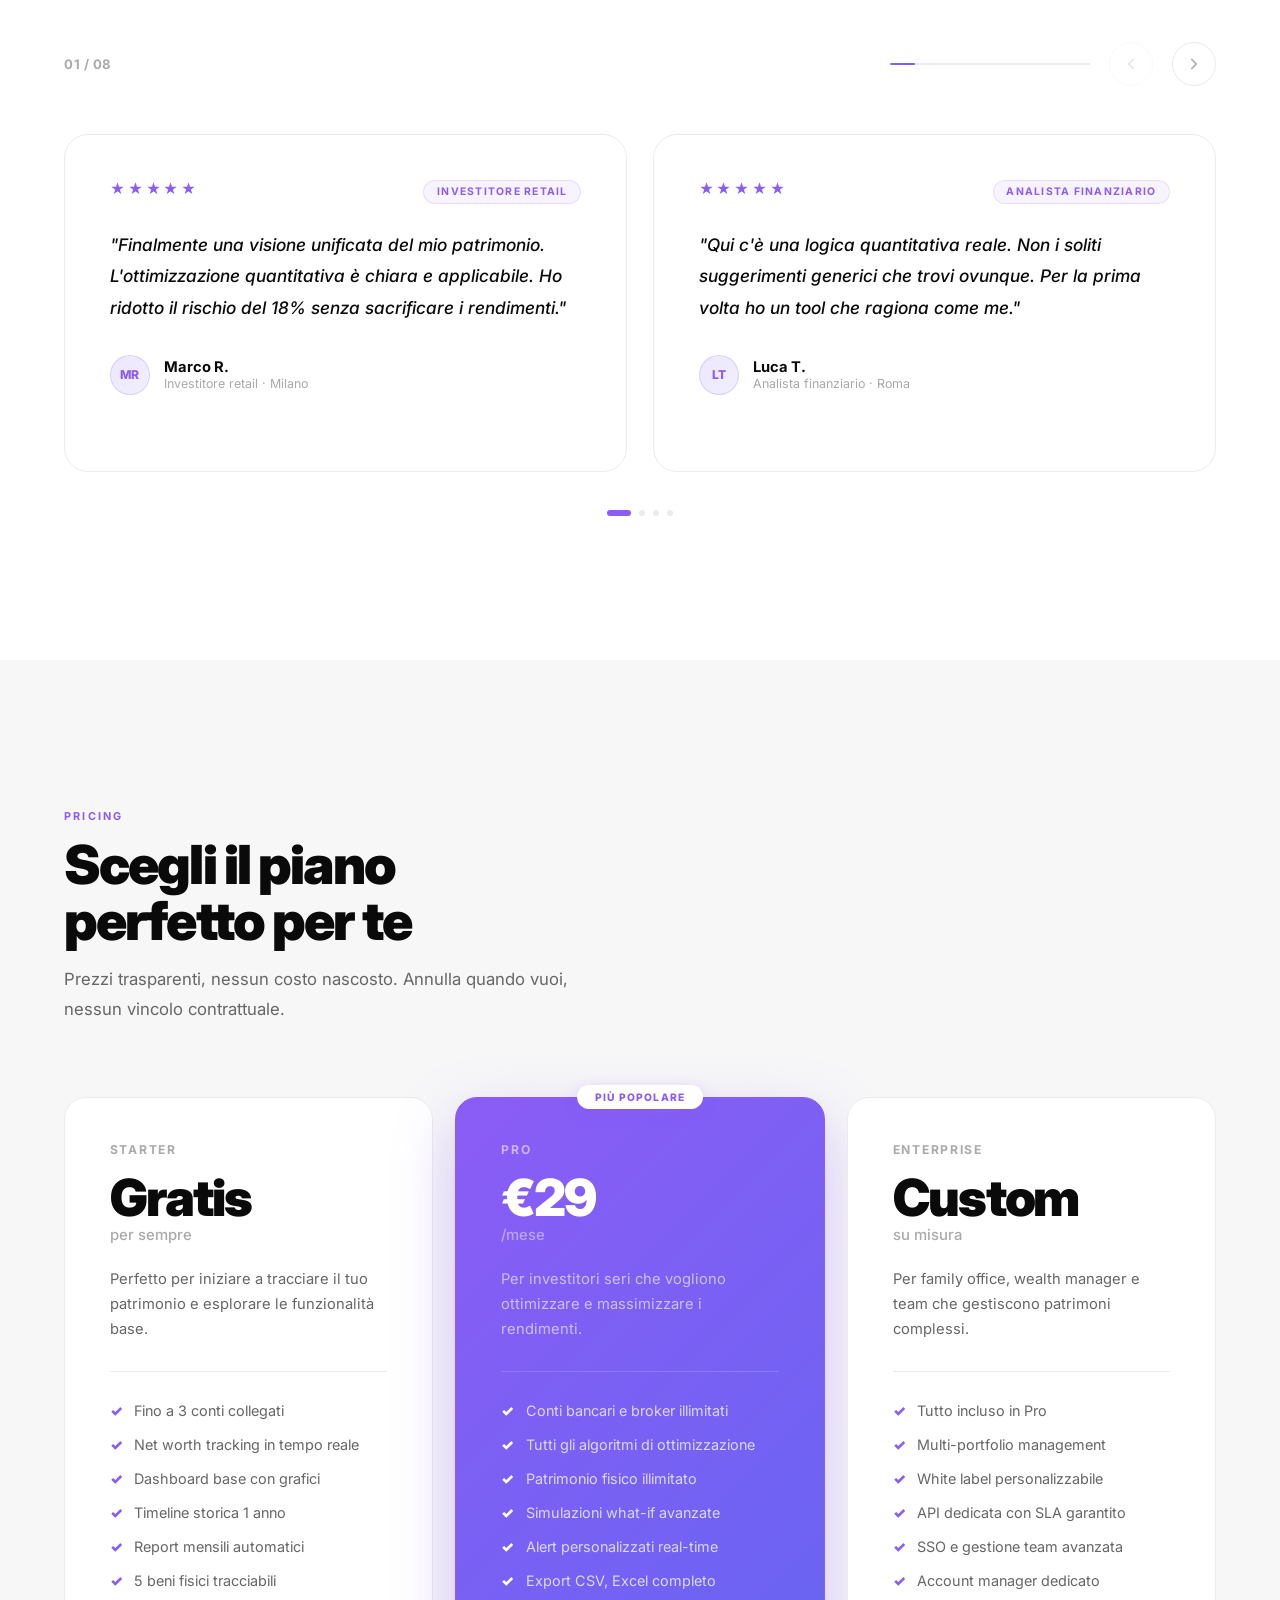
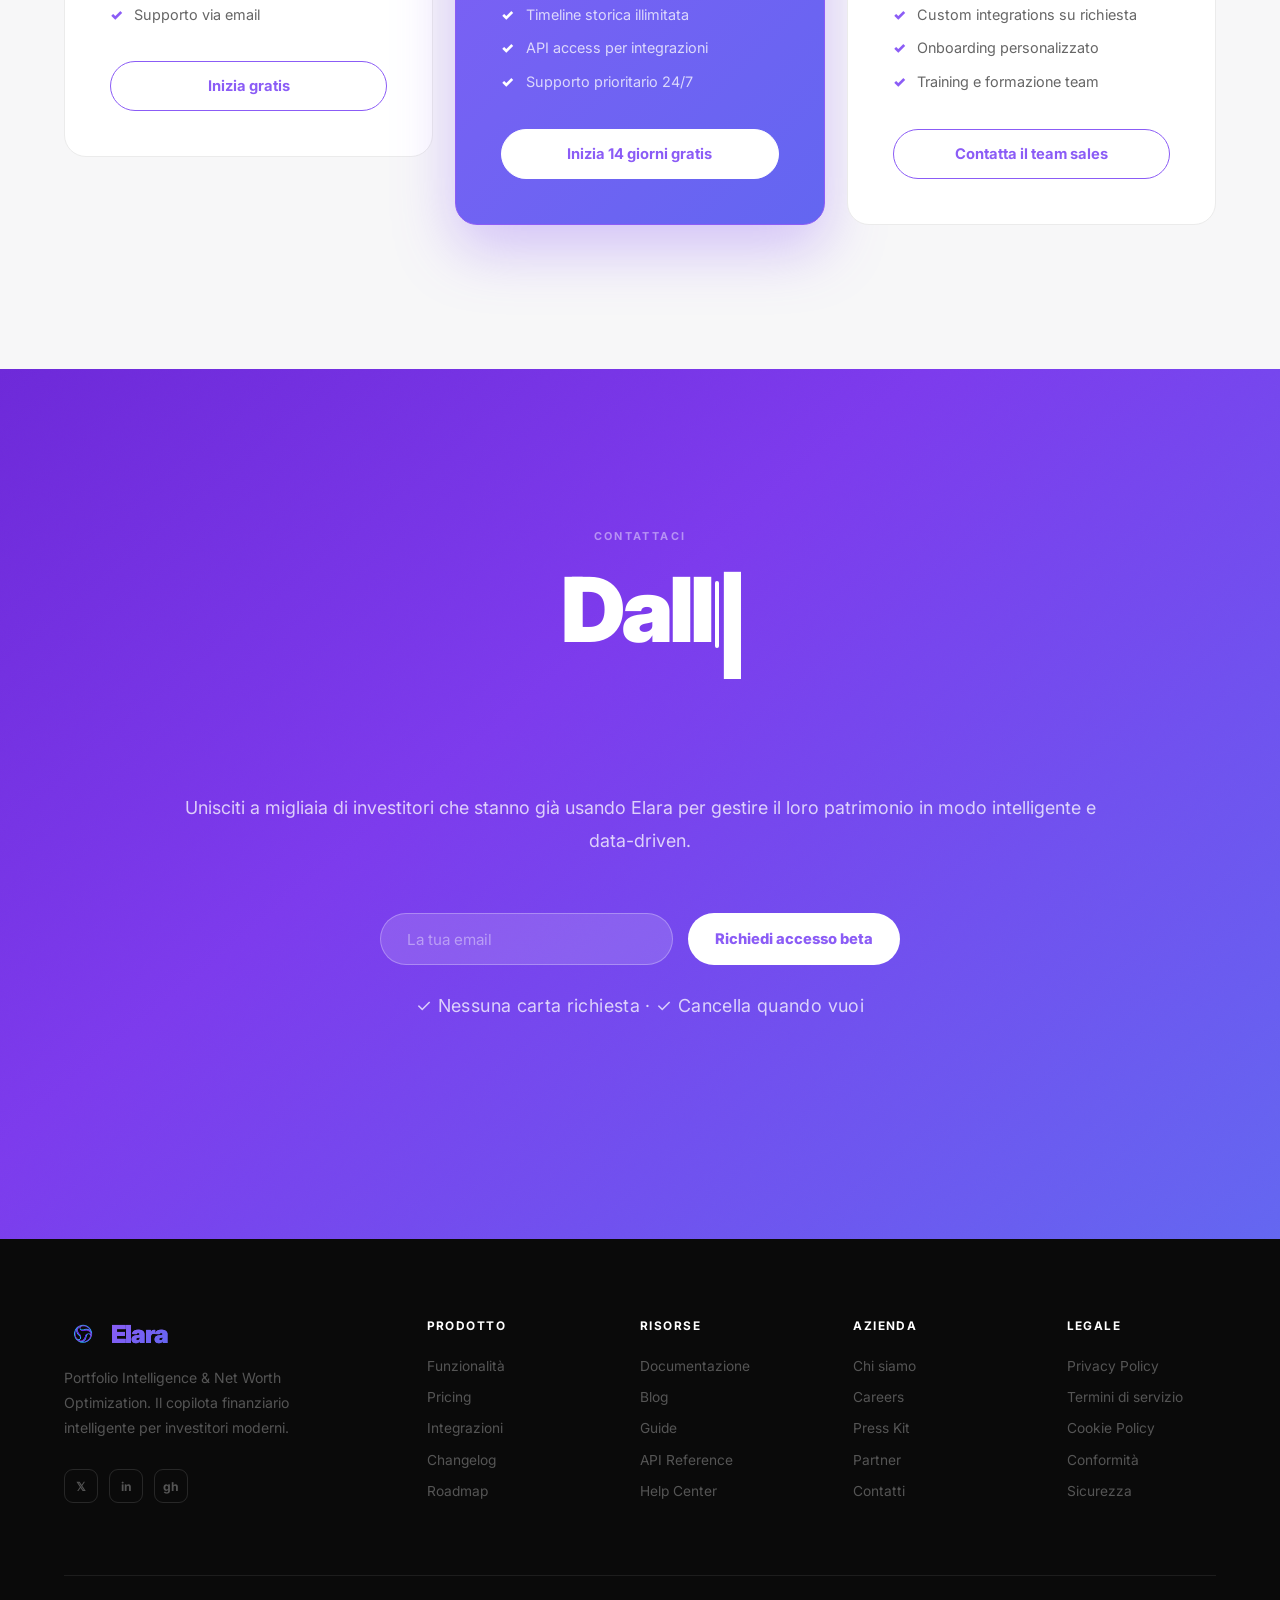
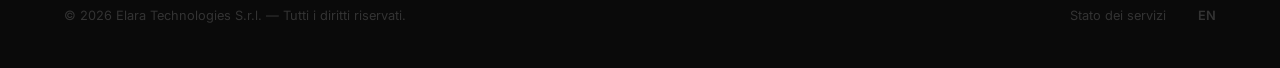
==== commit 267558b2: "Update index.html Switch language now working." ====
--- a/Website/index.html
+++ b/Website/index.html
@@ -1329,7 +1329,7 @@
 
     <!-- Subtitle -->
     <p class="hero-sub a-up" id="hero-sub" style="transition-delay:.28s">
-      Unifica il tuo patrimonio e ottimizzalo con Modelli Quantitativi,<br>Machine Learning e intelligenza artificiale.
+      Unifica il tuo patrimonio e ottimizzalo con Modelli Quantitativi e Intelligenza Artificiale.
     </p>
 
     <!-- Buttons -->
@@ -2676,5 +2676,318 @@
   btn.addEventListener('click',()=>setLang(lang==='it'?'en':'it'));
 });
 </script>
+
+<!-- =====================================================================
+  ELARA — FIX TRADUZIONE LINGUA
+  ===================================================================== -->
+<script>
+(function(){
+  var T={
+    it:{
+      navLinks:['Funzionalità','Tecnologia','Sicurezza','Pricing'],
+      navCta:'Inizia ora',
+      heroSub:'Unifica il tuo patrimonio e ottimizzalo con Modelli Quantitativi e Intelligenza Artificiale.',
+      heroBtn1:'Accedi alla beta privata',heroBtn2:'Guarda la demo →',
+      heroCardLbl:'Portfolio overview — Aggiornato in tempo reale',heroLive:'Live',
+      hkpiLbl:['Net worth totale','Performance YTD','Sharpe ratio','Asset allocati'],
+      hkpiMeta:['+12.4% questo mese','+5.2% vs benchmark','Profilo ottimizzato','Ben diversificato'],
+      hkpiAI:'Elara ha identificato <strong>3 opportunità di ottimizzazione</strong> nel tuo portafoglio — clicca per vedere i dettagli.',
+      statsCat:['velocità','ottimizzazione','monitoraggio'],
+      statsDesc:["Tempo risparmiato nell'analisi del patrimonio",'Miglioramento medio del Sharpe ratio','AI attiva in continuo sui tuoi asset'],
+      visionLabel:'La nostra visione',
+      visionH2:'Vogliamo rendere accessibile a tutti la gestione patrimoniale di livello istituzionale',
+      visionP:'Algoritmi quantitativi, intelligenza artificiale e aggregazione dei dati: gli stessi strumenti usati dai grandi hedge fund, ora a disposizione di ogni investitore consapevole.',
+      vcardH:['Unifichiamo il patrimonio','Ottimizziamo i rendimenti','Creiamo chiarezza'],
+      vcardP:["Conti bancari, broker, immobili, veicoli: tutto in un'unica vista intelligente aggiornata in tempo reale.",'Modelli quantitativi che lavorano in continuo per massimizzare il rapporto rischio-rendimento del tuo portafoglio.','Dati complessi tradotti in insight azionabili: sai sempre dove sei, dove stai andando e cosa fare.'],
+      servLabel:'Funzionalità',
+      servH2:'Cosa fa Elara<br>per il tuo patrimonio',
+      servP:"Dalla raccolta dati all'ottimizzazione automatica, Elara gestisce ogni aspetto del tuo patrimonio con algoritmi quantitativi e intelligenza artificiale.",
+      scardH:['Ottimizzazione di portafoglio','Patrimonio unificato','Chat conversazionale'],
+      scardP:['Algoritmi quantitativi che ribilanciano continuamente il tuo portafoglio per massimizzare il rapporto rischio-rendimento.',"Tutti i tuoi asset finanziari e beni fisici aggregati da banche, broker e conti personali in un'unica schermata.",'Chiedi qualsiasi cosa sul tuo patrimonio e ricevi risposte immediate basate sui tuoi dati reali.'],
+      scardLi:[['Mean-Variance Optimization','Black-Litterman Model','Risk Parity & Sharpe Max'],['Aggregazione bancaria PSD2','Beni fisici e immobili','Dashboard real-time'],['Analisi del rischio istantanea','Tax-loss harvesting automatico','Simulazioni what-if']],
+      demoLabel:'Demo interattiva',demoH2:'Parla con il tuo copilota finanziario',
+      demoP:'Premi una domanda per vedere come Elara analizza il tuo portafoglio in tempo reale.',
+      chatName:'Elara AI',chatStatus:'Online — Analisi attiva',
+      chatInit:'Ciao! Sono Elara, il tuo copilota finanziario. Ho analizzato il tuo portafoglio. Cosa vuoi sapere?',
+      chatPlaceholder:'Chiedimi qualcosa sul tuo patrimonio…',chatSend:'Invia →',
+      pills:['Sto prendendo troppo rischio?','Il portafoglio è diversificato?','Come ottimizzare le tasse?','Quanto crypto dovrei avere?'],
+      algoLabel:'Tecnologia',
+      algoH2:'Algoritmi istituzionali<br>di livello internazionale',
+      algoP:"Utilizziamo i metodi di ottimizzazione più avanzati del settore finanziario — gli stessi usati dai grandi hedge fund e dai gestori patrimoniali globali — resi accessibili attraverso un'interfaccia intuitiva.",
+      algoCardH:['Mean-Variance Optimization','Black-Litterman Model','Risk Parity','Minimum Variance','Sharpe Ratio Maximization'],
+      algoCardP:['La teoria classica di Markowitz: trade-off ottimale tra rischio e rendimento atteso, ricalcolato in continuo sui tuoi dati reali.',"Integrazione delle tue view personali di mercato con l'equilibrio globale degli asset. La tua opinione entra nel modello.",'Bilanciamento ottimale del contributo al rischio di ogni asset. Nessun titolo domina la volatilità complessiva.','Minimizzazione della volatilità complessiva mantenendo i rendimenti target. Più stabilità, meno sorprese.','Massimizzazione del rendimento per unità di rischio con vincoli personalizzabili. Il gold standard della gestione quantitativa.'],
+      chartMetricLbl:['Performance YTD','Sharpe ratio','Rischio ridotto'],
+      chartXLabel:'Ultimi 24 mesi →',
+      capLabel:'AI in azione',
+      capH2:"Modelli quantitativi<br>per l'ottimizzazione del patrimonio",
+      capP:'La nostra AI lavora 24/7 per massimizzare i tuoi rendimenti e minimizzare i rischi.',
+      capH:['Ottimizzazione di portafoglio','Patrimonio unificato','Chat conversazionale','Analisi predittiva','Insight intelligenti','Valutazione beni fisici'],
+      capP2:['Algoritmi quantitativi che ribilanciano continuamente il tuo portafoglio per massimizzare il rapporto rischio-rendimento.',"Tutti i tuoi asset finanziari e beni fisici, aggregati da banche, conti personali e broker, riuniti in un'unica schermata.",'Chiedi qualsiasi cosa sul tuo patrimonio e ricevi risposte immediate basate sui tuoi dati reali e sul contesto di mercato.',"Simulazioni quantitative e scenari what-if per anticipare l'evoluzione del tuo patrimonio in diverse condizioni di mercato.",'Analisi statistiche sui dati del tuo patrimonio, tradotte in metriche chiare e coerenti con i tuoi obiettivi finanziari.','Stima automatica del valore di immobili, veicoli e oggetti di valore con aggiornamenti real-time nel tuo net worth.'],
+      methodLabel:'come lavoriamo',methodH2:'Il nostro metodo',
+      methodP:'Pragmatismo e orientamento al risultato. Combiniamo ricerca avanzata e applicazione pratica per affiancare i nostri utenti nel loro percorso di crescita patrimoniale.',
+      stepH:['Aggregazione dei dati','Analisi quantitativa','Ottimizzazione del portafoglio','Monitoraggio continuo'],
+      stepP:['Connettiamo in modo sicuro (read-only, PSD2) tutti i tuoi conti bancari, broker, conti deposito e beni fisici. Una sola fonte di verità per tutto il tuo patrimonio.','I nostri modelli calcolano esposizione al rischio, correlazione tra asset, Sharpe ratio e deviazione standard su tutti i tuoi investimenti in tempo reale.',"Mean-Variance, Black-Litterman, Risk Parity: l'AI sceglie l'algoritmo più adatto al tuo profilo e genera raccomandazioni di ribilanciamento concrete.",'Alert personalizzati, report mensili automatici, simulazioni what-if. Il sistema lavora 24/7 per tenerti aggiornato su ogni variazione rilevante.'],
+      secLabel:'Sicurezza',secH2:'La tua sicurezza<br>è la nostra priorità',
+      secP:'Standard di sicurezza bancari, conformità normativa completa e audit regolari da enti certificati indipendenti.',
+      tcardH:['Crittografia End-to-End','Conformità Normativa','Read-Only Access'],
+      tcardP:['Tutti i dati protetti con AES-256 in transito e a riposo. Credenziali mai memorizzate. Tokenizzazione avanzata per ogni connessione bancaria.','Pienamente conformi a PSD2, GDPR e ISO 27001. Audit di sicurezza trimestrali da enti indipendenti con penetration testing regolari.','Accesso esclusivamente in sola lettura. Non possiamo mai eseguire transazioni o movimentare fondi in alcun modo. Zero rischio di manipolazione.'],
+      testiLabel:'Dicono di noi',testiH2:'Cosa dicono<br>i primi utenti',
+      testiP:'Investitori reali che usano Elara per analizzare e ottimizzare il proprio patrimonio. Non suggerimenti generici — risultati concreti.',
+      pricingLabel:'Pricing',pricingH2:'Scegli il piano<br>perfetto per te',
+      pricingP:'Prezzi trasparenti, nessun costo nascosto. Annulla quando vuoi, nessun vincolo contrattuale.',
+      planNm:['Starter','Pro','Enterprise'],planPrice:['Gratis','€29','Custom'],planPer:['per sempre','/mese','su misura'],
+      planDesc:['Perfetto per iniziare a tracciare il tuo patrimonio e esplorare le funzionalità base.','Per investitori seri che vogliono ottimizzare e massimizzare i rendimenti.','Per family office, wealth manager e team che gestiscono patrimoni complessi.'],
+      planBtn:['Inizia gratis','Inizia 14 giorni gratis','Contatta il team sales'],planBadge:'Più popolare',
+      ctaLabel:'contattaci',ctaP:'Unisciti a migliaia di investitori che stanno già usando Elara per gestire il loro patrimonio in modo intelligente e data-driven.',
+      ctaInput:'La tua email',ctaBtn:'Richiedi accesso beta',ctaNote:'✓ Nessuna carta richiesta   ·   ✓ Cancella quando vuoi',
+      footerDesc:'Portfolio Intelligence & Net Worth Optimization. Il copilota finanziario intelligente per investitori moderni.',
+      footerColH:['Prodotto','Risorse','Azienda','Legale'],
+      footerColLinks:[['Funzionalità','Pricing','Integrazioni','Changelog','Roadmap'],['Documentazione','Blog','Guide','API Reference','Help Center'],['Chi siamo','Careers','Press Kit','Partner','Contatti'],['Privacy Policy','Termini di servizio','Cookie Policy','Conformità','Sicurezza']],
+      footerCopy:'© 2026 Elara Technologies S.r.l. — Tutti i diritti riservati.',footerStatus:'Stato dei servizi',toggle:'EN',
+      heroH1:'<span class="hw"><span class="hw-inner">Il</span></span><span class="hw"><span class="hw-inner">tuo</span></span><span class="hw"><span class="hw-inner">CFO</span></span><span class="hw"><span class="hw-inner">personale</span></span><br><span class="hw hw-accent"><span class="hw-inner">quantitativo</span></span>'
+    },
+    en:{
+      navLinks:['Features','Technology','Security','Pricing'],
+      navCta:'Get started',
+      heroSub:'Unify your wealth and optimise it with Quantitative Models and Artificial Intelligence.',
+      heroBtn1:'Join the private beta',heroBtn2:'Watch the demo →',
+      heroCardLbl:'Portfolio overview — Updated in real time',heroLive:'Live',
+      hkpiLbl:['Total net worth','YTD Performance','Sharpe ratio','Allocated assets'],
+      hkpiMeta:['+12.4% this month','+5.2% vs benchmark','Optimised profile','Well diversified'],
+      hkpiAI:'Elara has identified <strong>3 optimisation opportunities</strong> in your portfolio — click to see details.',
+      statsCat:['speed','optimisation','monitoring'],
+      statsDesc:['Time saved in wealth analysis','Average improvement in Sharpe ratio','AI continuously active on your assets'],
+      visionLabel:'Our vision',
+      visionH2:'We want to make institutional-grade wealth management accessible to everyone',
+      visionP:'Quantitative algorithms, artificial intelligence and data aggregation: the same tools used by major hedge funds, now available to every informed investor.',
+      vcardH:['We unify your wealth','We optimise returns','We create clarity'],
+      vcardP:['Bank accounts, brokers, real estate, vehicles: everything in a single intelligent view updated in real time.','Quantitative models working continuously to maximise the risk-return ratio of your portfolio.','Complex data translated into actionable insights: you always know where you are, where you\'re going and what to do.'],
+      servLabel:'Features',
+      servH2:'What Elara does<br>for your wealth',
+      servP:'From data collection to automatic optimisation, Elara manages every aspect of your wealth with quantitative algorithms and artificial intelligence.',
+      scardH:['Portfolio optimisation','Unified wealth','Conversational chat'],
+      scardP:['Quantitative algorithms that continuously rebalance your portfolio to maximise the risk-return ratio.','All your financial assets and physical assets aggregated from banks, brokers and personal accounts in a single screen.','Ask anything about your wealth and get immediate answers based on your real data.'],
+      scardLi:[['Mean-Variance Optimization','Black-Litterman Model','Risk Parity & Sharpe Max'],['PSD2 bank aggregation','Physical & real estate assets','Real-time dashboard'],['Instant risk analysis','Automatic tax-loss harvesting','What-if simulations']],
+      demoLabel:'Interactive demo',demoH2:'Talk to your financial copilot',
+      demoP:'Press a question to see how Elara analyses your portfolio in real time.',
+      chatName:'Elara AI',chatStatus:'Online — Active analysis',
+      chatInit:"Hi! I'm Elara, your financial copilot. I've analysed your portfolio. What would you like to know?",
+      chatPlaceholder:'Ask me anything about your wealth…',chatSend:'Send →',
+      pills:['Am I taking too much risk?','Is my portfolio diversified?','How to optimise taxes?','How much crypto should I hold?'],
+      algoLabel:'Technology',
+      algoH2:'Institutional-grade<br>international algorithms',
+      algoP:'We use the most advanced optimisation methods in the financial industry — the same used by major hedge funds and global wealth managers — made accessible through an intuitive interface.',
+      algoCardH:['Mean-Variance Optimization','Black-Litterman Model','Risk Parity','Minimum Variance','Sharpe Ratio Maximization'],
+      algoCardP:["Markowitz's classic theory: optimal trade-off between risk and expected return, recalculated continuously on your real data.","Integration of your personal market views with the global asset equilibrium. Your opinion enters the model.","Optimal balancing of each asset's risk contribution. No single security dominates overall volatility.",'Minimisation of overall volatility while maintaining target returns. More stability, fewer surprises.','Maximising return per unit of risk with customisable constraints. The gold standard of quantitative management.'],
+      chartMetricLbl:['YTD Performance','Sharpe ratio','Risk reduced'],
+      chartXLabel:'Last 24 months →',
+      capLabel:'AI in action',
+      capH2:'Quantitative models<br>for wealth optimisation',
+      capP:'Our AI works 24/7 to maximise your returns and minimise risks.',
+      capH:['Portfolio optimisation','Unified wealth','Conversational chat','Predictive analysis','Smart insights','Physical asset valuation'],
+      capP2:['Quantitative algorithms that continuously rebalance your portfolio to maximise the risk-return ratio.','All your financial assets and physical goods, aggregated from banks, personal accounts and brokers, brought together in a single screen.','Ask anything about your wealth and get immediate answers based on your real data and market context.','Quantitative simulations and what-if scenarios to anticipate the evolution of your wealth under different market conditions.','Statistical analyses of your wealth data, translated into clear metrics consistent with your financial goals.','Automatic valuation of real estate, vehicles and valuables with real-time updates in your net worth.'],
+      methodLabel:'how we work',methodH2:'Our method',
+      methodP:'Pragmatism and results orientation. We combine advanced research and practical application to support our users in their wealth growth journey.',
+      stepH:['Data aggregation','Quantitative analysis','Portfolio optimisation','Continuous monitoring'],
+      stepP:['We securely connect (read-only, PSD2) all your bank accounts, brokers, deposit accounts and physical assets. A single source of truth for your entire wealth.','Our models calculate risk exposure, asset correlation, Sharpe ratio and standard deviation across all your investments in real time.','Mean-Variance, Black-Litterman, Risk Parity: the AI chooses the most suitable algorithm for your profile and generates concrete rebalancing recommendations.','Custom alerts, automatic monthly reports, what-if simulations. The system works 24/7 to keep you updated on every relevant change.'],
+      secLabel:'Security',secH2:'Your security<br>is our priority',
+      secP:'Bank-grade security standards, full regulatory compliance and regular audits by independent certified bodies.',
+      tcardH:['End-to-End Encryption','Regulatory Compliance','Read-Only Access'],
+      tcardP:['All data protected with AES-256 in transit and at rest. Credentials never stored. Advanced tokenisation for every bank connection.','Fully compliant with PSD2, GDPR and ISO 27001. Quarterly security audits by independent bodies with regular penetration testing.','Exclusively read-only access. We can never execute transactions or move funds in any way. Zero manipulation risk.'],
+      testiLabel:'What they say',testiH2:'What the first<br>users say',
+      testiP:'Real investors using Elara to analyse and optimise their wealth. No generic advice — concrete results.',
+      pricingLabel:'Pricing',pricingH2:'Choose the plan<br>that\'s right for you',
+      pricingP:'Transparent pricing, no hidden costs. Cancel anytime, no contractual obligations.',
+      planNm:['Starter','Pro','Enterprise'],planPrice:['Free','€29','Custom'],planPer:['forever','/month','tailored'],
+      planDesc:['Perfect to start tracking your wealth and explore the basic features.','For serious investors who want to optimise and maximise returns.','For family offices, wealth managers and teams managing complex portfolios.'],
+      planBtn:['Start free','Start 14-day free trial','Contact sales team'],planBadge:'Most popular',
+      ctaLabel:'contact us',ctaP:'Join thousands of investors already using Elara to manage their wealth intelligently and data-driven.',
+      ctaInput:'Your email',ctaBtn:'Request beta access',ctaNote:'✓ No credit card required   ·   ✓ Cancel anytime',
+      footerDesc:'Portfolio Intelligence & Net Worth Optimization. The intelligent financial copilot for modern investors.',
+      footerColH:['Product','Resources','Company','Legal'],
+      footerColLinks:[['Features','Pricing','Integrations','Changelog','Roadmap'],['Documentation','Blog','Guides','API Reference','Help Center'],['About us','Careers','Press Kit','Partners','Contact'],['Privacy Policy','Terms of Service','Cookie Policy','Compliance','Security']],
+      footerCopy:'© 2026 Elara Technologies S.r.l. — All rights reserved.',footerStatus:'Service status',toggle:'IT',
+      heroH1:'<span class="hw"><span class="hw-inner">Your</span></span><span class="hw"><span class="hw-inner">personal</span></span><span class="hw"><span class="hw-inner">quantitative</span></span><br><span class="hw hw-accent"><span class="hw-inner">CFO</span></span>'
+    }
+  };
+
+  var _lang = localStorage.getItem('elara_lang')||'it';
+
+  function _q(s,c){return (c||document).querySelector(s);}
+  function _qq(s,c){return Array.from((c||document).querySelectorAll(s));}
+  function _t(el,v){if(el)el.textContent=v;}
+  function _h(el,v){if(el)el.innerHTML=v;}
+
+  function setLang(l){
+    _lang=l;
+    localStorage.setItem('elara_lang',l);
+    var t=T[l];
+
+    // toggle buttons
+    _qq('#langBtn,#langBtnFooter').forEach(function(b){_t(b,t.toggle);});
+
+    // nav
+    _qq('.nav-links a').forEach(function(a,i){if(t.navLinks[i])_t(a,t.navLinks[i]);});
+    _qq('.btn-nav-cta').forEach(function(b){_t(b,t.navCta);});
+
+    // hero headline
+    var h1=_q('#hero-h1');
+    if(h1){h1.innerHTML=t.heroH1;requestAnimationFrame(function(){h1.classList.add('in');});}
+
+    // hero subtitle + buttons
+    _t(_q('#hero-sub'),t.heroSub);
+    var b1=_q('#hero-btn1');if(b1){var lbl=b1.querySelector('.btn-label');_t(lbl||b1,t.heroBtn1);}
+    _t(_q('#hero-btn2'),t.heroBtn2);
+
+    // hero card
+    _qq('.hcard-lbl').forEach(function(e){_t(e,t.heroCardLbl);});
+    _qq('.hcard-live').forEach(function(e){var dot=e.querySelector('.live-dot');e.innerHTML='';if(dot)e.appendChild(dot);e.appendChild(document.createTextNode(t.heroLive));});
+    _qq('.hkpi-lbl').forEach(function(e,i){if(t.hkpiLbl[i])_t(e,t.hkpiLbl[i]);});
+    _qq('.hkpi-meta').forEach(function(e,i){if(t.hkpiMeta[i])_t(e,t.hkpiMeta[i]);});
+    _h(_q('.hcard-ai p'),t.hkpiAI);
+
+    // stats
+    _qq('.sbar-cat').forEach(function(e,i){if(t.statsCat[i])_t(e,t.statsCat[i]);});
+    _qq('.sbar-desc').forEach(function(e,i){if(t.statsDesc[i])_t(e,t.statsDesc[i]);});
+
+    // vision
+    var vs=_q('.vision');
+    if(vs){
+      var vl=_qq('.label',vs);if(vl[0])_t(vl[0],t.visionLabel);
+      _t(_q('.vision-copy h2',vs),t.visionH2);
+      _t(_q('.vision-copy p',vs),t.visionP);
+      _qq('.vcard',vs).forEach(function(c,i){_t(_q('h4',c),t.vcardH[i]);_t(_q('p',c),t.vcardP[i]);});
+    }
+
+    // services
+    var ss=_q('#features');
+    if(ss){
+      var sl=_qq('.label',ss);if(sl[0])_t(sl[0],t.servLabel);
+      _h(_q('.section-title-lg',ss),t.servH2);
+      _t(_q('.services-hd p',ss),t.servP);
+      _qq('.scard',ss).forEach(function(c,i){
+        _t(_q('h3',c),t.scardH[i]);
+        _t(_q('.scard > p',c),t.scardP[i]);
+        _qq('.scard-list li',c).forEach(function(li,j){if(t.scardLi[i]&&t.scardLi[i][j])_t(li,t.scardLi[i][j]);});
+      });
+    }
+
+    // ai demo
+    var ds=_q('#ai-demo');
+    if(ds){
+      var dl=_qq('.label',ds);if(dl[0])_t(dl[0],t.demoLabel);
+      _h(_q('.section-title-lg',ds),t.demoH2);
+      _t(_q('.ai-demo-hd p',ds),t.demoP);
+      _t(_q('.chat-hdr-name',ds),t.chatName);
+      var cst=_q('.chat-hdr-status',ds);if(cst)cst.innerHTML='<span class="online-dot"></span>'+t.chatStatus;
+      _t(_q('.ai-bubble-init p',ds),t.chatInit);
+      var ci=_q('.chat-text-input',ds);if(ci)ci.placeholder=t.chatPlaceholder;
+      _t(_q('.chat-send',ds),t.chatSend);
+      _qq('.qpill',ds).forEach(function(p,i){if(t.pills[i])_t(p,t.pills[i]);});
+    }
+
+    // algo section
+    var as=_q('#technology');
+    if(as){
+      var al=_qq('.label',as);if(al[0])_t(al[0],t.algoLabel);
+      _h(_q('.section-title-lg',as),t.algoH2);
+      _t(_q('.algo-left > p',as),t.algoP);
+      _qq('.algo-card',as).forEach(function(c,i){_t(_q('h4',c),t.algoCardH[i]);_t(_q('p',c),t.algoCardP[i]);});
+      _t(_q('.chart-x-label',as),t.chartXLabel);
+      _qq('.cmetric-lbl',as).forEach(function(e,i){if(t.chartMetricLbl[i])_t(e,t.chartMetricLbl[i]);});
+    }
+
+    // capabilities
+    var cs=_q('.capabilities');
+    if(cs){
+      var cl=_qq('.label',cs);if(cl[0])_t(cl[0],t.capLabel);
+      _h(_q('.section-title-lg',cs),t.capH2);
+      _t(_q('.capabilities-hd p',cs),t.capP);
+      _qq('.cap-card',cs).forEach(function(c,i){_t(_q('h3',c),t.capH[i]);_t(_q('p',c),t.capP2[i]);});
+    }
+
+    // method
+    var ms=_q('.method');
+    if(ms){
+      var ml=_qq('.label',ms);if(ml[0])_t(ml[0],t.methodLabel);
+      _h(_q('.section-title-lg',ms),t.methodH2);
+      _t(_q('.method-hd p',ms),t.methodP);
+      _qq('.step',ms).forEach(function(s,i){_t(_q('h4',s),t.stepH[i]);_t(_q('.step-body p',s),t.stepP[i]);});
+    }
+
+    // security
+    var sec=_q('#security');
+    if(sec){
+      var secl=_qq('.label',sec);if(secl[0])_t(secl[0],t.secLabel);
+      _h(_q('.security-hd h2',sec),t.secH2);
+      _t(_q('.security-hd p',sec),t.secP);
+      _qq('.tcard',sec).forEach(function(c,i){_t(_q('h4',c),t.tcardH[i]);_t(_q('p',c),t.tcardP[i]);});
+    }
+
+    // testimonials
+    var ts=_q('.testimonials');
+    if(ts){
+      var tl=_qq('.label',ts);if(tl[0])_t(tl[0],t.testiLabel);
+      _h(_q('.section-title-lg',ts),t.testiH2);
+      _t(_q('.testi-top p',ts),t.testiP);
+    }
+
+    // pricing
+    var ps=_q('#pricing');
+    if(ps){
+      var pl=_qq('.label',ps);if(pl[0])_t(pl[0],t.pricingLabel);
+      _h(_q('.section-title-lg',ps),t.pricingH2);
+      _t(_q('.pricing-hd p',ps),t.pricingP);
+      _qq('.pcard',ps).forEach(function(c,i){
+        _t(_q('.pcard-nm',c),t.planNm[i]);
+        _t(_q('.pcard-price',c),t.planPrice[i]);
+        _t(_q('.pcard-per',c),t.planPer[i]);
+        _t(_q('.pcard-desc',c),t.planDesc[i]);
+        _t(_q('.pcard-btn',c),t.planBtn[i]);
+        var badge=_q('.pbadge',c);if(badge)_t(badge,t.planBadge);
+      });
+    }
+
+    // cta
+    var cta=_q('#cta');
+    if(cta){
+      _t(_q('.cta-label',cta),t.ctaLabel);
+      _t(_q('.cta-inner > p',cta),t.ctaP);
+      var inp=_q('.cta-input',cta);if(inp)inp.placeholder=t.ctaInput;
+      var cb=_q('#ctaBtn');if(cb){var cbl=cb.querySelector('.btn-label');_t(cbl||cb,t.ctaBtn);}
+      _t(_q('#ctaNote'),t.ctaNote);
+    }
+
+    // footer
+    var ft=_q('footer');
+    if(ft){
+      _t(_q('.fb-desc',ft),t.footerDesc);
+      _qq('.fcol',ft).forEach(function(col,i){
+        _t(_q('h5',col),t.footerColH[i]);
+        _qq('a',col).forEach(function(a,j){if(t.footerColLinks[i]&&t.footerColLinks[i][j])_t(a,t.footerColLinks[i][j]);});
+      });
+      _t(_q('#footerCopy'),t.footerCopy);
+      var sa=_q('.fbottom-right a',ft);if(sa)_t(sa,t.footerStatus);
+    }
+  }
+
+  // replace broken lang button listeners
+  _qq('#langBtn,#langBtnFooter').forEach(function(btn){
+    var clone=btn.cloneNode(true);
+    btn.parentNode.replaceChild(clone,btn);
+    clone.addEventListener('click',function(){setLang(_lang==='it'?'en':'it');});
+  });
+
+  // apply on load
+  setLang(_lang);
+
+  // expose globally (chat still needs lang)
+  window.__setLang=setLang;
+  window.__getLang=function(){return _lang;};
+})();
+</script>
+
+
+
 </body>
 </html>
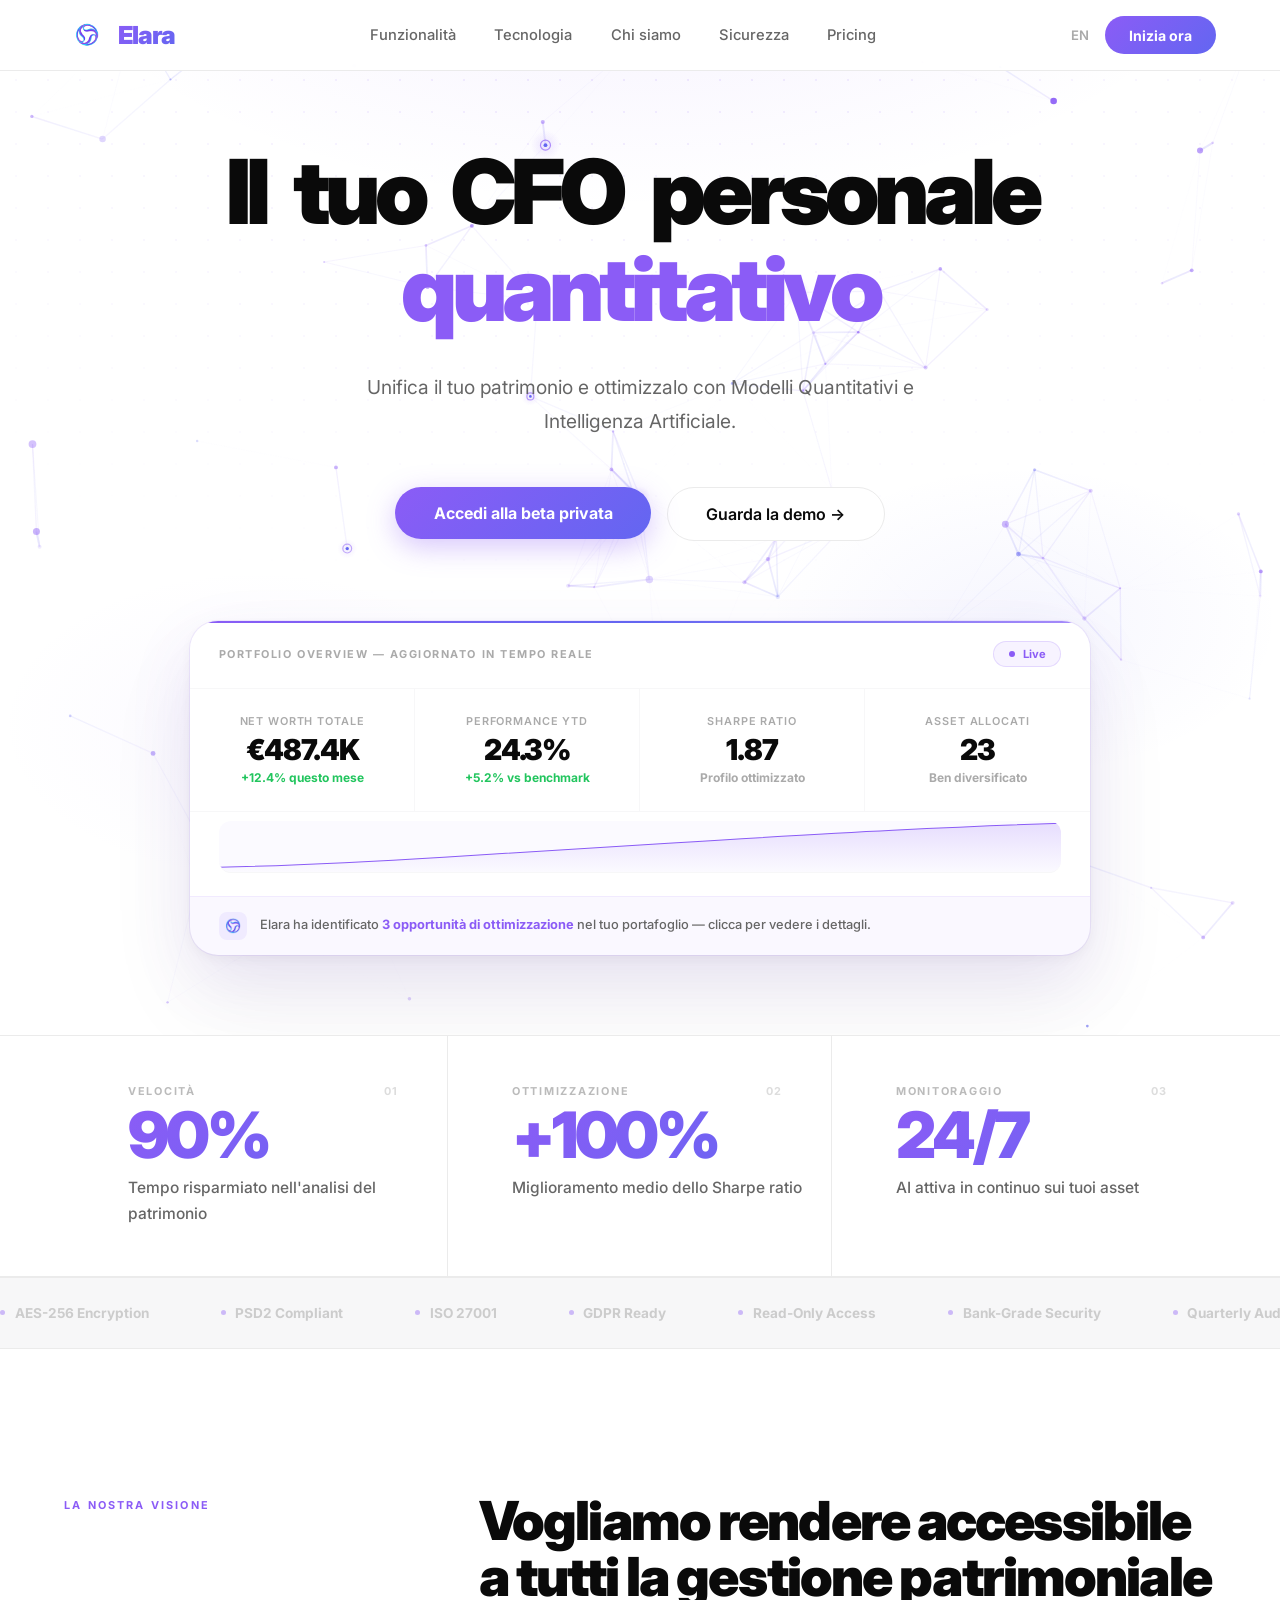
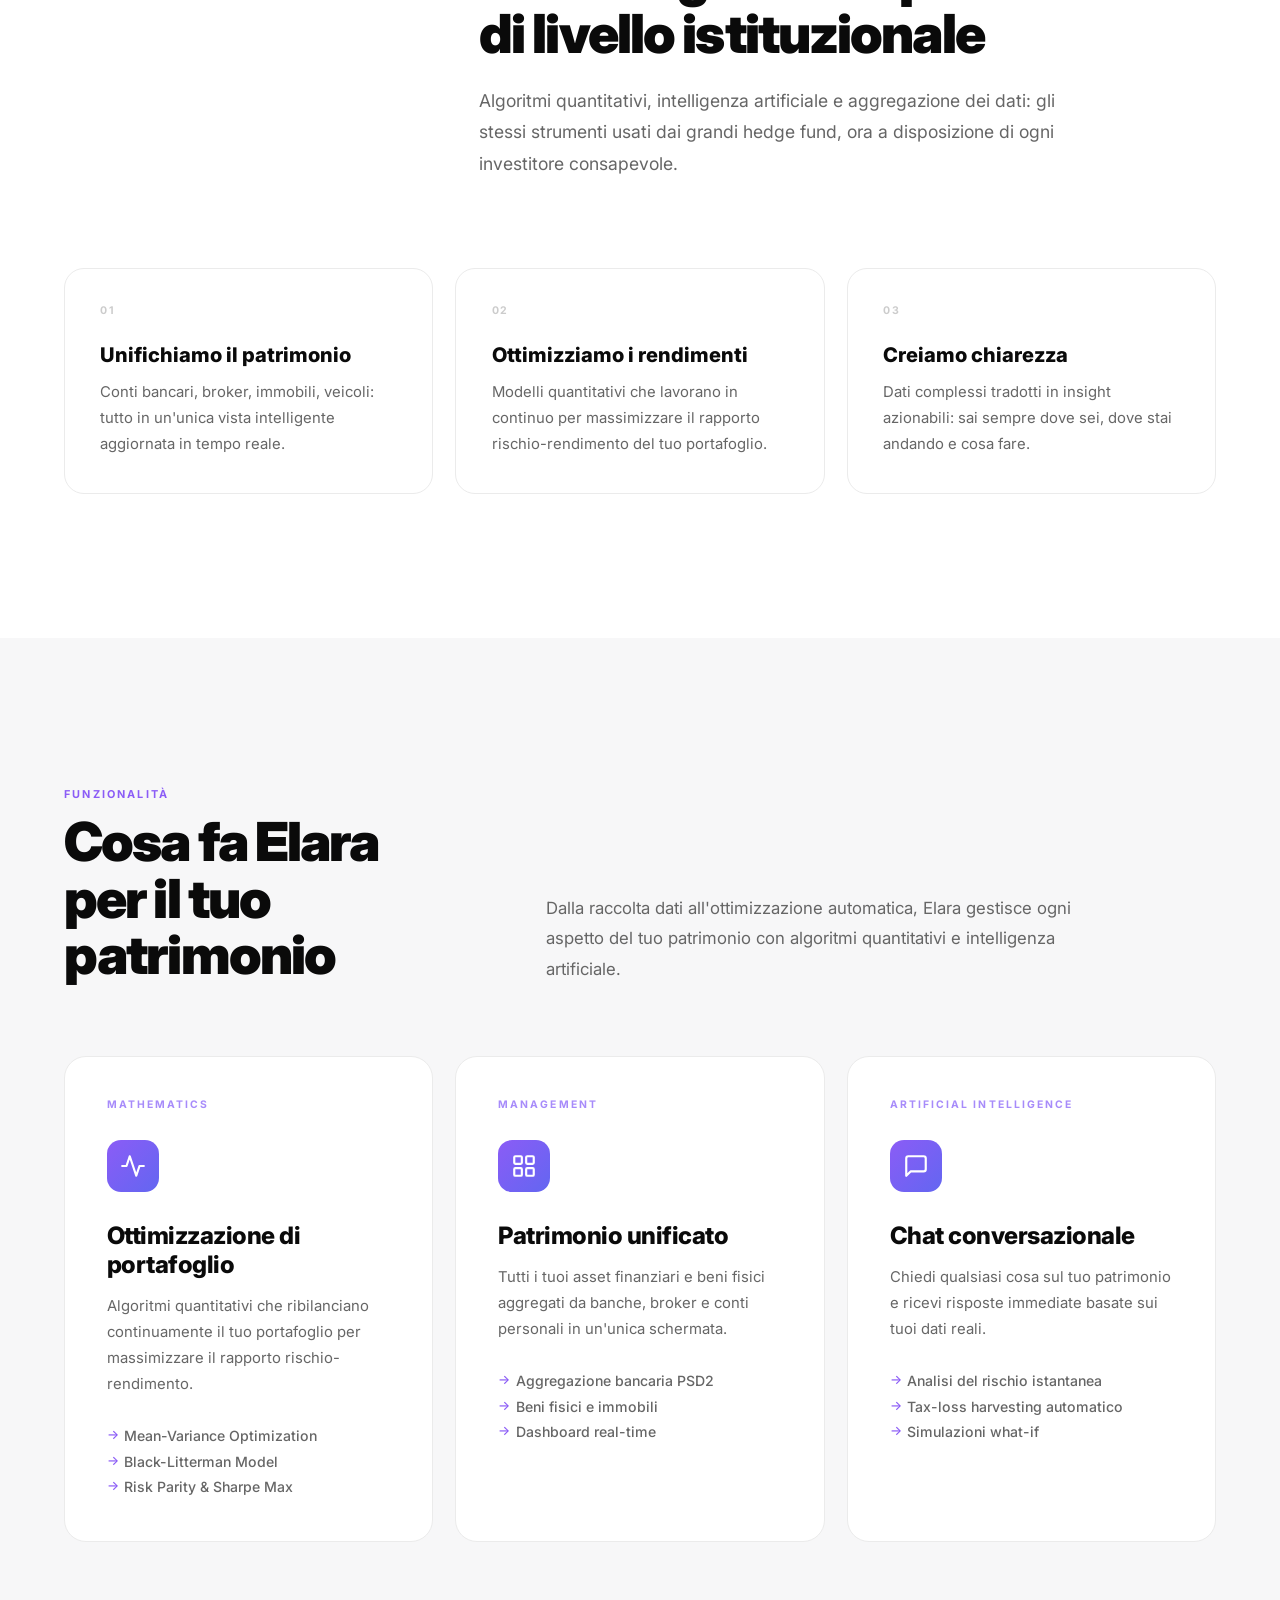
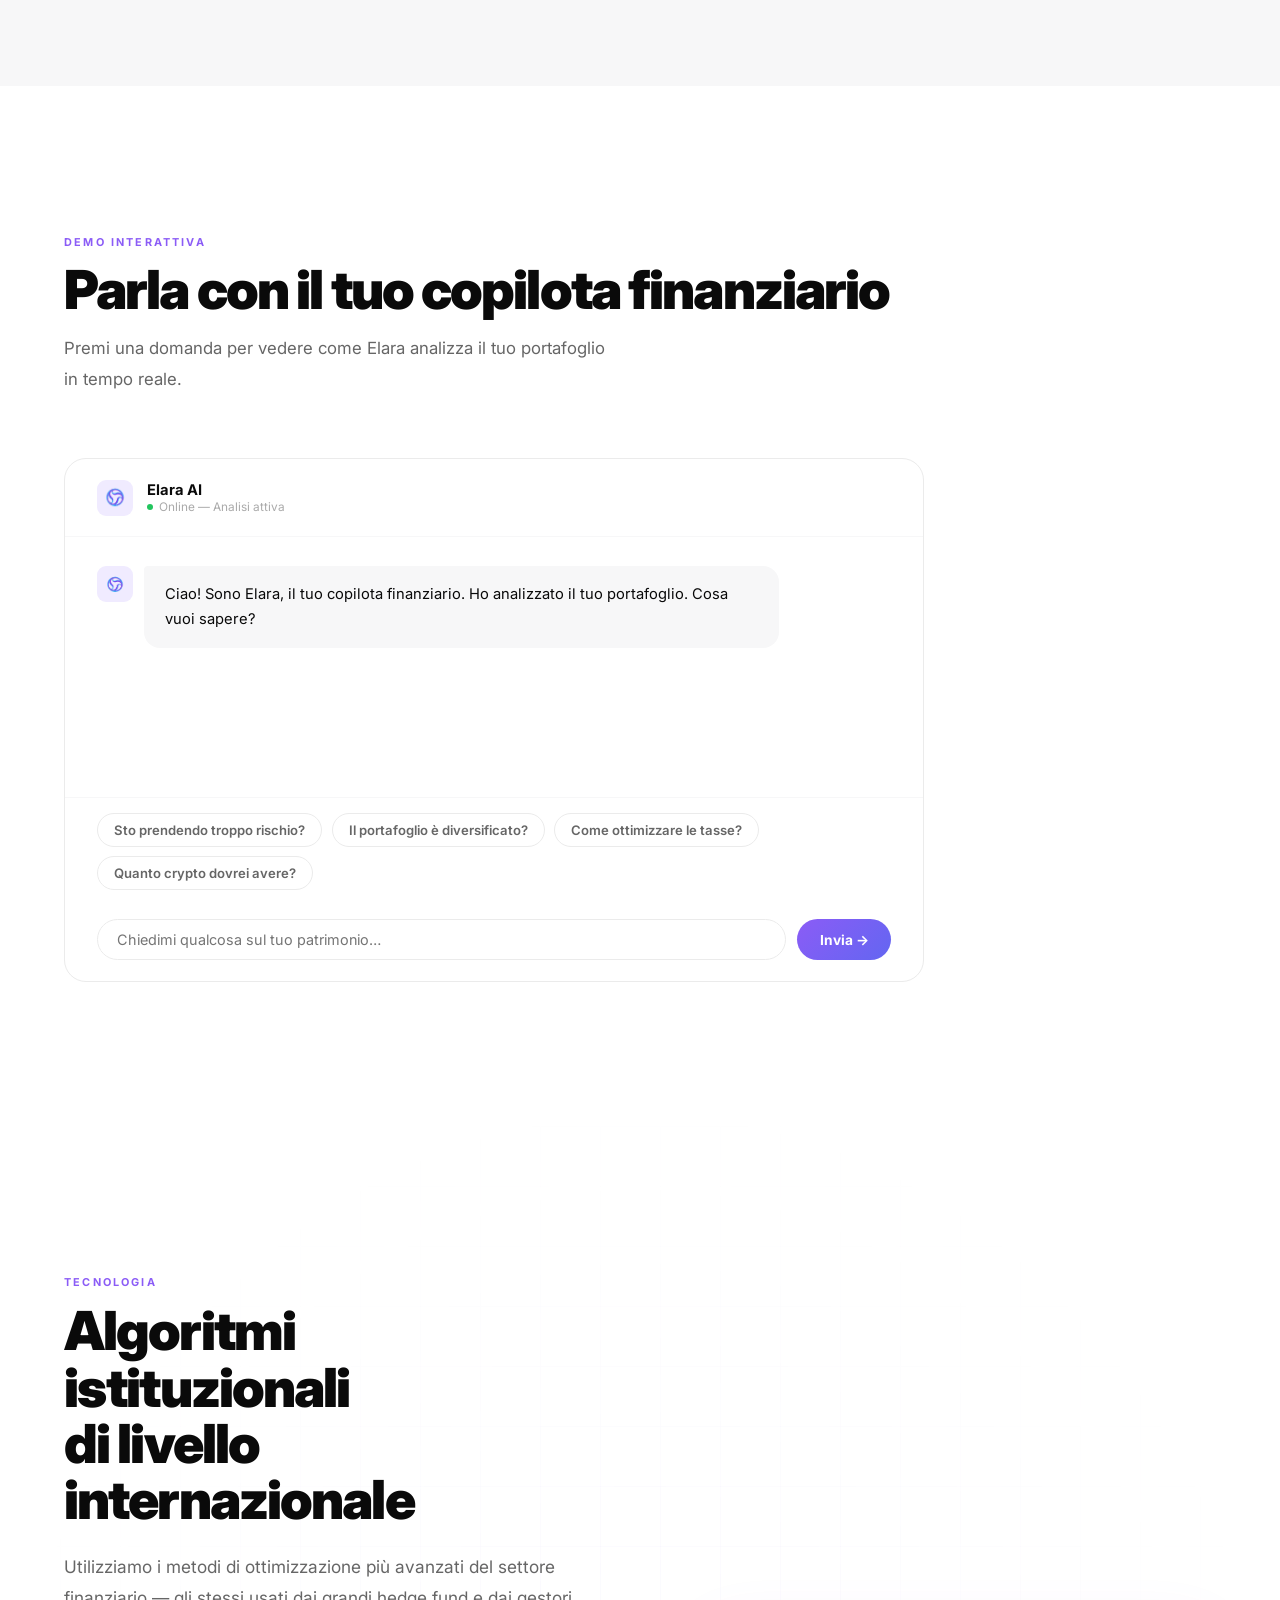
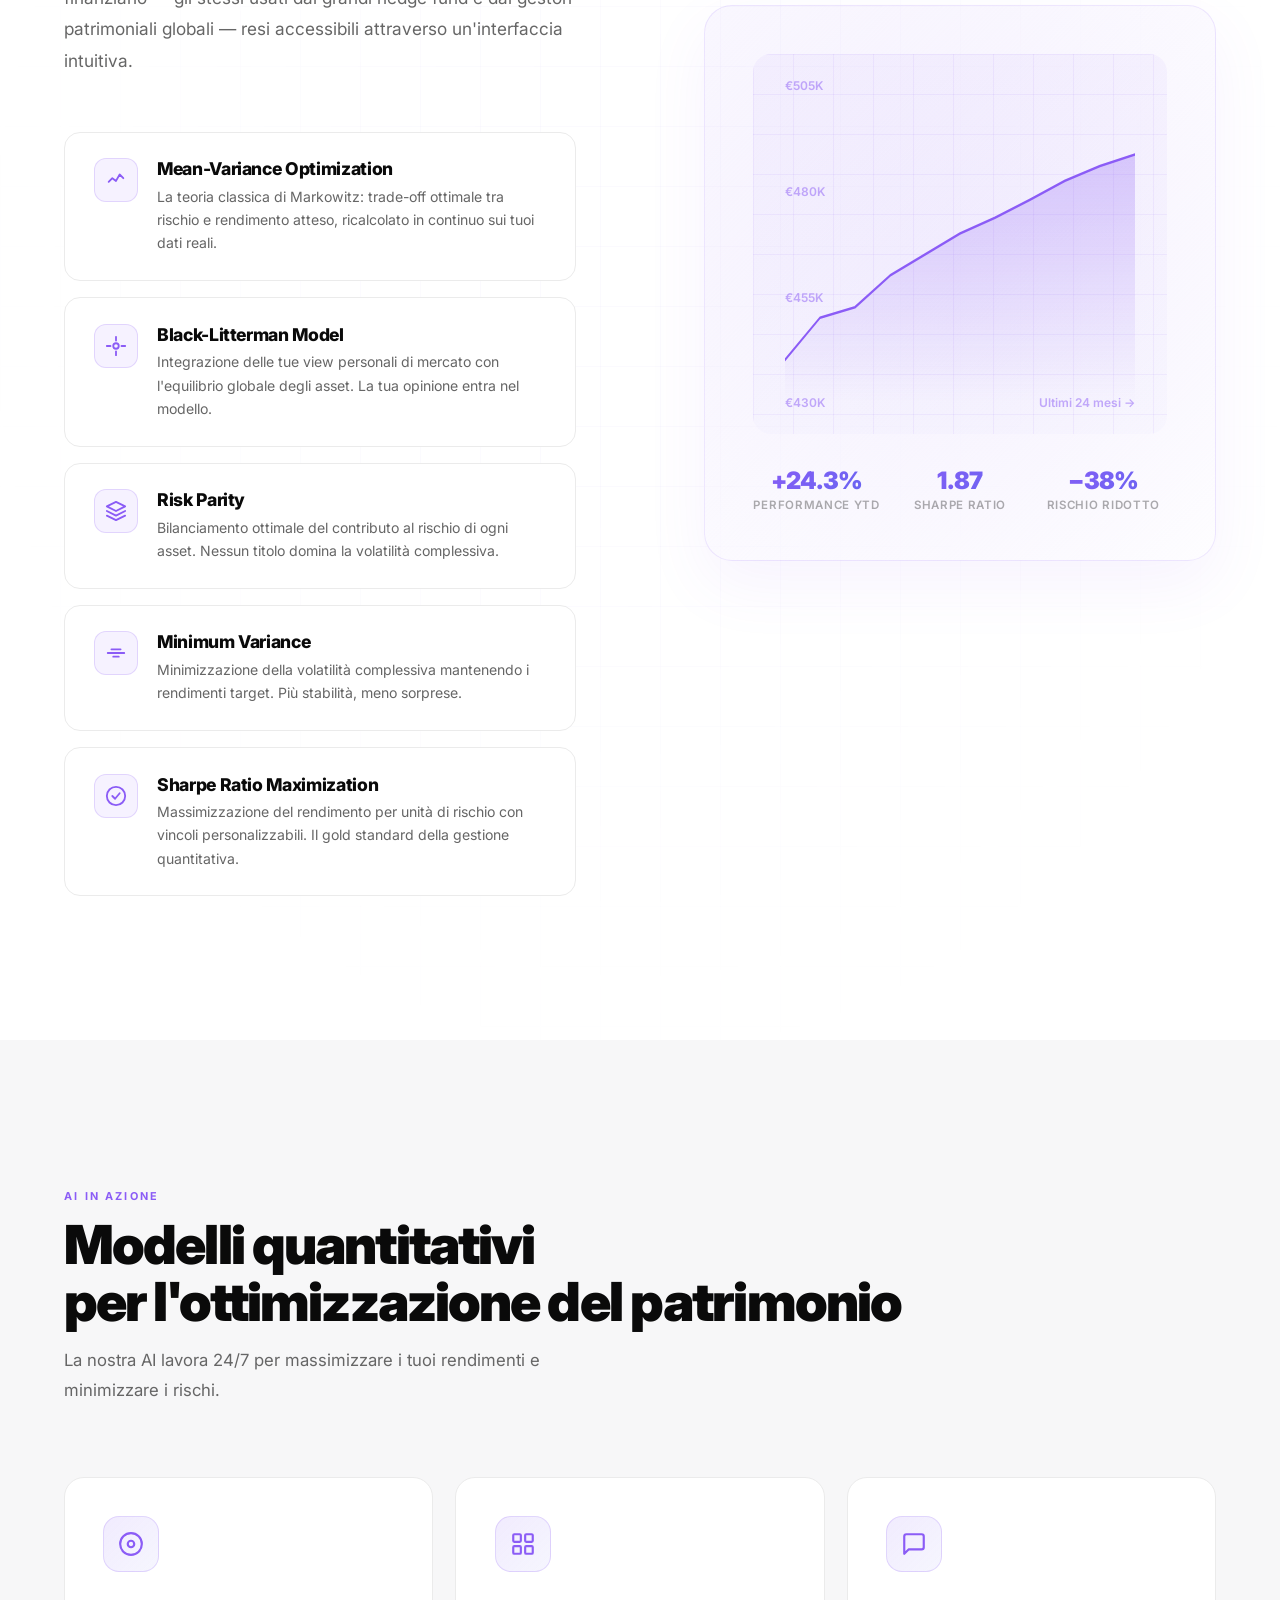
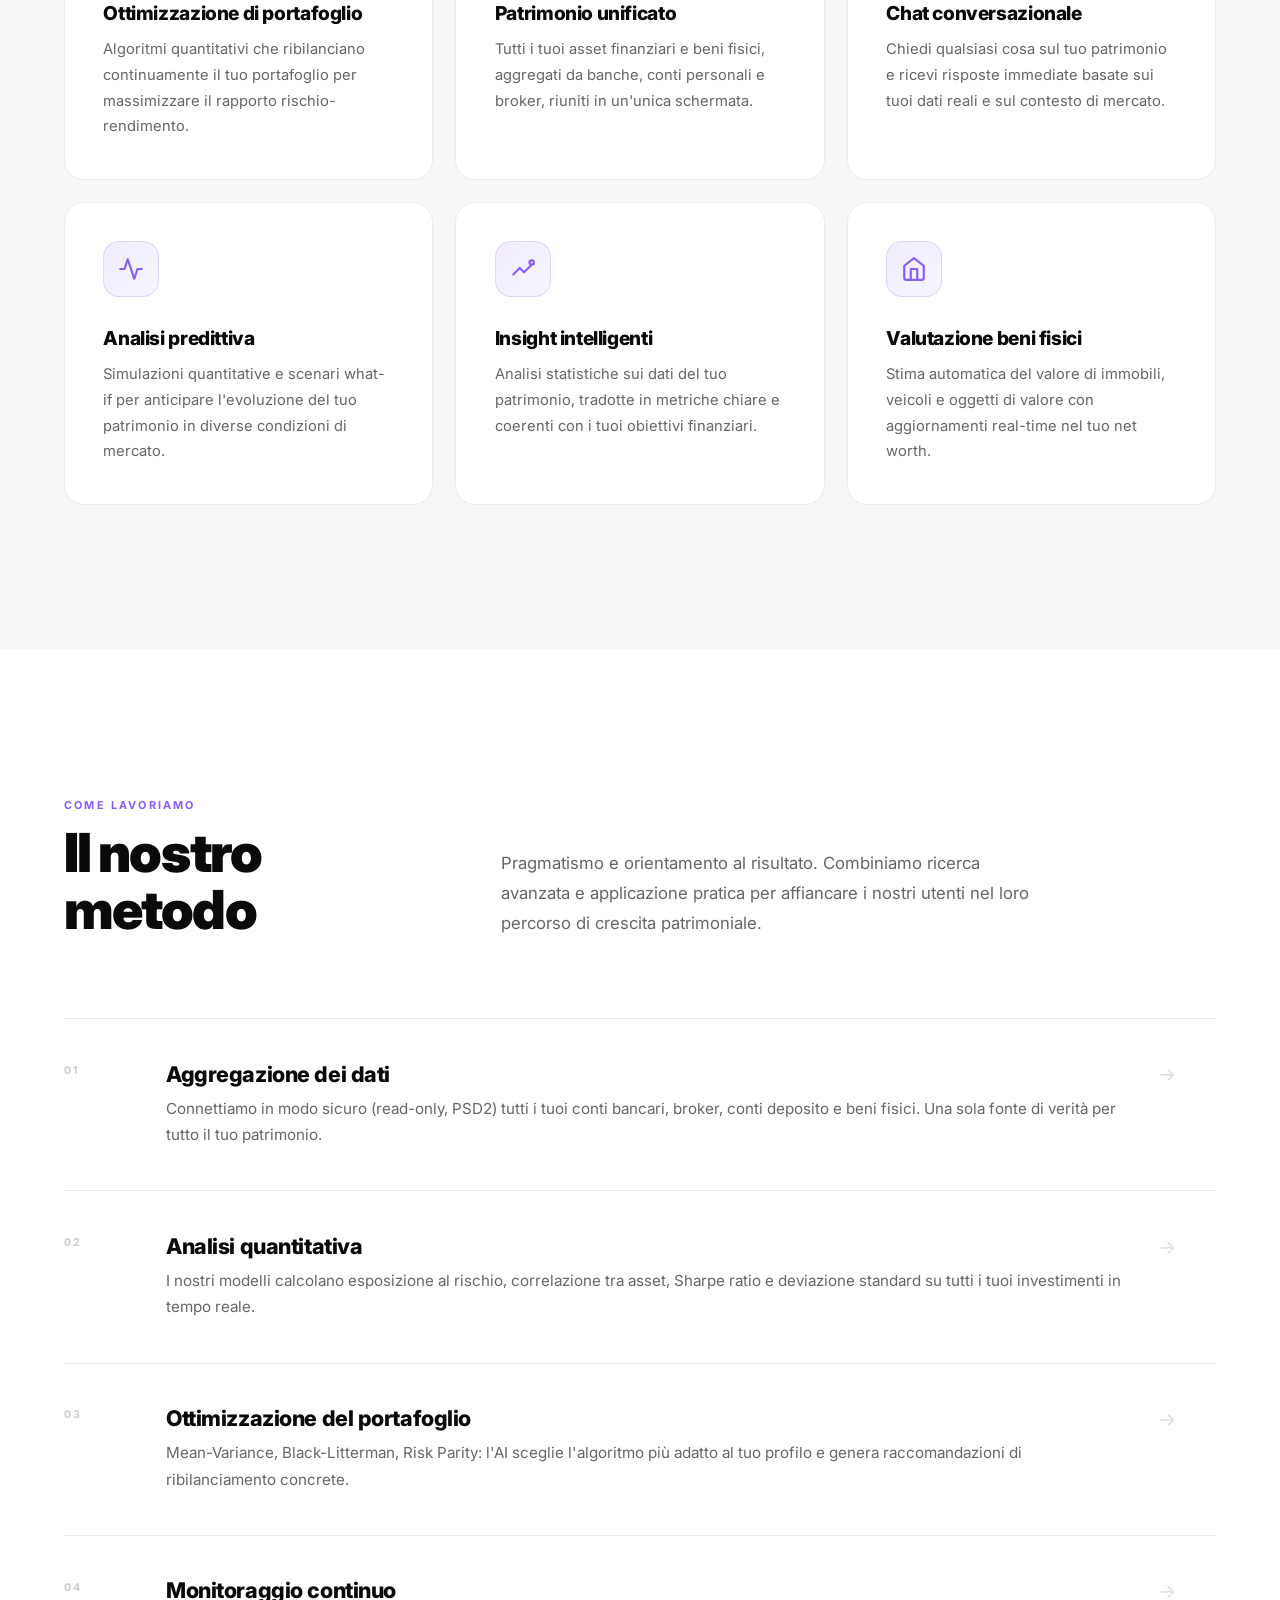
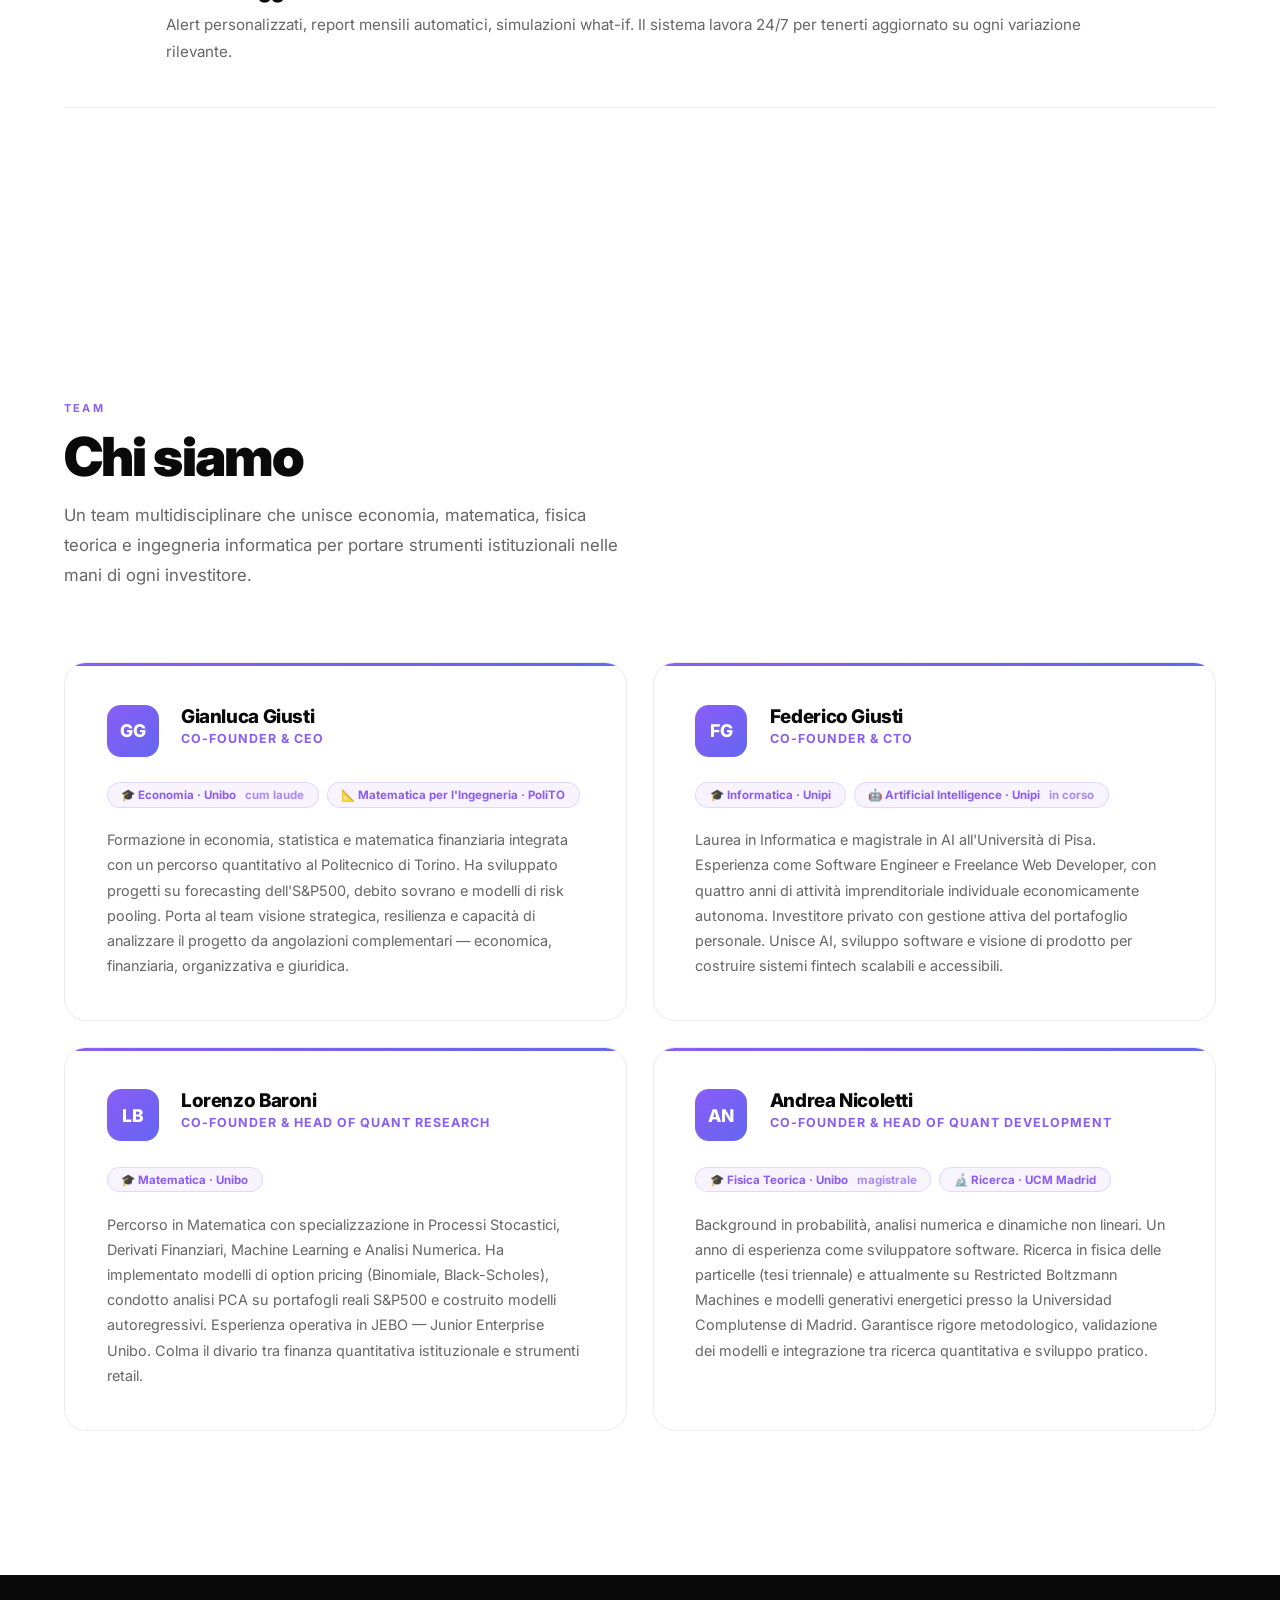
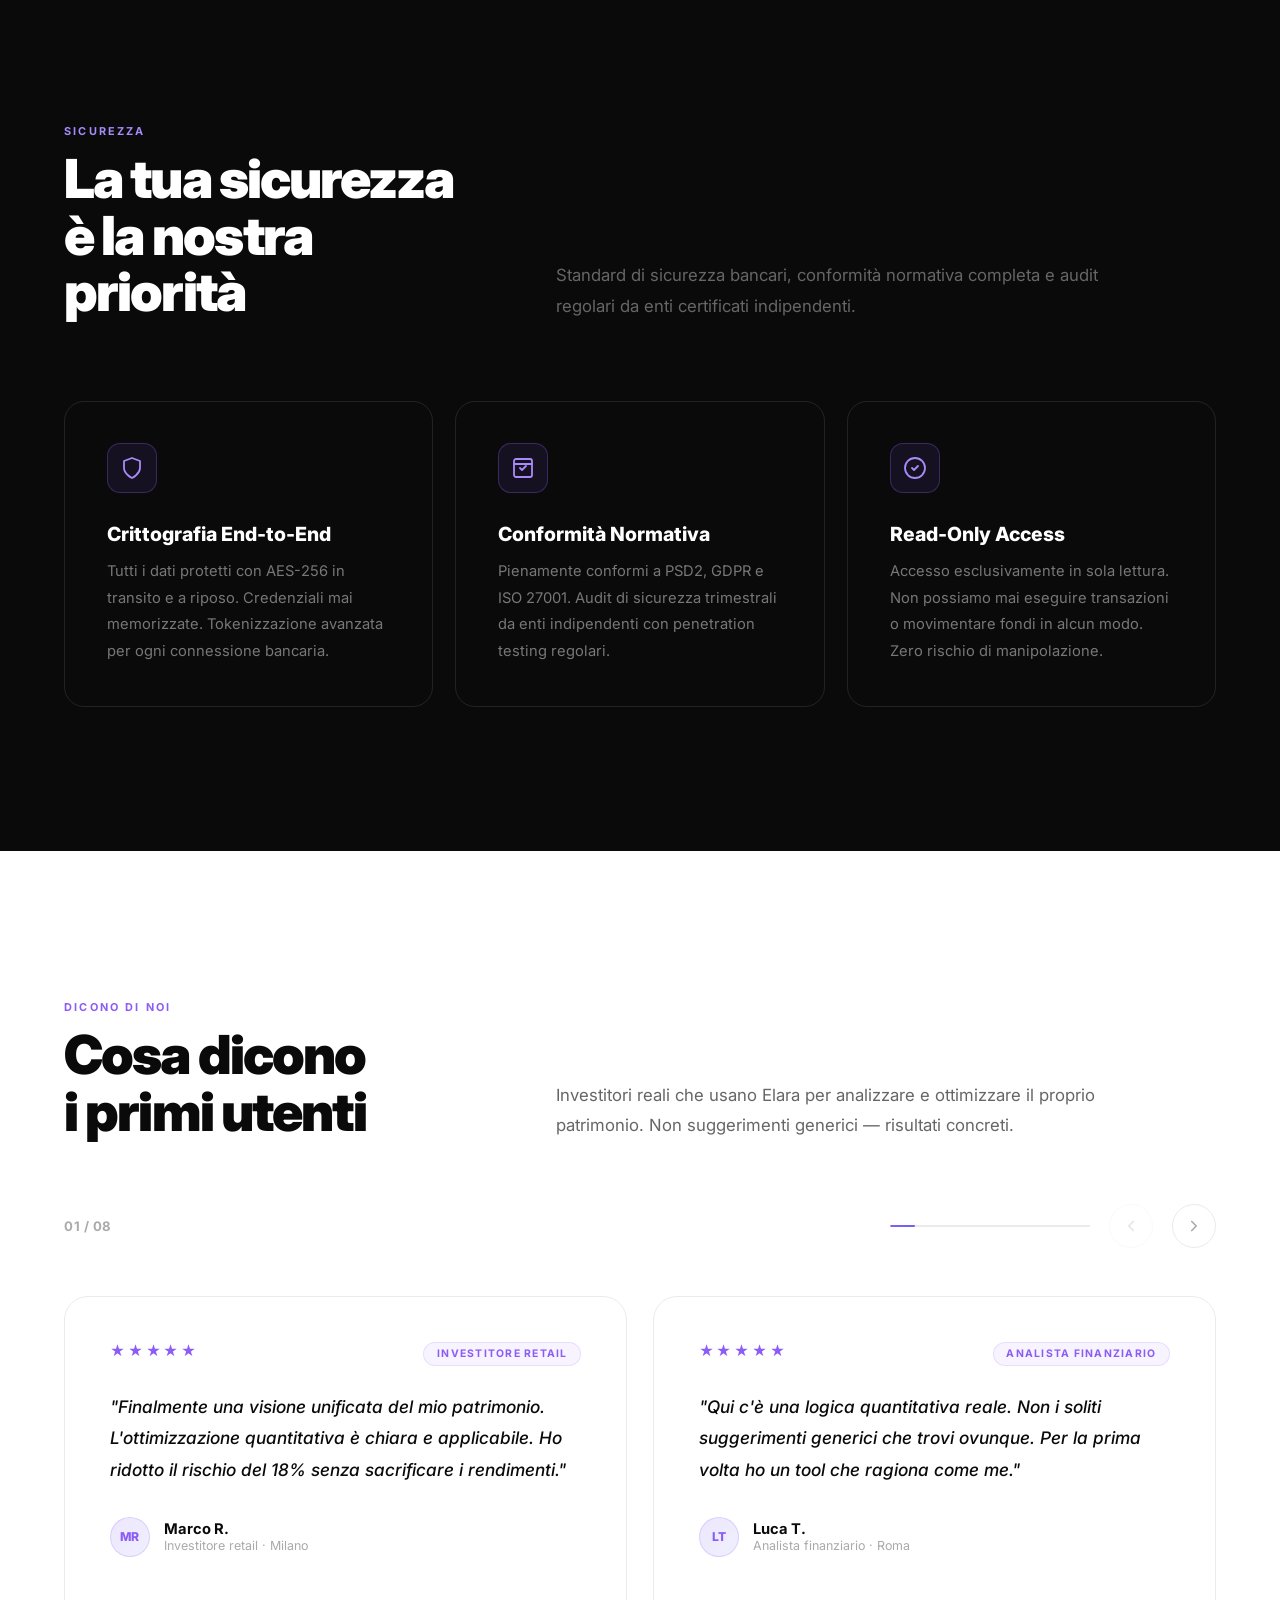
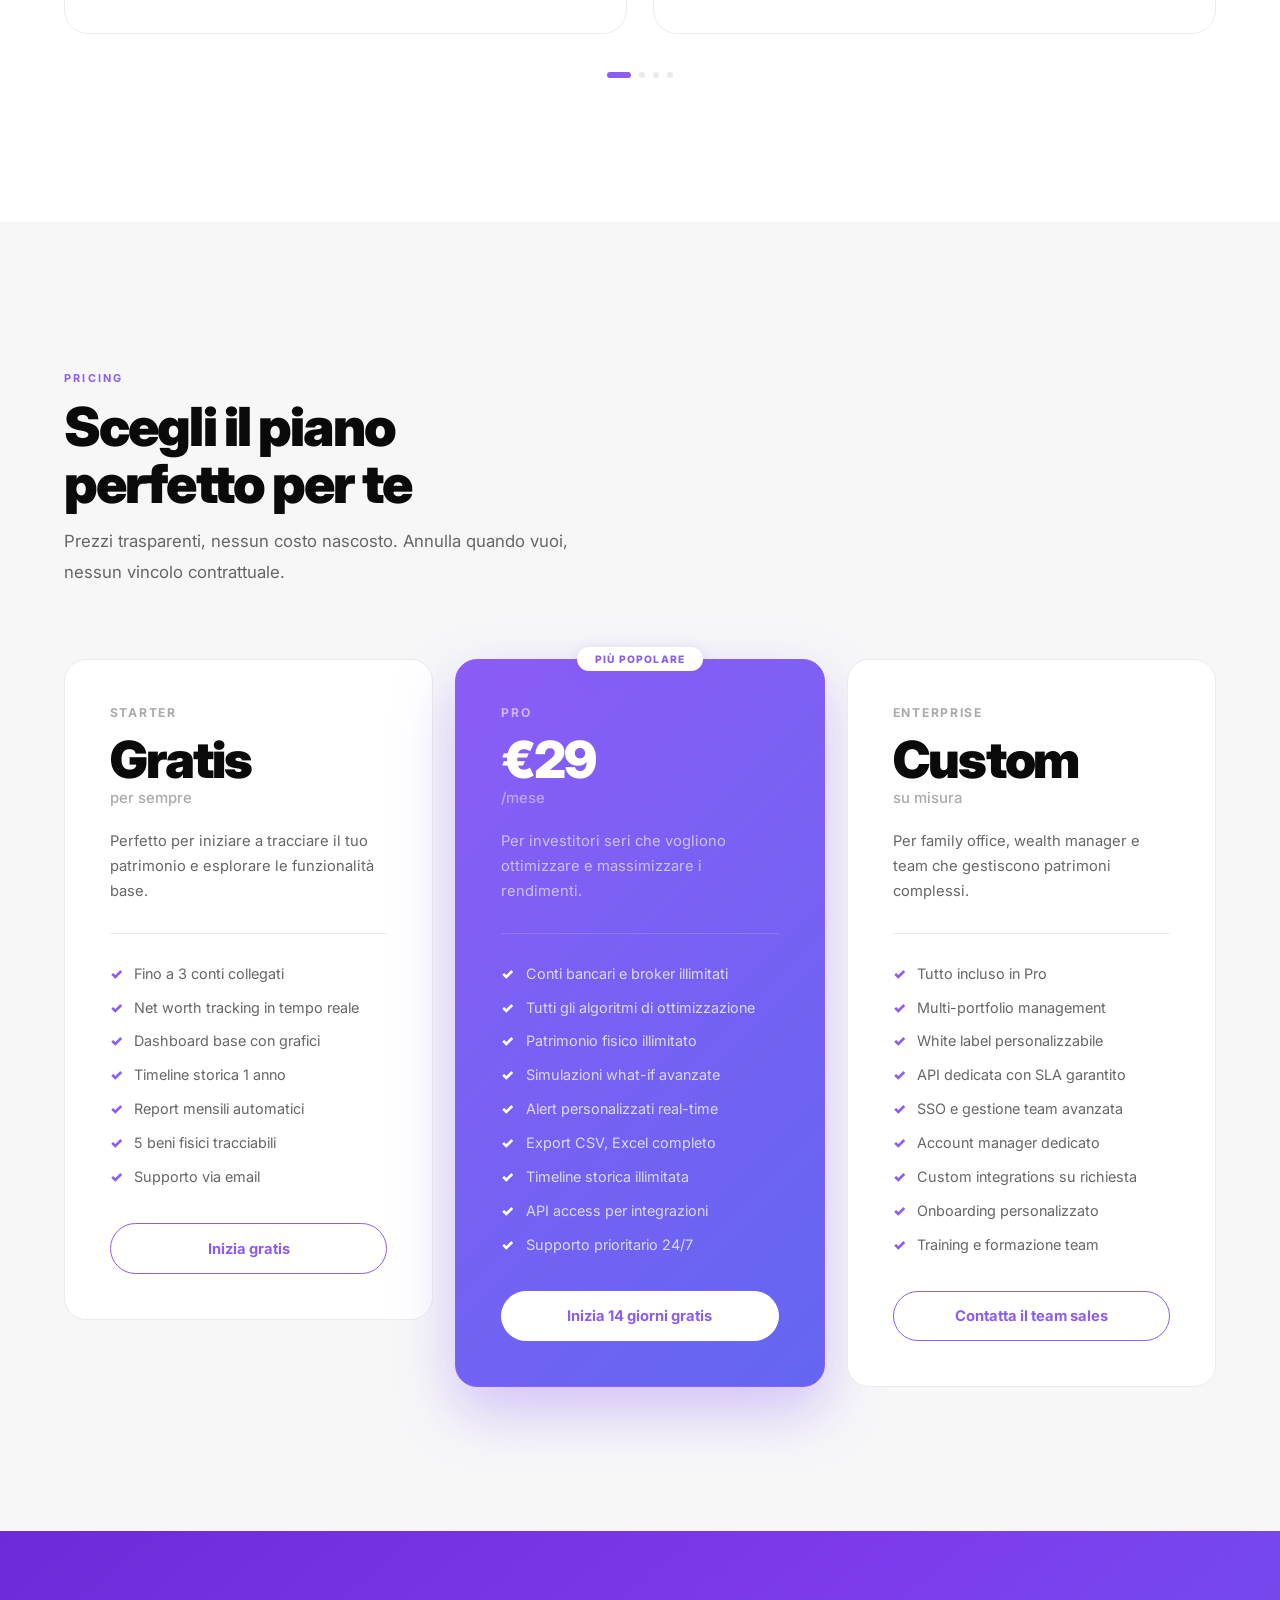
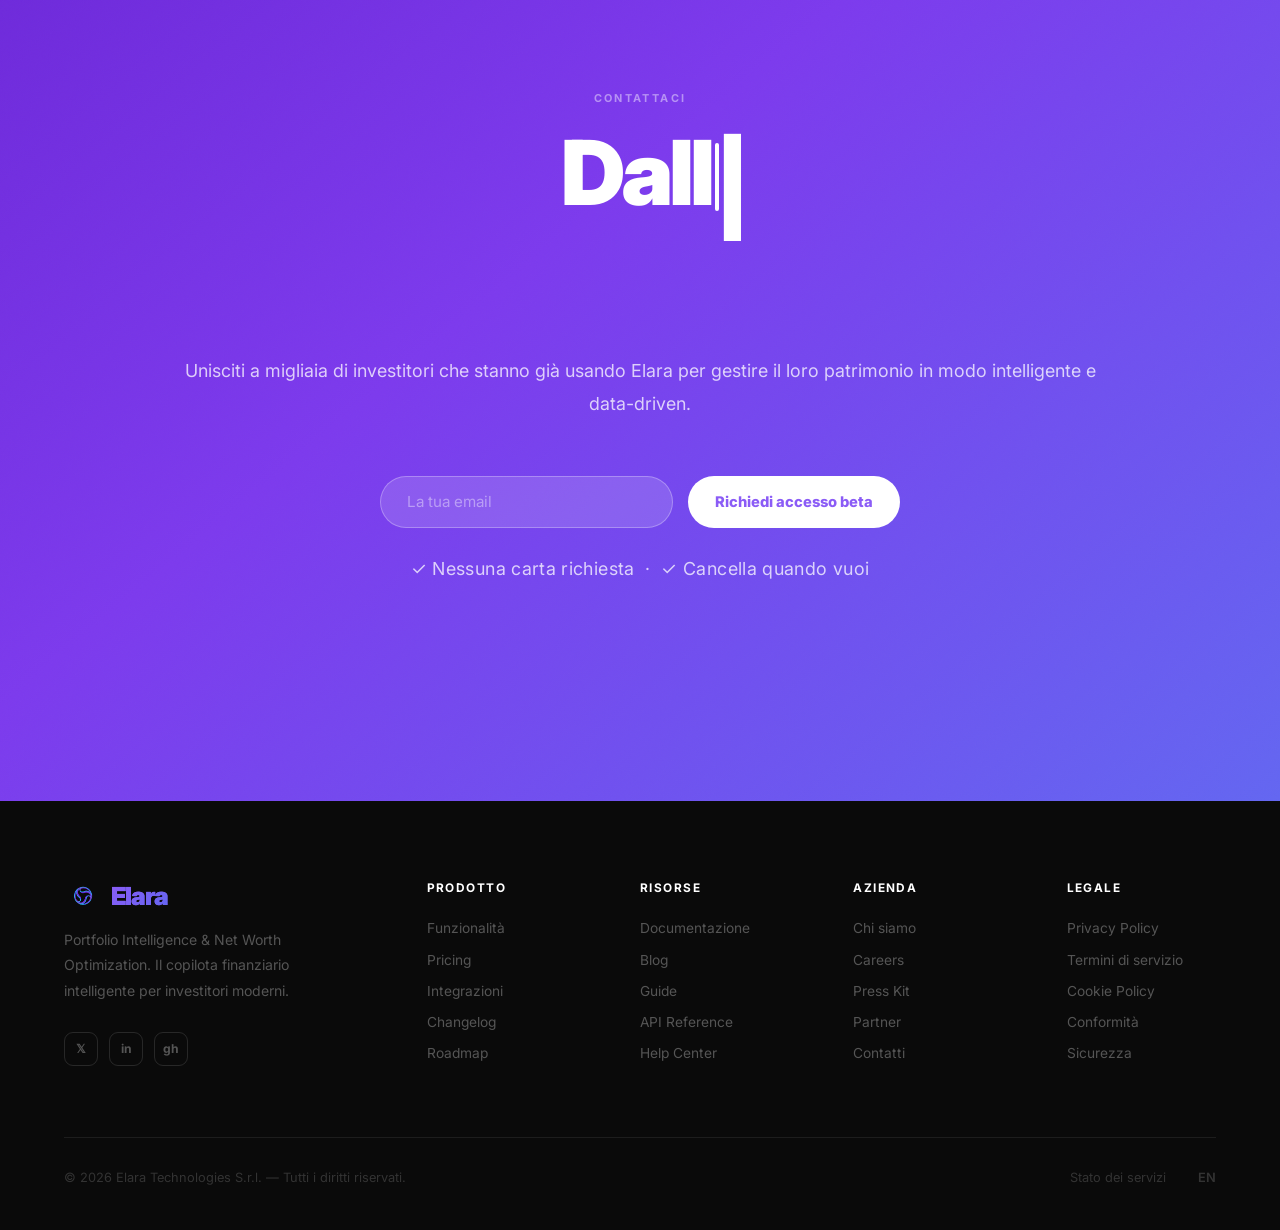
==== commit 66a01d6a: "Add files via upload" ====
--- a/Website/index.html
+++ b/Website/index.html
@@ -9,1280 +9,7 @@
 <link rel="preconnect" href="https://fonts.gstatic.com" crossorigin/>
 <link href="https://fonts.googleapis.com/css2?family=Inter:wght@300;400;500;600;700;800;900&display=swap" rel="stylesheet"/>
 
-<style>
-/* ================================================
-   TOKENS
-================================================ */
-:root{
-  --purple:#8b5cf6;
-  --purple-dark:#6366f1;
-  --purple-light:#a78bfa;
-  --black:#0a0a0a;
-  --white:#fff;
-  --gray-100:#f7f7f8;
-  --gray-200:#ebebeb;
-  --gray-400:#aaa;
-  --gray-600:#666;
-  --green:#22c55e;
-}
-
-/* ================================================
-   RESET
-================================================ */
-*,*::before,*::after{margin:0;padding:0;box-sizing:border-box}
-html{scroll-behavior:smooth}
-body{font-family:'Inter',-apple-system,BlinkMacSystemFont,sans-serif;background:var(--white);color:var(--black);overflow-x:hidden;-webkit-font-smoothing:antialiased;}
-a{text-decoration:none;color:inherit}
-button{font-family:inherit;cursor:pointer;border:none;background:none}
-ul{list-style:none}
-p{line-height:1.7;color:var(--gray-600);}
-
-/* ================================================
-   LAYOUT
-================================================ */
-.wrap{max-width:1320px;margin:0 auto;padding:0 5%;}
-
-/* ================================================
-   LOGO IMAGE (navbar, loader, footer)
-================================================ */
-/* Logo original: 1624×1282px → wider than tall (ratio ~1.27:1)
-   Use height-only sizing so width scales naturally */
-.nav-logo{
-  display:flex;align-items:center;gap:.55rem;
-  text-decoration:none;flex-shrink:0;
-}
-.nav-logo span{
-  font-size:1.55rem;font-weight:900;letter-spacing:-.04em;
-  background:linear-gradient(135deg,var(--purple),var(--purple-dark));
-  -webkit-background-clip:text;-webkit-text-fill-color:transparent;background-clip:text;
-}
-.nav-logo-img{
-  height:36px;width:auto;max-width:none;
-  flex-shrink:0;display:block;
-}
-
-.loader-logo{
-  display:flex;align-items:center;gap:.8rem;
-}
-.loader-logo span{
-  font-size:2.4rem;font-weight:900;letter-spacing:-.04em;
-  background:linear-gradient(135deg,var(--purple),var(--purple-dark));
-  -webkit-background-clip:text;-webkit-text-fill-color:transparent;background-clip:text;
-}
-.loader-logo-img{
-  height:60px;width:auto;max-width:none;flex-shrink:0;display:block;
-}
-
-.fb-name{
-  display:flex;align-items:center;gap:.55rem;
-  margin-bottom:1rem;
-}
-.fb-name span{
-  font-size:1.55rem;font-weight:900;letter-spacing:-.04em;
-  background:linear-gradient(135deg,var(--purple),var(--purple-dark));
-  -webkit-background-clip:text;-webkit-text-fill-color:transparent;background-clip:text;
-}
-.footer-logo-img{
-  height:30px;width:auto;max-width:none;flex-shrink:0;display:block;
-}
-
-/* ================================================
-   NAV
-================================================ */
-.nav{
-  position:absolute;top:0;left:0;right:0;z-index:1000;
-  background:rgba(255,255,255,.94);backdrop-filter:blur(18px);
-  border-bottom:1px solid var(--gray-200);
-}
-.nav-inner{
-  display:flex;justify-content:space-between;align-items:center;
-  max-width:1320px;margin:0 auto;padding:0 5%;height:70px;
-}
-.nav-links{display:flex;gap:2.4rem;}
-.nav-links a{font-size:.92rem;font-weight:500;color:var(--gray-600);transition:color .2s;}
-.nav-links a:hover{color:var(--black);}
-.nav-right{display:flex;align-items:center;gap:1rem;}
-.btn-lang{font-size:.82rem;font-weight:600;color:var(--gray-400);transition:color .2s;}
-.btn-lang:hover{color:var(--black);}
-/* CTA button — Elara purple */
-.btn-nav-cta{
-  padding:.65rem 1.5rem;
-  background:linear-gradient(135deg,var(--purple),var(--purple-dark));
-  color:#fff;border-radius:50px;font-size:.88rem;font-weight:700;
-  transition:all .25s;white-space:nowrap;
-}
-.btn-nav-cta:hover{transform:translateY(-2px);box-shadow:0 10px 28px rgba(139,92,246,.4);}
-
-/* ================================================
-   HERO — centered full-width 2026
-================================================ */
-.hero{
-  padding:9rem 0 5rem;
-  position:relative;overflow:hidden;
-  background:#fff;
-}
-
-/* Subtle aurora gradient in background */
-.hero::before{
-  content:'';position:absolute;inset:0;pointer-events:none;
-  background:
-    radial-gradient(ellipse 80% 50% at 50% -10%, rgba(139,92,246,.1) 0%, transparent 60%),
-    radial-gradient(ellipse 40% 30% at 80% 60%, rgba(99,102,241,.06) 0%, transparent 50%),
-    radial-gradient(ellipse 40% 30% at 20% 70%, rgba(167,139,250,.05) 0%, transparent 50%);
-  animation:auroraShift 14s ease-in-out infinite;
-}
-@keyframes auroraShift{
-  0%,100%{opacity:1;}
-  50%{opacity:.7;transform:scale(1.05);}
-}
-
-/* Dot grid overlay */
-.hero::after{
-  content:'';position:absolute;inset:0;pointer-events:none;
-  background-image:radial-gradient(circle, rgba(139,92,246,.12) 1px, transparent 1px);
-  background-size:32px 32px;
-  mask-image:radial-gradient(ellipse 80% 60% at 50% 0%, black 0%, transparent 100%);
-}
-
-.hero-center{
-  max-width:1320px;margin:0 auto;padding:0 5%;
-  display:flex;flex-direction:column;align-items:center;
-  text-align:center;
-  position:relative;z-index:1;
-}
-
-/* Badge */
-.hero-badge{
-  display:inline-flex;align-items:center;gap:.5rem;
-  padding:.42rem 1.1rem;
-  background:rgba(139,92,246,.07);
-  border:1px solid rgba(139,92,246,.2);
-  border-radius:50px;font-size:.74rem;font-weight:700;
-  letter-spacing:.1em;text-transform:uppercase;color:var(--purple);
-  margin-bottom:2.4rem;position:relative;z-index:1;
-}
-.badge-dot{width:7px;height:7px;border-radius:50%;background:var(--purple);animation:livePulse 2s ease infinite;}
-
-/* Giant headline — word-by-word reveal, no clipping */
-.hero-headline{
-  font-size:clamp(2.8rem,7vw,7.5rem);
-  font-weight:900;line-height:1.08;letter-spacing:-.055em;
-  margin-bottom:2rem;position:relative;z-index:1;
-  color:var(--black);
-}
-.hw{
-  display:inline-block;
-  margin-right:.18em;
-  /* NO overflow:hidden — prevents letter clipping */
-  opacity:0;
-  transform:translateY(22px);
-  transition:opacity .6s cubic-bezier(.22,.61,.36,1),
-             transform .6s cubic-bezier(.22,.61,.36,1);
-}
-.hw:last-child{margin-right:0;}
-.hw-inner{display:inline;}
-
-.hero-headline.in .hw{opacity:1;transform:translateY(0);}
-.hero-headline.in .hw:nth-child(1){transition-delay:.06s;}
-.hero-headline.in .hw:nth-child(2){transition-delay:.14s;}
-.hero-headline.in .hw:nth-child(3){transition-delay:.22s;}
-.hero-headline.in .hw:nth-child(4){transition-delay:.30s;}
-.hero-headline.in .hw:nth-child(5){transition-delay:.38s;}
-
-/* "finanziario" — solid purple, no animation */
-.hw-accent{color:var(--purple);}
-.hw-accent .hw-inner{color:var(--purple);}
-
-/* No floating chips */
-.float-tag{display:none;}
-
-.hero-sub{
-  font-size:1.2rem;color:var(--gray-600);line-height:1.8;
-  margin-bottom:3rem;max-width:52ch;position:relative;z-index:1;
-}
-.hero-btns{display:flex;gap:1rem;flex-wrap:wrap;justify-content:center;margin-bottom:5rem;position:relative;z-index:1;}
-.btn-primary{
-  padding:1rem 2.4rem;
-  background:linear-gradient(135deg,var(--purple),var(--purple-dark));
-  color:#fff;border-radius:50px;font-size:1rem;font-weight:700;
-  transition:all .28s;
-  box-shadow:0 8px 28px rgba(139,92,246,.35);
-}
-/* ── MORPHING BUTTON (pill → circle + arrow) ── */
-.btn-morph{
-  position:relative;overflow:hidden;
-  height:52px;
-  min-width:52px;
-  display:inline-flex;align-items:center;justify-content:center;
-  white-space:nowrap;
-}
-.btn-morph .btn-label{
-  transition:opacity .22s ease, transform .22s ease;
-  display:block;
-}
-.btn-morph .btn-arrow{
-  position:absolute;inset:0;
-  display:flex;align-items:center;justify-content:center;
-  opacity:0;
-  transform:scale(.5) rotate(-45deg);
-  transition:opacity .3s ease .1s, transform .35s cubic-bezier(.34,1.56,.64,1) .1s;
-}
-.btn-morph .btn-arrow svg{
-  width:22px;height:22px;stroke:currentColor;fill:none;
-  stroke-width:2.5;stroke-linecap:round;stroke-linejoin:round;
-}
-
-/* ── btn-primary: slide-arrow hover (same as btn-secondary) ── */
-.btn-primary.btn-morph{
-  gap:0;
-  transition:
-    padding-right .42s cubic-bezier(.22,.61,.36,1),
-    box-shadow .3s ease,
-    transform .28s ease;
-}
-.btn-primary.btn-morph .btn-label{
-  transition:transform .42s cubic-bezier(.22,.61,.36,1);
-  display:inline-block;
-}
-.btn-primary.btn-morph .btn-arrow{
-  /* Reset absolute positioning — inline slide instead */
-  position:static;
-  max-width:0;overflow:hidden;opacity:0;
-  transform:translateX(-10px);
-  transition:
-    max-width .48s cubic-bezier(.34,1.15,.64,1),
-    opacity .28s ease .08s,
-    transform .48s cubic-bezier(.34,1.15,.64,1);
-}
-.btn-primary.btn-morph .btn-arrow svg{
-  width:17px;height:17px;stroke:#fff;fill:none;
-  stroke-width:2.4;stroke-linecap:round;stroke-linejoin:round;flex-shrink:0;
-}
-.btn-primary.btn-morph:hover{
-  padding-right:2rem;
-  transform:translateY(-3px);
-  box-shadow:0 18px 48px rgba(139,92,246,.5);
-}
-.btn-primary.btn-morph:hover .btn-label{transform:translateX(-3px);}
-.btn-primary.btn-morph:hover .btn-arrow{
-  max-width:28px;opacity:1;transform:translateX(4px);
-}
-
-/* Triggered state */
-.btn-morph.morphing{
-  width:52px!important;
-  padding-left:0!important;padding-right:0!important;
-  border-radius:50%!important;
-  pointer-events:none;
-}
-.btn-morph.morphing .btn-label{opacity:0;transform:scale(.7);}
-.btn-morph.morphing .btn-arrow{opacity:1;transform:scale(1) rotate(0deg);}
-
-/* Success state */
-.btn-morph.success{
-  width:52px!important;
-  padding-left:0!important;padding-right:0!important;
-  border-radius:50%!important;
-  pointer-events:none;
-}
-.btn-morph.success .btn-label{opacity:0;}
-.btn-morph.success .btn-arrow{opacity:1;transform:scale(1) rotate(0deg);}
-
-/* Transition for the container itself */
-.btn-morph{
-  transition:
-    width .5s cubic-bezier(.4,0,.2,1),
-    border-radius .5s cubic-bezier(.4,0,.2,1),
-    padding .5s cubic-bezier(.4,0,.2,1),
-    box-shadow .3s ease,
-    transform .3s ease,
-    background .3s ease;
-}
-.btn-secondary{
-  padding:1rem 2.4rem;background:#fff;color:var(--black);
-  border:1.5px solid var(--gray-200);border-radius:50px;
-  font-size:1rem;font-weight:600;transition:all .28s;
-}
-.btn-secondary:hover{border-color:var(--black);transform:translateY(-3px);}
-
-/* ── Hero card — wide floating dashboard ── */
-.hero-visual{
-  width:100%;max-width:900px;
-  position:relative;z-index:1;
-}
-.hero-card{
-  background:#fff;border-radius:28px;overflow:hidden;
-  box-shadow:
-    0 0 0 1px rgba(139,92,246,.1),
-    0 8px 24px rgba(0,0,0,.05),
-    0 32px 80px rgba(139,92,246,.12),
-    0 60px 120px rgba(0,0,0,.07);
-  position:relative;
-}
-.hero-card::before{
-  content:'';position:absolute;top:0;left:0;right:0;height:2px;z-index:2;
-  background:linear-gradient(90deg,var(--purple) 0%,var(--purple-dark) 50%,var(--purple-light) 100%);
-}
-
-/* Card header */
-.hcard-header{
-  padding:1.3rem 2rem;border-bottom:1px solid var(--gray-100);
-  display:flex;justify-content:space-between;align-items:center;
-}
-.hcard-lbl{font-size:.68rem;font-weight:700;letter-spacing:.14em;text-transform:uppercase;color:var(--gray-400);}
-.hcard-live{
-  display:flex;align-items:center;gap:.5rem;padding:.3rem .9rem;
-  background:rgba(139,92,246,.07);border:1px solid rgba(139,92,246,.18);
-  border-radius:50px;font-size:.7rem;font-weight:700;color:var(--purple);
-}
-.live-dot{width:6px;height:6px;border-radius:50%;background:var(--purple);
-  animation:livePulse 2s ease infinite;}
-@keyframes livePulse{0%{box-shadow:0 0 0 0 rgba(139,92,246,.5)}70%{box-shadow:0 0 0 6px rgba(139,92,246,0)}100%{box-shadow:0 0 0 0 rgba(139,92,246,0)}}
-
-/* 4-col KPI row */
-.hcard-kpis{
-  display:grid;grid-template-columns:repeat(4,1fr);
-  border-bottom:1px solid var(--gray-100);
-}
-.hkpi{padding:1.6rem 2rem;border-right:1px solid var(--gray-100);}
-.hkpi:last-child{border-right:none;}
-.hkpi-lbl{font-size:.68rem;font-weight:600;color:var(--gray-400);letter-spacing:.08em;text-transform:uppercase;margin-bottom:.5rem;display:block;}
-.hkpi-val{font-size:1.8rem;font-weight:900;letter-spacing:-.04em;color:var(--black);display:block;line-height:1;}
-.hkpi-meta{font-size:.75rem;font-weight:700;color:var(--green);display:block;margin-top:.3rem;}
-.hkpi-meta.neutral{color:var(--gray-400);}
-
-/* Sparkline full-width */
-.hcard-spark{
-  height:110px;margin:0;
-  background:linear-gradient(180deg,rgba(139,92,246,.03) 0%,rgba(139,92,246,.01) 100%);
-  overflow:hidden;position:relative;border-bottom:1px solid var(--gray-100);
-}
-.hcard-spark svg{position:absolute;inset:0;width:100%;height:100%;}
-
-/* AI insight bar */
-.hcard-ai{
-  padding:1rem 2rem;
-  background:rgba(139,92,246,.04);
-  display:flex;align-items:center;gap:.8rem;
-}
-.hcard-ai-dot{
-  width:28px;height:28px;border-radius:8px;
-  background:linear-gradient(135deg,var(--purple),var(--purple-dark));
-  display:flex;align-items:center;justify-content:center;
-  font-size:.8rem;flex-shrink:0;
-}
-.hcard-ai p{font-size:.82rem;font-weight:500;color:var(--gray-600);line-height:1.45;margin:0;}
-.hcard-ai strong{color:var(--purple);font-weight:700;}
-
-/* Floating chips */
-.float-tag{
-  position:absolute;background:rgba(255,255,255,.95);
-  backdrop-filter:blur(20px);
-  border:1px solid rgba(139,92,246,.14);
-  border-radius:50px;padding:.55rem 1.1rem;
-  font-size:.78rem;font-weight:700;color:var(--black);
-  box-shadow:0 12px 32px rgba(139,92,246,.12),0 2px 8px rgba(0,0,0,.06);
-  white-space:nowrap;display:flex;align-items:center;gap:.5rem;
-}
-.ft-dot{width:6px;height:6px;border-radius:50%;background:var(--green);animation:livePulse 2s ease infinite;}
-.ft-1{top:-18px;right:40px;animation:floatA 4.5s ease-in-out infinite;}
-.ft-2{bottom:-18px;left:40px;animation:floatB 5.5s ease-in-out infinite 1.2s;}
-
-@media(max-width:1100px){
-  .hero-headline{font-size:clamp(3rem,10vw,6rem);}
-}
-@media(max-width:768px){
-  .hcard-kpis{grid-template-columns:1fr 1fr;}
-  .hkpi{border-bottom:1px solid var(--gray-100);}
-  .hkpi:nth-child(2){border-right:none;}
-  .hkpi:nth-child(3){border-bottom:none;}
-  .hkpi:nth-child(4){border-right:none;border-bottom:none;}
-  .hero-headline{font-size:clamp(2.8rem,12vw,5rem);}
-}
-
-/* ── PAGE LOADER ── */
-.page-loader{
-  position:fixed;inset:0;z-index:9999;background:#fff;
-  display:flex;flex-direction:column;align-items:center;justify-content:center;gap:2rem;
-  transition:opacity .6s cubic-bezier(.4,0,.2,1),visibility .6s;
-}
-.page-loader.done{opacity:0;visibility:hidden;pointer-events:none;}
-.loader-logo{
-  font-size:2.4rem;font-weight:900;letter-spacing:-.04em;
-  background:linear-gradient(135deg,var(--purple),var(--purple-dark));
-  -webkit-background-clip:text;-webkit-text-fill-color:transparent;background-clip:text;
-}
-.loader-bar{width:160px;height:2px;background:var(--gray-200);border-radius:2px;overflow:hidden;}
-.loader-progress{height:100%;width:0%;background:linear-gradient(90deg,var(--purple),var(--purple-dark));border-radius:2px;transition:width .05s linear;}
-
-/* ── ENTRANCE ANIMATIONS ── */
-.a-up{opacity:0;transform:translateY(28px);transition:opacity .75s cubic-bezier(.22,.61,.36,1),transform .75s cubic-bezier(.22,.61,.36,1);}
-.a-up.in{opacity:1;transform:none;}
-.a-right{opacity:0;transform:translateX(52px) scale(.98);transition:opacity .85s cubic-bezier(.22,.61,.36,1),transform .85s cubic-bezier(.22,.61,.36,1);}
-.a-right.in{opacity:1;transform:none;}
-.a-fade{opacity:0;transition:opacity .6s ease;}
-.a-fade.in{opacity:1;}
-
-/* ── HERO CARD — modern 2026 ── */
-.hero-visual{position:relative;perspective:1400px;}
-.hero-card{
-  background:#fff;
-  border-radius:28px;
-  overflow:hidden;
-  box-shadow:
-    0 0 0 1px rgba(139,92,246,.1),
-    0 4px 12px rgba(0,0,0,.04),
-    0 24px 64px rgba(139,92,246,.1),
-    0 48px 96px rgba(0,0,0,.06);
-  position:relative;
-}
-.hero-card::before{
-  content:'';position:absolute;top:0;left:0;right:0;height:2px;z-index:2;
-  background:linear-gradient(90deg,var(--purple) 0%,var(--purple-dark) 50%,var(--purple-light) 100%);
-}
-/* Card header */
-.hcard-header{
-  padding:1.3rem 1.8rem;border-bottom:1px solid var(--gray-100);
-  display:flex;justify-content:space-between;align-items:center;
-}
-.hcard-lbl{font-size:.68rem;font-weight:700;letter-spacing:.14em;text-transform:uppercase;color:var(--gray-400);}
-.hcard-live{
-  display:flex;align-items:center;gap:.5rem;padding:.3rem .9rem;
-  background:rgba(139,92,246,.07);border:1px solid rgba(139,92,246,.18);
-  border-radius:50px;font-size:.7rem;font-weight:700;color:var(--purple);
-}
-.live-dot{width:6px;height:6px;border-radius:50%;background:var(--purple);
-  box-shadow:0 0 0 0 rgba(139,92,246,.5);
-  animation:livePulse 2s ease infinite;}
-@keyframes livePulse{0%{box-shadow:0 0 0 0 rgba(139,92,246,.5)}70%{box-shadow:0 0 0 6px rgba(139,92,246,0)}100%{box-shadow:0 0 0 0 rgba(139,92,246,0)}}
-
-/* Big net worth row */
-.hcard-nw{padding:1.8rem 1.8rem 1.4rem;border-bottom:1px solid var(--gray-100);}
-.hcard-nw-lbl{font-size:.68rem;font-weight:600;color:var(--gray-400);letter-spacing:.08em;text-transform:uppercase;margin-bottom:.5rem;}
-.hcard-nw-row{display:flex;align-items:baseline;gap:.8rem;}
-.hcard-nw-val{font-size:2.6rem;font-weight:900;letter-spacing:-.05em;color:var(--black);line-height:1;}
-.hcard-nw-badge{
-  font-size:.78rem;font-weight:700;color:var(--green);
-  background:rgba(34,197,94,.09);border-radius:50px;
-  padding:.22rem .75rem;
-}
-
-/* Sparkline */
-.hcard-spark{
-  height:52px;margin:.6rem 1.8rem 1.4rem;border-radius:12px;
-  background:rgba(139,92,246,.03);overflow:hidden;position:relative;
-}
-.hcard-spark svg{position:absolute;inset:0;width:100%;height:100%;}
-
-/* 3-col stats */
-.hcard-stats3{display:grid;grid-template-columns:repeat(3,1fr);border-top:1px solid var(--gray-100);}
-.hs3{padding:1rem 1.4rem;border-right:1px solid var(--gray-100);}
-.hs3:last-child{border-right:none;}
-.hs3-val{font-size:1.18rem;font-weight:900;letter-spacing:-.03em;color:var(--black);display:block;}
-.hs3-lbl{font-size:.66rem;font-weight:500;color:var(--gray-400);display:block;margin-top:.18rem;}
-
-/* AI insight bottom bar */
-.hcard-ai{
-  padding:.95rem 1.8rem;
-  background:rgba(139,92,246,.04);border-top:1px solid rgba(139,92,246,.09);
-  display:flex;align-items:center;gap:.8rem;
-}
-.hcard-ai-dot{
-  width:28px;height:28px;border-radius:8px;
-  background:linear-gradient(135deg,var(--purple),var(--purple-dark));
-  display:flex;align-items:center;justify-content:center;
-  font-size:.8rem;flex-shrink:0;
-}
-.hcard-ai p{font-size:.8rem;font-weight:500;color:var(--gray-600);line-height:1.45;margin:0;}
-.hcard-ai strong{color:var(--purple);font-weight:700;}
-
-/* Floating chips */
-.float-tag{
-  position:absolute;background:rgba(255,255,255,.96);
-  backdrop-filter:blur(20px);
-  border:1px solid rgba(139,92,246,.14);
-  border-radius:50px;padding:.55rem 1.1rem;
-  font-size:.78rem;font-weight:700;color:var(--black);
-  box-shadow:0 12px 32px rgba(139,92,246,.12),0 2px 8px rgba(0,0,0,.06);
-  white-space:nowrap;display:flex;align-items:center;gap:.5rem;
-}
-.ft-dot{width:6px;height:6px;border-radius:50%;background:var(--green);
-  animation:livePulse 2s ease infinite;}
-.ft-1{top:-16px;right:16px;animation:floatA 4.5s ease-in-out infinite;}
-.ft-2{bottom:12px;left:-18px;animation:floatB 5.5s ease-in-out infinite 1.2s;}
-
-/* ================================================
-   STATS BAR
-================================================ */
-.stats-bar{border-top:1px solid var(--gray-200);border-bottom:1px solid var(--gray-200);}
-.stats-grid{display:grid;grid-template-columns:repeat(3,1fr);}
-.sbar-item{padding:3rem 0 3rem 4rem;border-right:1px solid var(--gray-200);position:relative;}
-.sbar-item:last-child{border-right:none;}
-.sbar-idx{position:absolute;top:3rem;right:3rem;font-size:.68rem;font-weight:700;letter-spacing:.14em;text-transform:uppercase;color:#ddd;}
-/* Numbers use purple accent */
-.sbar-num{
-  font-size:clamp(2.6rem,5vw,4.8rem);font-weight:900;letter-spacing:-.05em;
-  background:linear-gradient(135deg,var(--purple),var(--purple-dark));
-  -webkit-background-clip:text;-webkit-text-fill-color:transparent;
-  background-clip:text;
-  line-height:1;display:block;margin-bottom:.5rem;
-}
-.sbar-cat{font-size:.68rem;font-weight:700;letter-spacing:.16em;text-transform:uppercase;color:#bbb;margin-bottom:.3rem;display:block;}
-.sbar-desc{font-size:.97rem;color:var(--gray-600);font-weight:500;}
-
-/* ================================================
-   MARQUEE
-================================================ */
-.marquee-wrap{
-  padding:1.7rem 0;overflow:hidden;
-  border-top:1px solid var(--gray-200);border-bottom:1px solid var(--gray-200);
-  background:var(--gray-100);
-}
-.marquee-track{display:flex;gap:4.5rem;width:max-content;animation:marquee 30s linear infinite;}
-.mitem{display:flex;align-items:center;gap:.6rem;font-size:.85rem;font-weight:700;color:#ccc;white-space:nowrap;flex-shrink:0;}
-.mitem-dot{width:5px;height:5px;background:rgba(139,92,246,.4);border-radius:50%;}
-
-/* ================================================
-   SECTION HELPERS
-================================================ */
-.label{font-size:.68rem;font-weight:700;letter-spacing:.2em;text-transform:uppercase;color:var(--purple);}
-.section-title-lg{font-size:clamp(2rem,4.2vw,4rem);font-weight:900;line-height:1.05;letter-spacing:-.035em;}
-.section-title-lg em{font-style:normal;color:var(--purple);}
-
-/* ================================================
-   VISION
-================================================ */
-.vision{padding:9rem 0;}
-.vision-top{display:grid;grid-template-columns:1fr 2.2fr;gap:5rem;align-items:start;margin-bottom:5.5rem;}
-.vision-copy h2{margin-bottom:1.4rem;}
-.vision-copy p{font-size:1.1rem;color:var(--gray-600);line-height:1.8;max-width:55ch;}
-.vcards{display:grid;grid-template-columns:repeat(3,1fr);gap:1.4rem;}
-.vcard{
-  border:1.5px solid var(--gray-200);border-radius:20px;padding:2.2rem;
-  transition:all .35s;position:relative;overflow:hidden;
-}
-.vcard::after{
-  content:'';position:absolute;bottom:0;left:0;right:0;height:3px;
-  background:linear-gradient(90deg,var(--purple),var(--purple-dark));
-  transform:scaleX(0);transform-origin:left;transition:transform .35s;
-}
-.vcard:hover{border-color:var(--purple);box-shadow:0 20px 50px rgba(139,92,246,.1);}
-.vcard:hover::after{transform:scaleX(1);}
-.vcard-n{font-size:.66rem;font-weight:700;letter-spacing:.16em;text-transform:uppercase;color:#ccc;margin-bottom:1.6rem;}
-.vcard h4{font-size:1.26rem;font-weight:800;margin-bottom:.75rem;}
-.vcard p{font-size:.93rem;color:var(--gray-600);line-height:1.75;}
-
-/* ================================================
-   SERVICES
-================================================ */
-.services{padding:9rem 0;background:var(--gray-100);}
-.services-hd{display:grid;grid-template-columns:1fr 1.6fr;gap:4rem;align-items:end;margin-bottom:4.5rem;}
-.services-hd h2{margin-top:.8rem;}
-.services-hd p{font-size:1.05rem;color:var(--gray-600);line-height:1.8;max-width:50ch;}
-.scards{display:grid;grid-template-columns:repeat(3,1fr);gap:1.4rem;}
-.scard{
-  background:#fff;border:1.5px solid var(--gray-200);border-radius:22px;
-  padding:2.6rem;transition:all .38s;
-}
-.scard:hover{transform:translateY(-8px);box-shadow:0 28px 64px rgba(139,92,246,.1);border-color:var(--purple);}
-.scard-tag{font-size:.65rem;font-weight:700;letter-spacing:.2em;text-transform:uppercase;color:var(--purple-light);margin-bottom:1.8rem;display:block;}
-.scard-icon{
-  width:52px;height:52px;border-radius:14px;
-  background:linear-gradient(135deg,var(--purple),var(--purple-dark));
-  display:flex;align-items:center;justify-content:center;
-  margin-bottom:1.8rem;transition:transform .35s;
-}
-.scard:hover .scard-icon{transform:rotate(-6deg) scale(1.08);}
-.scard-icon svg{width:26px;height:26px;stroke:#fff;fill:none;stroke-width:2;stroke-linecap:round;stroke-linejoin:round;}
-.scard h3{font-size:1.5rem;font-weight:800;margin-bottom:.9rem;letter-spacing:-.02em;}
-.scard>p{font-size:.93rem;color:var(--gray-600);line-height:1.75;margin-bottom:1.6rem;}
-.scard-list li{font-size:.88rem;color:var(--gray-600);font-weight:500;padding:.26rem 0 .26rem 1.1rem;position:relative;}
-.scard-list li::before{content:'→';position:absolute;left:0;color:var(--purple);font-size:.8rem;}
-
-/* ================================================
-   AI DEMO CHAT
-================================================ */
-.ai-demo{padding:9rem 0;}
-.ai-demo-hd{margin-bottom:4rem;}
-.ai-demo-hd h2{margin-top:.8rem;}
-.ai-demo-hd p{font-size:1.05rem;color:var(--gray-600);max-width:50ch;margin-top:.9rem;line-height:1.8;}
-.chat-box{border:1.5px solid var(--gray-200);border-radius:22px;overflow:hidden;max-width:860px;}
-.chat-hdr{padding:1.3rem 2rem;border-bottom:1px solid var(--gray-100);display:flex;align-items:center;gap:.9rem;}
-.chat-avatar{
-  width:36px;height:36px;border-radius:9px;
-  background:linear-gradient(135deg,var(--purple),var(--purple-dark));
-  display:flex;align-items:center;justify-content:center;font-size:.9rem;flex-shrink:0;
-}
-.chat-hdr-name{font-size:.92rem;font-weight:700;}
-.chat-hdr-status{font-size:.74rem;color:var(--gray-400);display:flex;align-items:center;gap:.35rem;margin-top:.1rem;}
-.online-dot{width:6px;height:6px;background:var(--green);border-radius:50%;display:inline-block;}
-.chat-msgs{padding:1.8rem 2rem;min-height:260px;max-height:360px;overflow-y:auto;scrollbar-width:thin;scrollbar-color:var(--gray-200) transparent;}
-.chat-msgs::-webkit-scrollbar{width:3px;}
-.chat-msgs::-webkit-scrollbar-thumb{background:var(--gray-200);border-radius:2px;}
-.ai-bubble-init{background:var(--gray-100);border-radius:4px 16px 16px 16px;padding:1rem 1.3rem;max-width:80%;}
-.ai-bubble-init p{margin:0;font-size:.92rem;color:var(--black);line-height:1.7;}
-.chat-pills{padding:.9rem 2rem;border-top:1px solid var(--gray-100);display:flex;flex-wrap:wrap;gap:.6rem;}
-.qpill{
-  padding:.5rem 1rem;border:1.5px solid var(--gray-200);border-radius:50px;
-  font-size:.82rem;font-weight:600;color:var(--gray-600);background:#fff;
-  cursor:pointer;transition:all .2s;
-}
-.qpill:hover{border-color:var(--purple);color:var(--purple);}
-.chat-input-row{padding:.9rem 2rem 1.3rem;display:flex;gap:.7rem;}
-.chat-text-input{
-  flex:1;padding:.7rem 1.2rem;border:1.5px solid var(--gray-200);
-  border-radius:50px;font-size:.9rem;font-family:inherit;outline:none;
-  color:var(--black);transition:border-color .2s;
-}
-.chat-text-input:focus{border-color:var(--purple);}
-.chat-send{
-  padding:.7rem 1.4rem;
-  background:linear-gradient(135deg,var(--purple),var(--purple-dark));
-  color:#fff;border-radius:50px;font-size:.86rem;font-weight:700;transition:all .2s;
-}
-.chat-send:hover{box-shadow:0 8px 20px rgba(139,92,246,.35);}
-
-/* ================================================
-   ALGORITHMS SECTION — Elara algo on white bg
-   (layout from inferentia step-list, visual from elarafin chart)
-================================================ */
-.algo-section{
-  padding:9rem 0;
-  background:var(--white);
-  position:relative;overflow:hidden;
-}
-/* Subtle grid pattern (adapted from elarafin, lighter for white bg) */
-.algo-section::before{
-  content:'';position:absolute;inset:0;
-  background-image:url("data:image/svg+xml,%3Csvg width='60' height='60' xmlns='http://www.w3.org/2000/svg'%3E%3Cdefs%3E%3Cpattern id='g' width='60' height='60' patternUnits='userSpaceOnUse'%3E%3Cpath d='M 60 0 L 0 0 0 60' fill='none' stroke='rgba(139,92,246,0.06)' stroke-width='1'/%3E%3C/pattern%3E%3C/defs%3E%3Crect width='60' height='60' fill='url(%23g)'/%3E%3C/svg%3E");
-  mask-image:radial-gradient(ellipse at center, black 20%, transparent 75%);
-  pointer-events:none;
-}
-.algo-inner{
-  max-width:1320px;margin:0 auto;padding:0 5%;
-  display:grid;grid-template-columns:1fr 1fr;gap:8rem;align-items:center;
-  position:relative;z-index:1;
-}
-.algo-left h2{margin-bottom:1.5rem;}
-.algo-left>p{font-size:1.08rem;color:var(--gray-600);line-height:1.8;margin-bottom:3.5rem;max-width:50ch;}
-
-/* Algo cards — adapted to white bg */
-.algo-list{display:flex;flex-direction:column;gap:1rem;}
-.algo-card{
-  background:#fff;
-  border:1.5px solid var(--gray-200);
-  border-radius:16px;padding:1.6rem 1.8rem;
-  display:flex;align-items:flex-start;gap:1.2rem;
-  transition:all .4s;position:relative;overflow:hidden;cursor:default;
-}
-.algo-card::before{
-  content:'';position:absolute;top:0;left:-100%;width:100%;height:100%;
-  background:linear-gradient(90deg,transparent,rgba(139,92,246,.06),transparent);
-  transition:left .55s;
-}
-.algo-card:hover::before{left:100%;}
-.algo-card:hover{
-  border-color:var(--purple);
-  transform:translateX(10px);
-  box-shadow:0 12px 36px rgba(139,92,246,.1);
-}
-.algo-num-box{
-  width:44px;height:44px;flex-shrink:0;
-  background:rgba(139,92,246,.08);
-  border:1.5px solid rgba(139,92,246,.2);
-  border-radius:12px;
-  display:flex;align-items:center;justify-content:center;
-  transition:all .3s;
-}
-.algo-card:hover .algo-num-box{background:rgba(139,92,246,.15);border-color:var(--purple);}
-.algo-num-box svg{width:22px;height:22px;stroke:var(--purple);fill:none;stroke-width:2;stroke-linecap:round;stroke-linejoin:round;}
-.algo-body h4{font-size:1.1rem;font-weight:800;margin-bottom:.35rem;letter-spacing:-.02em;}
-.algo-body p{font-size:.88rem;color:var(--gray-600);margin:0;line-height:1.65;}
-
-/* Chart visual — white bg adaptation */
-.chart-wrap{
-  background:linear-gradient(135deg,rgba(139,92,246,.04) 0%,#fff 100%);
-  border:1.5px solid rgba(139,92,246,.15);
-  border-radius:28px;padding:3rem;
-  position:relative;overflow:hidden;
-  box-shadow:0 24px 64px rgba(139,92,246,.07);
-}
-.chart-wrap::before{
-  content:'';position:absolute;top:-50%;left:-50%;width:200%;height:200%;
-  background:radial-gradient(circle,rgba(139,92,246,.07) 0%,transparent 60%);
-  animation:spin 28s linear infinite;pointer-events:none;
-}
-.chart-visual{
-  width:100%;height:380px;
-  background:linear-gradient(180deg,rgba(139,92,246,.05) 0%,rgba(99,102,241,.02) 100%);
-  border-radius:18px;position:relative;overflow:hidden;
-}
-.chart-grid-overlay{
-  position:absolute;inset:0;
-  background-image:
-    linear-gradient(rgba(139,92,246,.08) 1px,transparent 1px),
-    linear-gradient(90deg,rgba(139,92,246,.08) 1px,transparent 1px);
-  background-size:40px 40px;
-}
-.chart-svg-wrap{position:absolute;inset:0;padding:2rem;}
-.chart-svg-wrap svg{width:100%;height:100%;}
-
-/* SVG path animation */
-.chart-path-line{
-  fill:none;stroke:var(--purple);stroke-width:2.5;
-  stroke-linecap:round;stroke-linejoin:round;
-  stroke-dasharray:1200;stroke-dashoffset:1200;
-}
-.chart-area-fill{fill:url(#aG);opacity:0;}
-.chart-wrap.animated .chart-path-line{animation:drawLine 2.2s cubic-bezier(.4,0,.2,1) forwards;}
-.chart-wrap.animated .chart-area-fill{animation:fadeArea 1.6s ease forwards;animation-delay:1.2s;}
-
-/* Chart axis labels */
-.chart-labels{
-  position:absolute;inset:0;padding:1.5rem 2rem;
-  display:flex;justify-content:space-between;pointer-events:none;
-}
-.chart-y-labels{display:flex;flex-direction:column;justify-content:space-between;font-size:.75rem;font-weight:600;color:rgba(139,92,246,.5);}
-.chart-x-label{align-self:flex-end;font-size:.75rem;font-weight:600;color:rgba(139,92,246,.5);}
-
-/* Chart bottom metrics */
-.chart-metrics{
-  display:grid;grid-template-columns:repeat(3,1fr);gap:1rem;margin-top:2rem;
-}
-.cmetric{text-align:center;}
-.cmetric-val{font-size:1.5rem;font-weight:900;letter-spacing:-.03em;background:linear-gradient(135deg,var(--purple),var(--purple-dark));-webkit-background-clip:text;-webkit-text-fill-color:transparent;background-clip:text;}
-.cmetric-lbl{font-size:.72rem;font-weight:600;color:var(--gray-400);letter-spacing:.06em;text-transform:uppercase;margin-top:.2rem;}
-
-/* ================================================
-   CAPABILITY CARDS SECTION
-   (6-up grid from elarafin, adapted to white bg)
-================================================ */
-.capabilities{padding:9rem 0;background:var(--gray-100);}
-.capabilities-hd{margin-bottom:4.5rem;}
-.capabilities-hd h2{margin-top:.8rem;}
-.capabilities-hd p{font-size:1.05rem;color:var(--gray-600);max-width:50ch;margin-top:.9rem;line-height:1.8;}
-.cap-grid{display:grid;grid-template-columns:repeat(3,1fr);gap:1.4rem;}
-.cap-card{
-  background:#fff;border:1.5px solid var(--gray-200);border-radius:20px;
-  padding:2.4rem;transition:all .38s;position:relative;overflow:hidden;
-}
-.cap-card::before{
-  content:'';position:absolute;inset:0;border-radius:20px;
-  background:linear-gradient(135deg,rgba(139,92,246,.04),transparent);
-  opacity:0;transition:opacity .38s;
-}
-.cap-card:hover{transform:translateY(-8px);border-color:var(--purple);box-shadow:0 24px 60px rgba(139,92,246,.1);}
-.cap-card:hover::before{opacity:1;}
-.cap-icon{
-  width:56px;height:56px;border-radius:16px;
-  background:linear-gradient(135deg,rgba(139,92,246,.12),rgba(99,102,241,.06));
-  border:1.5px solid rgba(139,92,246,.2);
-  display:flex;align-items:center;justify-content:center;margin-bottom:1.8rem;
-}
-.cap-icon svg{width:26px;height:26px;stroke:var(--purple);fill:none;stroke-width:2;stroke-linecap:round;stroke-linejoin:round;}
-.cap-card h3{font-size:1.2rem;font-weight:800;margin-bottom:.75rem;letter-spacing:-.02em;}
-.cap-card p{font-size:.92rem;color:var(--gray-600);line-height:1.75;}
-
-/* ================================================
-   METHOD (Inferentia step list)
-================================================ */
-.method{padding:9rem 0;}
-.method-hd{display:grid;grid-template-columns:1fr 2fr;gap:5rem;margin-bottom:5rem;align-items:end;}
-.method-hd h2{margin-top:.8rem;}
-.method-hd p{font-size:1.05rem;color:var(--gray-600);line-height:1.8;max-width:50ch;}
-.steps{display:flex;flex-direction:column;}
-.step{
-  display:grid;grid-template-columns:70px 1fr 32px;gap:2rem;
-  align-items:start;padding:2.6rem 1.6rem 2.6rem 0;
-  border-bottom:1px solid var(--gray-200);
-  position:relative;cursor:default;
-  /* Smooth all transitions together */
-  transition:
-    padding-left .55s cubic-bezier(.22,.61,.36,1),
-    background .45s ease;
-  border-radius:0;
-  overflow:hidden;
-}
-.step:first-child{border-top:1px solid var(--gray-200);}
-
-/* Left accent bar — slides in from left */
-.step::before{
-  content:'';
-  position:absolute;top:0;left:0;bottom:0;
-  width:3px;
-  background:linear-gradient(180deg,var(--purple),var(--purple-dark));
-  transform:scaleY(0);
-  transform-origin:bottom;
-  transition:transform .5s cubic-bezier(.22,.61,.36,1);
-  border-radius:0 2px 2px 0;
-}
-
-/* Subtle bg wash */
-.step::after{
-  content:'';
-  position:absolute;inset:0;
-  background:linear-gradient(90deg,rgba(139,92,246,.03) 0%,transparent 60%);
-  opacity:0;
-  transition:opacity .45s ease;
-  pointer-events:none;
-}
-
-.step:hover{
-  padding-left:1.4rem;
-  background:rgba(139,92,246,.018);
-}
-.step:hover::before{transform:scaleY(1);}
-.step:hover::after{opacity:1;}
-
-/* Step number — fades to purple on hover */
-.step-n{
-  font-size:.67rem;font-weight:700;letter-spacing:.16em;text-transform:uppercase;
-  color:#ccc;padding-top:.2rem;
-  transition:color .4s ease;
-}
-.step:hover .step-n{color:var(--purple);}
-
-.step-body h4{
-  font-size:1.35rem;font-weight:800;margin-bottom:.55rem;letter-spacing:-.02em;
-  transition:color .35s ease;
-}
-.step:hover .step-body h4{color:var(--purple);}
-.step-body p{font-size:.95rem;color:var(--gray-600);line-height:1.75;}
-
-/* Arrow — spring bounce to the right */
-.step-arrow{
-  font-size:1.2rem;color:#ddd;padding-top:.1rem;
-  transition:
-    color .35s ease,
-    transform .55s cubic-bezier(.34,1.56,.64,1); /* spring overshoot */
-}
-.step:hover .step-arrow{
-  color:var(--purple);
-  transform:translateX(8px);
-}
-
-/* ================================================
-   SECURITY (dark section)
-================================================ */
-.security{padding:9rem 0;background:var(--black);color:#fff;}
-.security-hd{display:grid;grid-template-columns:1fr 1.6fr;gap:5rem;margin-bottom:5rem;align-items:end;}
-.security-hd h2{color:#fff;margin-top:.8rem;}
-.security-hd p{font-size:1.05rem;color:#666;line-height:1.8;max-width:50ch;}
-.security-hd .label{color:var(--purple-light);}
-.tcards{display:grid;grid-template-columns:repeat(3,1fr);gap:1.4rem;}
-.tcard{
-  border:1px solid rgba(255,255,255,.1);border-radius:20px;
-  padding:2.6rem;transition:all .38s;position:relative;overflow:hidden;
-}
-.tcard::before{
-  content:'';position:absolute;inset:0;border-radius:20px;
-  background:linear-gradient(135deg,rgba(139,92,246,.08),transparent);
-  opacity:0;transition:opacity .38s;
-}
-.tcard:hover{border-color:rgba(139,92,246,.4);transform:translateY(-6px);}
-.tcard:hover::before{opacity:1;}
-.tcard-ico{
-  width:50px;height:50px;border-radius:13px;
-  border:1px solid rgba(139,92,246,.3);
-  background:rgba(139,92,246,.1);
-  display:flex;align-items:center;justify-content:center;margin-bottom:1.8rem;
-}
-.tcard-ico svg{width:24px;height:24px;stroke:var(--purple-light);fill:none;stroke-width:1.8;stroke-linecap:round;stroke-linejoin:round;}
-.tcard h4{font-size:1.22rem;font-weight:800;margin-bottom:.75rem;color:#fff;}
-.tcard p{font-size:.92rem;color:#777;line-height:1.8;}
-.trust-row{
-  display:flex;flex-wrap:wrap;gap:1.1rem;
-  margin-top:4rem;padding-top:4rem;border-top:1px solid rgba(255,255,255,.07);
-}
-.tbadge{
-  display:flex;align-items:center;gap:.55rem;
-  padding:.45rem 1.1rem;border:1px solid rgba(139,92,246,.2);
-  background:rgba(139,92,246,.06);
-  border-radius:50px;font-size:.77rem;font-weight:700;color:var(--purple-light);
-}
-.tbadge-dot{width:5px;height:5px;background:var(--purple);border-radius:50%;}
-
-/* ================================================
-   TESTIMONIALS — CAROUSEL
-================================================ */
-.testimonials{padding:9rem 0;overflow:hidden;}
-.testi-top{
-  display:grid;grid-template-columns:1fr 1.6fr;
-  gap:5rem;margin-bottom:4rem;align-items:end;
-}
-.testi-top h2{margin-top:.8rem;}
-.testi-top p{font-size:1.05rem;color:var(--gray-600);line-height:1.8;max-width:50ch;}
-
-/* Controls row */
-.testi-controls{
-  display:flex;align-items:center;gap:1.2rem;
-  margin-bottom:3rem;
-}
-.testi-count{
-  font-size:.82rem;font-weight:700;color:var(--gray-400);
-  margin-right:auto;letter-spacing:.04em;
-}
-.testi-progress{
-  flex:1;max-width:200px;height:2px;
-  background:var(--gray-200);border-radius:2px;overflow:hidden;
-}
-.testi-progress-fill{
-  height:100%;
-  background:linear-gradient(90deg,var(--purple),var(--purple-dark));
-  border-radius:2px;
-  transition:width .45s cubic-bezier(.4,0,.2,1);
-}
-.carr-btn{
-  width:44px;height:44px;border-radius:50%;
-  border:1.5px solid var(--gray-200);
-  display:flex;align-items:center;justify-content:center;
-  color:var(--gray-400);
-  transition:all .25s;flex-shrink:0;cursor:pointer;
-}
-.carr-btn:hover{
-  border-color:var(--purple);color:var(--purple);
-  box-shadow:0 8px 20px rgba(139,92,246,.15);
-  transform:scale(1.08);
-}
-.carr-btn:active{transform:scale(.96);}
-.carr-btn.disabled{opacity:.3;pointer-events:none;}
-.carr-btn svg{width:18px;height:18px;stroke:currentColor;fill:none;stroke-width:2.2;stroke-linecap:round;stroke-linejoin:round;}
-
-/* Carousel viewport */
-.testi-viewport{
-  overflow:hidden;
-  position:relative;
-  cursor:grab;
-  user-select:none;
-}
-.testi-viewport:active{cursor:grabbing;}
-.testi-track{
-  display:flex;
-  gap:1.6rem;
-  transition:transform .55s cubic-bezier(.4,0,.2,1);
-  will-change:transform;
-}
-
-/* Quote cards */
-.tquote{
-  flex:0 0 calc(50% - .8rem);
-  background:#fff;
-  border:1.5px solid var(--gray-200);
-  border-radius:24px;
-  padding:2.8rem;
-  transition:border-color .3s,box-shadow .3s,transform .3s;
-  position:relative;overflow:hidden;
-}
-.tquote::before{
-  content:'';position:absolute;top:0;left:0;right:0;height:2px;
-  background:linear-gradient(90deg,var(--purple),var(--purple-dark));
-  transform:scaleX(0);transform-origin:left;
-  transition:transform .35s;
-}
-.tquote:hover{border-color:rgba(139,92,246,.3);box-shadow:0 20px 50px rgba(139,92,246,.09);}
-.tquote:hover::before{transform:scaleX(1);}
-
-.tq-top{display:flex;justify-content:space-between;align-items:flex-start;margin-bottom:1.6rem;}
-.tq-stars{font-size:.9rem;color:var(--purple);letter-spacing:.18rem;}
-.tq-tag{
-  font-size:.65rem;font-weight:700;letter-spacing:.12em;text-transform:uppercase;
-  color:var(--purple);background:rgba(139,92,246,.07);
-  border:1px solid rgba(139,92,246,.15);border-radius:50px;
-  padding:.28rem .8rem;
-}
-.tq-text{
-  font-size:1.08rem;color:var(--black);line-height:1.8;
-  font-weight:500;font-style:italic;margin-bottom:2rem;
-}
-.tq-author{display:flex;align-items:center;gap:.9rem;}
-.tq-av{
-  width:40px;height:40px;border-radius:50%;
-  background:linear-gradient(135deg,rgba(139,92,246,.15),rgba(99,102,241,.1));
-  border:1.5px solid rgba(139,92,246,.2);
-  display:flex;align-items:center;justify-content:center;
-  font-size:.76rem;font-weight:800;color:var(--purple);flex-shrink:0;
-}
-.tq-name{font-size:.92rem;font-weight:700;}
-.tq-role{font-size:.78rem;color:var(--gray-400);}
-
-/* Dots */
-.testi-dots{display:flex;gap:.5rem;justify-content:center;margin-top:2.4rem;}
-.tdot{
-  width:6px;height:6px;border-radius:50%;
-  background:var(--gray-200);
-  transition:all .3s;cursor:pointer;
-}
-.tdot.active{width:24px;border-radius:4px;background:var(--purple);}
-
-@media(max-width:768px){
-  .tquote{flex:0 0 calc(100% - 0px);}
-  .testi-top{grid-template-columns:1fr;}
-  .testi-progress{max-width:120px;}
-}
-
-/* ================================================
-   PRICING
-================================================ */
-.pricing{padding:9rem 0;background:var(--gray-100);}
-.pricing-hd{margin-bottom:4.5rem;}
-.pricing-hd h2{margin-top:.8rem;}
-.pricing-hd p{font-size:1.05rem;color:var(--gray-600);max-width:50ch;margin-top:.9rem;line-height:1.8;}
-.pcards{display:grid;grid-template-columns:repeat(3,1fr);gap:1.4rem;align-items:start;}
-.pcard{
-  background:#fff;border:1.5px solid var(--gray-200);border-radius:22px;
-  padding:2.8rem;transition:all .38s;position:relative;
-}
-.pcard:hover{border-color:var(--purple);box-shadow:0 24px 60px rgba(139,92,246,.1);}
-.pcard.featured{
-  background:linear-gradient(135deg,var(--purple) 0%,var(--purple-dark) 100%);
-  border-color:var(--purple);
-  box-shadow:0 24px 60px rgba(139,92,246,.35);
-}
-.pbadge{
-  position:absolute;top:-13px;left:50%;transform:translateX(-50%);
-  background:#fff;color:var(--purple);
-  font-size:.64rem;font-weight:800;letter-spacing:.12em;text-transform:uppercase;
-  padding:.38rem 1.1rem;border-radius:50px;white-space:nowrap;
-  box-shadow:0 4px 16px rgba(139,92,246,.2);
-}
-.pcard-nm{font-size:.76rem;font-weight:700;letter-spacing:.14em;text-transform:uppercase;color:var(--gray-400);margin-bottom:.9rem;}
-.pcard.featured .pcard-nm{color:rgba(255,255,255,.55);}
-.pcard-price{font-size:3.2rem;font-weight:900;letter-spacing:-.04em;color:var(--black);line-height:1;margin-bottom:.22rem;}
-.pcard.featured .pcard-price{color:#fff;}
-.pcard-per{font-size:.93rem;font-weight:500;color:var(--gray-400);margin-bottom:1.4rem;}
-.pcard.featured .pcard-per{color:rgba(255,255,255,.45);}
-.pcard-desc{font-size:.92rem;color:var(--gray-600);line-height:1.7;margin-bottom:1.8rem;padding-bottom:1.8rem;border-bottom:1px solid var(--gray-200);}
-.pcard.featured .pcard-desc{color:rgba(255,255,255,.6);border-color:rgba(255,255,255,.15);}
-.pcard-feats{display:flex;flex-direction:column;gap:.72rem;margin-bottom:2.2rem;}
-.pcard-feats li{display:flex;align-items:flex-start;gap:.72rem;font-size:.9rem;color:var(--gray-600);line-height:1.55;}
-.pcard.featured .pcard-feats li{color:rgba(255,255,255,.75);}
-.pcard-feats li::before{content:'✓';font-weight:900;color:var(--purple);flex-shrink:0;}
-.pcard.featured .pcard-feats li::before{color:#fff;}
-.pcard-btn{
-  width:100%;padding:.95rem;border-radius:50px;font-size:.92rem;font-weight:700;
-  border:1.5px solid var(--purple);color:var(--purple);transition:all .25s;
-}
-.pcard-btn:hover{background:var(--purple);color:#fff;}
-.pcard.featured .pcard-btn{background:#fff;color:var(--purple);border-color:#fff;}
-.pcard.featured .pcard-btn:hover{background:rgba(255,255,255,.9);}
-
-/* ================================================
-   CTA FINAL — animated
-================================================ */
-.cta-final{
-  padding:10rem 0;
-  background:linear-gradient(140deg,#6d28d9 0%,#7c3aed 40%,#6366f1 100%);
-  position:relative;overflow:hidden;
-}
-/* Typewriter cursor */
-.tw-cursor{
-  display:inline-block;
-  width:3px;
-  background:rgba(255,255,255,.7);
-  margin-left:3px;
-  border-radius:2px;
-  vertical-align:baseline;
-  animation:twBlink .75s step-end infinite;
-  /* height matches the h2 cap height */
-  font-size:inherit;
-  line-height:inherit;
-}
-@keyframes twBlink{0%,100%{opacity:1}50%{opacity:0}}
-
-/* Animated mesh blobs */
-.cta-blob{
-  position:absolute;border-radius:50%;filter:blur(80px);opacity:.35;
-  animation:blobFloat 12s ease-in-out infinite;pointer-events:none;
-}
-.cta-blob-1{width:600px;height:600px;background:#a78bfa;top:-200px;left:-150px;animation-delay:0s;}
-.cta-blob-2{width:500px;height:500px;background:#818cf8;bottom:-180px;right:-100px;animation-delay:-5s;}
-.cta-blob-3{width:300px;height:300px;background:#c4b5fd;top:50%;left:50%;transform:translate(-50%,-50%);animation-delay:-9s;}
-@keyframes blobFloat{
-  0%,100%{transform:scale(1) translate(0,0);}
-  33%{transform:scale(1.15) translate(30px,-20px);}
-  66%{transform:scale(.9) translate(-20px,30px);}
-}
-
-/* Noise texture overlay */
-.cta-final::before{
-  content:'';position:absolute;inset:0;
-  background-image:url("data:image/svg+xml,%3Csvg viewBox='0 0 256 256' xmlns='http://www.w3.org/2000/svg'%3E%3Cfilter id='n'%3E%3CfeTurbulence type='fractalNoise' baseFrequency='0.9' numOctaves='4' stitchTiles='stitch'/%3E%3C/filter%3E%3Crect width='100%25' height='100%25' filter='url(%23n)' opacity='0.04'/%3E%3C/svg%3E");
-  background-size:200px;opacity:.5;pointer-events:none;
-}
-
-.cta-inner{
-  max-width:1060px;margin:0 auto;padding:0 5%;
-  text-align:center;position:relative;z-index:1;
-}
-.cta-label{
-  font-size:.68rem;font-weight:700;letter-spacing:.22em;text-transform:uppercase;
-  color:rgba(255,255,255,.45);margin-bottom:1.4rem;display:block;
-}
-
-/* Morphing headline */
-.cta-headline{
-  font-size:clamp(3rem,6vw,5.5rem);font-weight:900;line-height:1.0;
-  letter-spacing:-.04em;color:#fff;margin-bottom:2rem;
-}
-
-/* CTA typewriter h2 — matches image 2 style */
-.cta-inner h2{
-  font-size:clamp(3.5rem,7vw,6.5rem);
-  font-weight:900;
-  line-height:1.0;
-  letter-spacing:-.045em;
-  color:#fff;
-  margin-bottom:1.8rem;
-  min-height:2.2em;
-}
-/* cursor height = cap-height of h2 */
-.tw-cursor{
-  display:inline-block;
-  width:4px;height:.75em;
-  background:#fff;
-  margin-left:4px;
-  border-radius:2px;
-  vertical-align:middle;
-  animation:twBlink .75s step-end infinite;
-  position:relative;top:-.05em;
-}
-@keyframes twBlink{0%,100%{opacity:1}50%{opacity:0}}
-.cta-static{display:block;}
-.cta-word-wrap{
-  display:inline-block;
-  position:relative;overflow:hidden;
-  /* matches tallest word height so layout doesn't jump */
-  height:1.12em;vertical-align:bottom;
-  min-width:4ch;
-}
-.cta-word{
-  display:block;position:absolute;left:50%;transform:translateX(-50%);
-  white-space:nowrap;
-  background:linear-gradient(90deg,#fff 0%,rgba(255,255,255,.7) 100%);
-  -webkit-background-clip:text;-webkit-text-fill-color:transparent;
-  background-clip:text;
-  opacity:0;
-  transition:none;
-}
-.cta-word.active{
-  animation:wordIn .55s cubic-bezier(.22,.61,.36,1) forwards;
-}
-.cta-word.leaving{
-  animation:wordOut .4s cubic-bezier(.4,0,1,1) forwards;
-}
-@keyframes wordIn{
-  from{opacity:0;transform:translateX(-50%) translateY(60%) rotateX(-30deg);}
-  to  {opacity:1;transform:translateX(-50%) translateY(0)  rotateX(0);}
-}
-@keyframes wordOut{
-  from{opacity:1;transform:translateX(-50%) translateY(0)   rotateX(0);}
-  to  {opacity:0;transform:translateX(-50%) translateY(-60%) rotateX(30deg);}
-}
-
-/* Cursor blink on the animated word */
-.cta-cursor{
-  display:inline-block;width:3px;height:.85em;
-  background:rgba(255,255,255,.6);border-radius:2px;
-  margin-left:4px;vertical-align:middle;
-  animation:cursorBlink 1.1s step-end infinite;
-}
-@keyframes cursorBlink{0%,100%{opacity:1}50%{opacity:0}}
-
-.cta-inner>p{font-size:1.12rem;color:rgba(255,255,255,.75);line-height:1.85;margin-bottom:3.5rem;}
-.cta-form{display:flex;gap:.9rem;max-width:520px;margin:0 auto 1.5rem;}
-.cta-input{
-  flex:1;padding:.92rem 1.6rem;
-  background:rgba(255,255,255,.14);
-  border:1.5px solid rgba(255,255,255,.28);border-radius:50px;
-  color:#fff;font-size:.95rem;font-family:inherit;outline:none;transition:all .3s;
-}
-.cta-input::placeholder{color:rgba(255,255,255,.4);}
-.cta-input:focus{background:rgba(255,255,255,.22);border-color:rgba(255,255,255,.6);box-shadow:0 0 0 4px rgba(255,255,255,.08);}
-.cta-submit{
-  padding:.92rem 2rem;background:#fff;color:var(--purple);
-  border-radius:50px;font-size:.92rem;font-weight:800;white-space:nowrap;transition:all .28s;
-}
-.cta-submit:hover{background:rgba(255,255,255,.92);transform:translateY(-2px);box-shadow:0 14px 36px rgba(0,0,0,.22);}
-.cta-note{font-size:.8rem;color:rgba(255,255,255,.38);letter-spacing:.02em;}
-
-/* ================================================
-   FOOTER
-================================================ */
-footer{background:var(--black);border-top:none;padding:5rem 0 2.8rem;}
-.footer-grid{display:grid;grid-template-columns:2fr 1fr 1fr 1fr 1fr;gap:4rem;padding-bottom:4rem;border-bottom:1px solid rgba(255,255,255,.08);}
-.fb-name{
-  font-size:1.55rem;font-weight:900;letter-spacing:-.04em;margin-bottom:1rem;
-  background:linear-gradient(135deg,var(--purple),var(--purple-dark));
-  -webkit-background-clip:text;-webkit-text-fill-color:transparent;background-clip:text;
-}
-.fb-desc{font-size:.88rem;color:#555;line-height:1.8;max-width:32ch;margin-bottom:1.8rem;}
-.fb-socials{display:flex;gap:.7rem;}
-.fsoc{
-  width:34px;height:34px;border:1px solid rgba(255,255,255,.12);border-radius:9px;
-  display:flex;align-items:center;justify-content:center;
-  font-size:.76rem;font-weight:700;color:#555;transition:all .22s;
-}
-.fsoc:hover{border-color:var(--purple);color:var(--purple);}
-.fcol h5{font-size:.74rem;font-weight:700;letter-spacing:.12em;text-transform:uppercase;margin-bottom:1.4rem;color:#fff;}
-.fcol ul li{margin-bottom:.7rem;}
-.fcol a{font-size:.86rem;color:#555;transition:color .2s;}
-.fcol a:hover{color:var(--purple);}
-.footer-bottom{
-  padding-top:2rem;display:flex;justify-content:space-between;align-items:center;
-  font-size:.8rem;color:#333;
-}
-.fbottom-right{display:flex;align-items:center;gap:2rem;}
-.fbottom-right a{color:#333;transition:color .2s;}
-.fbottom-right a:hover{color:var(--purple);}
-.btn-footer-lang{font-size:.8rem;font-weight:600;color:#333;transition:color .2s;}
-.btn-footer-lang:hover{color:var(--purple);}
-
-/* ================================================
-   REVEAL ANIMATIONS
-================================================ */
-.reveal{
-  opacity:0;transform:translateY(28px);
-  transition:opacity .65s cubic-bezier(.22,.61,.36,1),transform .65s cubic-bezier(.22,.61,.36,1);
-}
-.reveal.vis{opacity:1;transform:none;}
-.d1{transition-delay:.1s;}.d2{transition-delay:.2s;}.d3{transition-delay:.3s;}.d4{transition-delay:.4s;}
-
-/* ================================================
-   KEYFRAMES
-================================================ */
-@keyframes blink{0%,100%{opacity:1}50%{opacity:.25}}
-@keyframes floatA{0%,100%{transform:translateY(0)}50%{transform:translateY(-9px)}}
-@keyframes floatB{0%,100%{transform:translateY(0)}50%{transform:translateY(-6px)}}
-@keyframes marquee{from{transform:translateX(0)}to{transform:translateX(-50%)}}
-@keyframes spin{from{transform:rotate(0)}to{transform:rotate(360deg)}}
-@keyframes drawLine{to{stroke-dashoffset:0}}
-@keyframes fadeArea{to{opacity:1}}
-@keyframes dot{0%,80%,100%{opacity:.2;transform:scale(.85)}40%{opacity:1;transform:scale(1.15)}}
-
-/* ================================================
-   RESPONSIVE
-================================================ */
-@media(max-width:1100px){
-  .hero-headline{font-size:clamp(3rem,10vw,6rem);}
-  .algo-inner{grid-template-columns:1fr;gap:4rem;}
-  .services-hd,.method-hd,.security-hd,.testi-hd{grid-template-columns:1fr;}
-  .vision-top{grid-template-columns:1fr;}
-  .footer-grid{grid-template-columns:1fr 1fr 1fr;}
-}
-@media(max-width:768px){
-  .nav-links{display:none;}
-  .stats-grid{grid-template-columns:1fr;}
-  .sbar-item{border-right:none;border-bottom:1px solid var(--gray-200);padding:2rem 1.5rem;}
-  .sbar-item:last-child{border-bottom:none;}
-  .vcards,.scards,.cap-grid,.tcards,.tquotes,.pcards{grid-template-columns:1fr;}
-  .pcard.featured{transform:none!important;}
-  .cta-form{flex-direction:column;}
-  .footer-grid{grid-template-columns:1fr;}
-  .footer-bottom{flex-direction:column;gap:.9rem;text-align:center;}
-  .method-hd{grid-template-columns:1fr;}
-  .step{grid-template-columns:50px 1fr 24px;gap:1rem;}
-}
-</style>
+<link rel="stylesheet" href="style.css"/>
 </head>
 <body>
 
@@ -1298,6 +25,7 @@
     <a href="#" class="nav-logo"><img src="[data-uri]" alt="Elara" class="nav-logo-img"/><span>Elara</span></a>
     <div class="nav-links">
       <a href="#features">Funzionalità</a>
+      <a href="#chi-siamo">Chi siamo</a>
       <a href="#technology">Tecnologia</a>
       <a href="#security">Sicurezza</a>
       <a href="#pricing">Pricing</a>
@@ -1406,14 +134,14 @@
     <div class="sbar-item reveal">
       <span class="sbar-idx">01</span>
       <span class="sbar-cat">velocità</span>
-      <span class="sbar-num" data-t="990" data-s="%">0%</span>
+      <span class="sbar-num" data-t="90" data-s="%">0%</span>
       <p class="sbar-desc">Tempo risparmiato nell'analisi del patrimonio</p>
     </div>
     <div class="sbar-item reveal d1">
       <span class="sbar-idx">02</span>
       <span class="sbar-cat">ottimizzazione</span>
       <span class="sbar-num" data-t="100" data-p="+" data-s="%">0%</span>
-      <p class="sbar-desc">Miglioramento medio del Sharpe ratio</p>
+      <p class="sbar-desc">Miglioramento medio dello Sharpe ratio</p>
     </div>
     <div class="sbar-item reveal d2">
       <span class="sbar-idx">03</span>
@@ -1697,6 +425,103 @@
   </div>
 </section>
 
+
+<!-- ═══════════════ CHI SIAMO ═══════════════ -->
+<section class="team-section" id="chi-siamo" style="padding:9rem 0;background:#fff;">
+  <div class="wrap">
+    <!-- Header -->
+    <div style="margin-bottom:4.5rem;" class="reveal">
+      <span class="label">Team</span>
+      <h2 class="section-title-lg" style="margin-top:.8rem;">Chi siamo</h2>
+      <p style="font-size:1.05rem;color:var(--gray-600);max-width:52ch;margin-top:.9rem;line-height:1.8;">
+        Un team multidisciplinare che unisce economia, matematica, fisica teorica e ingegneria informatica per portare strumenti istituzionali nelle mani di ogni investitore.
+      </p>
+    </div>
+
+    <!-- Team grid -->
+    <div style="display:grid;grid-template-columns:repeat(2,1fr);gap:1.6rem;">
+
+      <!-- Gianluca Giusti -->
+      <div class="reveal" style="background:#fff;border:1.5px solid var(--gray-200);border-radius:22px;padding:2.6rem;transition:all .38s;position:relative;overflow:hidden;">
+        <div style="position:absolute;top:0;left:0;right:0;height:3px;background:linear-gradient(90deg,var(--purple),var(--purple-dark));"></div>
+        <div style="display:flex;align-items:flex-start;gap:1.4rem;margin-bottom:1.6rem;">
+          <div style="width:52px;height:52px;border-radius:14px;background:linear-gradient(135deg,var(--purple),var(--purple-dark));display:flex;align-items:center;justify-content:center;font-size:1.1rem;font-weight:800;color:#fff;flex-shrink:0;">GG</div>
+          <div>
+            <div style="font-size:1.18rem;font-weight:800;letter-spacing:-.02em;color:var(--black);">Gianluca Giusti</div>
+            <div style="font-size:.78rem;font-weight:700;color:var(--purple);letter-spacing:.08em;text-transform:uppercase;margin-top:.2rem;">Co-Founder & CEO</div>
+          </div>
+        </div>
+        <!-- Degrees highlight -->
+        <div style="display:flex;flex-wrap:wrap;gap:.5rem;margin-bottom:1.2rem;">
+          <span style="display:inline-flex;align-items:center;gap:.35rem;background:rgba(139,92,246,.07);border:1px solid rgba(139,92,246,.18);border-radius:50px;padding:.3rem .85rem;font-size:.72rem;font-weight:700;color:var(--purple);">🎓 Economia · Unibo <em style="font-style:normal;opacity:.7;margin-left:.2rem;">cum laude</em></span>
+          <span style="display:inline-flex;align-items:center;gap:.35rem;background:rgba(139,92,246,.07);border:1px solid rgba(139,92,246,.18);border-radius:50px;padding:.3rem .85rem;font-size:.72rem;font-weight:700;color:var(--purple);">📐 Matematica per l'Ingegneria · PoliTO</span>
+        </div>
+        <p style="font-size:.9rem;color:var(--gray-600);line-height:1.75;margin:0;">
+          Formazione in economia, statistica e matematica finanziaria integrata con un percorso quantitativo al Politecnico di Torino. Ha sviluppato progetti su forecasting dell'S&P500, debito sovrano e modelli di risk pooling. Porta al team visione strategica, resilienza e capacità di analizzare il progetto da angolazioni complementari — economica, finanziaria, organizzativa e giuridica.
+        </p>
+      </div>
+
+      <!-- Federico Giusti -->
+      <div class="reveal d1" style="background:#fff;border:1.5px solid var(--gray-200);border-radius:22px;padding:2.6rem;transition:all .38s;position:relative;overflow:hidden;">
+        <div style="position:absolute;top:0;left:0;right:0;height:3px;background:linear-gradient(90deg,var(--purple),var(--purple-dark));"></div>
+        <div style="display:flex;align-items:flex-start;gap:1.4rem;margin-bottom:1.6rem;">
+          <div style="width:52px;height:52px;border-radius:14px;background:linear-gradient(135deg,var(--purple),var(--purple-dark));display:flex;align-items:center;justify-content:center;font-size:1.1rem;font-weight:800;color:#fff;flex-shrink:0;">FG</div>
+          <div>
+            <div style="font-size:1.18rem;font-weight:800;letter-spacing:-.02em;color:var(--black);">Federico Giusti</div>
+            <div style="font-size:.78rem;font-weight:700;color:var(--purple);letter-spacing:.08em;text-transform:uppercase;margin-top:.2rem;">Co-Founder & CTO</div>
+          </div>
+        </div>
+        <div style="display:flex;flex-wrap:wrap;gap:.5rem;margin-bottom:1.2rem;">
+          <span style="display:inline-flex;align-items:center;gap:.35rem;background:rgba(139,92,246,.07);border:1px solid rgba(139,92,246,.18);border-radius:50px;padding:.3rem .85rem;font-size:.72rem;font-weight:700;color:var(--purple);">🎓 Informatica · Unipi</span>
+          <span style="display:inline-flex;align-items:center;gap:.35rem;background:rgba(139,92,246,.07);border:1px solid rgba(139,92,246,.18);border-radius:50px;padding:.3rem .85rem;font-size:.72rem;font-weight:700;color:var(--purple);">🤖 Artificial Intelligence · Unipi <em style="font-style:normal;opacity:.7;margin-left:.2rem;">in corso</em></span>
+        </div>
+        <p style="font-size:.9rem;color:var(--gray-600);line-height:1.75;margin:0;">
+          Laurea in Informatica e magistrale in AI all'Università di Pisa. Esperienza come Software Engineer e Freelance Web Developer, con quattro anni di attività imprenditoriale individuale economicamente autonoma. Investitore privato con gestione attiva del portafoglio personale. Unisce AI, sviluppo software e visione di prodotto per costruire sistemi fintech scalabili e accessibili.
+        </p>
+      </div>
+
+      <!-- Lorenzo Baroni -->
+      <div class="reveal d1" style="background:#fff;border:1.5px solid var(--gray-200);border-radius:22px;padding:2.6rem;transition:all .38s;position:relative;overflow:hidden;">
+        <div style="position:absolute;top:0;left:0;right:0;height:3px;background:linear-gradient(90deg,var(--purple),var(--purple-dark));"></div>
+        <div style="display:flex;align-items:flex-start;gap:1.4rem;margin-bottom:1.6rem;">
+          <div style="width:52px;height:52px;border-radius:14px;background:linear-gradient(135deg,var(--purple),var(--purple-dark));display:flex;align-items:center;justify-content:center;font-size:1.1rem;font-weight:800;color:#fff;flex-shrink:0;">LB</div>
+          <div>
+            <div style="font-size:1.18rem;font-weight:800;letter-spacing:-.02em;color:var(--black);">Lorenzo Baroni</div>
+            <div style="font-size:.78rem;font-weight:700;color:var(--purple);letter-spacing:.08em;text-transform:uppercase;margin-top:.2rem;">Co-Founder & Head of Quant Research</div>
+          </div>
+        </div>
+        <div style="display:flex;flex-wrap:wrap;gap:.5rem;margin-bottom:1.2rem;">
+          <span style="display:inline-flex;align-items:center;gap:.35rem;background:rgba(139,92,246,.07);border:1px solid rgba(139,92,246,.18);border-radius:50px;padding:.3rem .85rem;font-size:.72rem;font-weight:700;color:var(--purple);">🎓 Matematica · Unibo</span>
+        </div>
+        <p style="font-size:.9rem;color:var(--gray-600);line-height:1.75;margin:0;">
+          Percorso in Matematica con specializzazione in Processi Stocastici, Derivati Finanziari, Machine Learning e Analisi Numerica. Ha implementato modelli di option pricing (Binomiale, Black-Scholes), condotto analisi PCA su portafogli reali S&P500 e costruito modelli autoregressivi. Esperienza operativa in JEBO — Junior Enterprise Unibo. Colma il divario tra finanza quantitativa istituzionale e strumenti retail.
+        </p>
+      </div>
+
+      <!-- Andrea Nicoletti -->
+      <div class="reveal d2" style="background:#fff;border:1.5px solid var(--gray-200);border-radius:22px;padding:2.6rem;transition:all .38s;position:relative;overflow:hidden;">
+        <div style="position:absolute;top:0;left:0;right:0;height:3px;background:linear-gradient(90deg,var(--purple),var(--purple-dark));"></div>
+        <div style="display:flex;align-items:flex-start;gap:1.4rem;margin-bottom:1.6rem;">
+          <div style="width:52px;height:52px;border-radius:14px;background:linear-gradient(135deg,var(--purple),var(--purple-dark));display:flex;align-items:center;justify-content:center;font-size:1.1rem;font-weight:800;color:#fff;flex-shrink:0;">AN</div>
+          <div>
+            <div style="font-size:1.18rem;font-weight:800;letter-spacing:-.02em;color:var(--black);">Andrea Nicoletti</div>
+            <div style="font-size:.78rem;font-weight:700;color:var(--purple);letter-spacing:.08em;text-transform:uppercase;margin-top:.2rem;">Co-Founder & Head of Quant Development</div>
+          </div>
+        </div>
+        <div style="display:flex;flex-wrap:wrap;gap:.5rem;margin-bottom:1.2rem;">
+          <span style="display:inline-flex;align-items:center;gap:.35rem;background:rgba(139,92,246,.07);border:1px solid rgba(139,92,246,.18);border-radius:50px;padding:.3rem .85rem;font-size:.72rem;font-weight:700;color:var(--purple);">🎓 Fisica Teorica · Unibo <em style="font-style:normal;opacity:.7;margin-left:.2rem;">magistrale</em></span>
+          <span style="display:inline-flex;align-items:center;gap:.35rem;background:rgba(139,92,246,.07);border:1px solid rgba(139,92,246,.18);border-radius:50px;padding:.3rem .85rem;font-size:.72rem;font-weight:700;color:var(--purple);">🔬 Ricerca · UCM Madrid</span>
+        </div>
+        <p style="font-size:.9rem;color:var(--gray-600);line-height:1.75;margin:0;">
+          Background in probabilità, analisi numerica e dinamiche non lineari. Un anno di esperienza come sviluppatore software. Ricerca in fisica delle particelle (tesi triennale) e attualmente su Restricted Boltzmann Machines e modelli generativi energetici presso la Universidad Complutense di Madrid. Garantisce rigore metodologico, validazione dei modelli e integrazione tra ricerca quantitativa e sviluppo pratico.
+        </p>
+      </div>
+
+    </div>
+  </div>
+</section>
+
+
 <!-- ═══════════════ SECURITY ═══════════════ -->
 <section class="security" id="security">
   <div class="wrap">
@@ -1709,15 +534,7 @@
       <div class="tcard reveal d1"><div class="tcard-ico"><svg viewBox="0 0 24 24"><rect x="3" y="3" width="18" height="18" rx="2"/><path d="M9 12l2 2 4-4"/><path d="M3 8h18"/></svg></div><h4>Conformità Normativa</h4><p>Pienamente conformi a PSD2, GDPR e ISO 27001. Audit di sicurezza trimestrali da enti indipendenti con penetration testing regolari.</p></div>
       <div class="tcard reveal d2"><div class="tcard-ico"><svg viewBox="0 0 24 24"><circle cx="12" cy="12" r="10"/><path d="M9 12l2 2 4-4"/></svg></div><h4>Read-Only Access</h4><p>Accesso esclusivamente in sola lettura. Non possiamo mai eseguire transazioni o movimentare fondi in alcun modo. Zero rischio di manipolazione.</p></div>
     </div>
-    <div class="trust-row">
-      <span class="tbadge"><span class="tbadge-dot"></span>AES-256</span>
-      <span class="tbadge"><span class="tbadge-dot"></span>PSD2 Compliant</span>
-      <span class="tbadge"><span class="tbadge-dot"></span>ISO 27001</span>
-      <span class="tbadge"><span class="tbadge-dot"></span>GDPR Ready</span>
-      <span class="tbadge"><span class="tbadge-dot"></span>Read-Only</span>
-      <span class="tbadge"><span class="tbadge-dot"></span>Quarterly Audits</span>
-    </div>
-  </div>
+    </div>
 </section>
 
 <!-- ═══════════════ TESTIMONIALS CAROUSEL ═══════════════ -->
@@ -1895,1099 +712,12 @@
 </footer>
 
 <!-- ═══════════════ SCRIPTS ═══════════════ -->
-<script>
-/* ══════════════════════════════════════════
-   QUANT FLOW FIELD — hero background
-   Aesthetic: mathematical elegance for fintech AI
-   ─ Particles drift along a slowly-rotating vector field
-   ─ Dynamic proximity connections (asset correlation)
-   ─ Signal bursts when particles "trade" data
-   ─ Logarithmic spiral anchors (Fibonacci / Golden ratio)
-   ─ Mouse exerts local gravity (portfolio rebalancing)
-   ─ All opacity kept ultra-subtle on white bg
-══════════════════════════════════════════ */
-(()=>{
-  const canvas = document.getElementById('neuralCanvas');
-  if(!canvas) return;
-  const ctx = canvas.getContext('2d');
-
-  const DPR = Math.min(devicePixelRatio, 2);
-  const PURPLE   = [139, 92, 246];
-  const INDIGO   = [99, 102, 241];
-  const LAVENDER = [167, 139, 250];
-
-  let W, H, particles=[], anchors=[], bursts=[], raf;
-  let mouse = {x: -9999, y: -9999};
-  let tick  = 0;
-  let fieldAngle = 0; // slowly rotates the vector field
-
-  /* ── Canvas sizing ── */
-  function resize(){
-    const el = canvas.parentElement;
-    const rw = el.offsetWidth, rh = el.offsetHeight;
-    W = canvas.width  = rw * DPR;
-    H = canvas.height = rh * DPR;
-    canvas.style.width  = rw + 'px';
-    canvas.style.height = rh + 'px';
-    build();
-  }
-
-  /* ── Vector field: layered sine waves, slowly rotating ── */
-  function fieldVector(x, y, t){
-    const nx = x / W, ny = y / H;
-    // Two overlapping wave frequencies
-    const angle =
-      Math.sin(nx * 3.2 + t * 0.18) * Math.PI * 0.6 +
-      Math.cos(ny * 2.8 - t * 0.12) * Math.PI * 0.4 +
-      Math.sin((nx + ny) * 2.0 + t * 0.09) * Math.PI * 0.25;
-    return { vx: Math.cos(angle), vy: Math.sin(angle) };
-  }
-
-  /* ── Build particles ── */
-  function build(){
-    particles = []; anchors = []; bursts = [];
-
-    const count = W < 900 ? 55 : 90;
-    const dpr = DPR;
-
-    for(let i = 0; i < count; i++){
-      const isAnchor = i < 12; // first N are "anchor" nodes — larger, slower
-      particles.push({
-        x: Math.random() * W,
-        y: Math.random() * H,
-        r: isAnchor ? (2.4 + Math.random() * 1.6) * dpr : (1 + Math.random() * 1.2) * dpr,
-        speed: isAnchor ? 0.18 + Math.random() * 0.14 : 0.32 + Math.random() * 0.42,
-        phase: Math.random() * Math.PI * 2,
-        opacity: isAnchor ? 0.75 + Math.random() * 0.2 : 0.38 + Math.random() * 0.35,
-        isAnchor,
-        glow: 0,         // burst glow (decays)
-        color: Math.random() < 0.65 ? PURPLE : (Math.random() < 0.5 ? INDIGO : LAVENDER),
-      });
-    }
-
-    /* Golden-ratio spiral anchors for structure */
-    const phi = (1 + Math.sqrt(5)) / 2;
-    const spiralN = 7;
-    const cx = W * 0.5, cy = H * 0.48;
-    for(let i = 0; i < spiralN; i++){
-      const theta = i * 2 * Math.PI / phi;
-      const rad   = Math.sqrt(i / spiralN) * Math.min(W, H) * 0.38;
-      anchors.push({
-        x: cx + Math.cos(theta) * rad,
-        y: cy + Math.sin(theta) * rad,
-        r: (3.2 + i * 0.3) * DPR,
-        phase: theta,
-        glow: 0,
-      });
-    }
-  }
-
-  /* ── Spawn a burst at position ── */
-  function spawnBurst(x, y, color){
-    bursts.push({ x, y, r: 0, maxR: (14 + Math.random() * 18) * DPR, color, life: 1 });
-  }
-
-  /* ── rgba helper ── */
-  function rgba([r,g,b], a){ return `rgba(${r},${g},${b},${Math.min(1,Math.max(0,a))})`; }
-
-  /* ── Main draw ── */
-  function draw(){
-    ctx.clearRect(0, 0, W, H);
-    tick++;
-    fieldAngle += 0.004;
-
-    const mx = mouse.x * DPR;
-    const my = mouse.y * DPR;
-
-    /* ── Move particles along vector field ── */
-    particles.forEach(p => {
-      const fv = fieldVector(p.x, p.y, fieldAngle);
-
-      /* Mouse gravity: soft pull within 220px */
-      const dx = mx - p.x, dy = my - p.y;
-      const dist = Math.sqrt(dx*dx + dy*dy);
-      const influence = Math.max(0, 1 - dist / (220 * DPR));
-      const gx = dx / (dist || 1) * influence * 0.4;
-      const gy = dy / (dist || 1) * influence * 0.4;
-
-      p.x += (fv.vx + gx) * p.speed * DPR * 0.5;
-      p.y += (fv.vy + gy) * p.speed * DPR * 0.5;
-
-      /* Wrap at edges with margin */
-      const m = 40 * DPR;
-      if(p.x < -m) p.x = W + m;
-      if(p.x > W + m) p.x = -m;
-      if(p.y < -m) p.y = H + m;
-      if(p.y > H + m) p.y = -m;
-
-      /* Decay glow */
-      p.glow = Math.max(0, p.glow - 0.018);
-    });
-
-    /* ── Draw dynamic connections (proximity-based correlation) ── */
-    const CONNECT_DIST = (W < 900 ? 110 : 150) * DPR;
-    const all = [...particles, ...anchors];
-
-    for(let i = 0; i < all.length; i++){
-      for(let j = i + 1; j < all.length; j++){
-        const a = all[i], b = all[j];
-        const dx = a.x - b.x, dy = a.y - b.y;
-        const d  = Math.sqrt(dx*dx + dy*dy);
-        if(d > CONNECT_DIST) continue;
-
-        const t  = 1 - d / CONNECT_DIST;
-        // Gradient line: purple → indigo
-        const grad = ctx.createLinearGradient(a.x, a.y, b.x, b.y);
-        grad.addColorStop(0, rgba(a.color || PURPLE, t * 0.22));
-        grad.addColorStop(0.5, rgba(INDIGO, t * 0.16));
-        grad.addColorStop(1, rgba(b.color || LAVENDER, t * 0.22));
-
-        ctx.beginPath();
-        ctx.moveTo(a.x, a.y);
-        ctx.lineTo(b.x, b.y);
-        ctx.strokeStyle = grad;
-        ctx.lineWidth = (0.7 + t * 1.4) * DPR;
-        ctx.stroke();
-
-        /* Occasionally spark a burst when particles are very close */
-        if(t > 0.88 && Math.random() < 0.002){
-          const mx2 = (a.x + b.x) / 2, my2 = (a.y + b.y) / 2;
-          spawnBurst(mx2, my2, a.color || PURPLE);
-          a.glow = 0.8; b.glow = 0.8;
-        }
-      }
-    }
-
-    /* ── Draw signal bursts ── */
-    bursts.forEach((b, i) => {
-      b.r += (b.maxR - b.r) * 0.09;
-      b.life -= 0.028;
-      if(b.life <= 0){ bursts.splice(i, 1); return; }
-
-      const g = ctx.createRadialGradient(b.x, b.y, 0, b.x, b.y, b.r);
-      g.addColorStop(0,   rgba(b.color, b.life * 0.28));
-      g.addColorStop(0.5, rgba(b.color, b.life * 0.10));
-      g.addColorStop(1,   rgba(b.color, 0));
-      ctx.beginPath();
-      ctx.arc(b.x, b.y, b.r, 0, Math.PI * 2);
-      ctx.fillStyle = g;
-      ctx.fill();
-    });
-
-    /* ── Draw golden-ratio anchor nodes ── */
-    anchors.forEach(a => {
-      a.glow = Math.max(0, a.glow - 0.012);
-      const pulse = Math.sin(tick * 0.016 + a.phase) * 0.5 + 0.5;
-      const baseOp = 0.55 + pulse * 0.30 + a.glow * 0.5;
-
-      /* Outer halo */
-      const haloR = a.r * (2.2 + pulse * 1.2 + a.glow * 3);
-      const halo = ctx.createRadialGradient(a.x, a.y, a.r * 0.3, a.x, a.y, haloR);
-      halo.addColorStop(0, rgba(PURPLE, baseOp * 0.18));
-      halo.addColorStop(1, rgba(PURPLE, 0));
-      ctx.beginPath();
-      ctx.arc(a.x, a.y, haloR, 0, Math.PI * 2);
-      ctx.fillStyle = halo;
-      ctx.fill();
-
-      /* Core ring (hollow) */
-      ctx.beginPath();
-      ctx.arc(a.x, a.y, a.r, 0, Math.PI * 2);
-      ctx.strokeStyle = rgba(PURPLE, baseOp * 0.9);
-      ctx.lineWidth = 1.2 * DPR;
-      ctx.stroke();
-
-      /* Inner dot */
-      ctx.beginPath();
-      ctx.arc(a.x, a.y, a.r * 0.38, 0, Math.PI * 2);
-      ctx.fillStyle = rgba(INDIGO, 1.0);
-      ctx.fill();
-    });
-
-    /* ── Draw regular particles ── */
-    particles.forEach(p => {
-      const pulse = Math.sin(tick * 0.022 + p.phase) * 0.3 + 0.7;
-      const op    = p.opacity * pulse + p.glow * 0.5;
-
-      if(p.glow > 0.05){
-        /* Glow halo on active particle */
-        const hr = p.r * (3 + p.glow * 4);
-        const h  = ctx.createRadialGradient(p.x, p.y, 0, p.x, p.y, hr);
-        h.addColorStop(0, rgba(p.color, p.glow * 0.35));
-        h.addColorStop(1, rgba(p.color, 0));
-        ctx.beginPath();
-        ctx.arc(p.x, p.y, hr, 0, Math.PI * 2);
-        ctx.fillStyle = h;
-        ctx.fill();
-      }
-
-      /* Solid core */
-      ctx.beginPath();
-      ctx.arc(p.x, p.y, p.r, 0, Math.PI * 2);
-      ctx.fillStyle = rgba(p.color, op);
-      ctx.fill();
-    });
-
-    /* ── Steady stream of micro bursts ── */
-    if(bursts.length < 5 && tick % 80 === 0){
-      const p = particles[Math.floor(Math.random() * particles.length)];
-      if(p) spawnBurst(p.x, p.y, p.color);
-    }
-
-    raf = requestAnimationFrame(draw);
-  }
-
-  /* ── Init ── */
-  resize();
-  window.addEventListener('resize', ()=>{ cancelAnimationFrame(raf); resize(); draw(); });
-  window.addEventListener('mousemove', e=>{ mouse.x = e.clientX; mouse.y = e.clientY; });
-  window.addEventListener('mouseleave', ()=>{ mouse.x = -9999; mouse.y = -9999; });
-  document.addEventListener('visibilitychange', ()=>{
-    if(document.hidden) cancelAnimationFrame(raf); else draw();
-  });
-  draw();
-})();
-const ds=document.createElement('style');
-ds.textContent='@keyframes dot{0%,80%,100%{opacity:.2;transform:scale(.85)}40%{opacity:1;transform:scale(1.15)}}';
-document.head.appendChild(ds);
-
-/* ══════════════════════════════════════════
-   PAGE LOADER + ENTRANCE ANIMATIONS
-══════════════════════════════════════════ */
-function counter(el,target,prefix,suffix,dec,dur){
-  const isFloat=dec>0;
-  let s=null;
-  (function step(ts){
-    if(!s)s=ts;
-    const p=Math.min((ts-s)/dur,1);
-    const ease=p===1?1:1-Math.pow(2,-10*p);
-    const v=target*ease;
-    el.textContent=(prefix||'')+(isFloat?v.toFixed(dec):Math.round(v))+(suffix||'');
-    if(p<1)requestAnimationFrame(step);
-  })(performance.now());
-}
-
-(()=>{
-  const loader=document.getElementById('pageLoader');
-  const bar=document.getElementById('loaderBar');
-  if(!loader||!bar)return;
-
-  /* Fake progress bar */
-  let w=0;
-  const fill=setInterval(()=>{
-    w=Math.min(w+(Math.random()*18+6),92);
-    bar.style.width=w+'%';
-    if(w>=92)clearInterval(fill);
-  },80);
-
-  /* On load: complete bar → fade loader → stagger hero elements */
-  window.addEventListener('load',()=>{
-    clearInterval(fill);
-    bar.style.width='100%';
-    bar.style.transition='width .25s ease';
-
-    setTimeout(()=>{
-      loader.classList.add('done');
-      runHeroEntrance();
-    },380);
-  });
-
-  /* Fallback if load fires before script */
-  if(document.readyState==='complete'){
-    clearInterval(fill);bar.style.width='100%';
-    setTimeout(()=>{loader.classList.add('done');runHeroEntrance();},200);
-  }
-})();
-
-function runHeroEntrance(){
-  /* Trigger word-by-word headline reveal */
-  const headline=document.getElementById('hero-h1');
-  if(headline) requestAnimationFrame(()=>headline.classList.add('in'));
-
-  /* Animate sparkline path */
-  const spk=document.getElementById('spkPath');
-  if(spk){
-    spk.style.transition='stroke-dashoffset 1.8s cubic-bezier(.4,0,.2,1) 1s';
-    spk.style.strokeDashoffset='0';
-  }
-
-  /* Stagger all a-up / a-right elements */
-  document.querySelectorAll('.a-up,.a-right,.a-fade').forEach(el=>{
-    requestAnimationFrame(()=>el.classList.add('in'));
-  });
-
-  /* Hero card counters after card appears */
-  setTimeout(()=>{
-    const c1=document.getElementById('hc1');
-    const c2=document.getElementById('hc2');
-    const c3=document.getElementById('hc3');
-    const c4=document.getElementById('hc4');
-    if(c1)counter(c1,487.4,'€','K',1,1400);
-    setTimeout(()=>{if(c2)counter(c2,24.3,'','%',1,1100);},120);
-    setTimeout(()=>{if(c3)counter(c3,1.87,'','',2,1100);},240);
-    setTimeout(()=>{if(c4)counter(c4,23,'','',0,900);},360);
-  },700);
-}
-
-/* ── NAV — static, no scroll needed ── */
-
-/* ── SCROLL REVEAL ── */
-(()=>{
-  const o=new IntersectionObserver(es=>es.forEach(e=>{if(e.isIntersecting)e.target.classList.add('vis');}),{threshold:.1,rootMargin:'0px 0px -50px 0px'});
-  document.querySelectorAll('.reveal').forEach(el=>o.observe(el));
-})();
-
-/* ── STATS BAR COUNTERS ── */
-const sObs=new IntersectionObserver(es=>es.forEach(e=>{
-  if(e.isIntersecting&&!e.target.dataset.done){
-    e.target.dataset.done='1';
-    counter(e.target,+e.target.dataset.t,e.target.dataset.p||'',e.target.dataset.s||'',0,1800);
-  }
-}),{threshold:.5});
-document.querySelectorAll('.sbar-num').forEach(el=>sObs.observe(el));
-
-/* ── CHART ANIMATION ── */
-(()=>{
-  const cw=document.getElementById('chartWrap');if(!cw)return;
-  new IntersectionObserver(es=>es.forEach(e=>{
-    if(e.isIntersecting){cw.classList.add('animated');es[0].target._obs&&es[0].target._obs.unobserve(cw);}
-  }),{threshold:.4}).observe(cw);
-})();
-
-/* ── AI CHAT ── */
-const chatData={
-  it:{
-    risk:{u:"Sto prendendo troppo rischio?",a:"Ho analizzato il tuo portafoglio:\n\n• 68% in azioni (vs 55% target profilo moderato)\n• Volatilità: 18.2% annua · Beta: 1.34\n\nVerdetto: stai prendendo ~20% più rischio del previsto. Negli ultimi 6 mesi hai avuto 3 drawdown >7%.\n\nSuggerisco di spostare €12.400 da azioni growth a bond governativi → volatilità scende al 14.8%.\n\nVuoi che simuli l'impatto?"},
-    div:{u:"Il portafoglio è diversificato?",a:"Analisi correlazione:\n\n• Tech: 47% (⚠️ troppo alto) · Finanza: 18% · Healthcare: 12%\n• 5 ETF con 63% di overlap (Apple, Microsoft, NVIDIA)\n• Asset si muovono insieme nel 78% dei ribassi\n\nAggiungi: Real Estate 8-10%, Commodities 5%, Asia EM 7%.\nSharpe ratio: 1.12 → 1.58."},
-    tax:{u:"Come ottimizzare le tasse?",a:"3 opportunità concrete:\n\n1. Tax-Loss Harvesting ora: €4.200 minusvalenze latenti → risparmio ~€1.092\n\n2. Timing vendite Q1 2026: €18.500 gain su Apple → sposta tassazione al 2027\n\n3. Compensazione: 4 posizioni in perdita per compensare €6.300 di gain\n\nRisparmio totale stimato: €2.847"},
-    crypto:{u:"Quanto crypto dovrei avere?",a:"Profilo moderato, orizzonte 8 anni:\n\nAllocazione consigliata: 3-5%\nAttualmente: 1.2% (€5.800)\n\nSuggerisco:\n• Porta a 4% gradualmente → €19.200 totale\n• 70% BTC / 25% ETH / 5% altri\n• DCA €450/mese per 6 mesi · Mai >7%\n\n+2.3% volatilità · +0.8% rendimento atteso"}
-  },
-  en:{
-    risk:{u:"Am I taking too much risk?",a:"Portfolio analysis:\n\n• 68% equities (vs 55% target moderate profile)\n• Volatility: 18.2% yr · Beta: 1.34\n\nVerdict: ~20% more risk than suggested. 3 drawdowns >7% in 6 months.\n\nRecommend moving €12,400 from growth to gov bonds → volatility ~14.8%.\n\nWant me to simulate the impact?"},
-    div:{u:"Is my portfolio diversified?",a:"Correlation analysis:\n\n• Tech: 47% (⚠️ too high) · Financials: 18% · Healthcare: 12%\n• 5 ETFs with 63% overlap (Apple, MSFT, NVIDIA)\n• Move together in 78% of drawdowns\n\nAdd: Real Estate 8-10%, Commodities 5%, Asia EM 7%.\nSharpe: 1.12 → 1.58."},
-    tax:{u:"How to optimize taxes?",a:"3 actionable opportunities:\n\n1. Tax-Loss Harvesting now: €4,200 unrealized losses → save ~€1,092\n\n2. Timing Q1 2026: €18,500 gains on Apple → shift tax to 2027\n\n3. Offsetting: 4 losing positions offset €6,300 realized gains\n\nEstimated total savings: €2,847"},
-    crypto:{u:"How much crypto should I hold?",a:"Moderate profile, 8-year horizon:\n\nSuggested: 3-5% · Currently: 1.2% (€5,800)\n\nRecommendation:\n• Move to 4% gradually → €19,200 total\n• 70% BTC / 25% ETH / 5% others\n• DCA €450/mo for 6 months · Never >7%\n\n+2.3% volatility · +0.8% expected return"}
-  }
-};
-let lang=localStorage.getItem('elara_lang')||'it';
-
-document.querySelectorAll('.qpill').forEach(pill=>{
-  pill.addEventListener('click',function(){
-    const d=chatData[lang]?.[this.dataset.q]||chatData.it[this.dataset.q];
-    if(!d)return;
-    const msgs=document.getElementById('chatMsgs');
-    // user
-    const u=document.createElement('div');
-    u.style.cssText='display:flex;justify-content:flex-end;margin-bottom:1.2rem;';
-    u.innerHTML=`<div style="background:linear-gradient(135deg,#8b5cf6,#6366f1);color:#fff;padding:.8rem 1.2rem;border-radius:16px 4px 16px 16px;font-size:.9rem;line-height:1.6;max-width:75%;font-weight:500;">${d.u}</div>`;
-    msgs.appendChild(u);msgs.scrollTop=msgs.scrollHeight;
-    // typing
-    const tp=document.createElement('div');
-    tp.style.cssText='display:flex;gap:.6rem;align-items:flex-start;margin-bottom:1.2rem;';
-    tp.innerHTML=`<div style="width:36px;height:36px;border-radius:8px;background:#f0ebff;padding:3px;display:flex;align-items:center;justify-content:center;flex-shrink:0;"><img src="[data-uri]" style="width:30px;height:auto;max-width:none;display:block;" alt="Elara"/></div><div style="background:#f4f4f4;border-radius:4px 14px 14px 14px;padding:.9rem 1.1rem;"><span style="display:flex;gap:4px;"><span style="width:6px;height:6px;background:#c4b5fd;border-radius:50%;animation:dot .9s .0s infinite;display:inline-block;"></span><span style="width:6px;height:6px;background:#c4b5fd;border-radius:50%;animation:dot .9s .2s infinite;display:inline-block;"></span><span style="width:6px;height:6px;background:#c4b5fd;border-radius:50%;animation:dot .9s .4s infinite;display:inline-block;"></span></span></div>`;
-    msgs.appendChild(tp);msgs.scrollTop=msgs.scrollHeight;
-    setTimeout(()=>{
-      tp.remove();
-      const ai=document.createElement('div');
-      ai.style.cssText='display:flex;gap:.6rem;align-items:flex-start;margin-bottom:1.2rem;';
-      ai.innerHTML=`<div style="width:36px;height:36px;border-radius:8px;background:#f0ebff;padding:3px;display:flex;align-items:center;justify-content:center;flex-shrink:0;"><img src="[data-uri]" style="width:30px;height:auto;max-width:none;display:block;" alt="Elara"/></div><div style="background:#f4f4f4;border-radius:4px 14px 14px 14px;padding:.9rem 1.2rem;max-width:80%;"><p style="margin:0;font-size:.88rem;color:#0a0a0a;line-height:1.75;white-space:pre-wrap;">${d.a}</p></div>`;
-      msgs.appendChild(ai);msgs.scrollTo({top:msgs.scrollHeight,behavior:'smooth'});
-    },1500);
-  });
-});
-
-/* ══════════════════════════════════════════
-   TESTIMONIALS CAROUSEL
-══════════════════════════════════════════ */
-(()=>{
-  const track    = document.getElementById('testiTrack');
-  const viewport = document.getElementById('testiViewport');
-  const prevBtn  = document.getElementById('carr-prev');
-  const nextBtn  = document.getElementById('carr-next');
-  const countEl  = document.getElementById('testiCount');
-  const barEl    = document.getElementById('testiBar');
-  const dotsWrap = document.getElementById('testiDots');
-  if(!track||!viewport) return;
-
-  const cards   = track.querySelectorAll('.tquote');
-  const total   = cards.length;
-  const visible = ()=> window.innerWidth<=768 ? 1 : 2;
-  let   current = 0;
-  let   dragging=false, startX=0, startScroll=0;
-
-  /* Build dots */
-  const pages = ()=> Math.ceil(total / visible());
-  function buildDots(){
-    dotsWrap.innerHTML='';
-    const p=pages();
-    for(let i=0;i<p;i++){
-      const d=document.createElement('button');
-      d.className='tdot'+(i===Math.floor(current/visible())?' active':'');
-      d.setAttribute('aria-label','Pagina '+(i+1));
-      d.addEventListener('click',()=>goTo(i*visible()));
-      dotsWrap.appendChild(d);
-    }
-  }
-
-  function getCardWidth(){
-    if(!cards[0]) return 0;
-    const style=window.getComputedStyle(track);
-    const gap=parseFloat(style.gap)||24;
-    return cards[0].offsetWidth+gap;
-  }
-
-  function update(){
-    const cw=getCardWidth();
-    track.style.transform=`translateX(-${current*cw}px)`;
-
-    const idx=current+1;
-    const padded=n=>String(n).padStart(2,'0');
-    countEl.textContent=`${padded(idx)} / ${padded(total)}`;
-    barEl.style.width=`${(idx/total)*100}%`;
-
-    prevBtn.classList.toggle('disabled', current===0);
-    nextBtn.classList.toggle('disabled', current>=total-visible());
-
-    /* Dots */
-    const page=Math.floor(current/visible());
-    dotsWrap.querySelectorAll('.tdot').forEach((d,i)=>d.classList.toggle('active',i===page));
-  }
-
-  function goTo(idx){
-    current=Math.max(0,Math.min(idx, total-visible()));
-    update();
-  }
-
-  prevBtn.addEventListener('click',()=>goTo(current-visible()));
-  nextBtn.addEventListener('click',()=>goTo(current+visible()));
-
-  /* Keyboard */
-  viewport.setAttribute('tabindex','0');
-  viewport.addEventListener('keydown',e=>{
-    if(e.key==='ArrowLeft') goTo(current-visible());
-    if(e.key==='ArrowRight') goTo(current+visible());
-  });
-
-  /* Drag / swipe */
-  viewport.addEventListener('mousedown',e=>{
-    dragging=true; startX=e.pageX;
-    startScroll=current*getCardWidth();
-    track.style.transition='none';
-  });
-  window.addEventListener('mousemove',e=>{
-    if(!dragging)return;
-    const dx=startX-e.pageX;
-    track.style.transform=`translateX(-${startScroll+dx}px)`;
-  });
-  window.addEventListener('mouseup',e=>{
-    if(!dragging)return; dragging=false;
-    track.style.transition='transform .55s cubic-bezier(.4,0,.2,1)';
-    const dx=startX-e.pageX;
-    if(Math.abs(dx)>60) goTo(dx>0 ? current+visible() : current-visible());
-    else update();
-  });
-  viewport.addEventListener('touchstart',e=>{startX=e.touches[0].pageX;},{ passive:true });
-  viewport.addEventListener('touchend',e=>{
-    const dx=startX-e.changedTouches[0].pageX;
-    if(Math.abs(dx)>50) goTo(dx>0 ? current+visible() : current-visible());
-  },{ passive:true });
-
-  /* Auto-play every 5s, pause on hover */
-  let autoTimer=setInterval(()=>{
-    if(current>=total-visible()) goTo(0); else goTo(current+visible());
-  },5000);
-  viewport.addEventListener('mouseenter',()=>clearInterval(autoTimer));
-  viewport.addEventListener('mouseleave',()=>{
-    autoTimer=setInterval(()=>{
-      if(current>=total-visible()) goTo(0); else goTo(current+visible());
-    },5000);
-  });
-
-  window.addEventListener('resize',()=>{ buildDots(); update(); });
-  buildDots(); update();
-})();
-
-/* ══════════════════════════════════════════
-   MORPHING BUTTON CLICK
-══════════════════════════════════════════ */
-(()=>{
-  function morphBtn(btn, onSuccess){
-    if(btn.classList.contains('morphing')||btn.classList.contains('success')) return;
-
-    // Lock current width before animating
-    const rect = btn.getBoundingClientRect();
-    btn.style.width = rect.width + 'px';
-
-    // Force repaint then trigger morph
-    requestAnimationFrame(()=>{
-      requestAnimationFrame(()=>{
-        btn.classList.add('morphing');
-      });
-    });
-
-    // After animation: call success callback (form submit, redirect, etc.)
-    setTimeout(()=>{
-      btn.classList.remove('morphing');
-      btn.classList.add('success');
-      if(onSuccess) onSuccess();
-    }, 650);
-  }
-
-  // Hero "Accedi alla beta privata" — just scroll, no circle morph
-  const heroBtn = document.getElementById('hero-btn1');
-  if(heroBtn){
-    heroBtn.addEventListener('click', e=>{
-      e.preventDefault();
-      document.getElementById('cta')?.scrollIntoView({behavior:'smooth'});
-    });
-  }
-
-  // CTA "Unisciti alla waitlist" — submit form to Supabase
-  const ctaForm = document.getElementById('ctaForm');
-  const ctaBtn  = document.getElementById('ctaBtn');
-  const ctaEmail = document.getElementById('ctaEmail');
-
-  const supabaseUrl = "https://frwixxrpkcurwfvdjflp.supabase.co";
-  const supabaseAnonKey = "sb_publishable_6ZE_rY9TT-EDHuyAsCeMZQ_J1PCMgzt";
-
-  let supabaseClientPromise = null;
-
-  function getSupabaseClient() {
-    if (!supabaseClientPromise) {
-      supabaseClientPromise = import("https://cdn.jsdelivr.net/npm/@supabase/supabase-js/+esm")
-        .then(({ createClient }) => createClient(supabaseUrl, supabaseAnonKey));
-    }
-
-    return supabaseClientPromise;
-  }
-
-  function isValidEmail(email) {
-    return /^[^\s@]+@[^\s@]+\.[^\s@]+$/.test(email);
-  }
-
-  if (ctaForm && ctaBtn && ctaEmail) {
-    ctaForm.addEventListener('submit', async e => {
-      e.preventDefault();
-
-      const lang = localStorage.getItem('elara_lang') || 'it';
-      const email = ctaEmail.value.trim().toLowerCase();
-
-      if (!email || !isValidEmail(email)) {
-        showToast(
-          lang === 'it'
-            ? 'Inserisci una email valida.'
-            : 'Enter a valid email.'
-        );
-        return;
-      }
-
-      ctaBtn.disabled = true;
-
-      try {
-        const supabase = await getSupabaseClient();
-
-        const { error } = await supabase
-          .from('waitlist')
-          .insert([
-            {
-              email: email,
-              source: 'elarafin.com'
-            }
-          ]);
-
-        if (error) {
-          console.error(error);
-
-          if (error.code === '23505') {
-            showToast(
-              lang === 'it'
-                ? 'Sei già nella waitlist.'
-                : 'You are already on the waitlist.'
-            );
-          } else {
-            showToast(
-              lang === 'it'
-                ? 'Errore durante l’iscrizione. Riprova.'
-                : 'Something went wrong. Try again.'
-            );
-          }
-
-          ctaBtn.disabled = false;
-          return;
-        }
-
-        morphBtn(ctaBtn, () => {
-          setTimeout(() => {
-            showToast(
-              lang === 'it'
-                ? '✓ Perfetto, sei nella waitlist!'
-                : '✓ You joined the waitlist!'
-            );
-
-            ctaForm.reset();
-
-            setTimeout(() => {
-              ctaBtn.classList.remove('success');
-              ctaBtn.style.width = '';
-              ctaBtn.disabled = false;
-            }, 2000);
-          }, 400);
-        });
-
-      } catch (err) {
-        console.error(err);
-
-        showToast(
-          lang === 'it'
-            ? 'Errore di connessione. Riprova.'
-            : 'Connection error. Try again.'
-        );
-
-        ctaBtn.disabled = false;
-      }
-    });
-  }
-
-  // Toast notification
-  function showToast(msg){
-    const t = document.createElement('div');
-    t.textContent = msg;
-    t.style.cssText = `
-      position:fixed;bottom:2rem;left:50%;transform:translateX(-50%) translateY(20px);
-      background:#0a0a0a;color:#fff;
-      padding:.9rem 2rem;border-radius:50px;
-      font-size:.95rem;font-weight:700;font-family:inherit;
-      box-shadow:0 16px 48px rgba(0,0,0,.25);
-      opacity:0;transition:all .4s cubic-bezier(.22,.61,.36,1);
-      z-index:9999;white-space:nowrap;
-    `;
-    document.body.appendChild(t);
-    requestAnimationFrame(()=> requestAnimationFrame(()=>{
-      t.style.opacity='1';t.style.transform='translateX(-50%) translateY(0)';
-    }));
-    setTimeout(()=>{
-      t.style.opacity='0';t.style.transform='translateX(-50%) translateY(20px)';
-      setTimeout(()=>t.remove(), 400);
-    }, 3500);
-  }
-})();
-(()=>{
-  const el=document.getElementById('ctaTypewriter');
-  if(!el)return;
-  const phrasesIT=["Dalla passione\nall'impatto","Dal dato\nalla decisione","Dal caos\nalla chiarezza"];
-  const phrasesEN=["From passion\nto impact","From data\nto decision","From chaos\nto clarity"];
-  const get=()=>(localStorage.getItem('elara_lang')||'it')==='it'?phrasesIT:phrasesEN;
-  let pi=0,ci=0,del=false,started=false;
-  const T=55,D=28,PE=2200,PS=500;
-  function render(t){el.innerHTML=t.replace(/\n/g,'<br>');}
-  function tick(){
-    const p=get(),full=p[pi];
-    if(!del){ci++;render(full.slice(0,ci));if(ci===full.length){del=true;setTimeout(tick,PE);return;}setTimeout(tick,T+Math.random()*25);}
-    else{ci--;render(full.slice(0,ci));if(ci===0){del=false;pi=(pi+1)%p.length;setTimeout(tick,PS);return;}setTimeout(tick,D);}
-  }
-  const obs=new IntersectionObserver(es=>es.forEach(e=>{if(e.isIntersecting&&!started){started=true;setTimeout(tick,350);obs.disconnect();}}),{threshold:.3});
-  const sec=document.getElementById('cta');if(sec)obs.observe(sec);
-})();
-
-document.getElementById('ctaForm').addEventListener('submit',function(e){
-  e.preventDefault();
-  const email=document.getElementById('ctaEmail').value;
-  alert(lang==='en'?`Thanks! Added to waitlist: ${email}`:`Grazie! Aggiunto alla lista d'attesa: ${email}`);
-  this.reset();
-});
-
-/* ── i18n ── */
-const i18n={
-  it:{
-    toggle:'EN',
-    navLinks:['Funzionalità','Tecnologia','Sicurezza','Pricing'],navCta:'Inizia ora',
-    heroBadge:'Ora in Beta Privata — Posti limitati',
-    heroH1:'Il tuo copilota AI <em>finanziario</em>',
-    heroSub:'Unifica il tuo patrimonio e ottimizzalo con modelli quantitativi, Machine Learning e AI — come un CFO istituzionale.',
-    heroBtn1:'Unisciti alla waitlist',heroBtn2:'Guarda la demo →',
-    ctaH2:"Dalla passione<br>all'impatto",
-    ctaP:'Unisciti a migliaia di investitori che stanno già usando Elara per gestire il loro patrimonio in modo intelligente e data-driven.',
-    ctaBtn:'Iscriviti alla waitlist',
-    ctaNote:'✓ Nessuna carta richiesta · ✓ Cancella quando vuoi',
-    footerCopy:'© 2026 Elara Technologies S.r.l. — Tutti i diritti riservati.',
-    pills:['Sto prendendo troppo rischio?','Il portafoglio è diversificato?','Come ottimizzare le tasse?','Quanto crypto dovrei avere?']
-  },
-  en:{
-    toggle:'IT',
-    navLinks:['Features','Technology','Security','Pricing'],navCta:'Get started',
-    heroBadge:'Now in Private Beta — Limited spots',
-    heroH1:'Your AI <em>financial</em> copilot',
-    heroSub:'Unify your wealth and optimize it with Quantitative Models, Machine Learning and AI.',
-    heroBtn1:'Join the waitlist',heroBtn2:'Watch demo →',
-    ctaH2:'From passion<br>to impact',
-    ctaP:'Join thousands of investors already using Elara to manage wealth intelligently and data-driven.',
-    ctaBtn:'Join the waitlist',
-    ctaNote:'✓ No credit card required · ✓ Cancel anytime',
-    footerCopy:'© 2026 Elara Technologies S.r.l. — All rights reserved.',
-    pills:['Am I taking too much risk?','Is my portfolio diversified?','How to optimize taxes?','How much crypto should I hold?']
-  }
-};
-
-function setLang(l){
-  lang=l;localStorage.setItem('elara_lang',l);
-  const t=i18n[l];
-  document.querySelectorAll('#langBtn,#langBtnFooter').forEach(b=>{if(b)b.textContent=t.toggle;});
-  const navAs=document.querySelectorAll('.nav-links a');
-  t.navLinks.forEach((tx,i)=>{if(navAs[i])navAs[i].textContent=tx;});
-  document.querySelectorAll('.btn-nav-cta').forEach(b=>{if(b)b.textContent=t.navCta;});
-  document.getElementById('hero-badge-txt').textContent=t.heroBadge;
-  const heroEl=document.getElementById('hero-h1');
-  if(heroEl){
-    const words=heroEl.querySelectorAll('.hw-inner');
-    const wordsIT=['Il','tuo','copilota','AI','finanziario'];
-    const wordsEN=['Your','AI','financial','','copilot'];
-    if(l==='en'){
-      // simpler: just rebuild
-      heroEl.innerHTML=`
-        <span class="hw"><span class="hw-inner">Your</span></span>
-        <span class="hw"><span class="hw-inner">personal</span></span>
-        <span class="hw"><span class="hw-inner">quant</span></span><br>
-        <span class="hw hw-accent"><span class="hw-inner">CFO</span></span>`;
-    } else {
-      heroEl.innerHTML=`
-        <span class="hw"><span class="hw-inner">Il</span></span>
-        <span class="hw"><span class="hw-inner">tuo</span></span>
-        <span class="hw"><span class="hw-inner">CFO</span></span>
-        <span class="hw"><span class="hw-inner">personale</span></span><br>
-        <span class="hw hw-accent"><span class="hw-inner">quantitativo</span></span>`;
-    }
-    requestAnimationFrame(()=>heroEl.classList.add('in'));
-  }
-  document.getElementById('hero-sub').textContent=t.heroSub;
-  document.getElementById('hero-btn1').textContent=t.heroBtn1;
-  document.getElementById('hero-btn2').textContent=t.heroBtn2;
-  // CTA headline is handled by typewriter — do not overwrite it
-  // const ctaH2=document.querySelector('.cta-final h2');if(ctaH2)ctaH2.innerHTML=t.ctaH2;
-  const ctaP=document.querySelector('.cta-inner>p');if(ctaP)ctaP.textContent=t.ctaP;
-  const ctaBtn=document.getElementById('ctaBtn');if(ctaBtn)ctaBtn.textContent=t.ctaBtn;
-  const ctaNote=document.getElementById('ctaNote');if(ctaNote)ctaNote.textContent=t.ctaNote;
-  const fCopy=document.getElementById('footerCopy');if(fCopy)fCopy.textContent=t.footerCopy;
-  const pills=document.querySelectorAll('.qpill');
-  t.pills.forEach((tx,i)=>{if(pills[i])pills[i].textContent=tx;});
-}
-
-setLang(localStorage.getItem('elara_lang')||'it');
-document.querySelectorAll('#langBtn,#langBtnFooter').forEach(btn=>{
-  btn.addEventListener('click',()=>setLang(lang==='it'?'en':'it'));
-});
-</script>
 
 <!-- =====================================================================
   ELARA — FIX TRADUZIONE LINGUA
   ===================================================================== -->
-<script>
-(function(){
-  var T={
-    it:{
-      navLinks:['Funzionalità','Tecnologia','Sicurezza','Pricing'],
-      navCta:'Inizia ora',
-      heroSub:'Unifica il tuo patrimonio e ottimizzalo con Modelli Quantitativi e Intelligenza Artificiale.',
-      heroBtn1:'Accedi alla beta privata',heroBtn2:'Guarda la demo →',
-      heroCardLbl:'Portfolio overview — Aggiornato in tempo reale',heroLive:'Live',
-      hkpiLbl:['Net worth totale','Performance YTD','Sharpe ratio','Asset allocati'],
-      hkpiMeta:['+12.4% questo mese','+5.2% vs benchmark','Profilo ottimizzato','Ben diversificato'],
-      hkpiAI:'Elara ha identificato <strong>3 opportunità di ottimizzazione</strong> nel tuo portafoglio — clicca per vedere i dettagli.',
-      statsCat:['velocità','ottimizzazione','monitoraggio'],
-      statsDesc:["Tempo risparmiato nell'analisi del patrimonio",'Miglioramento medio del Sharpe ratio','AI attiva in continuo sui tuoi asset'],
-      visionLabel:'La nostra visione',
-      visionH2:'Vogliamo rendere accessibile a tutti la gestione patrimoniale di livello istituzionale',
-      visionP:'Algoritmi quantitativi, intelligenza artificiale e aggregazione dei dati: gli stessi strumenti usati dai grandi hedge fund, ora a disposizione di ogni investitore consapevole.',
-      vcardH:['Unifichiamo il patrimonio','Ottimizziamo i rendimenti','Creiamo chiarezza'],
-      vcardP:["Conti bancari, broker, immobili, veicoli: tutto in un'unica vista intelligente aggiornata in tempo reale.",'Modelli quantitativi che lavorano in continuo per massimizzare il rapporto rischio-rendimento del tuo portafoglio.','Dati complessi tradotti in insight azionabili: sai sempre dove sei, dove stai andando e cosa fare.'],
-      servLabel:'Funzionalità',
-      servH2:'Cosa fa Elara<br>per il tuo patrimonio',
-      servP:"Dalla raccolta dati all'ottimizzazione automatica, Elara gestisce ogni aspetto del tuo patrimonio con algoritmi quantitativi e intelligenza artificiale.",
-      scardH:['Ottimizzazione di portafoglio','Patrimonio unificato','Chat conversazionale'],
-      scardP:['Algoritmi quantitativi che ribilanciano continuamente il tuo portafoglio per massimizzare il rapporto rischio-rendimento.',"Tutti i tuoi asset finanziari e beni fisici aggregati da banche, broker e conti personali in un'unica schermata.",'Chiedi qualsiasi cosa sul tuo patrimonio e ricevi risposte immediate basate sui tuoi dati reali.'],
-      scardLi:[['Mean-Variance Optimization','Black-Litterman Model','Risk Parity & Sharpe Max'],['Aggregazione bancaria PSD2','Beni fisici e immobili','Dashboard real-time'],['Analisi del rischio istantanea','Tax-loss harvesting automatico','Simulazioni what-if']],
-      demoLabel:'Demo interattiva',demoH2:'Parla con il tuo copilota finanziario',
-      demoP:'Premi una domanda per vedere come Elara analizza il tuo portafoglio in tempo reale.',
-      chatName:'Elara AI',chatStatus:'Online — Analisi attiva',
-      chatInit:'Ciao! Sono Elara, il tuo copilota finanziario. Ho analizzato il tuo portafoglio. Cosa vuoi sapere?',
-      chatPlaceholder:'Chiedimi qualcosa sul tuo patrimonio…',chatSend:'Invia →',
-      pills:['Sto prendendo troppo rischio?','Il portafoglio è diversificato?','Come ottimizzare le tasse?','Quanto crypto dovrei avere?'],
-      algoLabel:'Tecnologia',
-      algoH2:'Algoritmi istituzionali<br>di livello internazionale',
-      algoP:"Utilizziamo i metodi di ottimizzazione più avanzati del settore finanziario — gli stessi usati dai grandi hedge fund e dai gestori patrimoniali globali — resi accessibili attraverso un'interfaccia intuitiva.",
-      algoCardH:['Mean-Variance Optimization','Black-Litterman Model','Risk Parity','Minimum Variance','Sharpe Ratio Maximization'],
-      algoCardP:['La teoria classica di Markowitz: trade-off ottimale tra rischio e rendimento atteso, ricalcolato in continuo sui tuoi dati reali.',"Integrazione delle tue view personali di mercato con l'equilibrio globale degli asset. La tua opinione entra nel modello.",'Bilanciamento ottimale del contributo al rischio di ogni asset. Nessun titolo domina la volatilità complessiva.','Minimizzazione della volatilità complessiva mantenendo i rendimenti target. Più stabilità, meno sorprese.','Massimizzazione del rendimento per unità di rischio con vincoli personalizzabili. Il gold standard della gestione quantitativa.'],
-      chartMetricLbl:['Performance YTD','Sharpe ratio','Rischio ridotto'],
-      chartXLabel:'Ultimi 24 mesi →',
-      capLabel:'AI in azione',
-      capH2:"Modelli quantitativi<br>per l'ottimizzazione del patrimonio",
-      capP:'La nostra AI lavora 24/7 per massimizzare i tuoi rendimenti e minimizzare i rischi.',
-      capH:['Ottimizzazione di portafoglio','Patrimonio unificato','Chat conversazionale','Analisi predittiva','Insight intelligenti','Valutazione beni fisici'],
-      capP2:['Algoritmi quantitativi che ribilanciano continuamente il tuo portafoglio per massimizzare il rapporto rischio-rendimento.',"Tutti i tuoi asset finanziari e beni fisici, aggregati da banche, conti personali e broker, riuniti in un'unica schermata.",'Chiedi qualsiasi cosa sul tuo patrimonio e ricevi risposte immediate basate sui tuoi dati reali e sul contesto di mercato.',"Simulazioni quantitative e scenari what-if per anticipare l'evoluzione del tuo patrimonio in diverse condizioni di mercato.",'Analisi statistiche sui dati del tuo patrimonio, tradotte in metriche chiare e coerenti con i tuoi obiettivi finanziari.','Stima automatica del valore di immobili, veicoli e oggetti di valore con aggiornamenti real-time nel tuo net worth.'],
-      methodLabel:'come lavoriamo',methodH2:'Il nostro metodo',
-      methodP:'Pragmatismo e orientamento al risultato. Combiniamo ricerca avanzata e applicazione pratica per affiancare i nostri utenti nel loro percorso di crescita patrimoniale.',
-      stepH:['Aggregazione dei dati','Analisi quantitativa','Ottimizzazione del portafoglio','Monitoraggio continuo'],
-      stepP:['Connettiamo in modo sicuro (read-only, PSD2) tutti i tuoi conti bancari, broker, conti deposito e beni fisici. Una sola fonte di verità per tutto il tuo patrimonio.','I nostri modelli calcolano esposizione al rischio, correlazione tra asset, Sharpe ratio e deviazione standard su tutti i tuoi investimenti in tempo reale.',"Mean-Variance, Black-Litterman, Risk Parity: l'AI sceglie l'algoritmo più adatto al tuo profilo e genera raccomandazioni di ribilanciamento concrete.",'Alert personalizzati, report mensili automatici, simulazioni what-if. Il sistema lavora 24/7 per tenerti aggiornato su ogni variazione rilevante.'],
-      secLabel:'Sicurezza',secH2:'La tua sicurezza<br>è la nostra priorità',
-      secP:'Standard di sicurezza bancari, conformità normativa completa e audit regolari da enti certificati indipendenti.',
-      tcardH:['Crittografia End-to-End','Conformità Normativa','Read-Only Access'],
-      tcardP:['Tutti i dati protetti con AES-256 in transito e a riposo. Credenziali mai memorizzate. Tokenizzazione avanzata per ogni connessione bancaria.','Pienamente conformi a PSD2, GDPR e ISO 27001. Audit di sicurezza trimestrali da enti indipendenti con penetration testing regolari.','Accesso esclusivamente in sola lettura. Non possiamo mai eseguire transazioni o movimentare fondi in alcun modo. Zero rischio di manipolazione.'],
-      testiLabel:'Dicono di noi',testiH2:'Cosa dicono<br>i primi utenti',
-      testiP:'Investitori reali che usano Elara per analizzare e ottimizzare il proprio patrimonio. Non suggerimenti generici — risultati concreti.',
-      pricingLabel:'Pricing',pricingH2:'Scegli il piano<br>perfetto per te',
-      pricingP:'Prezzi trasparenti, nessun costo nascosto. Annulla quando vuoi, nessun vincolo contrattuale.',
-      planNm:['Starter','Pro','Enterprise'],planPrice:['Gratis','€29','Custom'],planPer:['per sempre','/mese','su misura'],
-      planDesc:['Perfetto per iniziare a tracciare il tuo patrimonio e esplorare le funzionalità base.','Per investitori seri che vogliono ottimizzare e massimizzare i rendimenti.','Per family office, wealth manager e team che gestiscono patrimoni complessi.'],
-      planBtn:['Inizia gratis','Inizia 14 giorni gratis','Contatta il team sales'],planBadge:'Più popolare',
-      ctaLabel:'contattaci',ctaP:'Unisciti a migliaia di investitori che stanno già usando Elara per gestire il loro patrimonio in modo intelligente e data-driven.',
-      ctaInput:'La tua email',ctaBtn:'Richiedi accesso beta',ctaNote:'✓ Nessuna carta richiesta   ·   ✓ Cancella quando vuoi',
-      footerDesc:'Portfolio Intelligence & Net Worth Optimization. Il copilota finanziario intelligente per investitori moderni.',
-      footerColH:['Prodotto','Risorse','Azienda','Legale'],
-      footerColLinks:[['Funzionalità','Pricing','Integrazioni','Changelog','Roadmap'],['Documentazione','Blog','Guide','API Reference','Help Center'],['Chi siamo','Careers','Press Kit','Partner','Contatti'],['Privacy Policy','Termini di servizio','Cookie Policy','Conformità','Sicurezza']],
-      footerCopy:'© 2026 Elara Technologies S.r.l. — Tutti i diritti riservati.',footerStatus:'Stato dei servizi',toggle:'EN',
-      heroH1:'<span class="hw"><span class="hw-inner">Il</span></span><span class="hw"><span class="hw-inner">tuo</span></span><span class="hw"><span class="hw-inner">CFO</span></span><span class="hw"><span class="hw-inner">personale</span></span><br><span class="hw hw-accent"><span class="hw-inner">quantitativo</span></span>'
-    },
-    en:{
-      navLinks:['Features','Technology','Security','Pricing'],
-      navCta:'Get started',
-      heroSub:'Unify your wealth and optimise it with Quantitative Models and Artificial Intelligence.',
-      heroBtn1:'Join the private beta',heroBtn2:'Watch the demo →',
-      heroCardLbl:'Portfolio overview — Updated in real time',heroLive:'Live',
-      hkpiLbl:['Total net worth','YTD Performance','Sharpe ratio','Allocated assets'],
-      hkpiMeta:['+12.4% this month','+5.2% vs benchmark','Optimised profile','Well diversified'],
-      hkpiAI:'Elara has identified <strong>3 optimisation opportunities</strong> in your portfolio — click to see details.',
-      statsCat:['speed','optimisation','monitoring'],
-      statsDesc:['Time saved in wealth analysis','Average improvement in Sharpe ratio','AI continuously active on your assets'],
-      visionLabel:'Our vision',
-      visionH2:'We want to make institutional-grade wealth management accessible to everyone',
-      visionP:'Quantitative algorithms, artificial intelligence and data aggregation: the same tools used by major hedge funds, now available to every informed investor.',
-      vcardH:['We unify your wealth','We optimise returns','We create clarity'],
-      vcardP:['Bank accounts, brokers, real estate, vehicles: everything in a single intelligent view updated in real time.','Quantitative models working continuously to maximise the risk-return ratio of your portfolio.','Complex data translated into actionable insights: you always know where you are, where you\'re going and what to do.'],
-      servLabel:'Features',
-      servH2:'What Elara does<br>for your wealth',
-      servP:'From data collection to automatic optimisation, Elara manages every aspect of your wealth with quantitative algorithms and artificial intelligence.',
-      scardH:['Portfolio optimisation','Unified wealth','Conversational chat'],
-      scardP:['Quantitative algorithms that continuously rebalance your portfolio to maximise the risk-return ratio.','All your financial assets and physical assets aggregated from banks, brokers and personal accounts in a single screen.','Ask anything about your wealth and get immediate answers based on your real data.'],
-      scardLi:[['Mean-Variance Optimization','Black-Litterman Model','Risk Parity & Sharpe Max'],['PSD2 bank aggregation','Physical & real estate assets','Real-time dashboard'],['Instant risk analysis','Automatic tax-loss harvesting','What-if simulations']],
-      demoLabel:'Interactive demo',demoH2:'Talk to your financial copilot',
-      demoP:'Press a question to see how Elara analyses your portfolio in real time.',
-      chatName:'Elara AI',chatStatus:'Online — Active analysis',
-      chatInit:"Hi! I'm Elara, your financial copilot. I've analysed your portfolio. What would you like to know?",
-      chatPlaceholder:'Ask me anything about your wealth…',chatSend:'Send →',
-      pills:['Am I taking too much risk?','Is my portfolio diversified?','How to optimise taxes?','How much crypto should I hold?'],
-      algoLabel:'Technology',
-      algoH2:'Institutional-grade<br>international algorithms',
-      algoP:'We use the most advanced optimisation methods in the financial industry — the same used by major hedge funds and global wealth managers — made accessible through an intuitive interface.',
-      algoCardH:['Mean-Variance Optimization','Black-Litterman Model','Risk Parity','Minimum Variance','Sharpe Ratio Maximization'],
-      algoCardP:["Markowitz's classic theory: optimal trade-off between risk and expected return, recalculated continuously on your real data.","Integration of your personal market views with the global asset equilibrium. Your opinion enters the model.","Optimal balancing of each asset's risk contribution. No single security dominates overall volatility.",'Minimisation of overall volatility while maintaining target returns. More stability, fewer surprises.','Maximising return per unit of risk with customisable constraints. The gold standard of quantitative management.'],
-      chartMetricLbl:['YTD Performance','Sharpe ratio','Risk reduced'],
-      chartXLabel:'Last 24 months →',
-      capLabel:'AI in action',
-      capH2:'Quantitative models<br>for wealth optimisation',
-      capP:'Our AI works 24/7 to maximise your returns and minimise risks.',
-      capH:['Portfolio optimisation','Unified wealth','Conversational chat','Predictive analysis','Smart insights','Physical asset valuation'],
-      capP2:['Quantitative algorithms that continuously rebalance your portfolio to maximise the risk-return ratio.','All your financial assets and physical goods, aggregated from banks, personal accounts and brokers, brought together in a single screen.','Ask anything about your wealth and get immediate answers based on your real data and market context.','Quantitative simulations and what-if scenarios to anticipate the evolution of your wealth under different market conditions.','Statistical analyses of your wealth data, translated into clear metrics consistent with your financial goals.','Automatic valuation of real estate, vehicles and valuables with real-time updates in your net worth.'],
-      methodLabel:'how we work',methodH2:'Our method',
-      methodP:'Pragmatism and results orientation. We combine advanced research and practical application to support our users in their wealth growth journey.',
-      stepH:['Data aggregation','Quantitative analysis','Portfolio optimisation','Continuous monitoring'],
-      stepP:['We securely connect (read-only, PSD2) all your bank accounts, brokers, deposit accounts and physical assets. A single source of truth for your entire wealth.','Our models calculate risk exposure, asset correlation, Sharpe ratio and standard deviation across all your investments in real time.','Mean-Variance, Black-Litterman, Risk Parity: the AI chooses the most suitable algorithm for your profile and generates concrete rebalancing recommendations.','Custom alerts, automatic monthly reports, what-if simulations. The system works 24/7 to keep you updated on every relevant change.'],
-      secLabel:'Security',secH2:'Your security<br>is our priority',
-      secP:'Bank-grade security standards, full regulatory compliance and regular audits by independent certified bodies.',
-      tcardH:['End-to-End Encryption','Regulatory Compliance','Read-Only Access'],
-      tcardP:['All data protected with AES-256 in transit and at rest. Credentials never stored. Advanced tokenisation for every bank connection.','Fully compliant with PSD2, GDPR and ISO 27001. Quarterly security audits by independent bodies with regular penetration testing.','Exclusively read-only access. We can never execute transactions or move funds in any way. Zero manipulation risk.'],
-      testiLabel:'What they say',testiH2:'What the first<br>users say',
-      testiP:'Real investors using Elara to analyse and optimise their wealth. No generic advice — concrete results.',
-      pricingLabel:'Pricing',pricingH2:'Choose the plan<br>that\'s right for you',
-      pricingP:'Transparent pricing, no hidden costs. Cancel anytime, no contractual obligations.',
-      planNm:['Starter','Pro','Enterprise'],planPrice:['Free','€29','Custom'],planPer:['forever','/month','tailored'],
-      planDesc:['Perfect to start tracking your wealth and explore the basic features.','For serious investors who want to optimise and maximise returns.','For family offices, wealth managers and teams managing complex portfolios.'],
-      planBtn:['Start free','Start 14-day free trial','Contact sales team'],planBadge:'Most popular',
-      ctaLabel:'contact us',ctaP:'Join thousands of investors already using Elara to manage their wealth intelligently and data-driven.',
-      ctaInput:'Your email',ctaBtn:'Request beta access',ctaNote:'✓ No credit card required   ·   ✓ Cancel anytime',
-      footerDesc:'Portfolio Intelligence & Net Worth Optimization. The intelligent financial copilot for modern investors.',
-      footerColH:['Product','Resources','Company','Legal'],
-      footerColLinks:[['Features','Pricing','Integrations','Changelog','Roadmap'],['Documentation','Blog','Guides','API Reference','Help Center'],['About us','Careers','Press Kit','Partners','Contact'],['Privacy Policy','Terms of Service','Cookie Policy','Compliance','Security']],
-      footerCopy:'© 2026 Elara Technologies S.r.l. — All rights reserved.',footerStatus:'Service status',toggle:'IT',
-      heroH1:'<span class="hw"><span class="hw-inner">Your</span></span><span class="hw"><span class="hw-inner">personal</span></span><span class="hw"><span class="hw-inner">quantitative</span></span><br><span class="hw hw-accent"><span class="hw-inner">CFO</span></span>'
-    }
-  };
-
-  var _lang = localStorage.getItem('elara_lang')||'it';
-
-  function _q(s,c){return (c||document).querySelector(s);}
-  function _qq(s,c){return Array.from((c||document).querySelectorAll(s));}
-  function _t(el,v){if(el)el.textContent=v;}
-  function _h(el,v){if(el)el.innerHTML=v;}
-
-  function setLang(l){
-    _lang=l;
-    localStorage.setItem('elara_lang',l);
-    var t=T[l];
-
-    // toggle buttons
-    _qq('#langBtn,#langBtnFooter').forEach(function(b){_t(b,t.toggle);});
-
-    // nav
-    _qq('.nav-links a').forEach(function(a,i){if(t.navLinks[i])_t(a,t.navLinks[i]);});
-    _qq('.btn-nav-cta').forEach(function(b){_t(b,t.navCta);});
-
-    // hero headline
-    var h1=_q('#hero-h1');
-    if(h1){h1.innerHTML=t.heroH1;requestAnimationFrame(function(){h1.classList.add('in');});}
-
-    // hero subtitle + buttons
-    _t(_q('#hero-sub'),t.heroSub);
-    var b1=_q('#hero-btn1');if(b1){var lbl=b1.querySelector('.btn-label');_t(lbl||b1,t.heroBtn1);}
-    _t(_q('#hero-btn2'),t.heroBtn2);
-
-    // hero card
-    _qq('.hcard-lbl').forEach(function(e){_t(e,t.heroCardLbl);});
-    _qq('.hcard-live').forEach(function(e){var dot=e.querySelector('.live-dot');e.innerHTML='';if(dot)e.appendChild(dot);e.appendChild(document.createTextNode(t.heroLive));});
-    _qq('.hkpi-lbl').forEach(function(e,i){if(t.hkpiLbl[i])_t(e,t.hkpiLbl[i]);});
-    _qq('.hkpi-meta').forEach(function(e,i){if(t.hkpiMeta[i])_t(e,t.hkpiMeta[i]);});
-    _h(_q('.hcard-ai p'),t.hkpiAI);
-
-    // stats
-    _qq('.sbar-cat').forEach(function(e,i){if(t.statsCat[i])_t(e,t.statsCat[i]);});
-    _qq('.sbar-desc').forEach(function(e,i){if(t.statsDesc[i])_t(e,t.statsDesc[i]);});
-
-    // vision
-    var vs=_q('.vision');
-    if(vs){
-      var vl=_qq('.label',vs);if(vl[0])_t(vl[0],t.visionLabel);
-      _t(_q('.vision-copy h2',vs),t.visionH2);
-      _t(_q('.vision-copy p',vs),t.visionP);
-      _qq('.vcard',vs).forEach(function(c,i){_t(_q('h4',c),t.vcardH[i]);_t(_q('p',c),t.vcardP[i]);});
-    }
-
-    // services
-    var ss=_q('#features');
-    if(ss){
-      var sl=_qq('.label',ss);if(sl[0])_t(sl[0],t.servLabel);
-      _h(_q('.section-title-lg',ss),t.servH2);
-      _t(_q('.services-hd p',ss),t.servP);
-      _qq('.scard',ss).forEach(function(c,i){
-        _t(_q('h3',c),t.scardH[i]);
-        _t(_q('.scard > p',c),t.scardP[i]);
-        _qq('.scard-list li',c).forEach(function(li,j){if(t.scardLi[i]&&t.scardLi[i][j])_t(li,t.scardLi[i][j]);});
-      });
-    }
-
-    // ai demo
-    var ds=_q('#ai-demo');
-    if(ds){
-      var dl=_qq('.label',ds);if(dl[0])_t(dl[0],t.demoLabel);
-      _h(_q('.section-title-lg',ds),t.demoH2);
-      _t(_q('.ai-demo-hd p',ds),t.demoP);
-      _t(_q('.chat-hdr-name',ds),t.chatName);
-      var cst=_q('.chat-hdr-status',ds);if(cst)cst.innerHTML='<span class="online-dot"></span>'+t.chatStatus;
-      _t(_q('.ai-bubble-init p',ds),t.chatInit);
-      var ci=_q('.chat-text-input',ds);if(ci)ci.placeholder=t.chatPlaceholder;
-      _t(_q('.chat-send',ds),t.chatSend);
-      _qq('.qpill',ds).forEach(function(p,i){if(t.pills[i])_t(p,t.pills[i]);});
-    }
-
-    // algo section
-    var as=_q('#technology');
-    if(as){
-      var al=_qq('.label',as);if(al[0])_t(al[0],t.algoLabel);
-      _h(_q('.section-title-lg',as),t.algoH2);
-      _t(_q('.algo-left > p',as),t.algoP);
-      _qq('.algo-card',as).forEach(function(c,i){_t(_q('h4',c),t.algoCardH[i]);_t(_q('p',c),t.algoCardP[i]);});
-      _t(_q('.chart-x-label',as),t.chartXLabel);
-      _qq('.cmetric-lbl',as).forEach(function(e,i){if(t.chartMetricLbl[i])_t(e,t.chartMetricLbl[i]);});
-    }
-
-    // capabilities
-    var cs=_q('.capabilities');
-    if(cs){
-      var cl=_qq('.label',cs);if(cl[0])_t(cl[0],t.capLabel);
-      _h(_q('.section-title-lg',cs),t.capH2);
-      _t(_q('.capabilities-hd p',cs),t.capP);
-      _qq('.cap-card',cs).forEach(function(c,i){_t(_q('h3',c),t.capH[i]);_t(_q('p',c),t.capP2[i]);});
-    }
-
-    // method
-    var ms=_q('.method');
-    if(ms){
-      var ml=_qq('.label',ms);if(ml[0])_t(ml[0],t.methodLabel);
-      _h(_q('.section-title-lg',ms),t.methodH2);
-      _t(_q('.method-hd p',ms),t.methodP);
-      _qq('.step',ms).forEach(function(s,i){_t(_q('h4',s),t.stepH[i]);_t(_q('.step-body p',s),t.stepP[i]);});
-    }
-
-    // security
-    var sec=_q('#security');
-    if(sec){
-      var secl=_qq('.label',sec);if(secl[0])_t(secl[0],t.secLabel);
-      _h(_q('.security-hd h2',sec),t.secH2);
-      _t(_q('.security-hd p',sec),t.secP);
-      _qq('.tcard',sec).forEach(function(c,i){_t(_q('h4',c),t.tcardH[i]);_t(_q('p',c),t.tcardP[i]);});
-    }
-
-    // testimonials
-    var ts=_q('.testimonials');
-    if(ts){
-      var tl=_qq('.label',ts);if(tl[0])_t(tl[0],t.testiLabel);
-      _h(_q('.section-title-lg',ts),t.testiH2);
-      _t(_q('.testi-top p',ts),t.testiP);
-    }
-
-    // pricing
-    var ps=_q('#pricing');
-    if(ps){
-      var pl=_qq('.label',ps);if(pl[0])_t(pl[0],t.pricingLabel);
-      _h(_q('.section-title-lg',ps),t.pricingH2);
-      _t(_q('.pricing-hd p',ps),t.pricingP);
-      _qq('.pcard',ps).forEach(function(c,i){
-        _t(_q('.pcard-nm',c),t.planNm[i]);
-        _t(_q('.pcard-price',c),t.planPrice[i]);
-        _t(_q('.pcard-per',c),t.planPer[i]);
-        _t(_q('.pcard-desc',c),t.planDesc[i]);
-        _t(_q('.pcard-btn',c),t.planBtn[i]);
-        var badge=_q('.pbadge',c);if(badge)_t(badge,t.planBadge);
-      });
-    }
-
-    // cta
-    var cta=_q('#cta');
-    if(cta){
-      _t(_q('.cta-label',cta),t.ctaLabel);
-      _t(_q('.cta-inner > p',cta),t.ctaP);
-      var inp=_q('.cta-input',cta);if(inp)inp.placeholder=t.ctaInput;
-      var cb=_q('#ctaBtn');if(cb){var cbl=cb.querySelector('.btn-label');_t(cbl||cb,t.ctaBtn);}
-      _t(_q('#ctaNote'),t.ctaNote);
-    }
-
-    // footer
-    var ft=_q('footer');
-    if(ft){
-      _t(_q('.fb-desc',ft),t.footerDesc);
-      _qq('.fcol',ft).forEach(function(col,i){
-        _t(_q('h5',col),t.footerColH[i]);
-        _qq('a',col).forEach(function(a,j){if(t.footerColLinks[i]&&t.footerColLinks[i][j])_t(a,t.footerColLinks[i][j]);});
-      });
-      _t(_q('#footerCopy'),t.footerCopy);
-      var sa=_q('.fbottom-right a',ft);if(sa)_t(sa,t.footerStatus);
-    }
-  }
-
-  // replace broken lang button listeners
-  _qq('#langBtn,#langBtnFooter').forEach(function(btn){
-    var clone=btn.cloneNode(true);
-    btn.parentNode.replaceChild(clone,btn);
-    clone.addEventListener('click',function(){setLang(_lang==='it'?'en':'it');});
-  });
-
-  // apply on load
-  setLang(_lang);
-
-  // expose globally (chat still needs lang)
-  window.__setLang=setLang;
-  window.__getLang=function(){return _lang;};
-})();
-</script>
-
-
-
+
+
+<script src="script.js"></script>
 </body>
-</html>
+</html>
--- a/Website/style.css
+++ b/Website/style.css
@@ -0,0 +1,1280 @@
+/* ================================================
+   TOKENS
+================================================ */
+:root{
+  --purple:#8b5cf6;
+  --purple-dark:#6366f1;
+  --purple-light:#a78bfa;
+  --black:#0a0a0a;
+  --white:#fff;
+  --gray-100:#f7f7f8;
+  --gray-200:#ebebeb;
+  --gray-400:#aaa;
+  --gray-600:#666;
+  --green:#22c55e;
+}
+
+/* ================================================
+   RESET
+================================================ */
+*,*::before,*::after{margin:0;padding:0;box-sizing:border-box}
+html{scroll-behavior:smooth}
+body{font-family:'Inter',-apple-system,BlinkMacSystemFont,sans-serif;background:var(--white);color:var(--black);overflow-x:hidden;-webkit-font-smoothing:antialiased;}
+a{text-decoration:none;color:inherit}
+button{font-family:inherit;cursor:pointer;border:none;background:none}
+ul{list-style:none}
+p{line-height:1.7;color:var(--gray-600);}
+
+/* ================================================
+   LAYOUT
+================================================ */
+.wrap{max-width:1320px;margin:0 auto;padding:0 5%;}
+
+/* ================================================
+   LOGO IMAGE (navbar, loader, footer)
+================================================ */
+/* Logo original: 1624×1282px → wider than tall (ratio ~1.27:1)
+   Use height-only sizing so width scales naturally */
+.nav-logo{
+  display:flex;align-items:center;gap:.55rem;
+  text-decoration:none;flex-shrink:0;
+}
+.nav-logo span{
+  font-size:1.55rem;font-weight:900;letter-spacing:-.04em;
+  background:linear-gradient(135deg,var(--purple),var(--purple-dark));
+  -webkit-background-clip:text;-webkit-text-fill-color:transparent;background-clip:text;
+}
+.nav-logo-img{
+  height:36px;width:auto;max-width:none;
+  flex-shrink:0;display:block;
+}
+
+.loader-logo{
+  display:flex;align-items:center;gap:.8rem;
+}
+.loader-logo span{
+  font-size:2.4rem;font-weight:900;letter-spacing:-.04em;
+  background:linear-gradient(135deg,var(--purple),var(--purple-dark));
+  -webkit-background-clip:text;-webkit-text-fill-color:transparent;background-clip:text;
+}
+.loader-logo-img{
+  height:60px;width:auto;max-width:none;flex-shrink:0;display:block;
+}
+
+.fb-name{
+  display:flex;align-items:center;gap:.55rem;
+  margin-bottom:1rem;
+}
+.fb-name span{
+  font-size:1.55rem;font-weight:900;letter-spacing:-.04em;
+  background:linear-gradient(135deg,var(--purple),var(--purple-dark));
+  -webkit-background-clip:text;-webkit-text-fill-color:transparent;background-clip:text;
+}
+.footer-logo-img{
+  height:30px;width:auto;max-width:none;flex-shrink:0;display:block;
+}
+
+/* ================================================
+   NAV
+================================================ */
+.nav{
+  position:absolute;top:0;left:0;right:0;z-index:1000;
+  background:rgba(255,255,255,.94);backdrop-filter:blur(18px);
+  border-bottom:1px solid var(--gray-200);
+}
+.nav-inner{
+  display:flex;justify-content:space-between;align-items:center;
+  max-width:1320px;margin:0 auto;padding:0 5%;height:70px;
+}
+.nav-links{display:flex;gap:2.4rem;}
+.nav-links a{font-size:.92rem;font-weight:500;color:var(--gray-600);transition:color .2s;}
+.nav-links a:hover{color:var(--black);}
+.nav-right{display:flex;align-items:center;gap:1rem;}
+.btn-lang{font-size:.82rem;font-weight:600;color:var(--gray-400);transition:color .2s;}
+.btn-lang:hover{color:var(--black);}
+/* CTA button — Elara purple */
+.btn-nav-cta{
+  padding:.65rem 1.5rem;
+  background:linear-gradient(135deg,var(--purple),var(--purple-dark));
+  color:#fff;border-radius:50px;font-size:.88rem;font-weight:700;
+  transition:all .25s;white-space:nowrap;
+}
+.btn-nav-cta:hover{transform:translateY(-2px);box-shadow:0 10px 28px rgba(139,92,246,.4);}
+
+/* ================================================
+   HERO — centered full-width 2026
+================================================ */
+.hero{
+  padding:9rem 0 5rem;
+  position:relative;overflow:hidden;
+  background:#fff;
+}
+
+/* Subtle aurora gradient in background */
+.hero::before{
+  content:'';position:absolute;inset:0;pointer-events:none;
+  background:
+    radial-gradient(ellipse 80% 50% at 50% -10%, rgba(139,92,246,.1) 0%, transparent 60%),
+    radial-gradient(ellipse 40% 30% at 80% 60%, rgba(99,102,241,.06) 0%, transparent 50%),
+    radial-gradient(ellipse 40% 30% at 20% 70%, rgba(167,139,250,.05) 0%, transparent 50%);
+  animation:auroraShift 14s ease-in-out infinite;
+}
+@keyframes auroraShift{
+  0%,100%{opacity:1;}
+  50%{opacity:.7;transform:scale(1.05);}
+}
+
+/* Dot grid overlay */
+.hero::after{
+  content:'';position:absolute;inset:0;pointer-events:none;
+  background-image:radial-gradient(circle, rgba(139,92,246,.12) 1px, transparent 1px);
+  background-size:32px 32px;
+  mask-image:radial-gradient(ellipse 80% 60% at 50% 0%, black 0%, transparent 100%);
+}
+
+.hero-center{
+  max-width:1320px;margin:0 auto;padding:0 5%;
+  display:flex;flex-direction:column;align-items:center;
+  text-align:center;
+  position:relative;z-index:1;
+}
+
+/* Badge */
+.hero-badge{
+  display:inline-flex;align-items:center;gap:.5rem;
+  padding:.42rem 1.1rem;
+  background:rgba(139,92,246,.07);
+  border:1px solid rgba(139,92,246,.2);
+  border-radius:50px;font-size:.74rem;font-weight:700;
+  letter-spacing:.1em;text-transform:uppercase;color:var(--purple);
+  margin-bottom:2.4rem;position:relative;z-index:1;
+}
+.badge-dot{width:7px;height:7px;border-radius:50%;background:var(--purple);animation:livePulse 2s ease infinite;}
+
+/* Giant headline — word-by-word reveal, no clipping */
+.hero-headline{
+  font-size:clamp(2.8rem,7vw,7.5rem);
+  font-weight:900;line-height:1.08;letter-spacing:-.055em;
+  margin-bottom:2rem;position:relative;z-index:1;
+  color:var(--black);
+}
+.hw{
+  display:inline-block;
+  margin-right:.18em;
+  /* NO overflow:hidden — prevents letter clipping */
+  opacity:0;
+  transform:translateY(22px);
+  transition:opacity .6s cubic-bezier(.22,.61,.36,1),
+             transform .6s cubic-bezier(.22,.61,.36,1);
+}
+.hw:last-child{margin-right:0;}
+.hw-inner{display:inline;}
+
+.hero-headline.in .hw{opacity:1;transform:translateY(0);}
+.hero-headline.in .hw:nth-child(1){transition-delay:.06s;}
+.hero-headline.in .hw:nth-child(2){transition-delay:.14s;}
+.hero-headline.in .hw:nth-child(3){transition-delay:.22s;}
+.hero-headline.in .hw:nth-child(4){transition-delay:.30s;}
+.hero-headline.in .hw:nth-child(5){transition-delay:.38s;}
+
+/* "finanziario" — solid purple, no animation */
+.hw-accent{color:var(--purple);}
+.hw-accent .hw-inner{color:var(--purple);}
+
+/* No floating chips */
+.float-tag{display:none;}
+
+.hero-sub{
+  font-size:1.2rem;color:var(--gray-600);line-height:1.8;
+  margin-bottom:3rem;max-width:52ch;position:relative;z-index:1;
+}
+.hero-btns{display:flex;gap:1rem;flex-wrap:wrap;justify-content:center;margin-bottom:5rem;position:relative;z-index:1;}
+.btn-primary{
+  padding:1rem 2.4rem;
+  background:linear-gradient(135deg,var(--purple),var(--purple-dark));
+  color:#fff;border-radius:50px;font-size:1rem;font-weight:700;
+  transition:all .28s;
+  box-shadow:0 8px 28px rgba(139,92,246,.35);
+}
+/* ── MORPHING BUTTON (pill → circle + arrow) ── */
+.btn-morph{
+  position:relative;overflow:hidden;
+  height:52px;
+  min-width:52px;
+  display:inline-flex;align-items:center;justify-content:center;
+  white-space:nowrap;
+}
+.btn-morph .btn-label{
+  transition:opacity .22s ease, transform .22s ease;
+  display:block;
+}
+.btn-morph .btn-arrow{
+  position:absolute;inset:0;
+  display:flex;align-items:center;justify-content:center;
+  opacity:0;
+  transform:scale(.5) rotate(-45deg);
+  transition:opacity .3s ease .1s, transform .35s cubic-bezier(.34,1.56,.64,1) .1s;
+}
+.btn-morph .btn-arrow svg{
+  width:22px;height:22px;stroke:currentColor;fill:none;
+  stroke-width:2.5;stroke-linecap:round;stroke-linejoin:round;
+}
+
+/* ── btn-primary: slide-arrow hover (same as btn-secondary) ── */
+.btn-primary.btn-morph{
+  gap:0;
+  transition:
+    padding-right .42s cubic-bezier(.22,.61,.36,1),
+    box-shadow .3s ease,
+    transform .28s ease;
+}
+.btn-primary.btn-morph .btn-label{
+  transition:transform .42s cubic-bezier(.22,.61,.36,1);
+  display:inline-block;
+}
+.btn-primary.btn-morph .btn-arrow{
+  /* Reset absolute positioning — inline slide instead */
+  position:static;
+  max-width:0;overflow:hidden;opacity:0;
+  transform:translateX(-10px);
+  transition:
+    max-width .48s cubic-bezier(.34,1.15,.64,1),
+    opacity .28s ease .08s,
+    transform .48s cubic-bezier(.34,1.15,.64,1);
+}
+.btn-primary.btn-morph .btn-arrow svg{
+  width:17px;height:17px;stroke:#fff;fill:none;
+  stroke-width:2.4;stroke-linecap:round;stroke-linejoin:round;flex-shrink:0;
+}
+.btn-primary.btn-morph:hover{
+  padding-right:2rem;
+  transform:translateY(-3px);
+  box-shadow:0 18px 48px rgba(139,92,246,.5);
+}
+.btn-primary.btn-morph:hover .btn-label{transform:translateX(-3px);}
+.btn-primary.btn-morph:hover .btn-arrow{
+  max-width:28px;opacity:1;transform:translateX(4px);
+}
+
+/* Triggered state */
+.btn-morph.morphing{
+  width:52px!important;
+  padding-left:0!important;padding-right:0!important;
+  border-radius:50%!important;
+  pointer-events:none;
+}
+.btn-morph.morphing .btn-label{opacity:0;transform:scale(.7);}
+.btn-morph.morphing .btn-arrow{opacity:1;transform:scale(1) rotate(0deg);}
+
+/* Success state */
+.btn-morph.success{
+  width:52px!important;
+  padding-left:0!important;padding-right:0!important;
+  border-radius:50%!important;
+  pointer-events:none;
+}
+.btn-morph.success .btn-label{opacity:0;}
+.btn-morph.success .btn-arrow{opacity:1;transform:scale(1) rotate(0deg);}
+
+/* Transition for the container itself */
+.btn-morph{
+  transition:
+    width .5s cubic-bezier(.4,0,.2,1),
+    border-radius .5s cubic-bezier(.4,0,.2,1),
+    padding .5s cubic-bezier(.4,0,.2,1),
+    box-shadow .3s ease,
+    transform .3s ease,
+    background .3s ease;
+}
+.btn-secondary{
+  padding:1rem 2.4rem;background:#fff;color:var(--black);
+  border:1.5px solid var(--gray-200);border-radius:50px;
+  font-size:1rem;font-weight:600;transition:all .28s;
+}
+.btn-secondary:hover{border-color:var(--black);transform:translateY(-3px);}
+
+/* ── Hero card — wide floating dashboard ── */
+.hero-visual{
+  width:100%;max-width:900px;
+  position:relative;z-index:1;
+}
+.hero-card{
+  background:#fff;border-radius:28px;overflow:hidden;
+  box-shadow:
+    0 0 0 1px rgba(139,92,246,.1),
+    0 8px 24px rgba(0,0,0,.05),
+    0 32px 80px rgba(139,92,246,.12),
+    0 60px 120px rgba(0,0,0,.07);
+  position:relative;
+}
+.hero-card::before{
+  content:'';position:absolute;top:0;left:0;right:0;height:2px;z-index:2;
+  background:linear-gradient(90deg,var(--purple) 0%,var(--purple-dark) 50%,var(--purple-light) 100%);
+}
+
+/* Card header */
+.hcard-header{
+  padding:1.3rem 2rem;border-bottom:1px solid var(--gray-100);
+  display:flex;justify-content:space-between;align-items:center;
+}
+.hcard-lbl{font-size:.68rem;font-weight:700;letter-spacing:.14em;text-transform:uppercase;color:var(--gray-400);}
+.hcard-live{
+  display:flex;align-items:center;gap:.5rem;padding:.3rem .9rem;
+  background:rgba(139,92,246,.07);border:1px solid rgba(139,92,246,.18);
+  border-radius:50px;font-size:.7rem;font-weight:700;color:var(--purple);
+}
+.live-dot{width:6px;height:6px;border-radius:50%;background:var(--purple);
+  animation:livePulse 2s ease infinite;}
+@keyframes livePulse{0%{box-shadow:0 0 0 0 rgba(139,92,246,.5)}70%{box-shadow:0 0 0 6px rgba(139,92,246,0)}100%{box-shadow:0 0 0 0 rgba(139,92,246,0)}}
+
+/* 4-col KPI row */
+.hcard-kpis{
+  display:grid;grid-template-columns:repeat(4,1fr);
+  border-bottom:1px solid var(--gray-100);
+}
+.hkpi{padding:1.6rem 2rem;border-right:1px solid var(--gray-100);}
+.hkpi:last-child{border-right:none;}
+.hkpi-lbl{font-size:.68rem;font-weight:600;color:var(--gray-400);letter-spacing:.08em;text-transform:uppercase;margin-bottom:.5rem;display:block;}
+.hkpi-val{font-size:1.8rem;font-weight:900;letter-spacing:-.04em;color:var(--black);display:block;line-height:1;}
+.hkpi-meta{font-size:.75rem;font-weight:700;color:var(--green);display:block;margin-top:.3rem;}
+.hkpi-meta.neutral{color:var(--gray-400);}
+
+/* Sparkline full-width */
+.hcard-spark{
+  height:110px;margin:0;
+  background:linear-gradient(180deg,rgba(139,92,246,.03) 0%,rgba(139,92,246,.01) 100%);
+  overflow:hidden;position:relative;border-bottom:1px solid var(--gray-100);
+}
+.hcard-spark svg{position:absolute;inset:0;width:100%;height:100%;}
+
+/* AI insight bar */
+.hcard-ai{
+  padding:1rem 2rem;
+  background:rgba(139,92,246,.04);
+  display:flex;align-items:center;gap:.8rem;
+}
+.hcard-ai-dot{
+  width:28px;height:28px;border-radius:8px;
+  background:linear-gradient(135deg,var(--purple),var(--purple-dark));
+  display:flex;align-items:center;justify-content:center;
+  font-size:.8rem;flex-shrink:0;
+}
+.hcard-ai p{font-size:.82rem;font-weight:500;color:var(--gray-600);line-height:1.45;margin:0;}
+.hcard-ai strong{color:var(--purple);font-weight:700;}
+
+/* Floating chips */
+.float-tag{
+  position:absolute;background:rgba(255,255,255,.95);
+  backdrop-filter:blur(20px);
+  border:1px solid rgba(139,92,246,.14);
+  border-radius:50px;padding:.55rem 1.1rem;
+  font-size:.78rem;font-weight:700;color:var(--black);
+  box-shadow:0 12px 32px rgba(139,92,246,.12),0 2px 8px rgba(0,0,0,.06);
+  white-space:nowrap;display:flex;align-items:center;gap:.5rem;
+}
+.ft-dot{width:6px;height:6px;border-radius:50%;background:var(--green);animation:livePulse 2s ease infinite;}
+.ft-1{top:-18px;right:40px;animation:floatA 4.5s ease-in-out infinite;}
+.ft-2{bottom:-18px;left:40px;animation:floatB 5.5s ease-in-out infinite 1.2s;}
+
+@media(max-width:1100px){
+  .hero-headline{font-size:clamp(3rem,10vw,6rem);}
+}
+@media(max-width:768px){
+  .hcard-kpis{grid-template-columns:1fr 1fr;}
+  .hkpi{border-bottom:1px solid var(--gray-100);}
+  .hkpi:nth-child(2){border-right:none;}
+  .hkpi:nth-child(3){border-bottom:none;}
+  .hkpi:nth-child(4){border-right:none;border-bottom:none;}
+  .hero-headline{font-size:clamp(2.8rem,12vw,5rem);}
+}
+
+/* ── PAGE LOADER ── */
+.page-loader{
+  position:fixed;inset:0;z-index:9999;background:#fff;
+  display:flex;flex-direction:column;align-items:center;justify-content:center;gap:2rem;
+  transition:opacity .6s cubic-bezier(.4,0,.2,1),visibility .6s;
+}
+.page-loader.done{opacity:0;visibility:hidden;pointer-events:none;}
+.loader-logo{
+  font-size:2.4rem;font-weight:900;letter-spacing:-.04em;
+  background:linear-gradient(135deg,var(--purple),var(--purple-dark));
+  -webkit-background-clip:text;-webkit-text-fill-color:transparent;background-clip:text;
+}
+.loader-bar{width:160px;height:2px;background:var(--gray-200);border-radius:2px;overflow:hidden;}
+.loader-progress{height:100%;width:0%;background:linear-gradient(90deg,var(--purple),var(--purple-dark));border-radius:2px;transition:width .05s linear;}
+
+/* ── ENTRANCE ANIMATIONS ── */
+.a-up{opacity:0;transform:translateY(28px);transition:opacity .75s cubic-bezier(.22,.61,.36,1),transform .75s cubic-bezier(.22,.61,.36,1);}
+.a-up.in{opacity:1;transform:none;}
+.a-right{opacity:0;transform:translateX(52px) scale(.98);transition:opacity .85s cubic-bezier(.22,.61,.36,1),transform .85s cubic-bezier(.22,.61,.36,1);}
+.a-right.in{opacity:1;transform:none;}
+.a-fade{opacity:0;transition:opacity .6s ease;}
+.a-fade.in{opacity:1;}
+
+/* ── HERO CARD — modern 2026 ── */
+.hero-visual{position:relative;perspective:1400px;}
+.hero-card{
+  background:#fff;
+  border-radius:28px;
+  overflow:hidden;
+  box-shadow:
+    0 0 0 1px rgba(139,92,246,.1),
+    0 4px 12px rgba(0,0,0,.04),
+    0 24px 64px rgba(139,92,246,.1),
+    0 48px 96px rgba(0,0,0,.06);
+  position:relative;
+}
+.hero-card::before{
+  content:'';position:absolute;top:0;left:0;right:0;height:2px;z-index:2;
+  background:linear-gradient(90deg,var(--purple) 0%,var(--purple-dark) 50%,var(--purple-light) 100%);
+}
+/* Card header */
+.hcard-header{
+  padding:1.3rem 1.8rem;border-bottom:1px solid var(--gray-100);
+  display:flex;justify-content:space-between;align-items:center;
+}
+.hcard-lbl{font-size:.68rem;font-weight:700;letter-spacing:.14em;text-transform:uppercase;color:var(--gray-400);}
+.hcard-live{
+  display:flex;align-items:center;gap:.5rem;padding:.3rem .9rem;
+  background:rgba(139,92,246,.07);border:1px solid rgba(139,92,246,.18);
+  border-radius:50px;font-size:.7rem;font-weight:700;color:var(--purple);
+}
+.live-dot{width:6px;height:6px;border-radius:50%;background:var(--purple);
+  box-shadow:0 0 0 0 rgba(139,92,246,.5);
+  animation:livePulse 2s ease infinite;}
+@keyframes livePulse{0%{box-shadow:0 0 0 0 rgba(139,92,246,.5)}70%{box-shadow:0 0 0 6px rgba(139,92,246,0)}100%{box-shadow:0 0 0 0 rgba(139,92,246,0)}}
+
+/* Big net worth row */
+.hcard-nw{padding:1.8rem 1.8rem 1.4rem;border-bottom:1px solid var(--gray-100);}
+.hcard-nw-lbl{font-size:.68rem;font-weight:600;color:var(--gray-400);letter-spacing:.08em;text-transform:uppercase;margin-bottom:.5rem;}
+.hcard-nw-row{display:flex;align-items:baseline;gap:.8rem;}
+.hcard-nw-val{font-size:2.6rem;font-weight:900;letter-spacing:-.05em;color:var(--black);line-height:1;}
+.hcard-nw-badge{
+  font-size:.78rem;font-weight:700;color:var(--green);
+  background:rgba(34,197,94,.09);border-radius:50px;
+  padding:.22rem .75rem;
+}
+
+/* Sparkline */
+.hcard-spark{
+  height:52px;margin:.6rem 1.8rem 1.4rem;border-radius:12px;
+  background:rgba(139,92,246,.03);overflow:hidden;position:relative;
+}
+.hcard-spark svg{position:absolute;inset:0;width:100%;height:100%;}
+
+/* 3-col stats */
+.hcard-stats3{display:grid;grid-template-columns:repeat(3,1fr);border-top:1px solid var(--gray-100);}
+.hs3{padding:1rem 1.4rem;border-right:1px solid var(--gray-100);}
+.hs3:last-child{border-right:none;}
+.hs3-val{font-size:1.18rem;font-weight:900;letter-spacing:-.03em;color:var(--black);display:block;}
+.hs3-lbl{font-size:.66rem;font-weight:500;color:var(--gray-400);display:block;margin-top:.18rem;}
+
+/* AI insight bottom bar */
+.hcard-ai{
+  padding:.95rem 1.8rem;
+  background:rgba(139,92,246,.04);border-top:1px solid rgba(139,92,246,.09);
+  display:flex;align-items:center;gap:.8rem;
+}
+.hcard-ai-dot{
+  width:28px;height:28px;border-radius:8px;
+  background:linear-gradient(135deg,var(--purple),var(--purple-dark));
+  display:flex;align-items:center;justify-content:center;
+  font-size:.8rem;flex-shrink:0;
+}
+.hcard-ai p{font-size:.8rem;font-weight:500;color:var(--gray-600);line-height:1.45;margin:0;}
+.hcard-ai strong{color:var(--purple);font-weight:700;}
+
+/* Floating chips */
+.float-tag{
+  position:absolute;background:rgba(255,255,255,.96);
+  backdrop-filter:blur(20px);
+  border:1px solid rgba(139,92,246,.14);
+  border-radius:50px;padding:.55rem 1.1rem;
+  font-size:.78rem;font-weight:700;color:var(--black);
+  box-shadow:0 12px 32px rgba(139,92,246,.12),0 2px 8px rgba(0,0,0,.06);
+  white-space:nowrap;display:flex;align-items:center;gap:.5rem;
+}
+.ft-dot{width:6px;height:6px;border-radius:50%;background:var(--green);
+  animation:livePulse 2s ease infinite;}
+.ft-1{top:-16px;right:16px;animation:floatA 4.5s ease-in-out infinite;}
+.ft-2{bottom:12px;left:-18px;animation:floatB 5.5s ease-in-out infinite 1.2s;}
+
+/* ================================================
+   STATS BAR
+================================================ */
+.stats-bar{border-top:1px solid var(--gray-200);border-bottom:1px solid var(--gray-200);}
+.stats-grid{display:grid;grid-template-columns:repeat(3,1fr);}
+.sbar-item{padding:3rem 0 3rem 4rem;border-right:1px solid var(--gray-200);position:relative;}
+.sbar-item:last-child{border-right:none;}
+.sbar-idx{position:absolute;top:3rem;right:3rem;font-size:.68rem;font-weight:700;letter-spacing:.14em;text-transform:uppercase;color:#ddd;}
+/* Numbers use purple accent */
+.sbar-num{
+  font-size:clamp(2.6rem,5vw,4.8rem);font-weight:900;letter-spacing:-.05em;
+  background:linear-gradient(135deg,var(--purple),var(--purple-dark));
+  -webkit-background-clip:text;-webkit-text-fill-color:transparent;
+  background-clip:text;
+  line-height:1;display:block;margin-bottom:.5rem;
+}
+.sbar-cat{font-size:.68rem;font-weight:700;letter-spacing:.16em;text-transform:uppercase;color:#bbb;margin-bottom:.3rem;display:block;}
+.sbar-desc{font-size:.97rem;color:var(--gray-600);font-weight:500;}
+
+/* ================================================
+   MARQUEE
+================================================ */
+.marquee-wrap{
+  padding:1.7rem 0;overflow:hidden;
+  border-top:1px solid var(--gray-200);border-bottom:1px solid var(--gray-200);
+  background:var(--gray-100);
+}
+.marquee-track{display:flex;gap:4.5rem;width:max-content;animation:marquee 30s linear infinite;}
+.mitem{display:flex;align-items:center;gap:.6rem;font-size:.85rem;font-weight:700;color:#ccc;white-space:nowrap;flex-shrink:0;}
+.mitem-dot{width:5px;height:5px;background:rgba(139,92,246,.4);border-radius:50%;}
+
+/* ================================================
+   SECTION HELPERS
+================================================ */
+.label{font-size:.68rem;font-weight:700;letter-spacing:.2em;text-transform:uppercase;color:var(--purple);}
+.section-title-lg{font-size:clamp(2rem,4.2vw,4rem);font-weight:900;line-height:1.05;letter-spacing:-.035em;}
+.section-title-lg em{font-style:normal;color:var(--purple);}
+
+/* ================================================
+   VISION
+================================================ */
+.vision{padding:9rem 0;}
+.vision-top{display:grid;grid-template-columns:1fr 2.2fr;gap:5rem;align-items:start;margin-bottom:5.5rem;}
+.vision-copy h2{margin-bottom:1.4rem;}
+.vision-copy p{font-size:1.1rem;color:var(--gray-600);line-height:1.8;max-width:55ch;}
+.vcards{display:grid;grid-template-columns:repeat(3,1fr);gap:1.4rem;}
+.vcard{
+  border:1.5px solid var(--gray-200);border-radius:20px;padding:2.2rem;
+  transition:all .35s;position:relative;overflow:hidden;
+}
+.vcard::after{
+  content:'';position:absolute;bottom:0;left:0;right:0;height:3px;
+  background:linear-gradient(90deg,var(--purple),var(--purple-dark));
+  transform:scaleX(0);transform-origin:left;transition:transform .35s;
+}
+.vcard:hover{border-color:var(--purple);box-shadow:0 20px 50px rgba(139,92,246,.1);}
+.vcard:hover::after{transform:scaleX(1);}
+.vcard-n{font-size:.66rem;font-weight:700;letter-spacing:.16em;text-transform:uppercase;color:#ccc;margin-bottom:1.6rem;}
+.vcard h4{font-size:1.26rem;font-weight:800;margin-bottom:.75rem;}
+.vcard p{font-size:.93rem;color:var(--gray-600);line-height:1.75;}
+
+/* ================================================
+   SERVICES
+================================================ */
+.services{padding:9rem 0;background:var(--gray-100);}
+.services-hd{display:grid;grid-template-columns:1fr 1.6fr;gap:4rem;align-items:end;margin-bottom:4.5rem;}
+.services-hd h2{margin-top:.8rem;}
+.services-hd p{font-size:1.05rem;color:var(--gray-600);line-height:1.8;max-width:50ch;}
+.scards{display:grid;grid-template-columns:repeat(3,1fr);gap:1.4rem;}
+.scard{
+  background:#fff;border:1.5px solid var(--gray-200);border-radius:22px;
+  padding:2.6rem;transition:all .38s;
+}
+.scard:hover{transform:translateY(-8px);box-shadow:0 28px 64px rgba(139,92,246,.1);border-color:var(--purple);}
+.scard-tag{font-size:.65rem;font-weight:700;letter-spacing:.2em;text-transform:uppercase;color:var(--purple-light);margin-bottom:1.8rem;display:block;}
+.scard-icon{
+  width:52px;height:52px;border-radius:14px;
+  background:linear-gradient(135deg,var(--purple),var(--purple-dark));
+  display:flex;align-items:center;justify-content:center;
+  margin-bottom:1.8rem;transition:transform .35s;
+}
+.scard:hover .scard-icon{transform:rotate(-6deg) scale(1.08);}
+.scard-icon svg{width:26px;height:26px;stroke:#fff;fill:none;stroke-width:2;stroke-linecap:round;stroke-linejoin:round;}
+.scard h3{font-size:1.5rem;font-weight:800;margin-bottom:.9rem;letter-spacing:-.02em;}
+.scard>p{font-size:.93rem;color:var(--gray-600);line-height:1.75;margin-bottom:1.6rem;}
+.scard-list li{font-size:.88rem;color:var(--gray-600);font-weight:500;padding:.26rem 0 .26rem 1.1rem;position:relative;}
+.scard-list li::before{content:'→';position:absolute;left:0;color:var(--purple);font-size:.8rem;}
+
+/* ================================================
+   AI DEMO CHAT
+================================================ */
+.ai-demo{padding:9rem 0;}
+.ai-demo-hd{margin-bottom:4rem;}
+.ai-demo-hd h2{margin-top:.8rem;}
+.ai-demo-hd p{font-size:1.05rem;color:var(--gray-600);max-width:50ch;margin-top:.9rem;line-height:1.8;}
+.chat-box{border:1.5px solid var(--gray-200);border-radius:22px;overflow:hidden;max-width:860px;}
+.chat-hdr{padding:1.3rem 2rem;border-bottom:1px solid var(--gray-100);display:flex;align-items:center;gap:.9rem;}
+.chat-avatar{
+  width:36px;height:36px;border-radius:9px;
+  background:linear-gradient(135deg,var(--purple),var(--purple-dark));
+  display:flex;align-items:center;justify-content:center;font-size:.9rem;flex-shrink:0;
+}
+.chat-hdr-name{font-size:.92rem;font-weight:700;}
+.chat-hdr-status{font-size:.74rem;color:var(--gray-400);display:flex;align-items:center;gap:.35rem;margin-top:.1rem;}
+.online-dot{width:6px;height:6px;background:var(--green);border-radius:50%;display:inline-block;}
+.chat-msgs{padding:1.8rem 2rem;min-height:260px;max-height:360px;overflow-y:auto;scrollbar-width:thin;scrollbar-color:var(--gray-200) transparent;}
+.chat-msgs::-webkit-scrollbar{width:3px;}
+.chat-msgs::-webkit-scrollbar-thumb{background:var(--gray-200);border-radius:2px;}
+.ai-bubble-init{background:var(--gray-100);border-radius:4px 16px 16px 16px;padding:1rem 1.3rem;max-width:80%;}
+.ai-bubble-init p{margin:0;font-size:.92rem;color:var(--black);line-height:1.7;}
+.chat-pills{padding:.9rem 2rem;border-top:1px solid var(--gray-100);display:flex;flex-wrap:wrap;gap:.6rem;}
+.qpill{
+  padding:.5rem 1rem;border:1.5px solid var(--gray-200);border-radius:50px;
+  font-size:.82rem;font-weight:600;color:var(--gray-600);background:#fff;
+  cursor:pointer;transition:all .2s;
+}
+.qpill:hover{border-color:var(--purple);color:var(--purple);}
+.chat-input-row{padding:.9rem 2rem 1.3rem;display:flex;gap:.7rem;}
+.chat-text-input{
+  flex:1;padding:.7rem 1.2rem;border:1.5px solid var(--gray-200);
+  border-radius:50px;font-size:.9rem;font-family:inherit;outline:none;
+  color:var(--black);transition:border-color .2s;
+}
+.chat-text-input:focus{border-color:var(--purple);}
+.chat-send{
+  padding:.7rem 1.4rem;
+  background:linear-gradient(135deg,var(--purple),var(--purple-dark));
+  color:#fff;border-radius:50px;font-size:.86rem;font-weight:700;transition:all .2s;
+}
+.chat-send:hover{box-shadow:0 8px 20px rgba(139,92,246,.35);}
+
+/* ================================================
+   ALGORITHMS SECTION — Elara algo on white bg
+   (layout from inferentia step-list, visual from elarafin chart)
+================================================ */
+.algo-section{
+  padding:9rem 0;
+  background:var(--white);
+  position:relative;overflow:hidden;
+}
+/* Subtle grid pattern (adapted from elarafin, lighter for white bg) */
+.algo-section::before{
+  content:'';position:absolute;inset:0;
+  background-image:url("data:image/svg+xml,%3Csvg width='60' height='60' xmlns='http://www.w3.org/2000/svg'%3E%3Cdefs%3E%3Cpattern id='g' width='60' height='60' patternUnits='userSpaceOnUse'%3E%3Cpath d='M 60 0 L 0 0 0 60' fill='none' stroke='rgba(139,92,246,0.06)' stroke-width='1'/%3E%3C/pattern%3E%3C/defs%3E%3Crect width='60' height='60' fill='url(%23g)'/%3E%3C/svg%3E");
+  mask-image:radial-gradient(ellipse at center, black 20%, transparent 75%);
+  pointer-events:none;
+}
+.algo-inner{
+  max-width:1320px;margin:0 auto;padding:0 5%;
+  display:grid;grid-template-columns:1fr 1fr;gap:8rem;align-items:center;
+  position:relative;z-index:1;
+}
+.algo-left h2{margin-bottom:1.5rem;}
+.algo-left>p{font-size:1.08rem;color:var(--gray-600);line-height:1.8;margin-bottom:3.5rem;max-width:50ch;}
+
+/* Algo cards — adapted to white bg */
+.algo-list{display:flex;flex-direction:column;gap:1rem;}
+.algo-card{
+  background:#fff;
+  border:1.5px solid var(--gray-200);
+  border-radius:16px;padding:1.6rem 1.8rem;
+  display:flex;align-items:flex-start;gap:1.2rem;
+  transition:all .4s;position:relative;overflow:hidden;cursor:default;
+}
+.algo-card::before{
+  content:'';position:absolute;top:0;left:-100%;width:100%;height:100%;
+  background:linear-gradient(90deg,transparent,rgba(139,92,246,.06),transparent);
+  transition:left .55s;
+}
+.algo-card:hover::before{left:100%;}
+.algo-card:hover{
+  border-color:var(--purple);
+  transform:translateX(10px);
+  box-shadow:0 12px 36px rgba(139,92,246,.1);
+}
+.algo-num-box{
+  width:44px;height:44px;flex-shrink:0;
+  background:rgba(139,92,246,.08);
+  border:1.5px solid rgba(139,92,246,.2);
+  border-radius:12px;
+  display:flex;align-items:center;justify-content:center;
+  transition:all .3s;
+}
+.algo-card:hover .algo-num-box{background:rgba(139,92,246,.15);border-color:var(--purple);}
+.algo-num-box svg{width:22px;height:22px;stroke:var(--purple);fill:none;stroke-width:2;stroke-linecap:round;stroke-linejoin:round;}
+.algo-body h4{font-size:1.1rem;font-weight:800;margin-bottom:.35rem;letter-spacing:-.02em;}
+.algo-body p{font-size:.88rem;color:var(--gray-600);margin:0;line-height:1.65;}
+
+/* Chart visual — white bg adaptation */
+.chart-wrap{
+  background:linear-gradient(135deg,rgba(139,92,246,.04) 0%,#fff 100%);
+  border:1.5px solid rgba(139,92,246,.15);
+  border-radius:28px;padding:3rem;
+  position:relative;overflow:hidden;
+  box-shadow:0 24px 64px rgba(139,92,246,.07);
+}
+.chart-wrap::before{
+  content:'';position:absolute;top:-50%;left:-50%;width:200%;height:200%;
+  background:radial-gradient(circle,rgba(139,92,246,.07) 0%,transparent 60%);
+  animation:spin 28s linear infinite;pointer-events:none;
+}
+.chart-visual{
+  width:100%;height:380px;
+  background:linear-gradient(180deg,rgba(139,92,246,.05) 0%,rgba(99,102,241,.02) 100%);
+  border-radius:18px;position:relative;overflow:hidden;
+}
+.chart-grid-overlay{
+  position:absolute;inset:0;
+  background-image:
+    linear-gradient(rgba(139,92,246,.08) 1px,transparent 1px),
+    linear-gradient(90deg,rgba(139,92,246,.08) 1px,transparent 1px);
+  background-size:40px 40px;
+}
+.chart-svg-wrap{position:absolute;inset:0;padding:2rem;}
+.chart-svg-wrap svg{width:100%;height:100%;}
+
+/* SVG path animation */
+.chart-path-line{
+  fill:none;stroke:var(--purple);stroke-width:2.5;
+  stroke-linecap:round;stroke-linejoin:round;
+  stroke-dasharray:1200;stroke-dashoffset:1200;
+}
+.chart-area-fill{fill:url(#aG);opacity:0;}
+.chart-wrap.animated .chart-path-line{animation:drawLine 2.2s cubic-bezier(.4,0,.2,1) forwards;}
+.chart-wrap.animated .chart-area-fill{animation:fadeArea 1.6s ease forwards;animation-delay:1.2s;}
+
+/* Chart axis labels */
+.chart-labels{
+  position:absolute;inset:0;padding:1.5rem 2rem;
+  display:flex;justify-content:space-between;pointer-events:none;
+}
+.chart-y-labels{display:flex;flex-direction:column;justify-content:space-between;font-size:.75rem;font-weight:600;color:rgba(139,92,246,.5);}
+.chart-x-label{align-self:flex-end;font-size:.75rem;font-weight:600;color:rgba(139,92,246,.5);}
+
+/* Chart bottom metrics */
+.chart-metrics{
+  display:grid;grid-template-columns:repeat(3,1fr);gap:1rem;margin-top:2rem;
+}
+.cmetric{text-align:center;}
+.cmetric-val{font-size:1.5rem;font-weight:900;letter-spacing:-.03em;background:linear-gradient(135deg,var(--purple),var(--purple-dark));-webkit-background-clip:text;-webkit-text-fill-color:transparent;background-clip:text;}
+.cmetric-lbl{font-size:.72rem;font-weight:600;color:var(--gray-400);letter-spacing:.06em;text-transform:uppercase;margin-top:.2rem;}
+
+/* ================================================
+   CAPABILITY CARDS SECTION
+   (6-up grid from elarafin, adapted to white bg)
+================================================ */
+.capabilities{padding:9rem 0;background:var(--gray-100);}
+.capabilities-hd{margin-bottom:4.5rem;}
+.capabilities-hd h2{margin-top:.8rem;}
+.capabilities-hd p{font-size:1.05rem;color:var(--gray-600);max-width:50ch;margin-top:.9rem;line-height:1.8;}
+.cap-grid{display:grid;grid-template-columns:repeat(3,1fr);gap:1.4rem;}
+.cap-card{
+  background:#fff;border:1.5px solid var(--gray-200);border-radius:20px;
+  padding:2.4rem;transition:all .38s;position:relative;overflow:hidden;
+}
+.cap-card::before{
+  content:'';position:absolute;inset:0;border-radius:20px;
+  background:linear-gradient(135deg,rgba(139,92,246,.04),transparent);
+  opacity:0;transition:opacity .38s;
+}
+.cap-card:hover{transform:translateY(-8px);border-color:var(--purple);box-shadow:0 24px 60px rgba(139,92,246,.1);}
+.cap-card:hover::before{opacity:1;}
+.cap-icon{
+  width:56px;height:56px;border-radius:16px;
+  background:linear-gradient(135deg,rgba(139,92,246,.12),rgba(99,102,241,.06));
+  border:1.5px solid rgba(139,92,246,.2);
+  display:flex;align-items:center;justify-content:center;margin-bottom:1.8rem;
+}
+.cap-icon svg{width:26px;height:26px;stroke:var(--purple);fill:none;stroke-width:2;stroke-linecap:round;stroke-linejoin:round;}
+.cap-card h3{font-size:1.2rem;font-weight:800;margin-bottom:.75rem;letter-spacing:-.02em;}
+.cap-card p{font-size:.92rem;color:var(--gray-600);line-height:1.75;}
+
+/* ================================================
+   METHOD (Inferentia step list)
+================================================ */
+.method{padding:9rem 0;}
+.method-hd{display:grid;grid-template-columns:1fr 2fr;gap:5rem;margin-bottom:5rem;align-items:end;}
+.method-hd h2{margin-top:.8rem;}
+.method-hd p{font-size:1.05rem;color:var(--gray-600);line-height:1.8;max-width:50ch;}
+.steps{display:flex;flex-direction:column;}
+.step{
+  display:grid;grid-template-columns:70px 1fr 32px;gap:2rem;
+  align-items:start;padding:2.6rem 1.6rem 2.6rem 0;
+  border-bottom:1px solid var(--gray-200);
+  position:relative;cursor:default;
+  /* Smooth all transitions together */
+  transition:
+    padding-left .55s cubic-bezier(.22,.61,.36,1),
+    background .45s ease;
+  border-radius:0;
+  overflow:hidden;
+}
+.step:first-child{border-top:1px solid var(--gray-200);}
+
+/* Left accent bar — slides in from left */
+.step::before{
+  content:'';
+  position:absolute;top:0;left:0;bottom:0;
+  width:3px;
+  background:linear-gradient(180deg,var(--purple),var(--purple-dark));
+  transform:scaleY(0);
+  transform-origin:bottom;
+  transition:transform .5s cubic-bezier(.22,.61,.36,1);
+  border-radius:0 2px 2px 0;
+}
+
+/* Subtle bg wash */
+.step::after{
+  content:'';
+  position:absolute;inset:0;
+  background:linear-gradient(90deg,rgba(139,92,246,.03) 0%,transparent 60%);
+  opacity:0;
+  transition:opacity .45s ease;
+  pointer-events:none;
+}
+
+.step:hover{
+  padding-left:1.4rem;
+  background:rgba(139,92,246,.018);
+}
+.step:hover::before{transform:scaleY(1);}
+.step:hover::after{opacity:1;}
+
+/* Step number — fades to purple on hover */
+.step-n{
+  font-size:.67rem;font-weight:700;letter-spacing:.16em;text-transform:uppercase;
+  color:#ccc;padding-top:.2rem;
+  transition:color .4s ease;
+}
+.step:hover .step-n{color:var(--purple);}
+
+.step-body h4{
+  font-size:1.35rem;font-weight:800;margin-bottom:.55rem;letter-spacing:-.02em;
+  transition:color .35s ease;
+}
+.step:hover .step-body h4{color:var(--purple);}
+.step-body p{font-size:.95rem;color:var(--gray-600);line-height:1.75;}
+
+/* Arrow — spring bounce to the right */
+.step-arrow{
+  font-size:1.2rem;color:#ddd;padding-top:.1rem;
+  transition:
+    color .35s ease,
+    transform .55s cubic-bezier(.34,1.56,.64,1); /* spring overshoot */
+}
+.step:hover .step-arrow{
+  color:var(--purple);
+  transform:translateX(8px);
+}
+
+/* ================================================
+   SECURITY (dark section)
+================================================ */
+.security{padding:9rem 0;background:var(--black);color:#fff;}
+.security-hd{display:grid;grid-template-columns:1fr 1.6fr;gap:5rem;margin-bottom:5rem;align-items:end;}
+.security-hd h2{color:#fff;margin-top:.8rem;}
+.security-hd p{font-size:1.05rem;color:#666;line-height:1.8;max-width:50ch;}
+.security-hd .label{color:var(--purple-light);}
+.tcards{display:grid;grid-template-columns:repeat(3,1fr);gap:1.4rem;}
+.tcard{
+  border:1px solid rgba(255,255,255,.1);border-radius:20px;
+  padding:2.6rem;transition:all .38s;position:relative;overflow:hidden;
+}
+.tcard::before{
+  content:'';position:absolute;inset:0;border-radius:20px;
+  background:linear-gradient(135deg,rgba(139,92,246,.08),transparent);
+  opacity:0;transition:opacity .38s;
+}
+.tcard:hover{border-color:rgba(139,92,246,.4);transform:translateY(-6px);}
+.tcard:hover::before{opacity:1;}
+.tcard-ico{
+  width:50px;height:50px;border-radius:13px;
+  border:1px solid rgba(139,92,246,.3);
+  background:rgba(139,92,246,.1);
+  display:flex;align-items:center;justify-content:center;margin-bottom:1.8rem;
+}
+.tcard-ico svg{width:24px;height:24px;stroke:var(--purple-light);fill:none;stroke-width:1.8;stroke-linecap:round;stroke-linejoin:round;}
+.tcard h4{font-size:1.22rem;font-weight:800;margin-bottom:.75rem;color:#fff;}
+.tcard p{font-size:.92rem;color:#777;line-height:1.8;}
+.trust-row{
+  display:flex;flex-wrap:wrap;gap:1.1rem;
+  margin-top:4rem;padding-top:4rem;border-top:1px solid rgba(255,255,255,.07);
+}
+.tbadge{
+  display:flex;align-items:center;gap:.55rem;
+  padding:.45rem 1.1rem;border:1px solid rgba(139,92,246,.2);
+  background:rgba(139,92,246,.06);
+  border-radius:50px;font-size:.77rem;font-weight:700;color:var(--purple-light);
+}
+.tbadge-dot{width:5px;height:5px;background:var(--purple);border-radius:50%;}
+
+/* ================================================
+   TESTIMONIALS — CAROUSEL
+================================================ */
+.testimonials{padding:9rem 0;overflow:hidden;}
+.testi-top{
+  display:grid;grid-template-columns:1fr 1.6fr;
+  gap:5rem;margin-bottom:4rem;align-items:end;
+}
+.testi-top h2{margin-top:.8rem;}
+.testi-top p{font-size:1.05rem;color:var(--gray-600);line-height:1.8;max-width:50ch;}
+
+/* Controls row */
+.testi-controls{
+  display:flex;align-items:center;gap:1.2rem;
+  margin-bottom:3rem;
+}
+.testi-count{
+  font-size:.82rem;font-weight:700;color:var(--gray-400);
+  margin-right:auto;letter-spacing:.04em;
+}
+.testi-progress{
+  flex:1;max-width:200px;height:2px;
+  background:var(--gray-200);border-radius:2px;overflow:hidden;
+}
+.testi-progress-fill{
+  height:100%;
+  background:linear-gradient(90deg,var(--purple),var(--purple-dark));
+  border-radius:2px;
+  transition:width .45s cubic-bezier(.4,0,.2,1);
+}
+.carr-btn{
+  width:44px;height:44px;border-radius:50%;
+  border:1.5px solid var(--gray-200);
+  display:flex;align-items:center;justify-content:center;
+  color:var(--gray-400);
+  transition:all .25s;flex-shrink:0;cursor:pointer;
+}
+.carr-btn:hover{
+  border-color:var(--purple);color:var(--purple);
+  box-shadow:0 8px 20px rgba(139,92,246,.15);
+  transform:scale(1.08);
+}
+.carr-btn:active{transform:scale(.96);}
+.carr-btn.disabled{opacity:.3;pointer-events:none;}
+.carr-btn svg{width:18px;height:18px;stroke:currentColor;fill:none;stroke-width:2.2;stroke-linecap:round;stroke-linejoin:round;}
+
+/* Carousel viewport */
+.testi-viewport{
+  overflow:hidden;
+  position:relative;
+  cursor:grab;
+  user-select:none;
+}
+.testi-viewport:active{cursor:grabbing;}
+.testi-track{
+  display:flex;
+  gap:1.6rem;
+  transition:transform .55s cubic-bezier(.4,0,.2,1);
+  will-change:transform;
+}
+
+/* Quote cards */
+.tquote{
+  flex:0 0 calc(50% - .8rem);
+  background:#fff;
+  border:1.5px solid var(--gray-200);
+  border-radius:24px;
+  padding:2.8rem;
+  transition:border-color .3s,box-shadow .3s,transform .3s;
+  position:relative;overflow:hidden;
+}
+.tquote::before{
+  content:'';position:absolute;top:0;left:0;right:0;height:2px;
+  background:linear-gradient(90deg,var(--purple),var(--purple-dark));
+  transform:scaleX(0);transform-origin:left;
+  transition:transform .35s;
+}
+.tquote:hover{border-color:rgba(139,92,246,.3);box-shadow:0 20px 50px rgba(139,92,246,.09);}
+.tquote:hover::before{transform:scaleX(1);}
+
+.tq-top{display:flex;justify-content:space-between;align-items:flex-start;margin-bottom:1.6rem;}
+.tq-stars{font-size:.9rem;color:var(--purple);letter-spacing:.18rem;}
+.tq-tag{
+  font-size:.65rem;font-weight:700;letter-spacing:.12em;text-transform:uppercase;
+  color:var(--purple);background:rgba(139,92,246,.07);
+  border:1px solid rgba(139,92,246,.15);border-radius:50px;
+  padding:.28rem .8rem;
+}
+.tq-text{
+  font-size:1.08rem;color:var(--black);line-height:1.8;
+  font-weight:500;font-style:italic;margin-bottom:2rem;
+}
+.tq-author{display:flex;align-items:center;gap:.9rem;}
+.tq-av{
+  width:40px;height:40px;border-radius:50%;
+  background:linear-gradient(135deg,rgba(139,92,246,.15),rgba(99,102,241,.1));
+  border:1.5px solid rgba(139,92,246,.2);
+  display:flex;align-items:center;justify-content:center;
+  font-size:.76rem;font-weight:800;color:var(--purple);flex-shrink:0;
+}
+.tq-name{font-size:.92rem;font-weight:700;}
+.tq-role{font-size:.78rem;color:var(--gray-400);}
+
+/* Dots */
+.testi-dots{display:flex;gap:.5rem;justify-content:center;margin-top:2.4rem;}
+.tdot{
+  width:6px;height:6px;border-radius:50%;
+  background:var(--gray-200);
+  transition:all .3s;cursor:pointer;
+}
+.tdot.active{width:24px;border-radius:4px;background:var(--purple);}
+
+@media(max-width:768px){
+  .tquote{flex:0 0 calc(100% - 0px);}
+  .testi-top{grid-template-columns:1fr;}
+  .testi-progress{max-width:120px;}
+}
+
+/* ================================================
+   PRICING
+================================================ */
+.pricing{padding:9rem 0;background:var(--gray-100);}
+.pricing-hd{margin-bottom:4.5rem;}
+.pricing-hd h2{margin-top:.8rem;}
+.pricing-hd p{font-size:1.05rem;color:var(--gray-600);max-width:50ch;margin-top:.9rem;line-height:1.8;}
+.pcards{display:grid;grid-template-columns:repeat(3,1fr);gap:1.4rem;align-items:start;}
+.pcard{
+  background:#fff;border:1.5px solid var(--gray-200);border-radius:22px;
+  padding:2.8rem;transition:all .38s;position:relative;
+}
+.pcard:hover{border-color:var(--purple);box-shadow:0 24px 60px rgba(139,92,246,.1);}
+.pcard.featured{
+  background:linear-gradient(135deg,var(--purple) 0%,var(--purple-dark) 100%);
+  border-color:var(--purple);
+  box-shadow:0 24px 60px rgba(139,92,246,.35);
+}
+.pbadge{
+  position:absolute;top:-13px;left:50%;transform:translateX(-50%);
+  background:#fff;color:var(--purple);
+  font-size:.64rem;font-weight:800;letter-spacing:.12em;text-transform:uppercase;
+  padding:.38rem 1.1rem;border-radius:50px;white-space:nowrap;
+  box-shadow:0 4px 16px rgba(139,92,246,.2);
+}
+.pcard-nm{font-size:.76rem;font-weight:700;letter-spacing:.14em;text-transform:uppercase;color:var(--gray-400);margin-bottom:.9rem;}
+.pcard.featured .pcard-nm{color:rgba(255,255,255,.55);}
+.pcard-price{font-size:3.2rem;font-weight:900;letter-spacing:-.04em;color:var(--black);line-height:1;margin-bottom:.22rem;}
+.pcard.featured .pcard-price{color:#fff;}
+.pcard-per{font-size:.93rem;font-weight:500;color:var(--gray-400);margin-bottom:1.4rem;}
+.pcard.featured .pcard-per{color:rgba(255,255,255,.45);}
+.pcard-desc{font-size:.92rem;color:var(--gray-600);line-height:1.7;margin-bottom:1.8rem;padding-bottom:1.8rem;border-bottom:1px solid var(--gray-200);}
+.pcard.featured .pcard-desc{color:rgba(255,255,255,.6);border-color:rgba(255,255,255,.15);}
+.pcard-feats{display:flex;flex-direction:column;gap:.72rem;margin-bottom:2.2rem;}
+.pcard-feats li{display:flex;align-items:flex-start;gap:.72rem;font-size:.9rem;color:var(--gray-600);line-height:1.55;}
+.pcard.featured .pcard-feats li{color:rgba(255,255,255,.75);}
+.pcard-feats li::before{content:'✓';font-weight:900;color:var(--purple);flex-shrink:0;}
+.pcard.featured .pcard-feats li::before{color:#fff;}
+.pcard-btn{
+  width:100%;padding:.95rem;border-radius:50px;font-size:.92rem;font-weight:700;
+  border:1.5px solid var(--purple);color:var(--purple);transition:all .25s;
+}
+.pcard-btn:hover{background:var(--purple);color:#fff;}
+.pcard.featured .pcard-btn{background:#fff;color:var(--purple);border-color:#fff;}
+.pcard.featured .pcard-btn:hover{background:rgba(255,255,255,.9);}
+
+/* ================================================
+   CTA FINAL — animated
+================================================ */
+.cta-final{
+  padding:10rem 0;
+  background:linear-gradient(140deg,#6d28d9 0%,#7c3aed 40%,#6366f1 100%);
+  position:relative;overflow:hidden;
+}
+/* Typewriter cursor */
+.tw-cursor{
+  display:inline-block;
+  width:3px;
+  background:rgba(255,255,255,.7);
+  margin-left:3px;
+  border-radius:2px;
+  vertical-align:baseline;
+  animation:twBlink .75s step-end infinite;
+  /* height matches the h2 cap height */
+  font-size:inherit;
+  line-height:inherit;
+}
+@keyframes twBlink{0%,100%{opacity:1}50%{opacity:0}}
+
+/* Animated mesh blobs */
+.cta-blob{
+  position:absolute;border-radius:50%;filter:blur(80px);opacity:.35;
+  animation:blobFloat 12s ease-in-out infinite;pointer-events:none;
+}
+.cta-blob-1{width:600px;height:600px;background:#a78bfa;top:-200px;left:-150px;animation-delay:0s;}
+.cta-blob-2{width:500px;height:500px;background:#818cf8;bottom:-180px;right:-100px;animation-delay:-5s;}
+.cta-blob-3{width:300px;height:300px;background:#c4b5fd;top:50%;left:50%;transform:translate(-50%,-50%);animation-delay:-9s;}
+@keyframes blobFloat{
+  0%,100%{transform:scale(1) translate(0,0);}
+  33%{transform:scale(1.15) translate(30px,-20px);}
+  66%{transform:scale(.9) translate(-20px,30px);}
+}
+
+/* Noise texture overlay */
+.cta-final::before{
+  content:'';position:absolute;inset:0;
+  background-image:url("data:image/svg+xml,%3Csvg viewBox='0 0 256 256' xmlns='http://www.w3.org/2000/svg'%3E%3Cfilter id='n'%3E%3CfeTurbulence type='fractalNoise' baseFrequency='0.9' numOctaves='4' stitchTiles='stitch'/%3E%3C/filter%3E%3Crect width='100%25' height='100%25' filter='url(%23n)' opacity='0.04'/%3E%3C/svg%3E");
+  background-size:200px;opacity:.5;pointer-events:none;
+}
+
+.cta-inner{
+  max-width:1060px;margin:0 auto;padding:0 5%;
+  text-align:center;position:relative;z-index:1;
+}
+.cta-label{
+  font-size:.68rem;font-weight:700;letter-spacing:.22em;text-transform:uppercase;
+  color:rgba(255,255,255,.45);margin-bottom:1.4rem;display:block;
+}
+
+/* Morphing headline */
+.cta-headline{
+  font-size:clamp(3rem,6vw,5.5rem);font-weight:900;line-height:1.0;
+  letter-spacing:-.04em;color:#fff;margin-bottom:2rem;
+}
+
+/* CTA typewriter h2 — matches image 2 style */
+.cta-inner h2{
+  font-size:clamp(3.5rem,7vw,6.5rem);
+  font-weight:900;
+  line-height:1.0;
+  letter-spacing:-.045em;
+  color:#fff;
+  margin-bottom:1.8rem;
+  min-height:2.2em;
+}
+/* cursor height = cap-height of h2 */
+.tw-cursor{
+  display:inline-block;
+  width:4px;height:.75em;
+  background:#fff;
+  margin-left:4px;
+  border-radius:2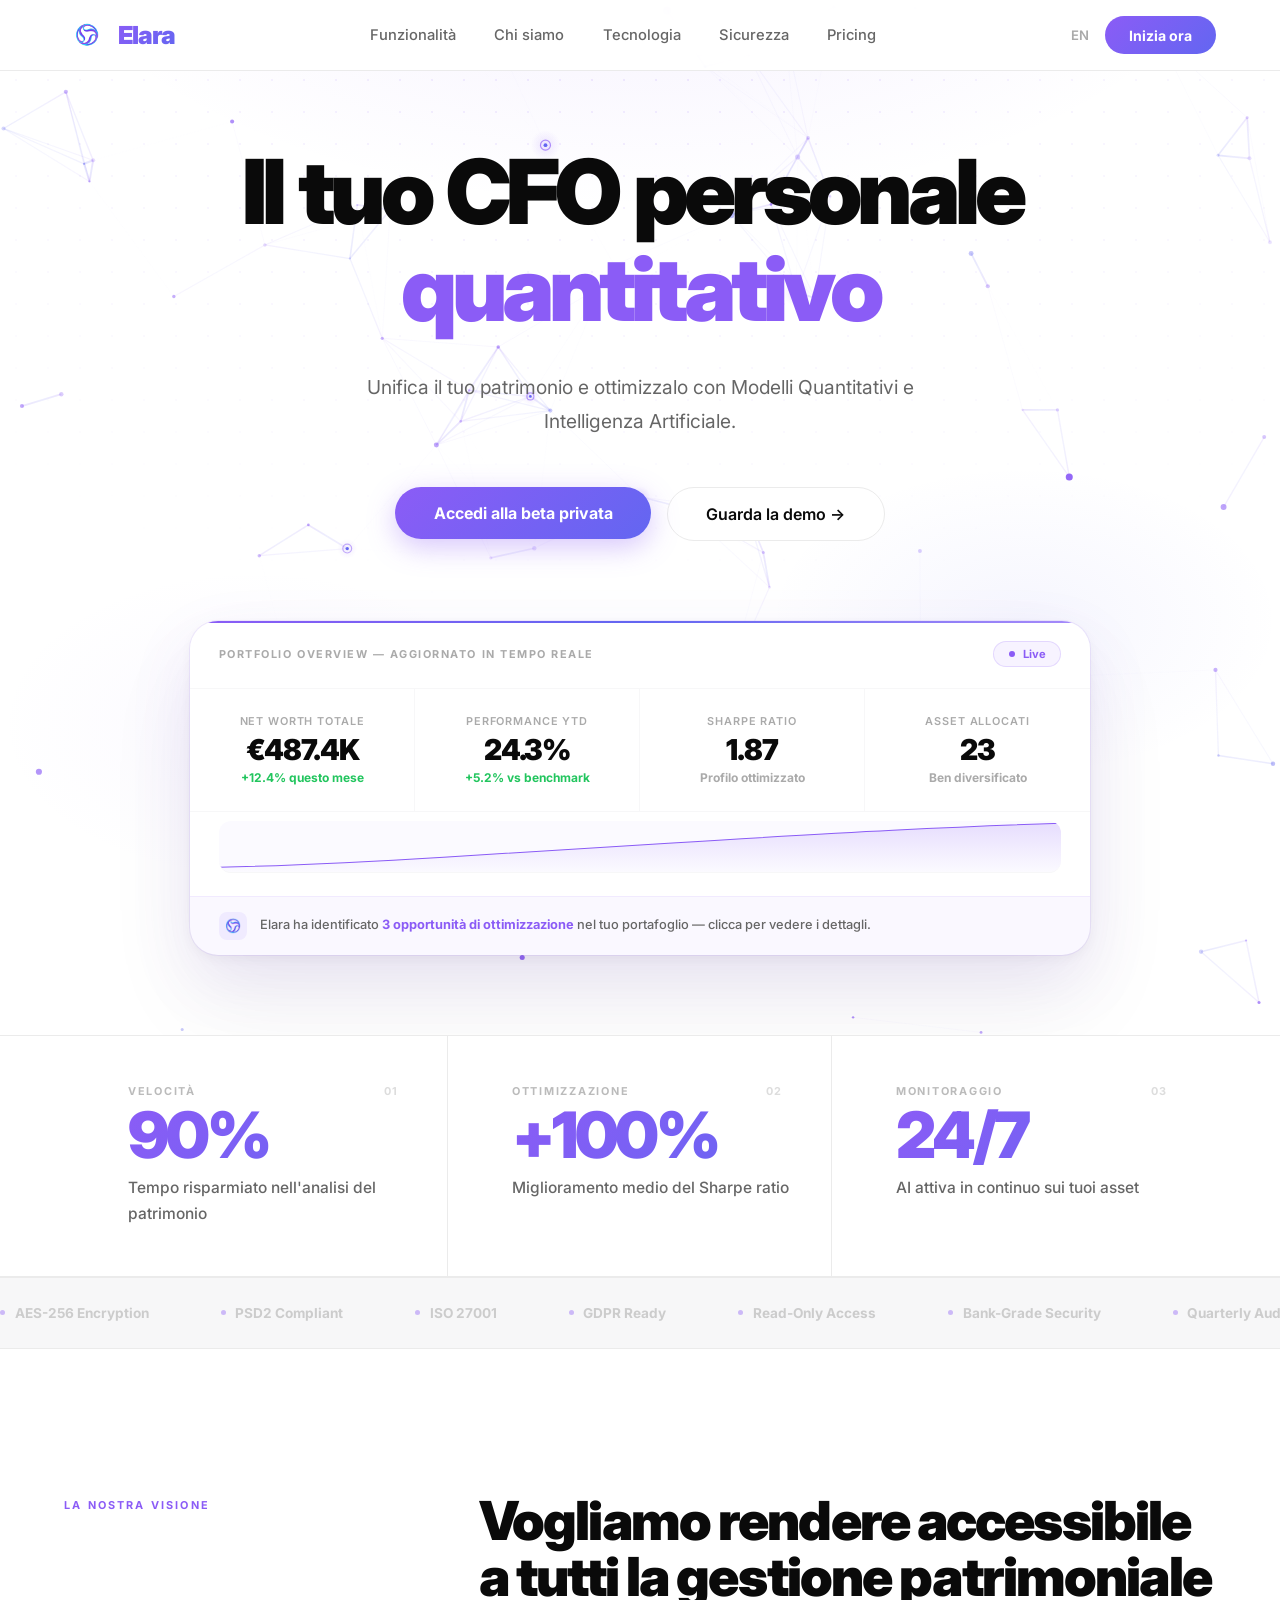
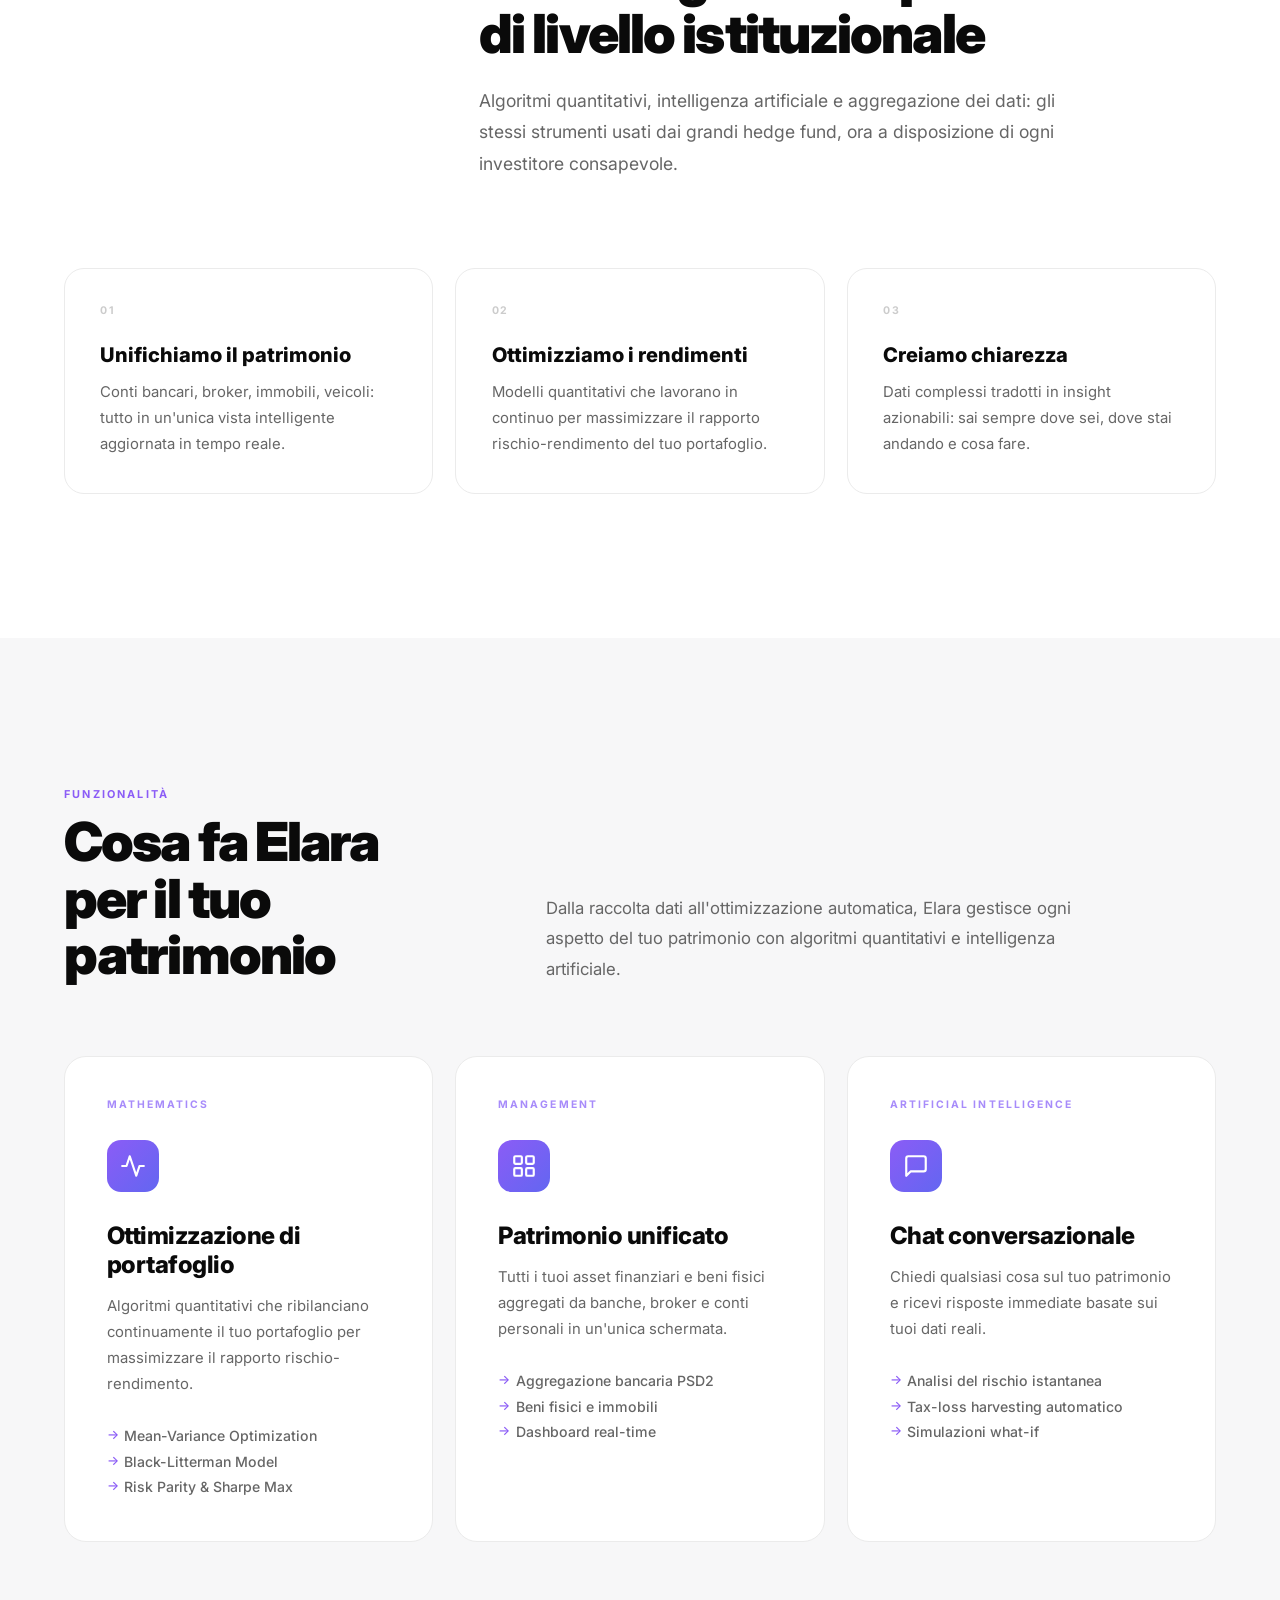
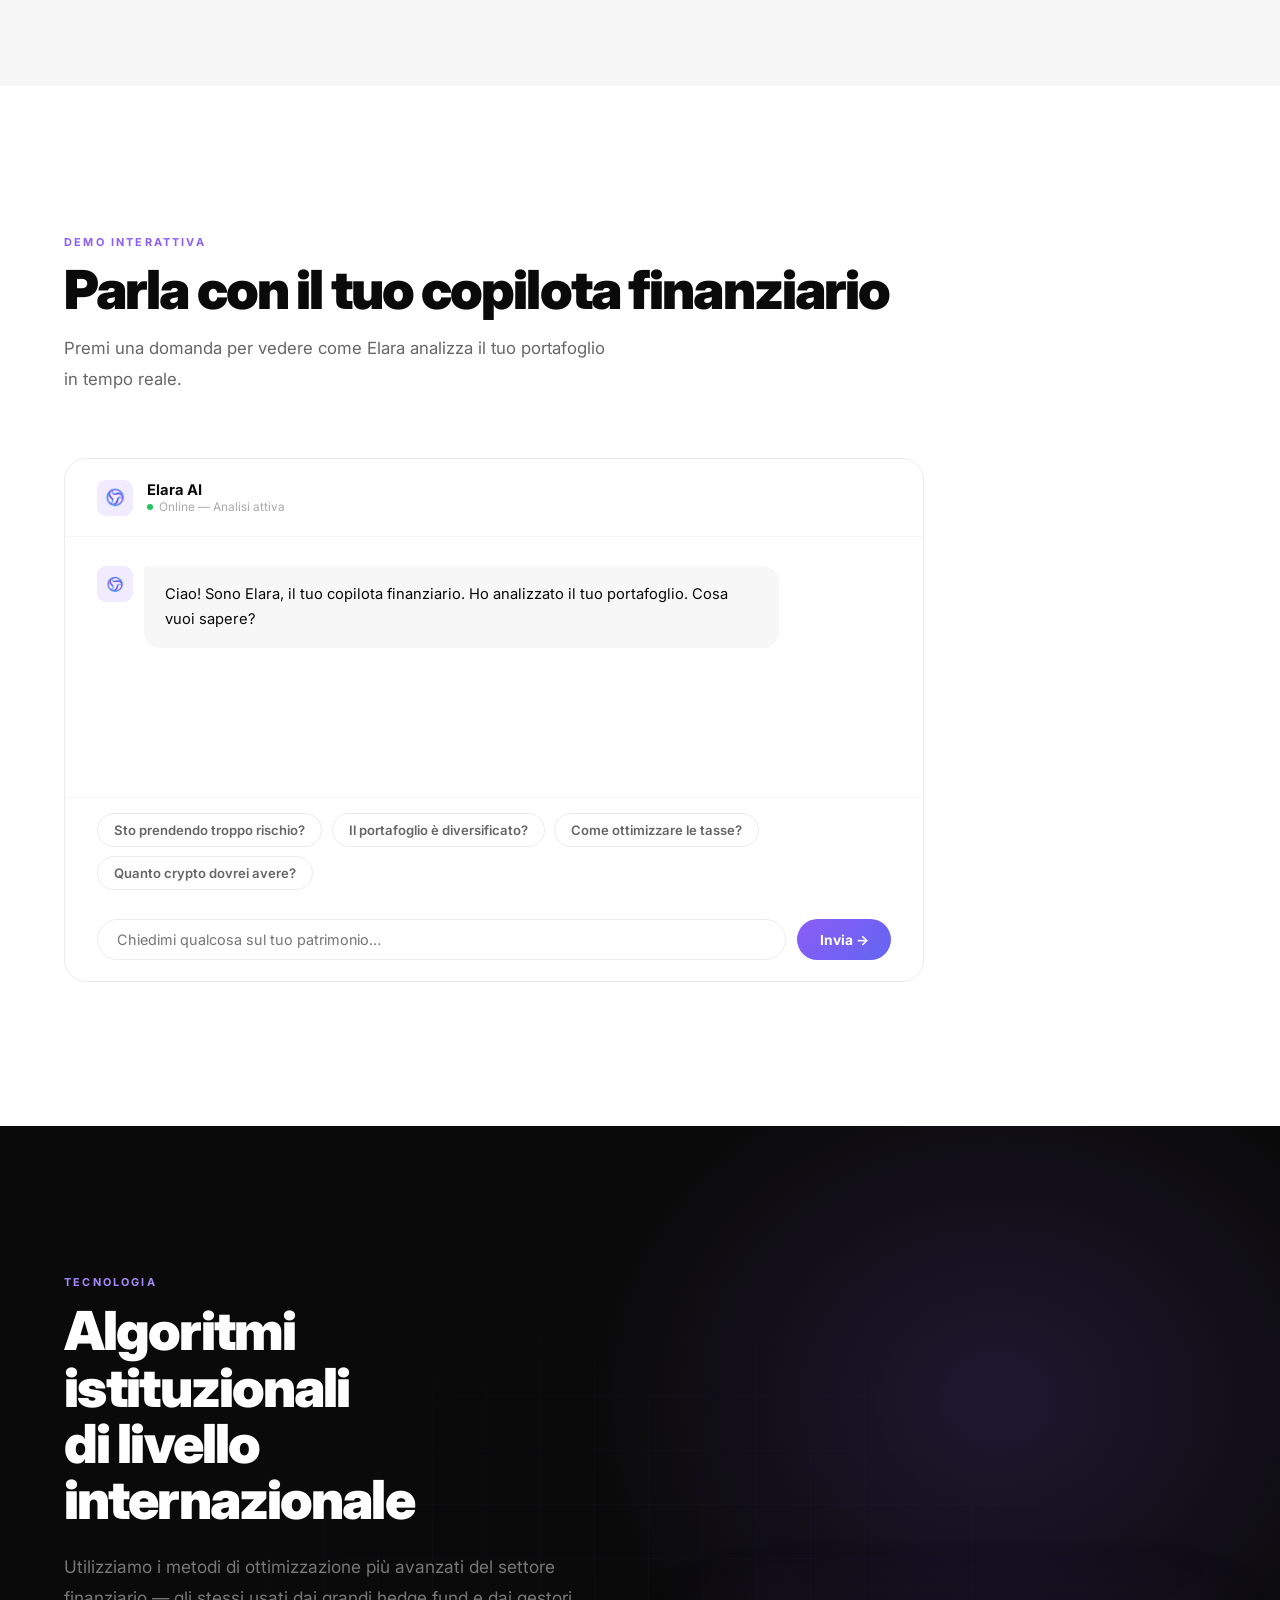
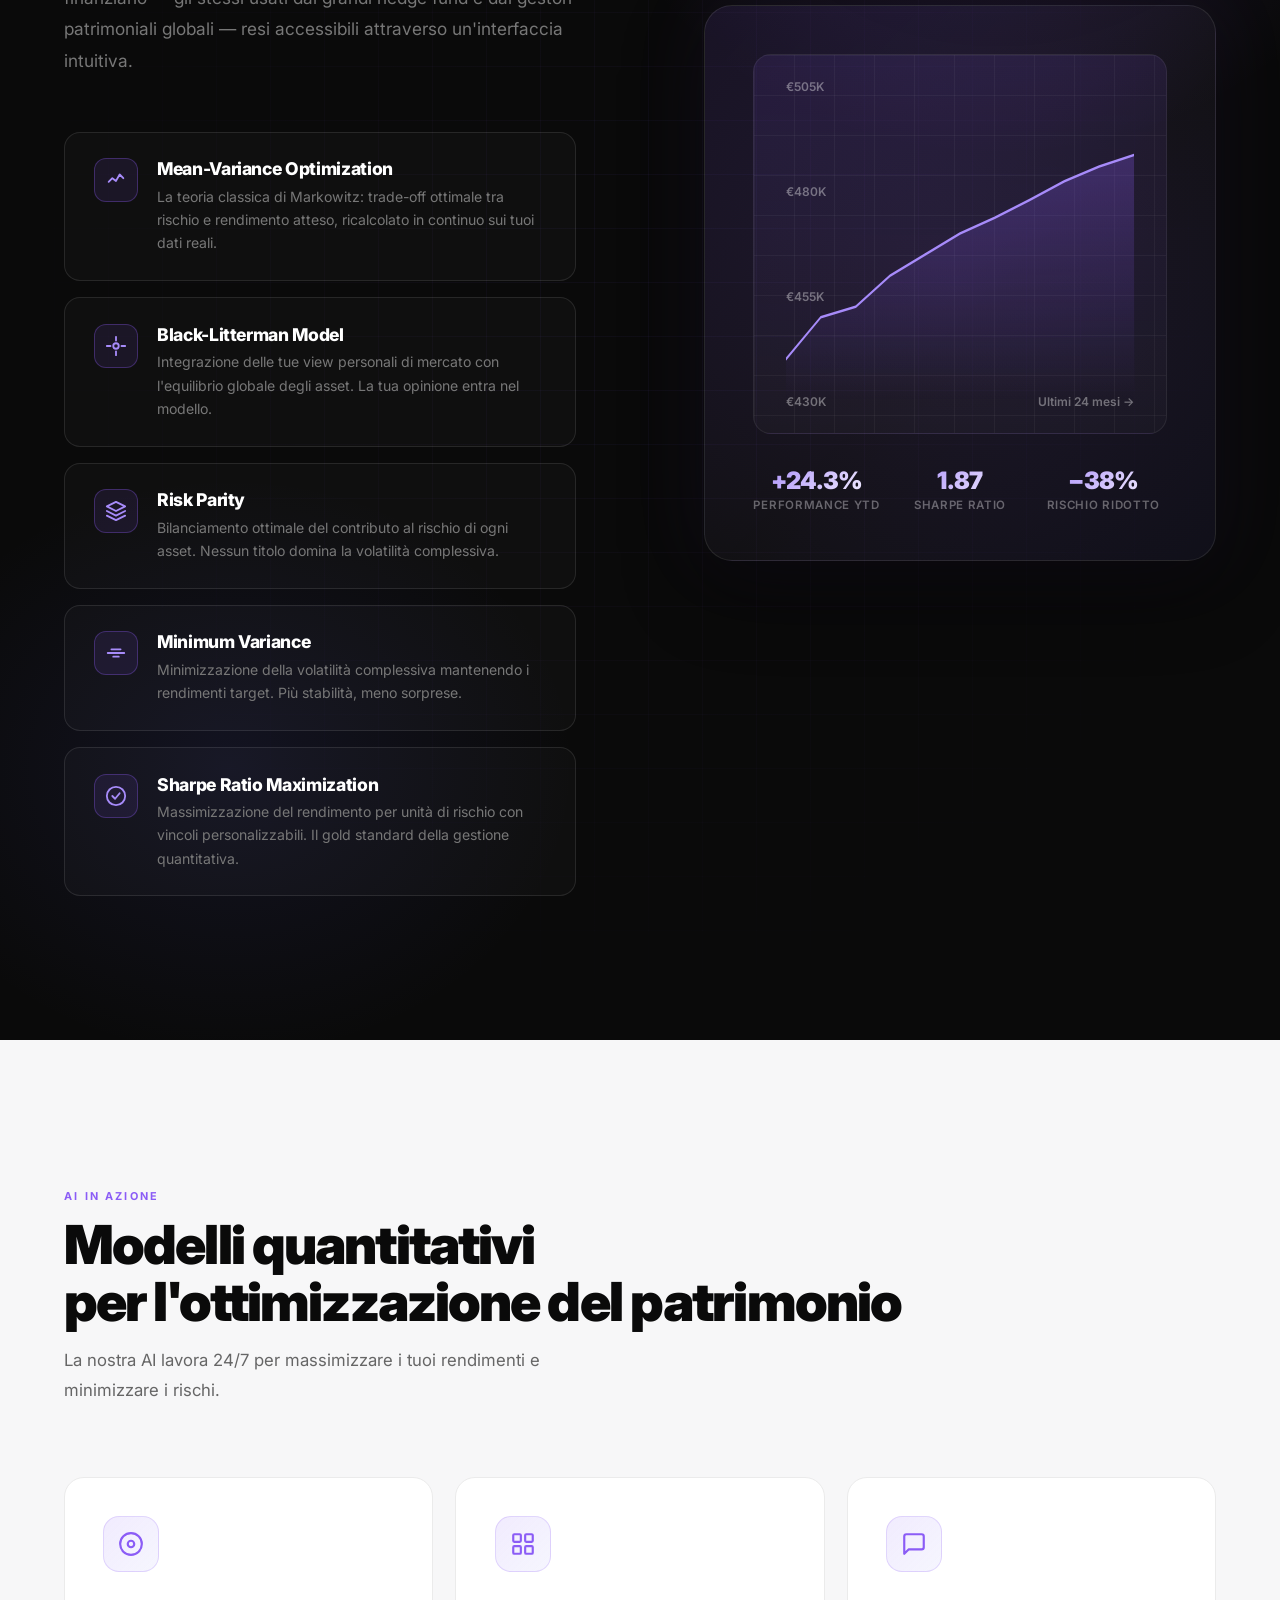
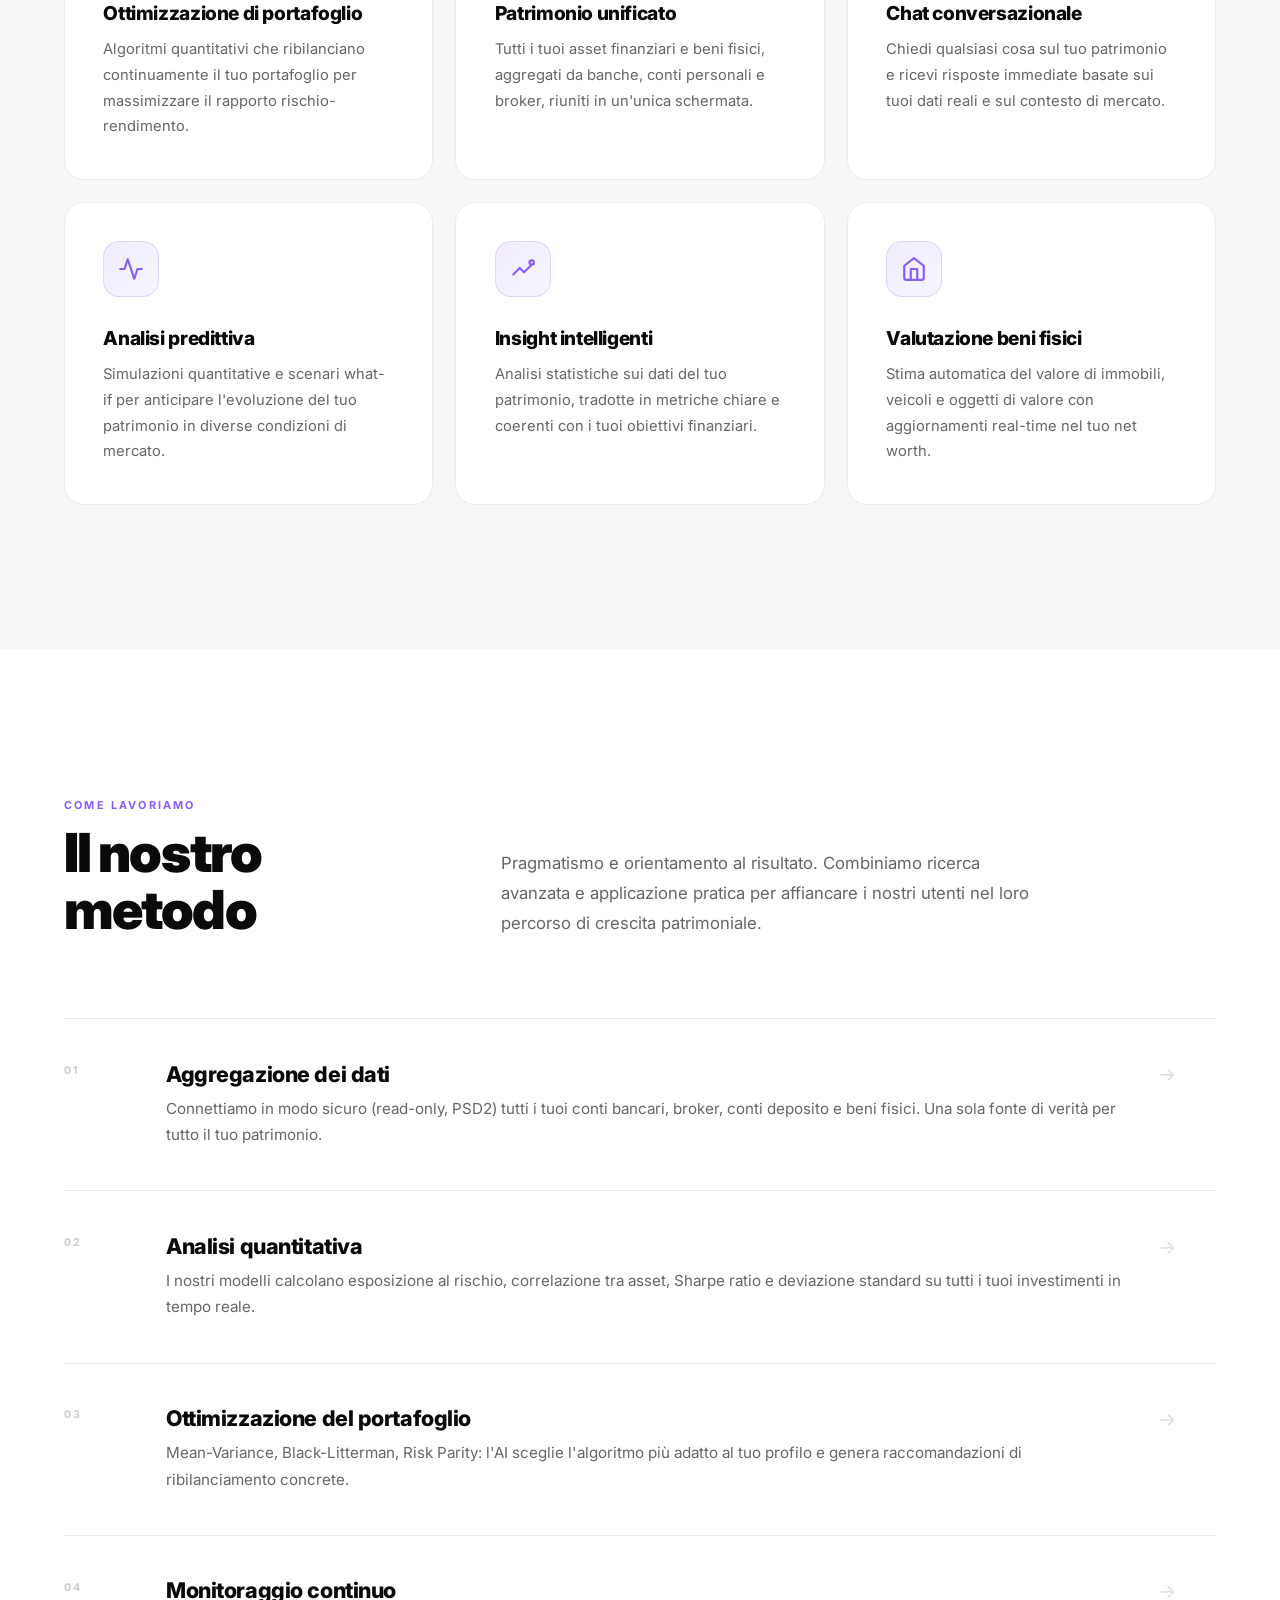
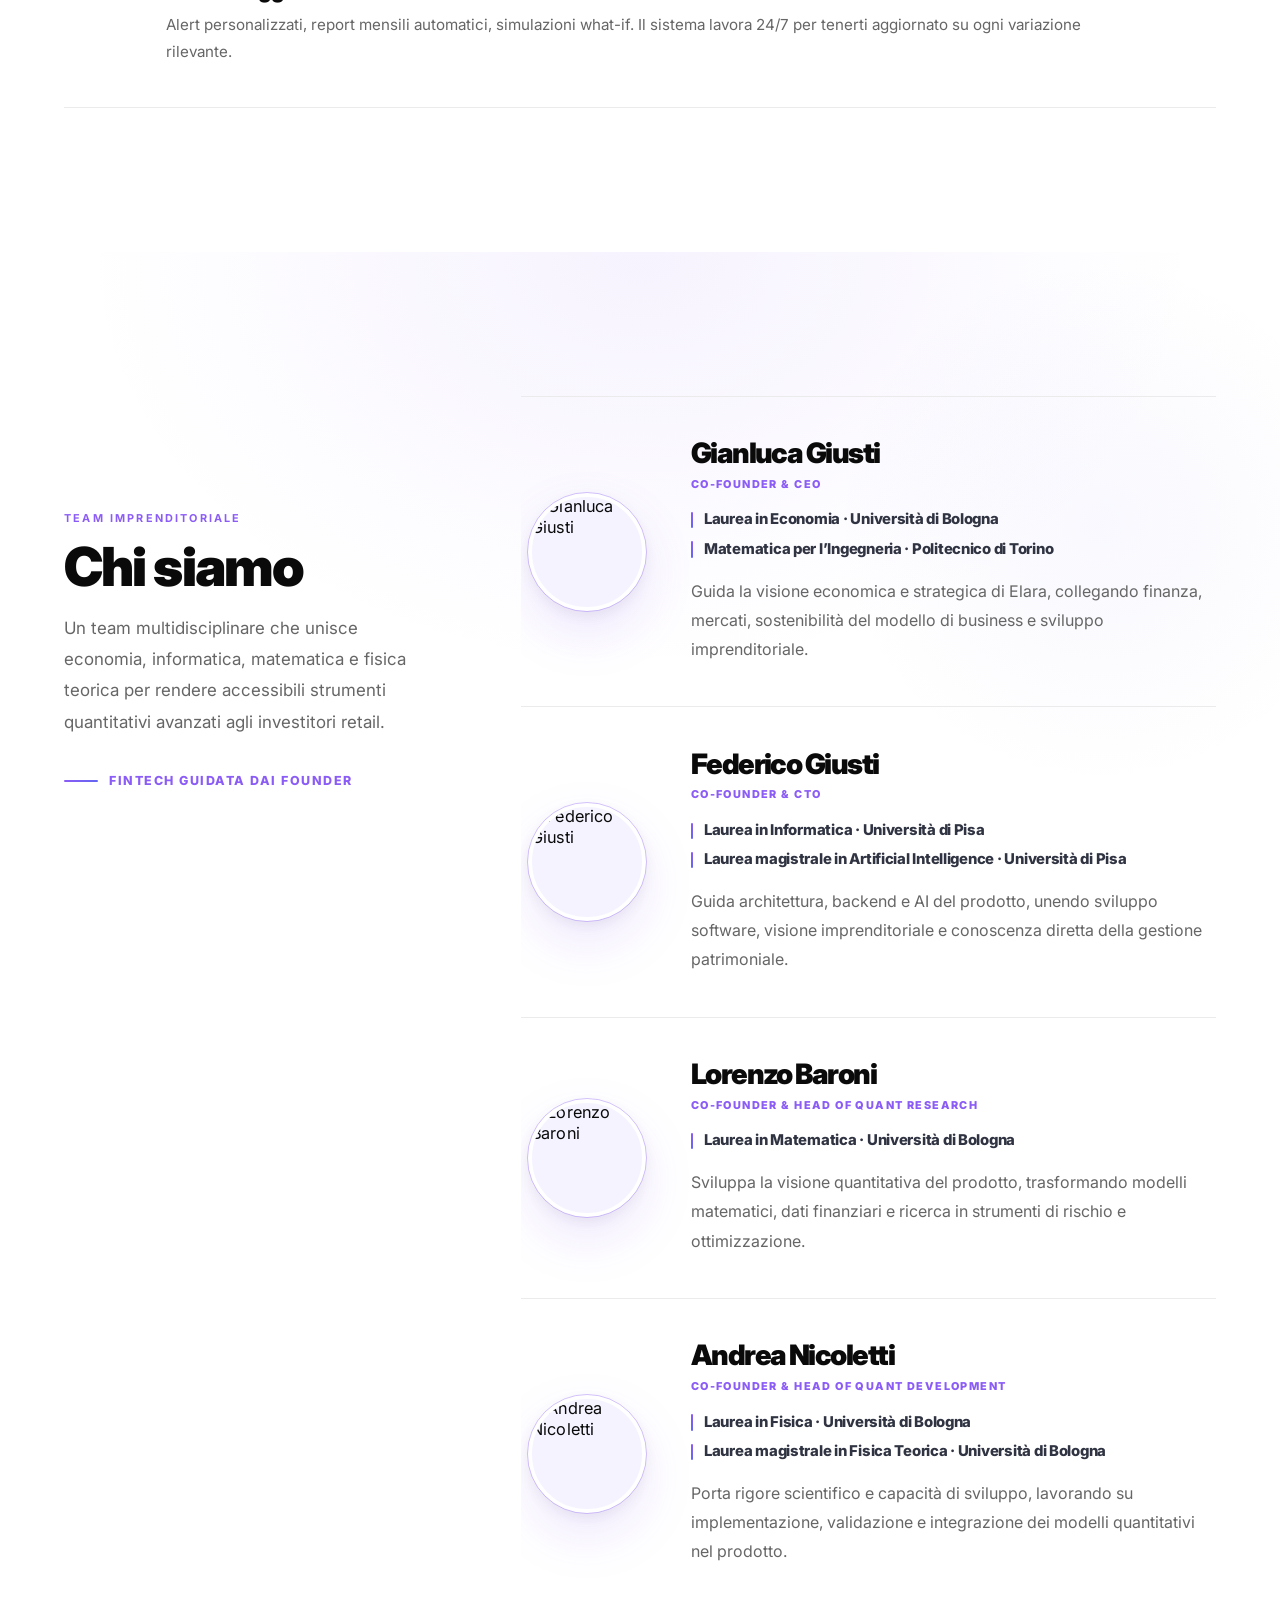
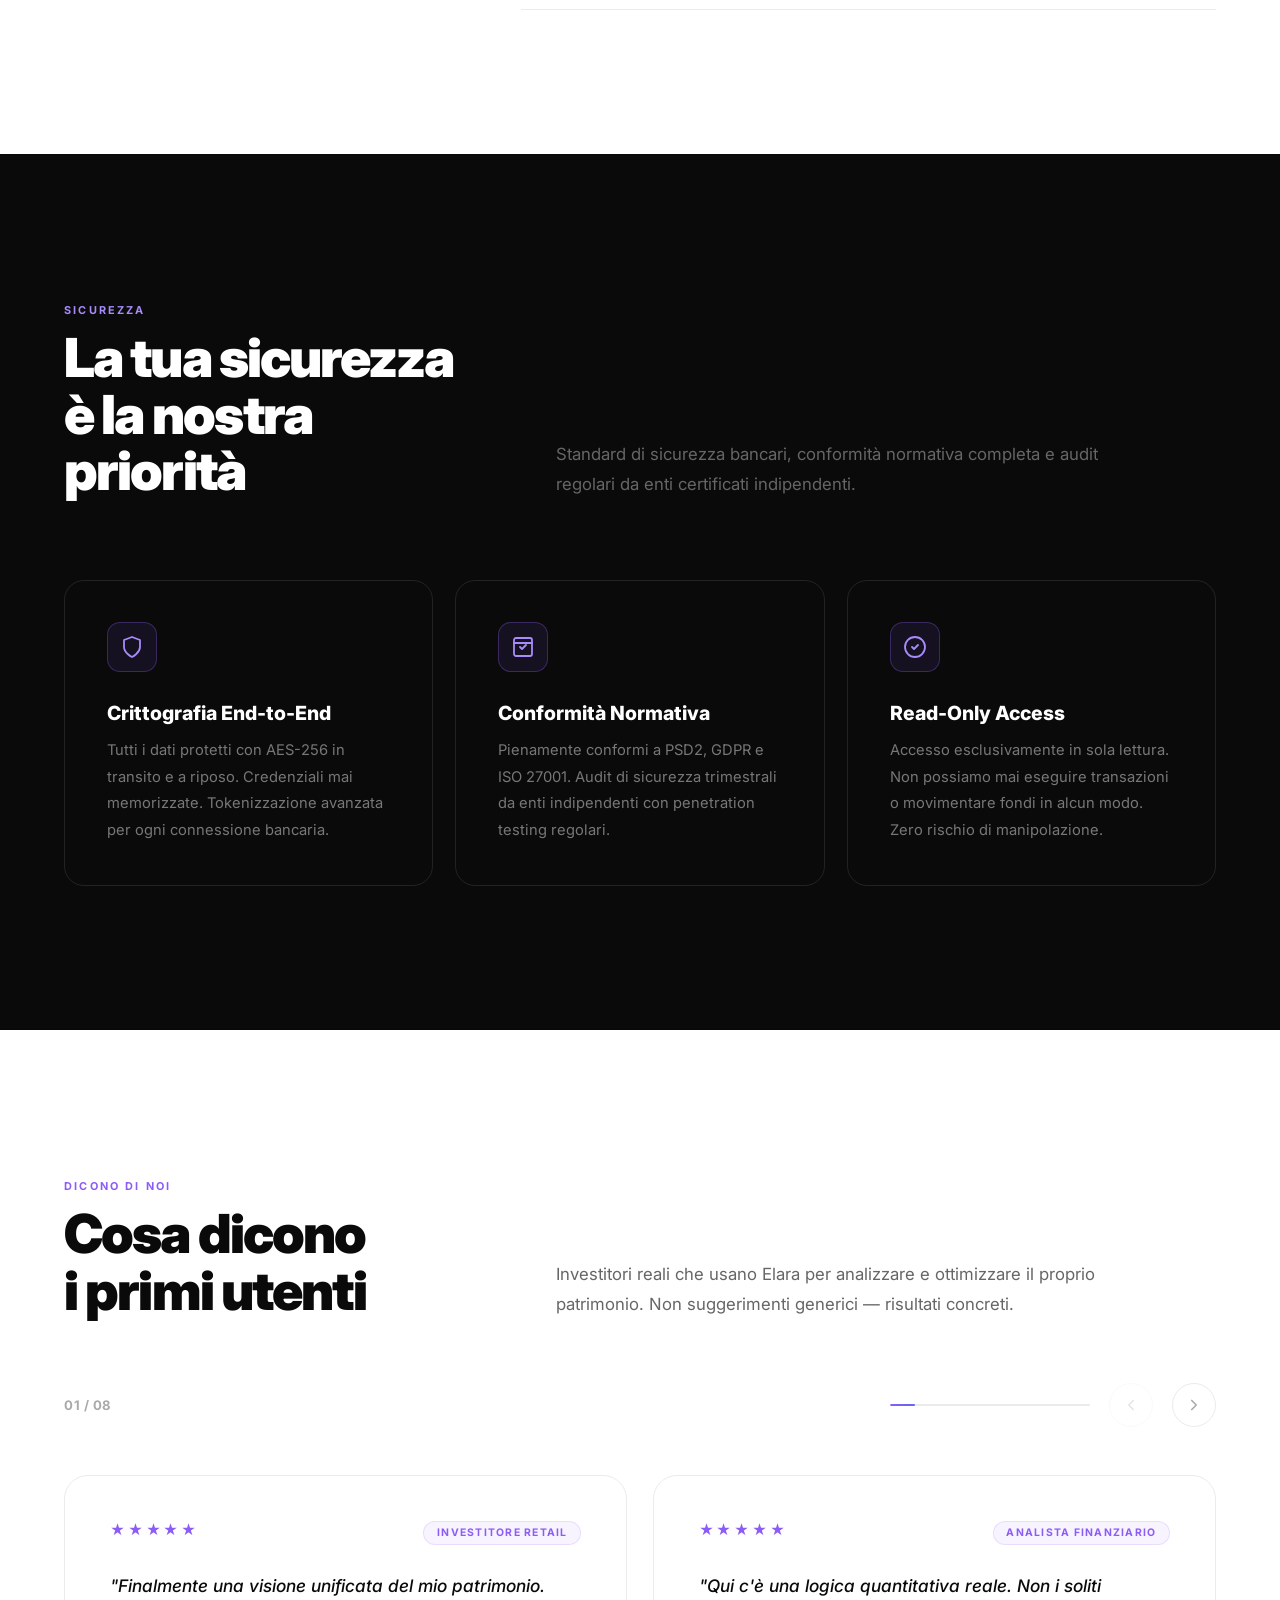
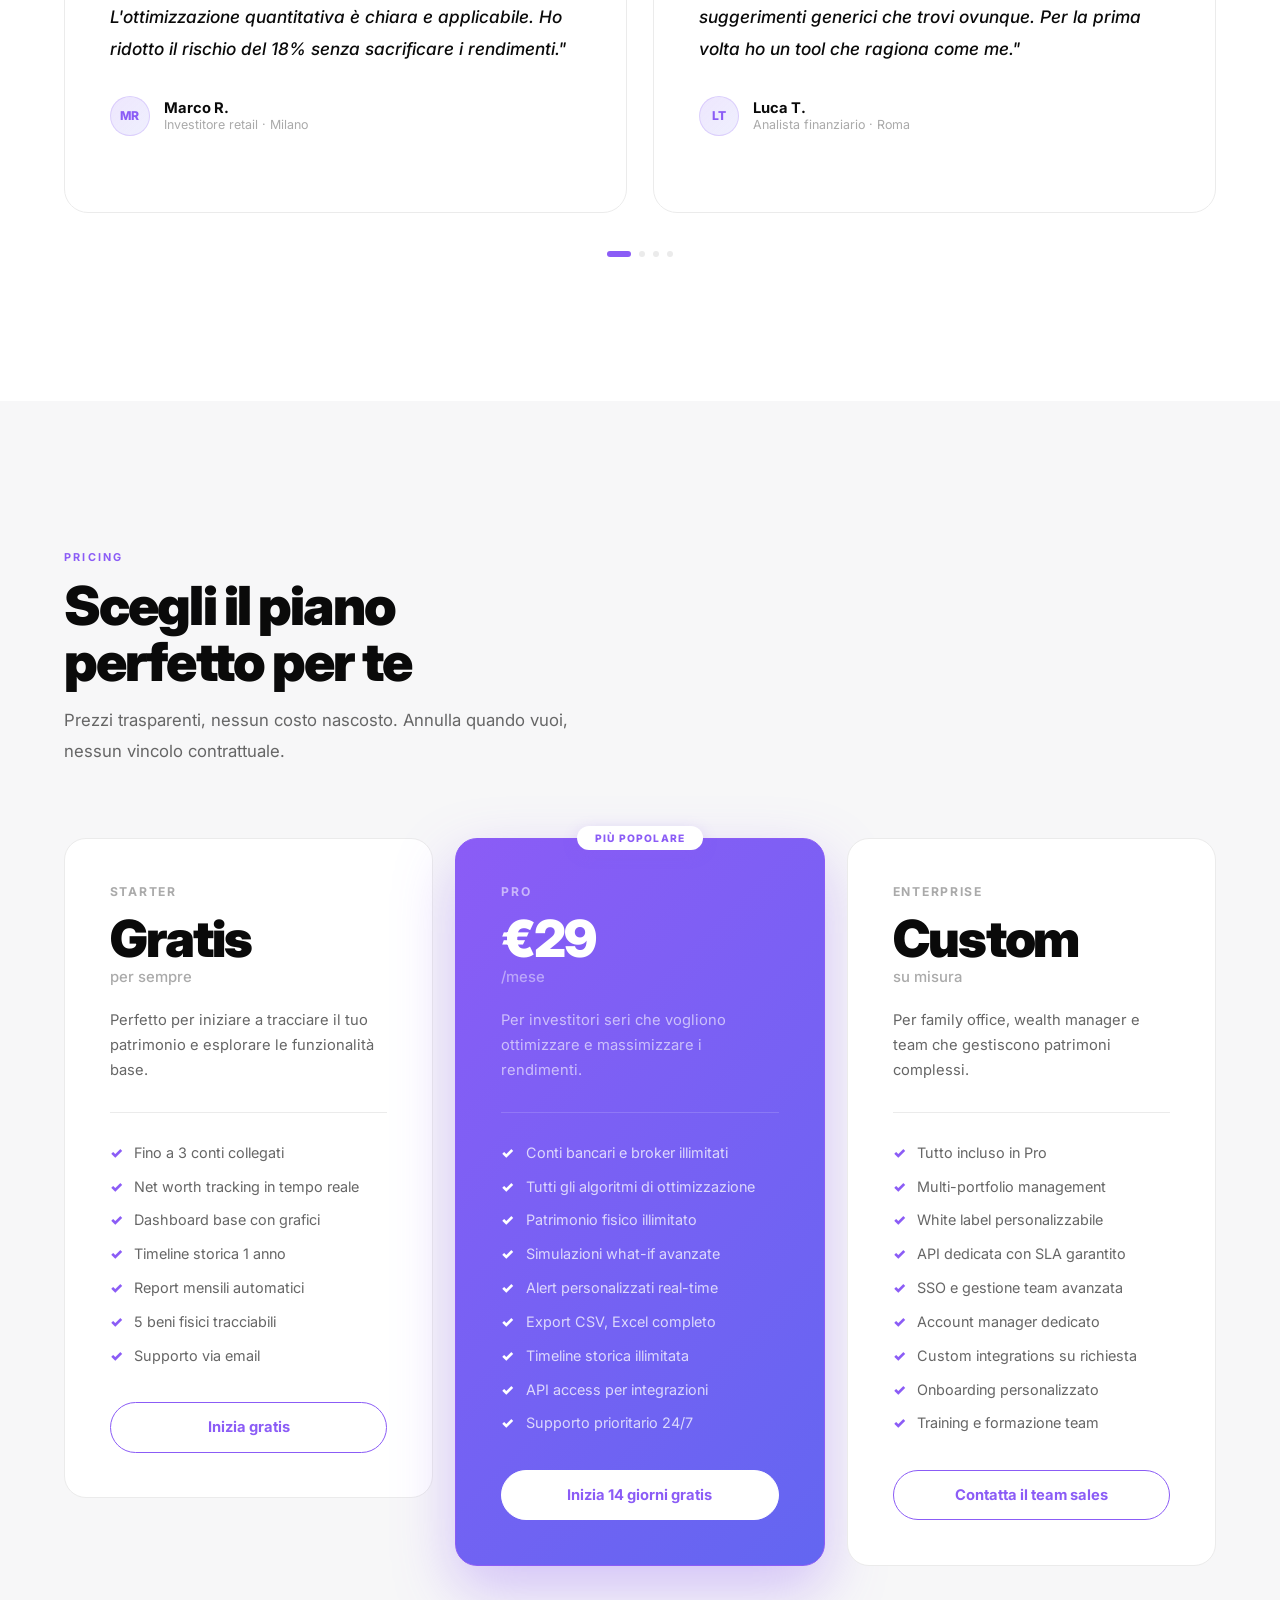
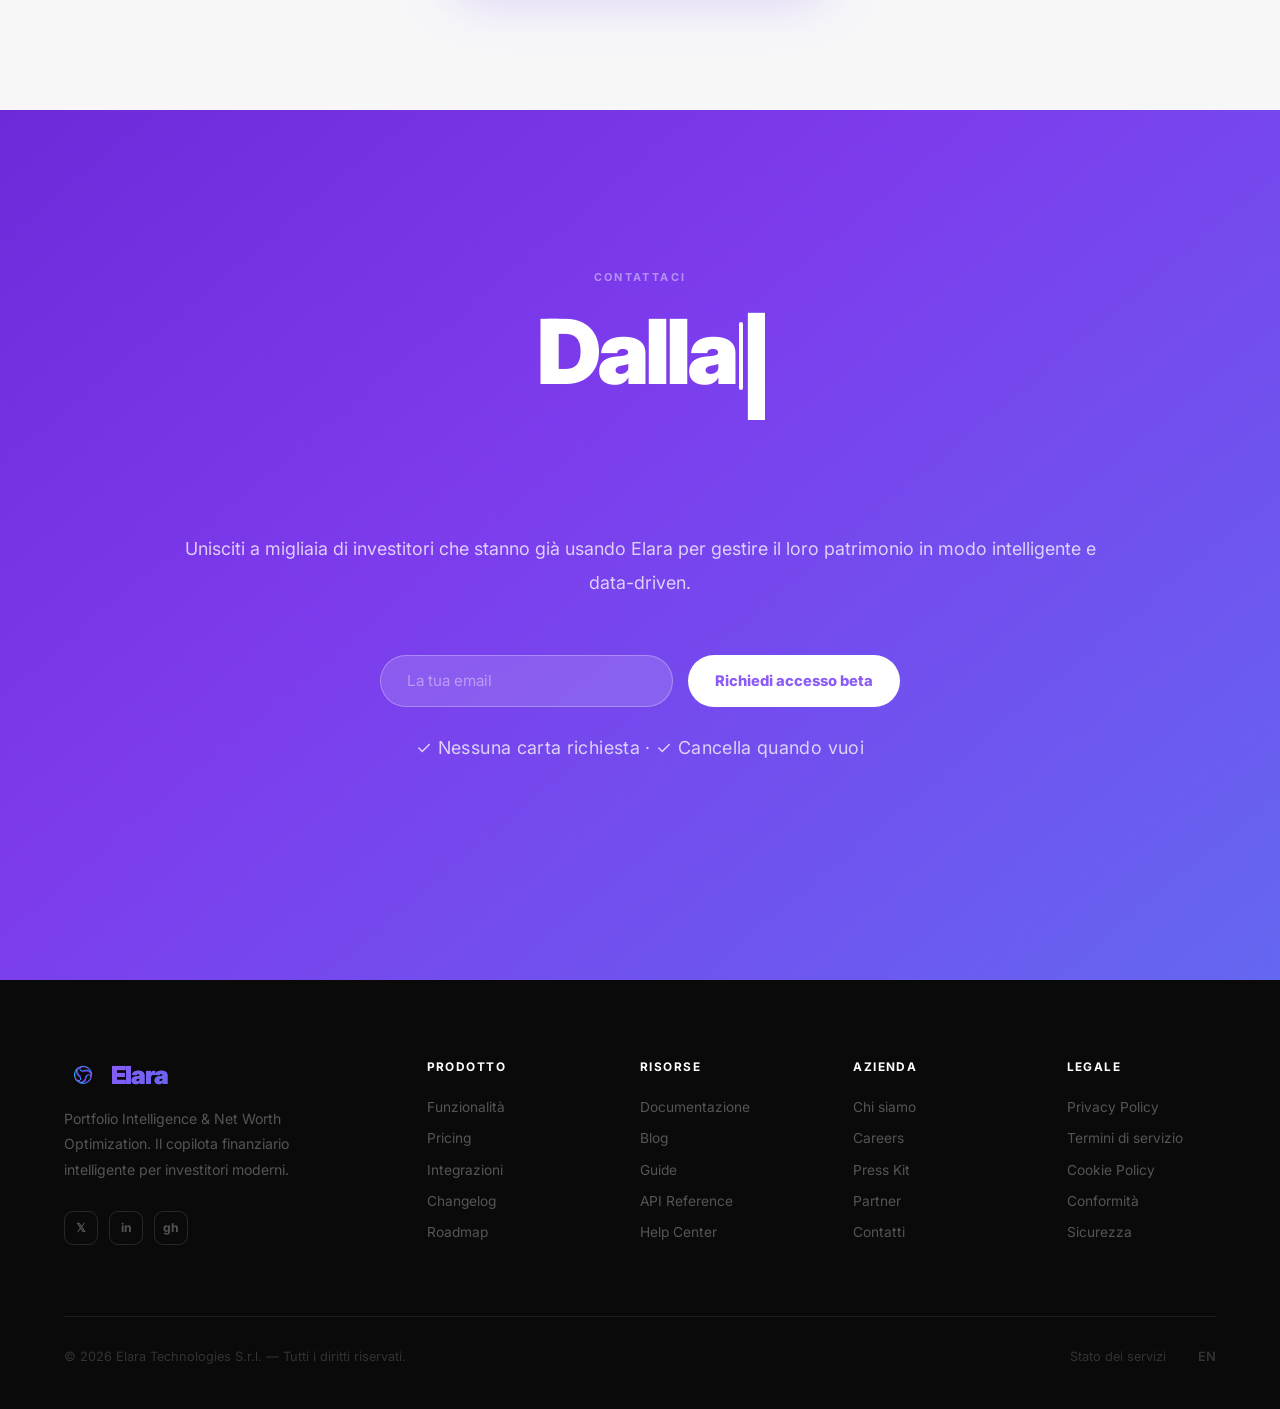
==== commit d762602c: "Add files via upload Fixed of the modular site." ====
--- a/Website/index.html
+++ b/Website/index.html
@@ -10,6 +10,7 @@
 <link href="https://fonts.googleapis.com/css2?family=Inter:wght@300;400;500;600;700;800;900&display=swap" rel="stylesheet"/>
 
 <link rel="stylesheet" href="style.css"/>
+
 </head>
 <body>
 
@@ -258,7 +259,7 @@
   </div>
 </section>
 
-<!-- ═══════════════ ALGORITHMS — white bg ═══════════════ -->
+<!-- ═══════════════ ALGORITHMS — dark institutional bg ═══════════════ -->
 <section class="algo-section" id="technology">
   <div class="algo-inner">
     <!-- Left: copy + step cards -->
@@ -427,100 +428,54 @@
 
 
 <!-- ═══════════════ CHI SIAMO ═══════════════ -->
-<section class="team-section" id="chi-siamo" style="padding:9rem 0;background:#fff;">
-  <div class="wrap">
-    <!-- Header -->
-    <div style="margin-bottom:4.5rem;" class="reveal">
-      <span class="label">Team</span>
-      <h2 class="section-title-lg" style="margin-top:.8rem;">Chi siamo</h2>
-      <p style="font-size:1.05rem;color:var(--gray-600);max-width:52ch;margin-top:.9rem;line-height:1.8;">
-        Un team multidisciplinare che unisce economia, matematica, fisica teorica e ingegneria informatica per portare strumenti istituzionali nelle mani di ogni investitore.
-      </p>
-    </div>
-
-    <!-- Team grid -->
-    <div style="display:grid;grid-template-columns:repeat(2,1fr);gap:1.6rem;">
-
-      <!-- Gianluca Giusti -->
-      <div class="reveal" style="background:#fff;border:1.5px solid var(--gray-200);border-radius:22px;padding:2.6rem;transition:all .38s;position:relative;overflow:hidden;">
-        <div style="position:absolute;top:0;left:0;right:0;height:3px;background:linear-gradient(90deg,var(--purple),var(--purple-dark));"></div>
-        <div style="display:flex;align-items:flex-start;gap:1.4rem;margin-bottom:1.6rem;">
-          <div style="width:52px;height:52px;border-radius:14px;background:linear-gradient(135deg,var(--purple),var(--purple-dark));display:flex;align-items:center;justify-content:center;font-size:1.1rem;font-weight:800;color:#fff;flex-shrink:0;">GG</div>
-          <div>
-            <div style="font-size:1.18rem;font-weight:800;letter-spacing:-.02em;color:var(--black);">Gianluca Giusti</div>
-            <div style="font-size:.78rem;font-weight:700;color:var(--purple);letter-spacing:.08em;text-transform:uppercase;margin-top:.2rem;">Co-Founder & CEO</div>
-          </div>
-        </div>
-        <!-- Degrees highlight -->
-        <div style="display:flex;flex-wrap:wrap;gap:.5rem;margin-bottom:1.2rem;">
-          <span style="display:inline-flex;align-items:center;gap:.35rem;background:rgba(139,92,246,.07);border:1px solid rgba(139,92,246,.18);border-radius:50px;padding:.3rem .85rem;font-size:.72rem;font-weight:700;color:var(--purple);">🎓 Economia · Unibo <em style="font-style:normal;opacity:.7;margin-left:.2rem;">cum laude</em></span>
-          <span style="display:inline-flex;align-items:center;gap:.35rem;background:rgba(139,92,246,.07);border:1px solid rgba(139,92,246,.18);border-radius:50px;padding:.3rem .85rem;font-size:.72rem;font-weight:700;color:var(--purple);">📐 Matematica per l'Ingegneria · PoliTO</span>
-        </div>
-        <p style="font-size:.9rem;color:var(--gray-600);line-height:1.75;margin:0;">
-          Formazione in economia, statistica e matematica finanziaria integrata con un percorso quantitativo al Politecnico di Torino. Ha sviluppato progetti su forecasting dell'S&P500, debito sovrano e modelli di risk pooling. Porta al team visione strategica, resilienza e capacità di analizzare il progetto da angolazioni complementari — economica, finanziaria, organizzativa e giuridica.
-        </p>
-      </div>
-
-      <!-- Federico Giusti -->
-      <div class="reveal d1" style="background:#fff;border:1.5px solid var(--gray-200);border-radius:22px;padding:2.6rem;transition:all .38s;position:relative;overflow:hidden;">
-        <div style="position:absolute;top:0;left:0;right:0;height:3px;background:linear-gradient(90deg,var(--purple),var(--purple-dark));"></div>
-        <div style="display:flex;align-items:flex-start;gap:1.4rem;margin-bottom:1.6rem;">
-          <div style="width:52px;height:52px;border-radius:14px;background:linear-gradient(135deg,var(--purple),var(--purple-dark));display:flex;align-items:center;justify-content:center;font-size:1.1rem;font-weight:800;color:#fff;flex-shrink:0;">FG</div>
-          <div>
-            <div style="font-size:1.18rem;font-weight:800;letter-spacing:-.02em;color:var(--black);">Federico Giusti</div>
-            <div style="font-size:.78rem;font-weight:700;color:var(--purple);letter-spacing:.08em;text-transform:uppercase;margin-top:.2rem;">Co-Founder & CTO</div>
-          </div>
-        </div>
-        <div style="display:flex;flex-wrap:wrap;gap:.5rem;margin-bottom:1.2rem;">
-          <span style="display:inline-flex;align-items:center;gap:.35rem;background:rgba(139,92,246,.07);border:1px solid rgba(139,92,246,.18);border-radius:50px;padding:.3rem .85rem;font-size:.72rem;font-weight:700;color:var(--purple);">🎓 Informatica · Unipi</span>
-          <span style="display:inline-flex;align-items:center;gap:.35rem;background:rgba(139,92,246,.07);border:1px solid rgba(139,92,246,.18);border-radius:50px;padding:.3rem .85rem;font-size:.72rem;font-weight:700;color:var(--purple);">🤖 Artificial Intelligence · Unipi <em style="font-style:normal;opacity:.7;margin-left:.2rem;">in corso</em></span>
-        </div>
-        <p style="font-size:.9rem;color:var(--gray-600);line-height:1.75;margin:0;">
-          Laurea in Informatica e magistrale in AI all'Università di Pisa. Esperienza come Software Engineer e Freelance Web Developer, con quattro anni di attività imprenditoriale individuale economicamente autonoma. Investitore privato con gestione attiva del portafoglio personale. Unisce AI, sviluppo software e visione di prodotto per costruire sistemi fintech scalabili e accessibili.
-        </p>
-      </div>
-
-      <!-- Lorenzo Baroni -->
-      <div class="reveal d1" style="background:#fff;border:1.5px solid var(--gray-200);border-radius:22px;padding:2.6rem;transition:all .38s;position:relative;overflow:hidden;">
-        <div style="position:absolute;top:0;left:0;right:0;height:3px;background:linear-gradient(90deg,var(--purple),var(--purple-dark));"></div>
-        <div style="display:flex;align-items:flex-start;gap:1.4rem;margin-bottom:1.6rem;">
-          <div style="width:52px;height:52px;border-radius:14px;background:linear-gradient(135deg,var(--purple),var(--purple-dark));display:flex;align-items:center;justify-content:center;font-size:1.1rem;font-weight:800;color:#fff;flex-shrink:0;">LB</div>
-          <div>
-            <div style="font-size:1.18rem;font-weight:800;letter-spacing:-.02em;color:var(--black);">Lorenzo Baroni</div>
-            <div style="font-size:.78rem;font-weight:700;color:var(--purple);letter-spacing:.08em;text-transform:uppercase;margin-top:.2rem;">Co-Founder & Head of Quant Research</div>
-          </div>
-        </div>
-        <div style="display:flex;flex-wrap:wrap;gap:.5rem;margin-bottom:1.2rem;">
-          <span style="display:inline-flex;align-items:center;gap:.35rem;background:rgba(139,92,246,.07);border:1px solid rgba(139,92,246,.18);border-radius:50px;padding:.3rem .85rem;font-size:.72rem;font-weight:700;color:var(--purple);">🎓 Matematica · Unibo</span>
-        </div>
-        <p style="font-size:.9rem;color:var(--gray-600);line-height:1.75;margin:0;">
-          Percorso in Matematica con specializzazione in Processi Stocastici, Derivati Finanziari, Machine Learning e Analisi Numerica. Ha implementato modelli di option pricing (Binomiale, Black-Scholes), condotto analisi PCA su portafogli reali S&P500 e costruito modelli autoregressivi. Esperienza operativa in JEBO — Junior Enterprise Unibo. Colma il divario tra finanza quantitativa istituzionale e strumenti retail.
-        </p>
-      </div>
-
-      <!-- Andrea Nicoletti -->
-      <div class="reveal d2" style="background:#fff;border:1.5px solid var(--gray-200);border-radius:22px;padding:2.6rem;transition:all .38s;position:relative;overflow:hidden;">
-        <div style="position:absolute;top:0;left:0;right:0;height:3px;background:linear-gradient(90deg,var(--purple),var(--purple-dark));"></div>
-        <div style="display:flex;align-items:flex-start;gap:1.4rem;margin-bottom:1.6rem;">
-          <div style="width:52px;height:52px;border-radius:14px;background:linear-gradient(135deg,var(--purple),var(--purple-dark));display:flex;align-items:center;justify-content:center;font-size:1.1rem;font-weight:800;color:#fff;flex-shrink:0;">AN</div>
-          <div>
-            <div style="font-size:1.18rem;font-weight:800;letter-spacing:-.02em;color:var(--black);">Andrea Nicoletti</div>
-            <div style="font-size:.78rem;font-weight:700;color:var(--purple);letter-spacing:.08em;text-transform:uppercase;margin-top:.2rem;">Co-Founder & Head of Quant Development</div>
-          </div>
-        </div>
-        <div style="display:flex;flex-wrap:wrap;gap:.5rem;margin-bottom:1.2rem;">
-          <span style="display:inline-flex;align-items:center;gap:.35rem;background:rgba(139,92,246,.07);border:1px solid rgba(139,92,246,.18);border-radius:50px;padding:.3rem .85rem;font-size:.72rem;font-weight:700;color:var(--purple);">🎓 Fisica Teorica · Unibo <em style="font-style:normal;opacity:.7;margin-left:.2rem;">magistrale</em></span>
-          <span style="display:inline-flex;align-items:center;gap:.35rem;background:rgba(139,92,246,.07);border:1px solid rgba(139,92,246,.18);border-radius:50px;padding:.3rem .85rem;font-size:.72rem;font-weight:700;color:var(--purple);">🔬 Ricerca · UCM Madrid</span>
-        </div>
-        <p style="font-size:.9rem;color:var(--gray-600);line-height:1.75;margin:0;">
-          Background in probabilità, analisi numerica e dinamiche non lineari. Un anno di esperienza come sviluppatore software. Ricerca in fisica delle particelle (tesi triennale) e attualmente su Restricted Boltzmann Machines e modelli generativi energetici presso la Universidad Complutense di Madrid. Garantisce rigore metodologico, validazione dei modelli e integrazione tra ricerca quantitativa e sviluppo pratico.
-        </p>
-      </div>
-
-    </div>
-  </div>
-</section>
-
+<section class="team-section" id="chi-siamo">
+  <div class="wrap team-layout">
+    <div class="team-head reveal">
+      <span class="label team-label">Team imprenditoriale</span>
+      <h2 class="section-title-lg team-title">Chi siamo</h2>
+      <p class="team-intro">Un team multidisciplinare che unisce economia, informatica, matematica e fisica teorica per rendere accessibili strumenti quantitativi avanzati agli investitori retail.</p>
+      <div class="team-head-note team-note">Fintech guidata dai founder</div>
+    </div>
+
+    <div class="team-list">
+      <article class="team-card reveal">
+        <div class="team-avatar" aria-label="Gianluca Giusti"><img src="team_photos/gianluca-giusti.jpg" alt="Gianluca Giusti"/></div>
+        <div class="team-content">
+          <div class="team-mainline"><div><h3 class="team-name">Gianluca Giusti</h3><div class="team-role">Co-Founder & CEO</div></div><div class="team-index">01</div></div>
+          <div class="team-degrees"><span class="team-degree">Laurea in Economia · Università di Bologna</span><span class="team-degree">Matematica per l’Ingegneria · Politecnico di Torino</span></div>
+          <p class="team-bio">Guida la visione economica e strategica di Elara, collegando finanza, mercati, sostenibilità del modello di business e sviluppo imprenditoriale.</p>
+        </div>
+      </article>
+
+      <article class="team-card reveal">
+        <div class="team-avatar" aria-label="Federico Giusti"><img src="team_photos/federico-giusti.jpg" alt="Federico Giusti"/></div>
+        <div class="team-content">
+          <div class="team-mainline"><div><h3 class="team-name">Federico Giusti</h3><div class="team-role">Co-Founder & CTO</div></div><div class="team-index">02</div></div>
+          <div class="team-degrees"><span class="team-degree">Laurea in Informatica · Università di Pisa</span><span class="team-degree">Laurea magistrale in Artificial Intelligence · Università di Pisa</span></div>
+          <p class="team-bio">Guida architettura, backend e AI del prodotto, unendo sviluppo software, visione imprenditoriale e conoscenza diretta della gestione patrimoniale.</p>
+        </div>
+      </article>
+
+      <article class="team-card reveal">
+        <div class="team-avatar" aria-label="Lorenzo Baroni"><img src="team_photos/lorenzo-baroni.jpg" alt="Lorenzo Baroni"/></div>
+        <div class="team-content">
+          <div class="team-mainline"><div><h3 class="team-name">Lorenzo Baroni</h3><div class="team-role">Co-Founder & Head of Quant Research</div></div><div class="team-index">03</div></div>
+          <div class="team-degrees"><span class="team-degree">Laurea in Matematica · Università di Bologna</span></div>
+          <p class="team-bio">Sviluppa la visione quantitativa del prodotto, trasformando modelli matematici, dati finanziari e ricerca in strumenti di rischio e ottimizzazione.</p>
+        </div>
+      </article>
+
+      <article class="team-card reveal">
+        <div class="team-avatar" aria-label="Andrea Nicoletti"><img src="team_photos/andrea-nicoletti.jpg" alt="Andrea Nicoletti"/></div>
+        <div class="team-content">
+          <div class="team-mainline"><div><h3 class="team-name">Andrea Nicoletti</h3><div class="team-role">Co-Founder & Head of Quant Development</div></div><div class="team-index">04</div></div>
+          <div class="team-degrees"><span class="team-degree">Laurea in Fisica · Università di Bologna</span><span class="team-degree">Laurea magistrale in Fisica Teorica · Università di Bologna</span></div>
+          <p class="team-bio">Porta rigore scientifico e capacità di sviluppo, lavorando su implementazione, validazione e integrazione dei modelli quantitativi nel prodotto.</p>
+        </div>
+      </article>
+    </div>
+  </div>
+</section>
 
 <!-- ═══════════════ SECURITY ═══════════════ -->
 <section class="security" id="security">
@@ -712,12 +667,14 @@
 </footer>
 
 <!-- ═══════════════ SCRIPTS ═══════════════ -->
+<script src="script.js"></script>
 
 <!-- =====================================================================
   ELARA — FIX TRADUZIONE LINGUA
   ===================================================================== -->
-
-
-<script src="script.js"></script>
+<script src="language.js"></script>
+
+
+
 </body>
 </html>
--- a/Website/style.css
+++ b/Website/style.css
@@ -1247,6 +1247,408 @@
 @keyframes fadeArea{to{opacity:1}}
 @keyframes dot{0%,80%,100%{opacity:.2;transform:scale(.85)}40%{opacity:1;transform:scale(1.15)}}
 
+
+
+
+/* ================================================
+   TEAM SECTION — Elara editorial style
+================================================ */
+.team-section{
+  padding:9rem 0;
+  background:var(--white);
+  position:relative;
+  overflow:hidden;
+}
+.team-section::before{
+  content:'';
+  position:absolute;inset:0;pointer-events:none;
+  background:
+    radial-gradient(ellipse 70% 45% at 50% 0%,rgba(139,92,246,.075),transparent 62%),
+    radial-gradient(ellipse 38% 32% at 86% 18%,rgba(99,102,241,.045),transparent 55%);
+}
+.team-layout{
+  position:relative;z-index:1;
+  display:grid;
+  grid-template-columns:.86fr 1.64fr;
+  gap:5.8rem;
+  align-items:start;
+}
+.team-head{position:sticky;top:110px;}
+.team-head h2{margin-top:.8rem;}
+.team-head p{
+  font-size:1.06rem;
+  color:var(--gray-600);
+  max-width:38ch;
+  margin-top:1.1rem;
+  line-height:1.85;
+}
+.team-head-note{
+  margin-top:2.2rem;
+  display:flex;
+  gap:.7rem;
+  align-items:center;
+  color:var(--purple);
+  font-size:.78rem;
+  font-weight:800;
+  letter-spacing:.12em;
+  text-transform:uppercase;
+}
+.team-head-note::before{
+  content:'';
+  width:34px;height:2px;border-radius:2px;
+  background:linear-gradient(90deg,var(--purple),var(--purple-dark));
+}
+.team-list{border-top:1px solid var(--gray-200);min-width:0;}
+.team-card{
+  position:relative;
+  display:grid;
+  grid-template-columns:132px minmax(0,1fr);
+  gap:2.35rem;
+  align-items:center;
+  padding:2.65rem 0;
+  border-bottom:1px solid var(--gray-200);
+  background:transparent;
+  overflow:hidden;
+  transition:background .55s ease;
+}
+.team-card::before{
+  content:'';
+  position:absolute;left:0;top:16%;bottom:16%;width:3px;
+  background:linear-gradient(180deg,var(--purple),var(--purple-dark));
+  transform:scaleY(0);
+  transform-origin:center;
+  transition:transform .58s cubic-bezier(.22,.61,.36,1);
+}
+.team-card::after{
+  content:'';
+  position:absolute;inset:0;
+  background:linear-gradient(90deg,rgba(139,92,246,.03),transparent 68%);
+  opacity:0;
+  transition:opacity .55s ease;
+  pointer-events:none;
+}
+.team-card:hover{background:rgba(139,92,246,.01);}
+.team-card:hover::before{transform:scaleY(1);}
+.team-card:hover::after{opacity:1;}
+.team-avatar{
+  width:118px;height:118px;
+  border-radius:50%;
+  overflow:hidden;
+  background:#f5f3ff;
+  border:4px solid #fff;
+  outline:1.5px solid rgba(139,92,246,.35);
+  box-shadow:0 22px 52px rgba(139,92,246,.14),0 5px 14px rgba(10,10,10,.06);
+  position:relative;z-index:1;
+  justify-self:center;
+  flex-shrink:0;
+}
+.team-avatar img{
+  width:100%;height:100%;display:block;
+  object-fit:cover;
+  transform:scale(1.02);
+  transition:transform .7s cubic-bezier(.22,.61,.36,1),filter .7s ease;
+}
+.team-card:hover .team-avatar img{transform:scale(1.065);filter:saturate(1.03) contrast(1.02);}
+.team-avatar,
+.team-content{transition:transform .62s cubic-bezier(.22,.61,.36,1);}
+.team-card:hover .team-avatar,
+.team-card:hover .team-content{transform:translateX(10px);}
+.team-card:nth-child(1) .team-avatar img{object-position:50% 39%;}
+.team-card:nth-child(2) .team-avatar img{object-position:50% 43%;}
+.team-card:nth-child(3) .team-avatar img{object-position:50% 36%;}
+.team-card:nth-child(4) .team-avatar img{object-position:50% 35%;}
+.team-content{position:relative;z-index:1;min-width:0;}
+.team-mainline{
+  display:flex;
+  align-items:flex-start;
+  justify-content:flex-start;
+  gap:1.2rem;
+  margin-bottom:.75rem;
+  min-width:0;
+}
+.team-name{
+  font-size:clamp(1.55rem,2.2vw,2.25rem);
+  font-weight:900;
+  letter-spacing:-.055em;
+  line-height:1.02;
+  color:var(--black);
+}
+.team-role{
+  margin-top:.55rem;
+  font-size:.68rem;
+  line-height:1.45;
+  font-weight:850;
+  color:var(--purple);
+  letter-spacing:.13em;
+  text-transform:uppercase;
+}
+.team-index{display:none;}
+.team-degrees{
+  display:flex;
+  flex-direction:column;
+  align-items:flex-start;
+  gap:.52rem;
+  margin:1.05rem 0 1.05rem;
+  min-width:0;
+}
+.team-degree{
+  display:flex;
+  align-items:flex-start;
+  gap:.7rem;
+  font-size:.93rem;
+  font-weight:800;
+  color:#303442;
+  line-height:1.42;
+  letter-spacing:-.018em;
+  max-width:100%;
+}
+.team-degree::before{
+  content:'';
+  width:2px;
+  height:1.1em;
+  border-radius:2px;
+  margin-top:.18em;
+  background:linear-gradient(180deg,var(--purple),var(--purple-dark));
+  box-shadow:none;
+  flex-shrink:0;
+}
+.team-degree em{font-style:normal;color:var(--purple);font-weight:850;}
+.team-card p{
+  margin:0;
+  max-width:62ch;
+  font-size:1rem;
+  color:var(--gray-600);
+  line-height:1.82;
+}
+@media(max-width:1100px){
+  .team-layout{grid-template-columns:1fr;gap:3rem;}
+  .team-head{position:relative;top:auto;max-width:760px;}
+  .team-head p{max-width:62ch;}
+}
+@media(max-width:700px){
+  .team-section{padding:7rem 0;}
+  .team-card{grid-template-columns:86px minmax(0,1fr);gap:1.2rem;padding:2rem 0;}
+  .team-avatar{width:78px;height:78px;border-width:3px;}
+  .team-mainline{display:block;margin-bottom:.5rem;}
+  .team-index{display:none;}
+  .team-name{font-size:1.45rem;}
+  .team-role{font-size:.6rem;}
+  .team-degrees{display:block;margin:.85rem 0 .85rem;}
+  .team-degree{display:flex;margin:.38rem 0;font-size:.82rem;}
+  .team-card p{font-size:.92rem;}
+  .team-card:hover .team-avatar,.team-card:hover .team-content{transform:translateX(5px);}
+}
+
+
+
+
+/* ================================================
+   ALGORITHMS SECTION — dark institutional style
+   aligned with Security section
+================================================ */
+.algo-section{
+  background:var(--black);
+  color:#fff;
+}
+.algo-section::before{
+  background-image:
+    linear-gradient(rgba(139,92,246,.055) 1px,transparent 1px),
+    linear-gradient(90deg,rgba(139,92,246,.055) 1px,transparent 1px);
+  background-size:54px 54px;
+  mask-image:radial-gradient(ellipse at center, black 10%, transparent 72%);
+  opacity:.9;
+}
+.algo-section::after{
+  content:'';
+  position:absolute;
+  inset:0;
+  pointer-events:none;
+  background:
+    radial-gradient(ellipse 52% 38% at 78% 18%,rgba(139,92,246,.16),transparent 62%),
+    radial-gradient(ellipse 45% 32% at 18% 82%,rgba(99,102,241,.10),transparent 60%);
+}
+.algo-inner{position:relative;z-index:1;}
+.algo-left .label{color:var(--purple-light);}
+.algo-left h2{color:#fff;}
+.algo-left>p{color:#777;}
+.algo-card{
+  background:rgba(255,255,255,.025);
+  border:1px solid rgba(255,255,255,.10);
+  box-shadow:none;
+}
+.algo-card::before{
+  background:linear-gradient(90deg,transparent,rgba(139,92,246,.10),transparent);
+}
+.algo-card:hover{
+  border-color:rgba(139,92,246,.45);
+  box-shadow:0 18px 54px rgba(139,92,246,.12);
+  background:rgba(139,92,246,.04);
+}
+.algo-num-box{
+  background:rgba(139,92,246,.10);
+  border:1px solid rgba(139,92,246,.32);
+}
+.algo-card:hover .algo-num-box{
+  background:rgba(139,92,246,.16);
+  border-color:rgba(167,139,250,.55);
+}
+.algo-num-box svg{stroke:var(--purple-light);}
+.algo-body h4{color:#fff;}
+.algo-body p{color:#777;}
+.chart-wrap{
+  background:linear-gradient(135deg,rgba(139,92,246,.10) 0%,rgba(255,255,255,.025) 55%,rgba(99,102,241,.05) 100%);
+  border:1px solid rgba(255,255,255,.10);
+  box-shadow:0 28px 80px rgba(0,0,0,.38),0 0 80px rgba(139,92,246,.08);
+}
+.chart-wrap::before{
+  background:radial-gradient(circle,rgba(139,92,246,.14) 0%,transparent 58%);
+  opacity:.85;
+}
+.chart-visual{
+  background:linear-gradient(180deg,rgba(139,92,246,.11) 0%,rgba(255,255,255,.025) 100%);
+  border:1px solid rgba(255,255,255,.07);
+}
+.chart-grid-overlay{
+  background-image:
+    linear-gradient(rgba(255,255,255,.045) 1px,transparent 1px),
+    linear-gradient(90deg,rgba(255,255,255,.045) 1px,transparent 1px);
+}
+.chart-path-line{stroke:var(--purple-light);}
+.chart-y-labels,.chart-x-label{color:rgba(255,255,255,.38);}
+.cmetric-val{
+  background:linear-gradient(135deg,var(--purple-light),#fff);
+  -webkit-background-clip:text;
+  -webkit-text-fill-color:transparent;
+  background-clip:text;
+}
+.cmetric-lbl{color:#666;}
+
+
+
+/* ================================================
+   MOBILE SMOOTHNESS PATCH — Hero dashboard
+   Lighter transforms, smaller shadows and no layout-heavy motion on mobile
+================================================ */
+@media (max-width:768px){
+  .hero{
+    padding:7.4rem 0 4rem;
+  }
+  .hero-visual{
+    max-width:100%;
+    perspective:none;
+    transform:translateZ(0);
+    -webkit-transform:translateZ(0);
+  }
+  .hero-visual.a-up{
+    transform:translate3d(0,22px,0) scale(.985);
+    transition:opacity .68s ease-out, transform .68s cubic-bezier(.22,.61,.36,1);
+    will-change:opacity,transform;
+  }
+  .hero-visual.a-up.in{
+    transform:translate3d(0,0,0) scale(1);
+  }
+  .hero-card{
+    border-radius:22px;
+    transform:translateZ(0);
+    -webkit-transform:translateZ(0);
+    will-change:transform,opacity;
+    contain:layout paint;
+    box-shadow:
+      0 0 0 1px rgba(139,92,246,.10),
+      0 14px 36px rgba(139,92,246,.10),
+      0 18px 48px rgba(0,0,0,.045);
+  }
+  .hcard-header{
+    padding:1.05rem 1.05rem;
+  }
+  .hcard-lbl{
+    font-size:.58rem;
+    letter-spacing:.13em;
+  }
+  .hcard-live{
+    padding:.25rem .72rem;
+    font-size:.66rem;
+  }
+  .hcard-kpis{
+    grid-template-columns:1fr 1fr;
+  }
+  .hkpi{
+    padding:1.18rem 1rem;
+    border-right:1px solid var(--gray-100);
+    border-bottom:1px solid var(--gray-100);
+  }
+  .hkpi:nth-child(2),
+  .hkpi:nth-child(4){
+    border-right:none;
+  }
+  .hkpi:nth-child(3),
+  .hkpi:nth-child(4){
+    border-bottom:none;
+  }
+  .hkpi-lbl{
+    font-size:.58rem;
+    letter-spacing:.08em;
+  }
+  .hkpi-val{
+    font-size:1.65rem;
+  }
+  .hkpi-meta{
+    font-size:.72rem;
+  }
+  .hcard-spark{
+    height:78px;
+    margin:0;
+    border-radius:0;
+    transform:translateZ(0);
+  }
+  .hcard-spark svg,
+  .hcard-spark path{
+    transform:translateZ(0);
+    will-change:stroke-dashoffset;
+  }
+  .hcard-ai{
+    padding:.9rem 1.05rem;
+    gap:.65rem;
+  }
+  .hcard-ai-dot{
+    width:26px;
+    height:26px;
+    border-radius:8px;
+  }
+  .hcard-ai p{
+    font-size:.78rem;
+    line-height:1.45;
+  }
+  .hw{
+    transform:translate3d(0,18px,0);
+    transition:opacity .56s ease-out, transform .56s cubic-bezier(.22,.61,.36,1);
+    will-change:opacity,transform;
+  }
+  .hero-headline.in .hw{
+    transform:translate3d(0,0,0);
+  }
+}
+
+@media (max-width:480px){
+  .hero-card{
+    border-radius:20px;
+  }
+  .hcard-kpis{
+    grid-template-columns:1fr;
+  }
+  .hkpi,
+  .hkpi:nth-child(2),
+  .hkpi:nth-child(3),
+  .hkpi:nth-child(4){
+    border-right:none;
+    border-bottom:1px solid var(--gray-100);
+  }
+  .hkpi:last-child{
+    border-bottom:none;
+  }
+}
+
+
 /* ================================================
    RESPONSIVE
 ================================================ */
@@ -1269,12 +1671,4 @@
   .footer-bottom{flex-direction:column;gap:.9rem;text-align:center;}
   .method-hd{grid-template-columns:1fr;}
   .step{grid-template-columns:50px 1fr 24px;gap:1rem;}
-}
-
-/* =========================================================
-   NEXT STYLE BLOCK
-========================================================= */
-
-@media(max-width:768px){
-  #chi-siamo .wrap > div:last-child{grid-template-columns:1fr !important;}
-}
+}
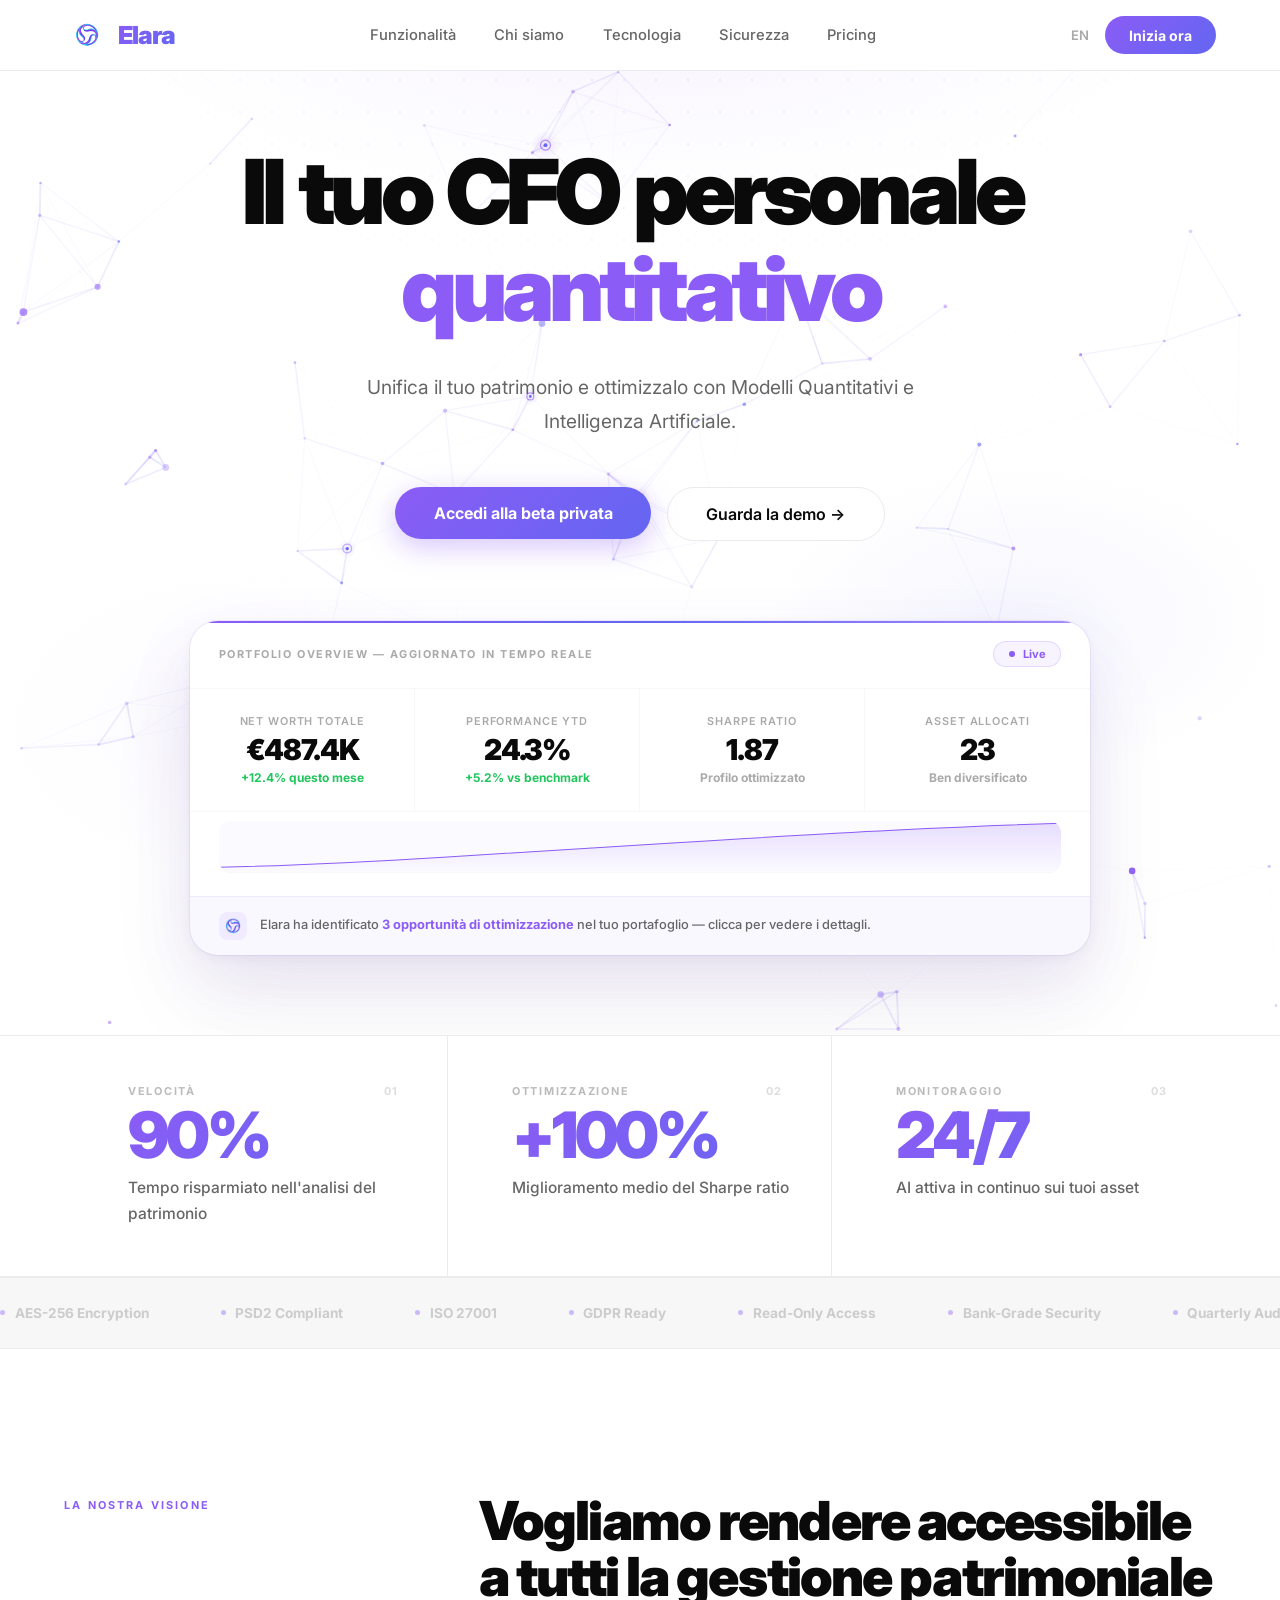
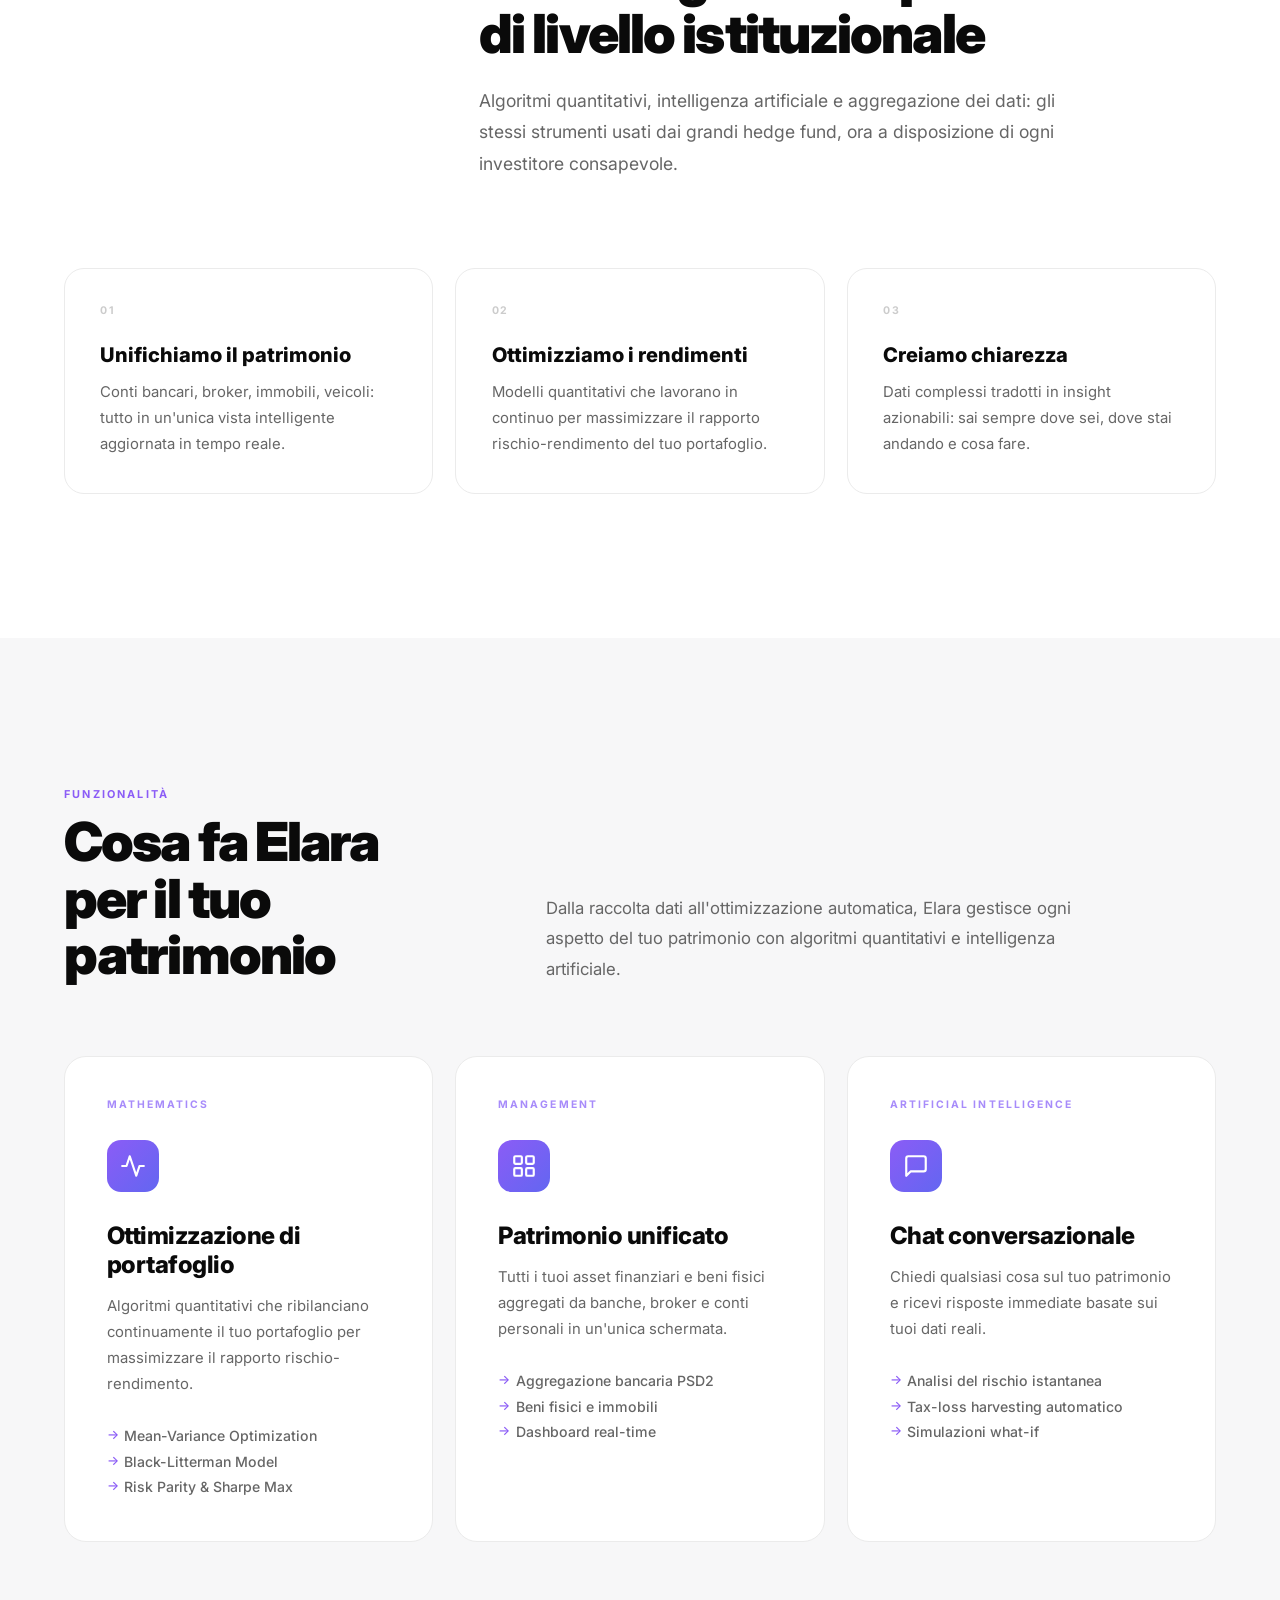
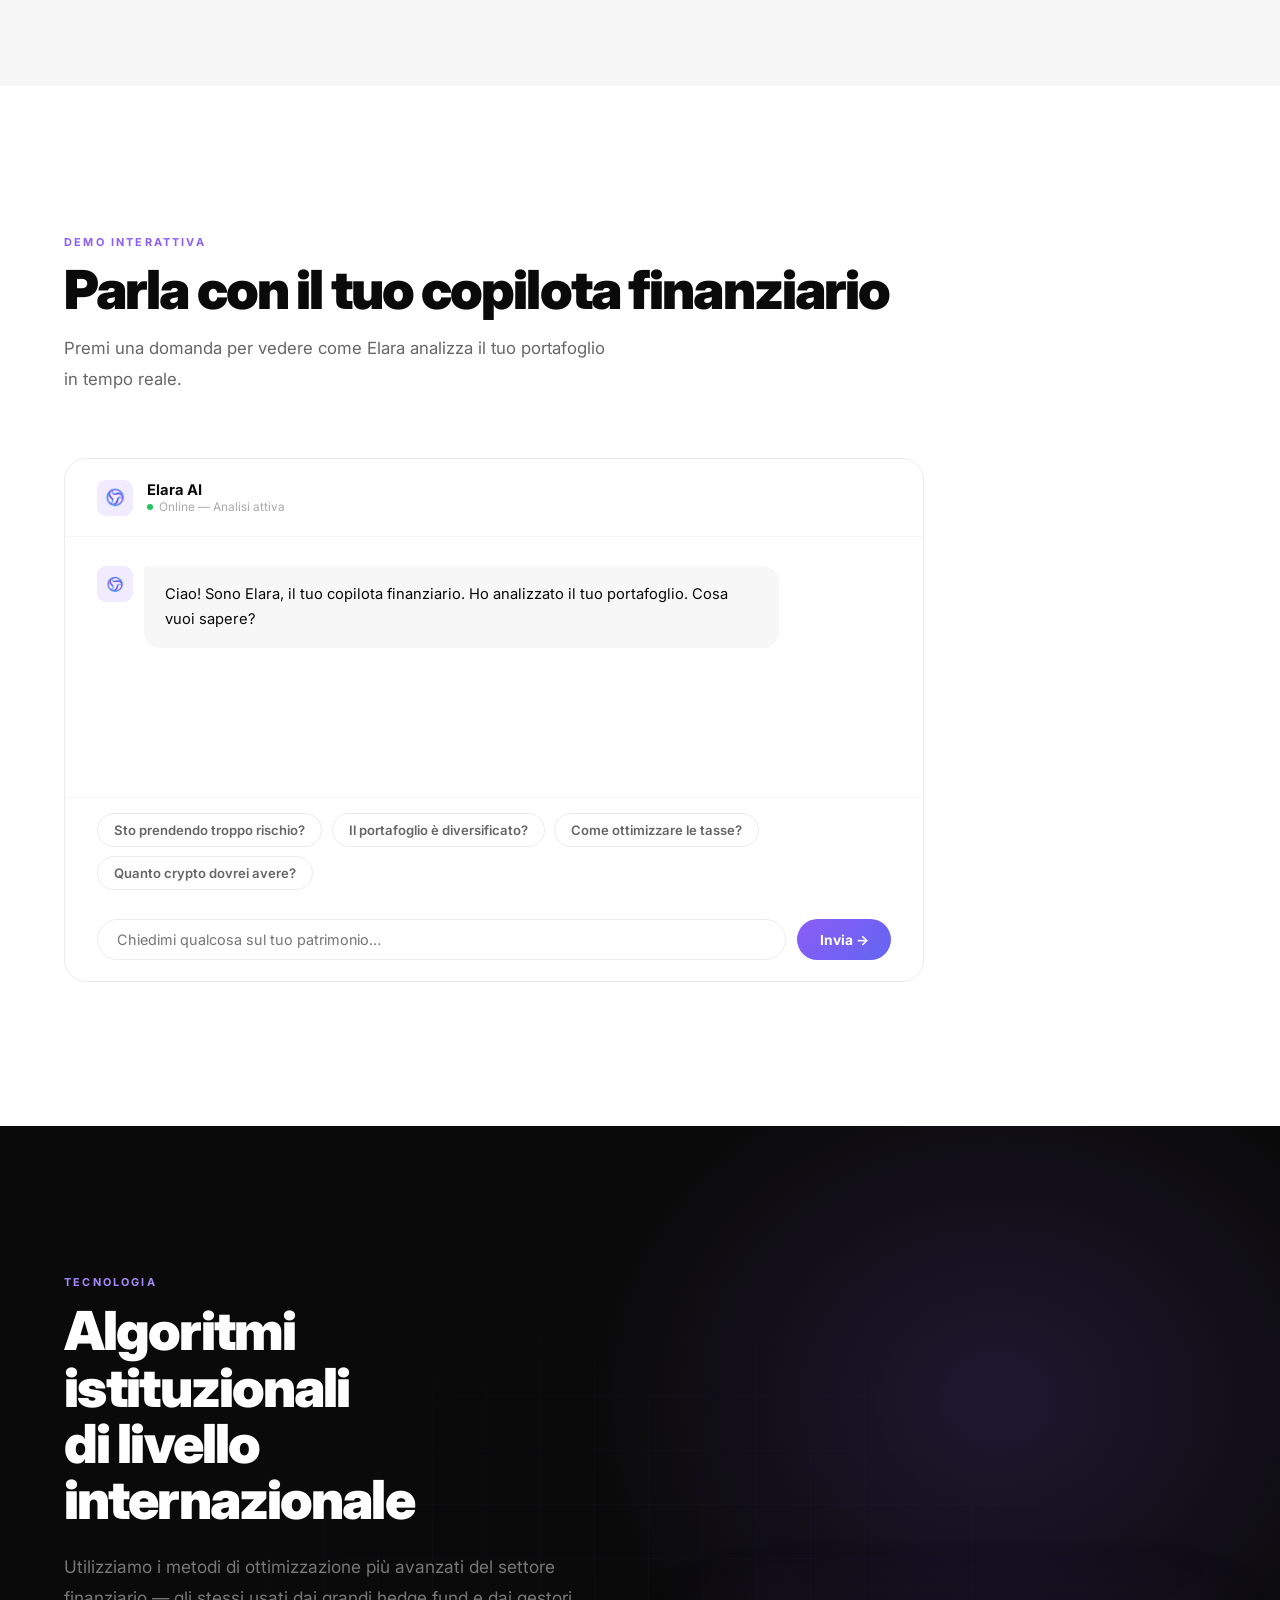
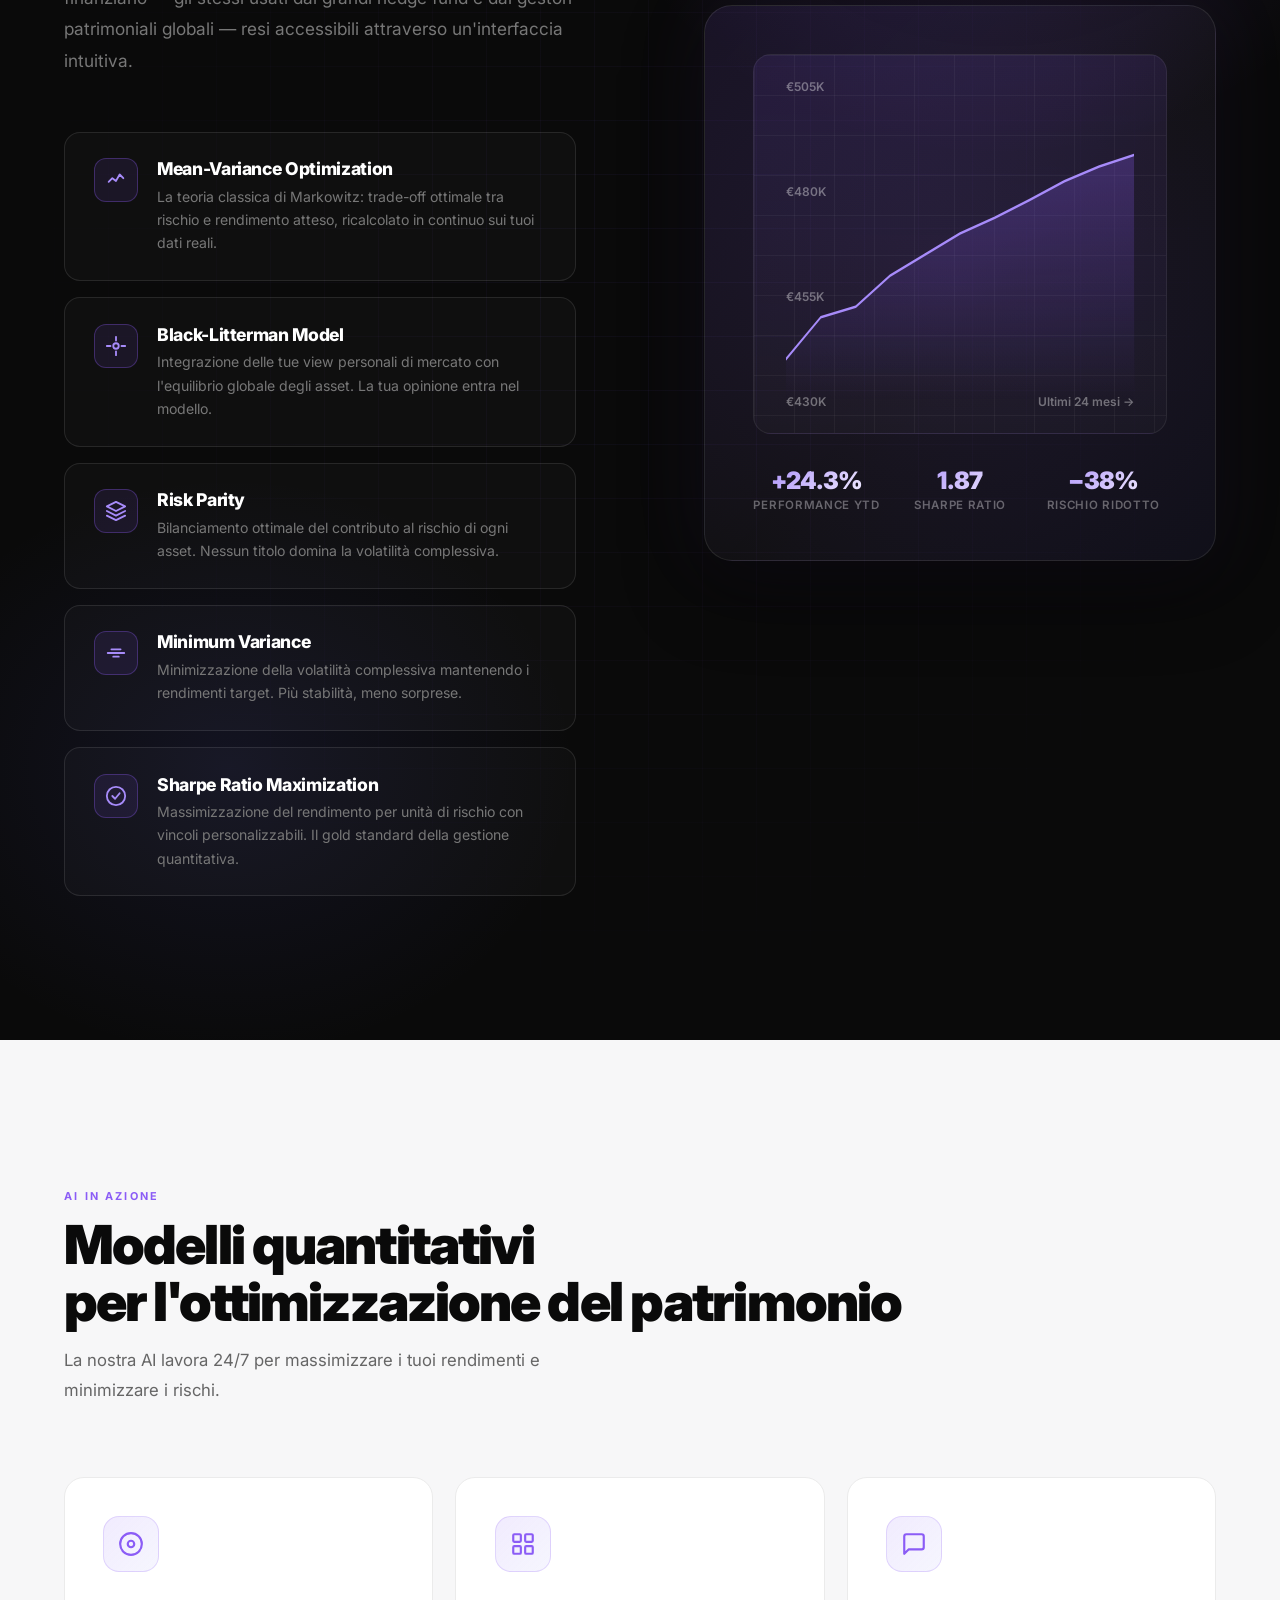
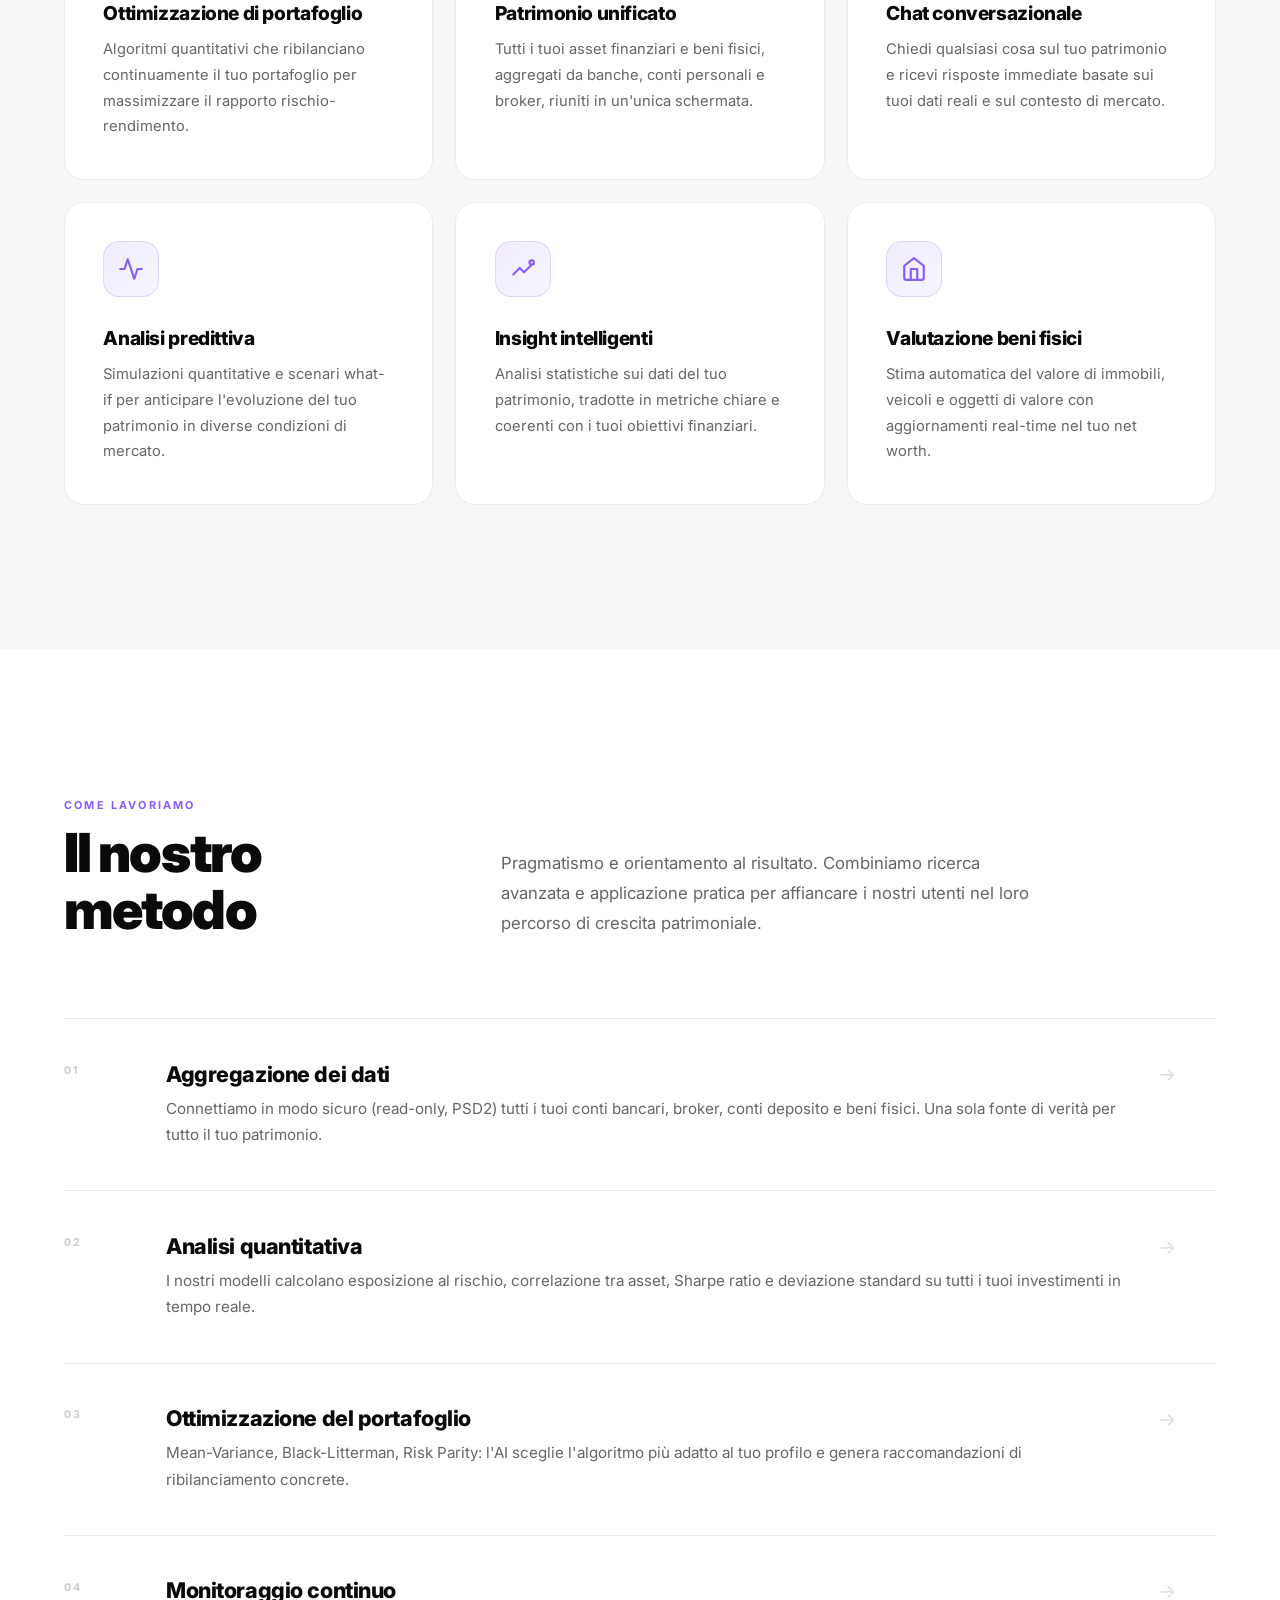
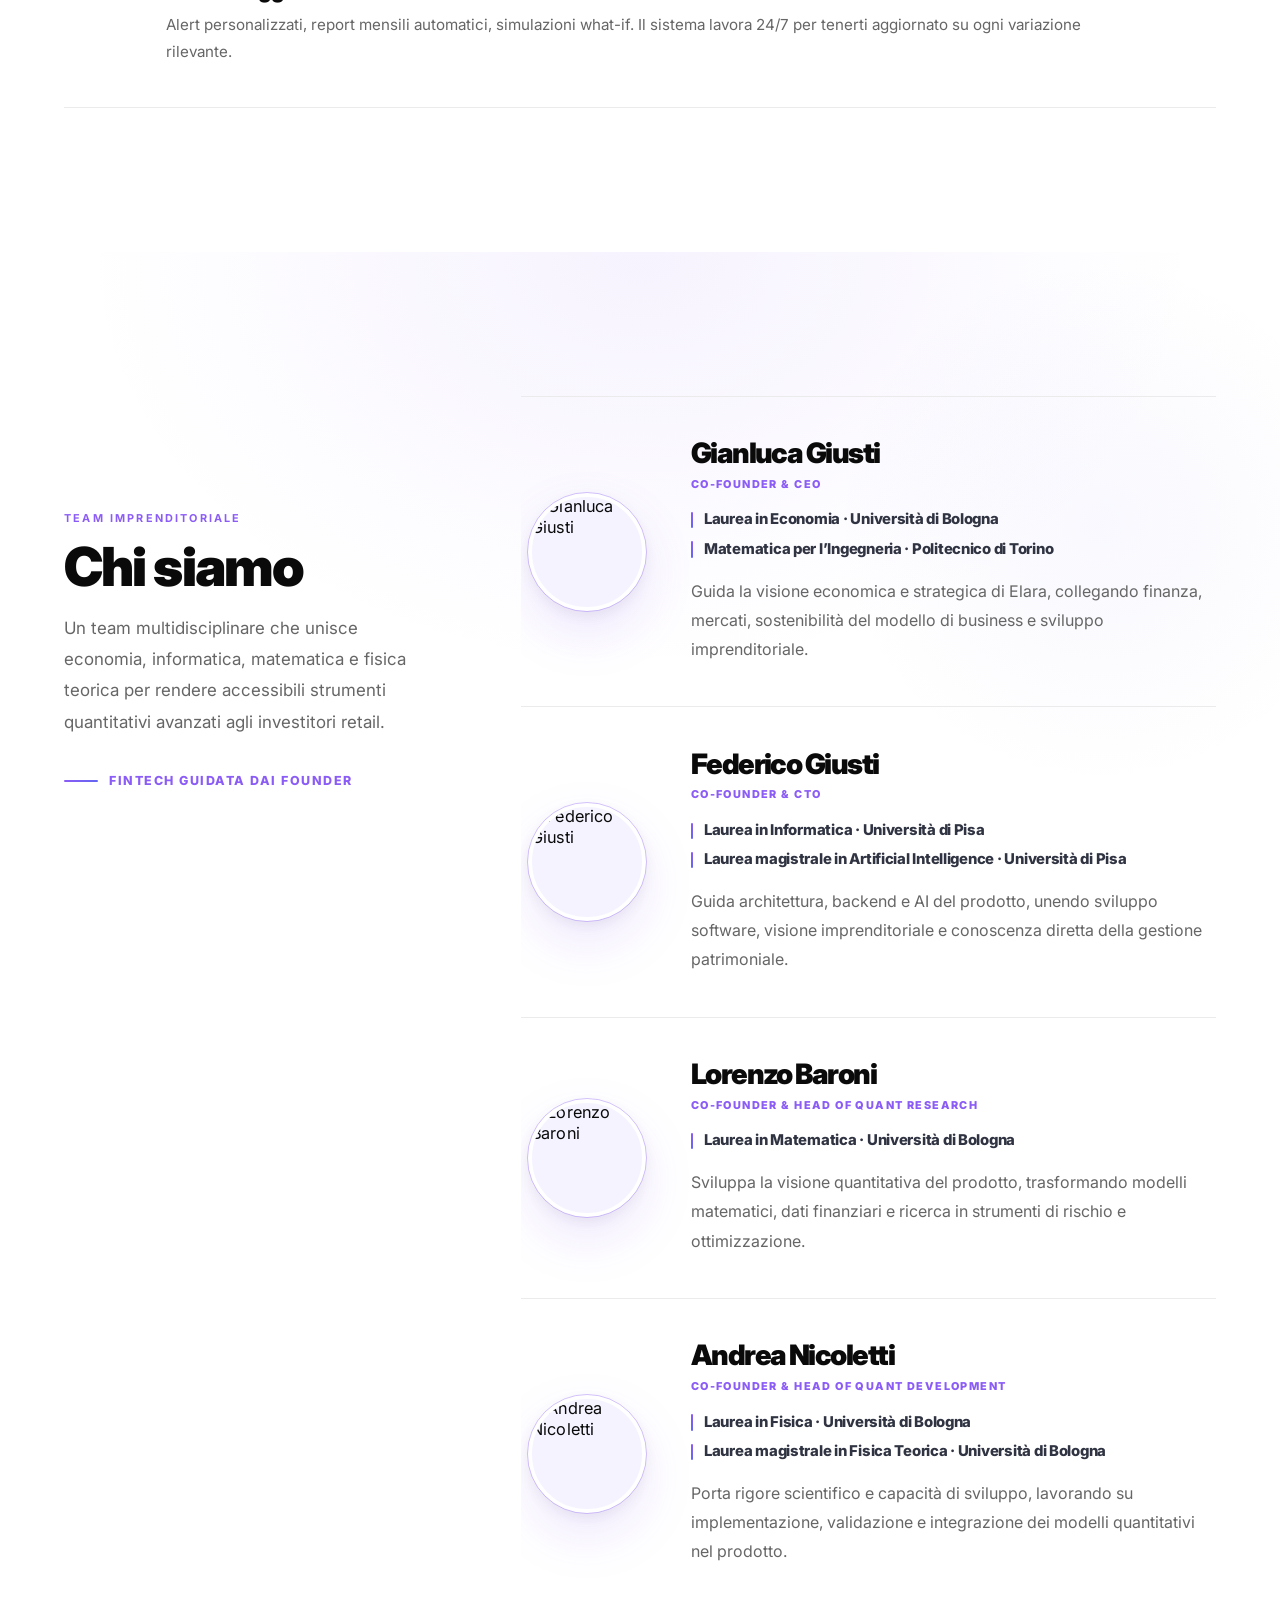
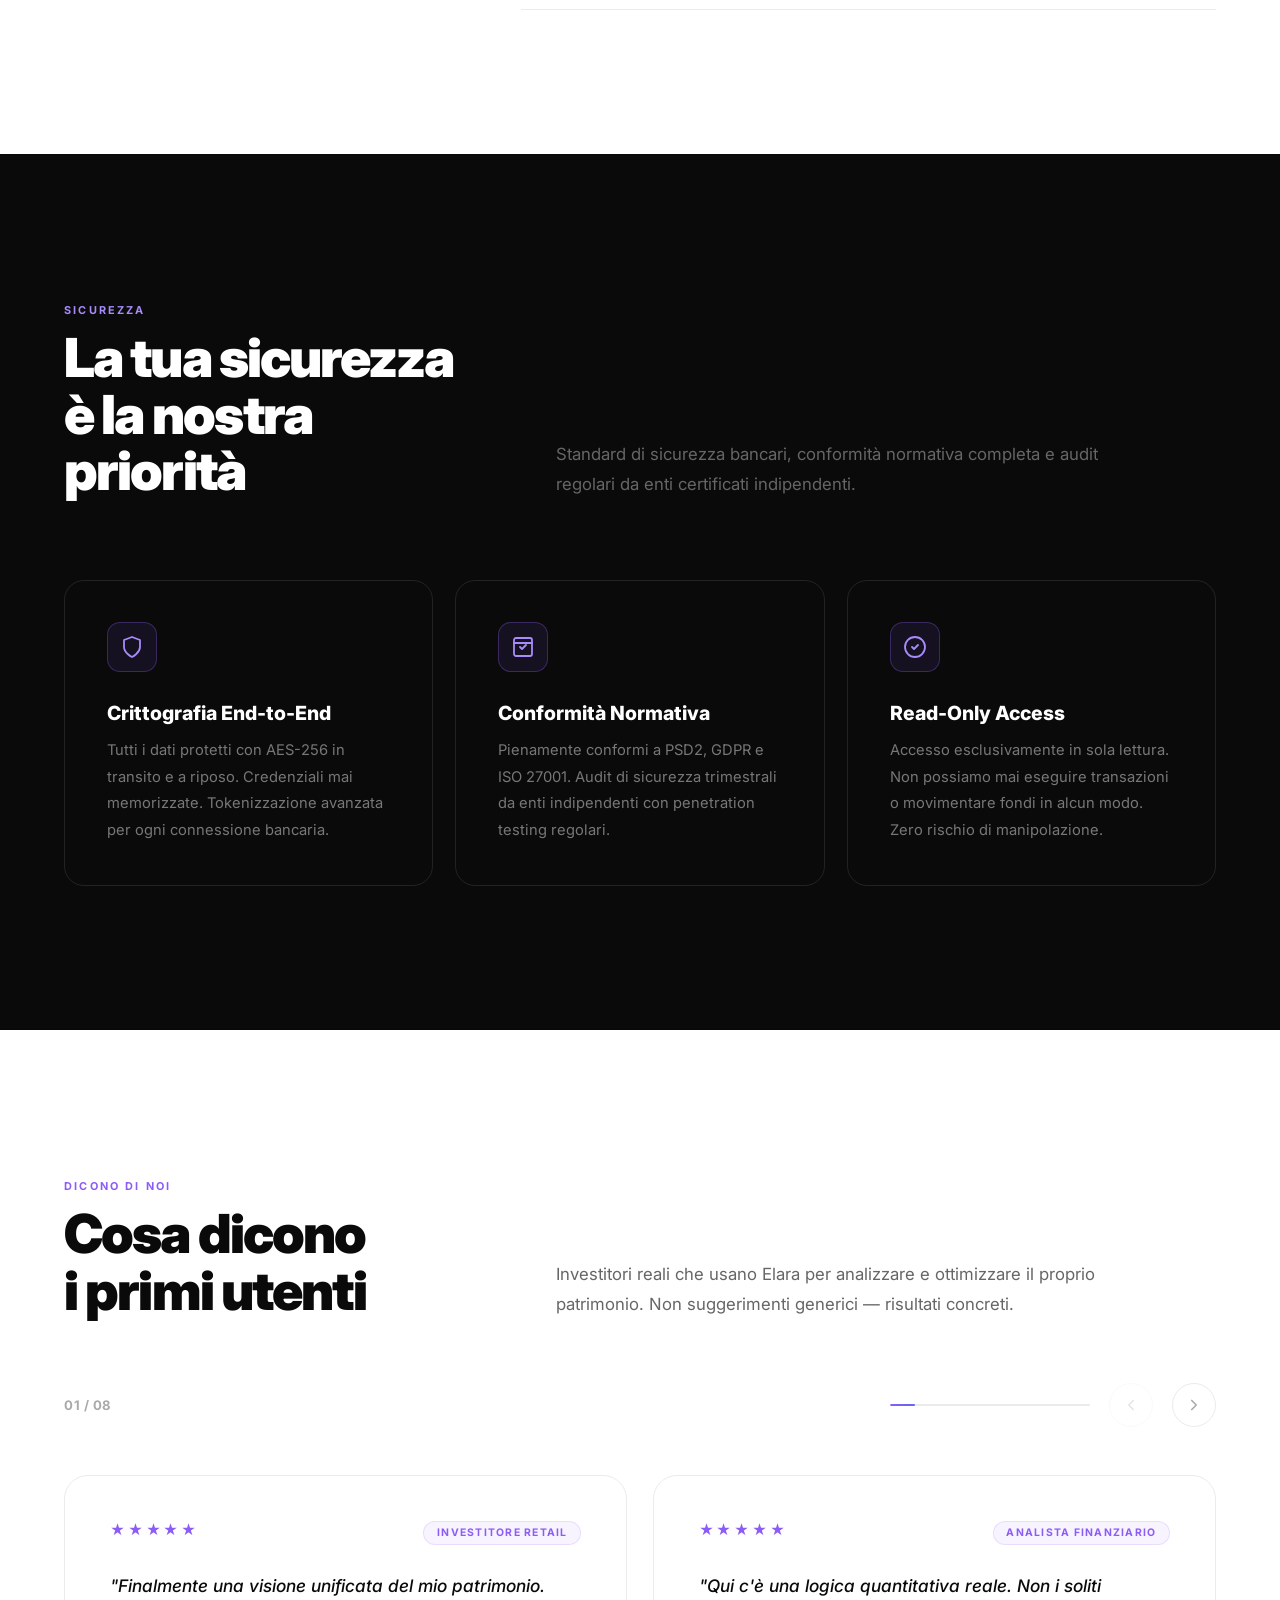
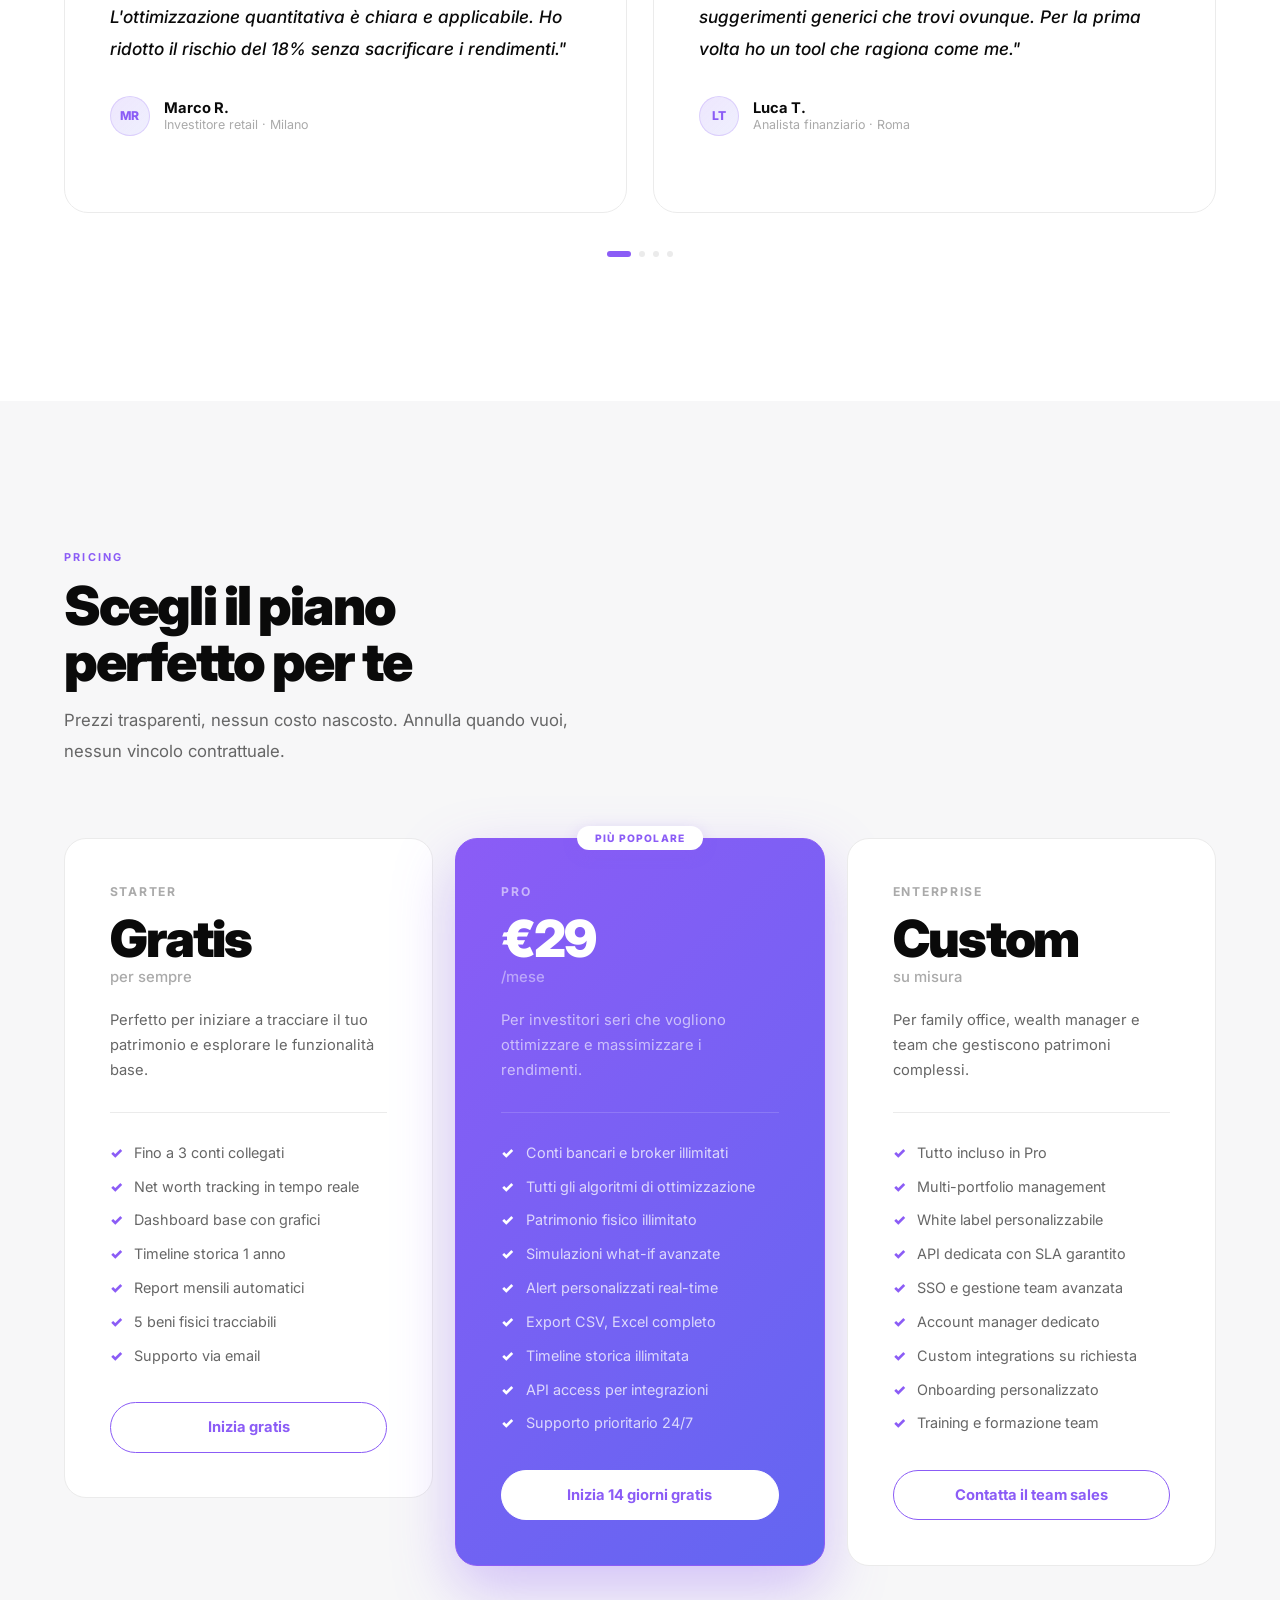
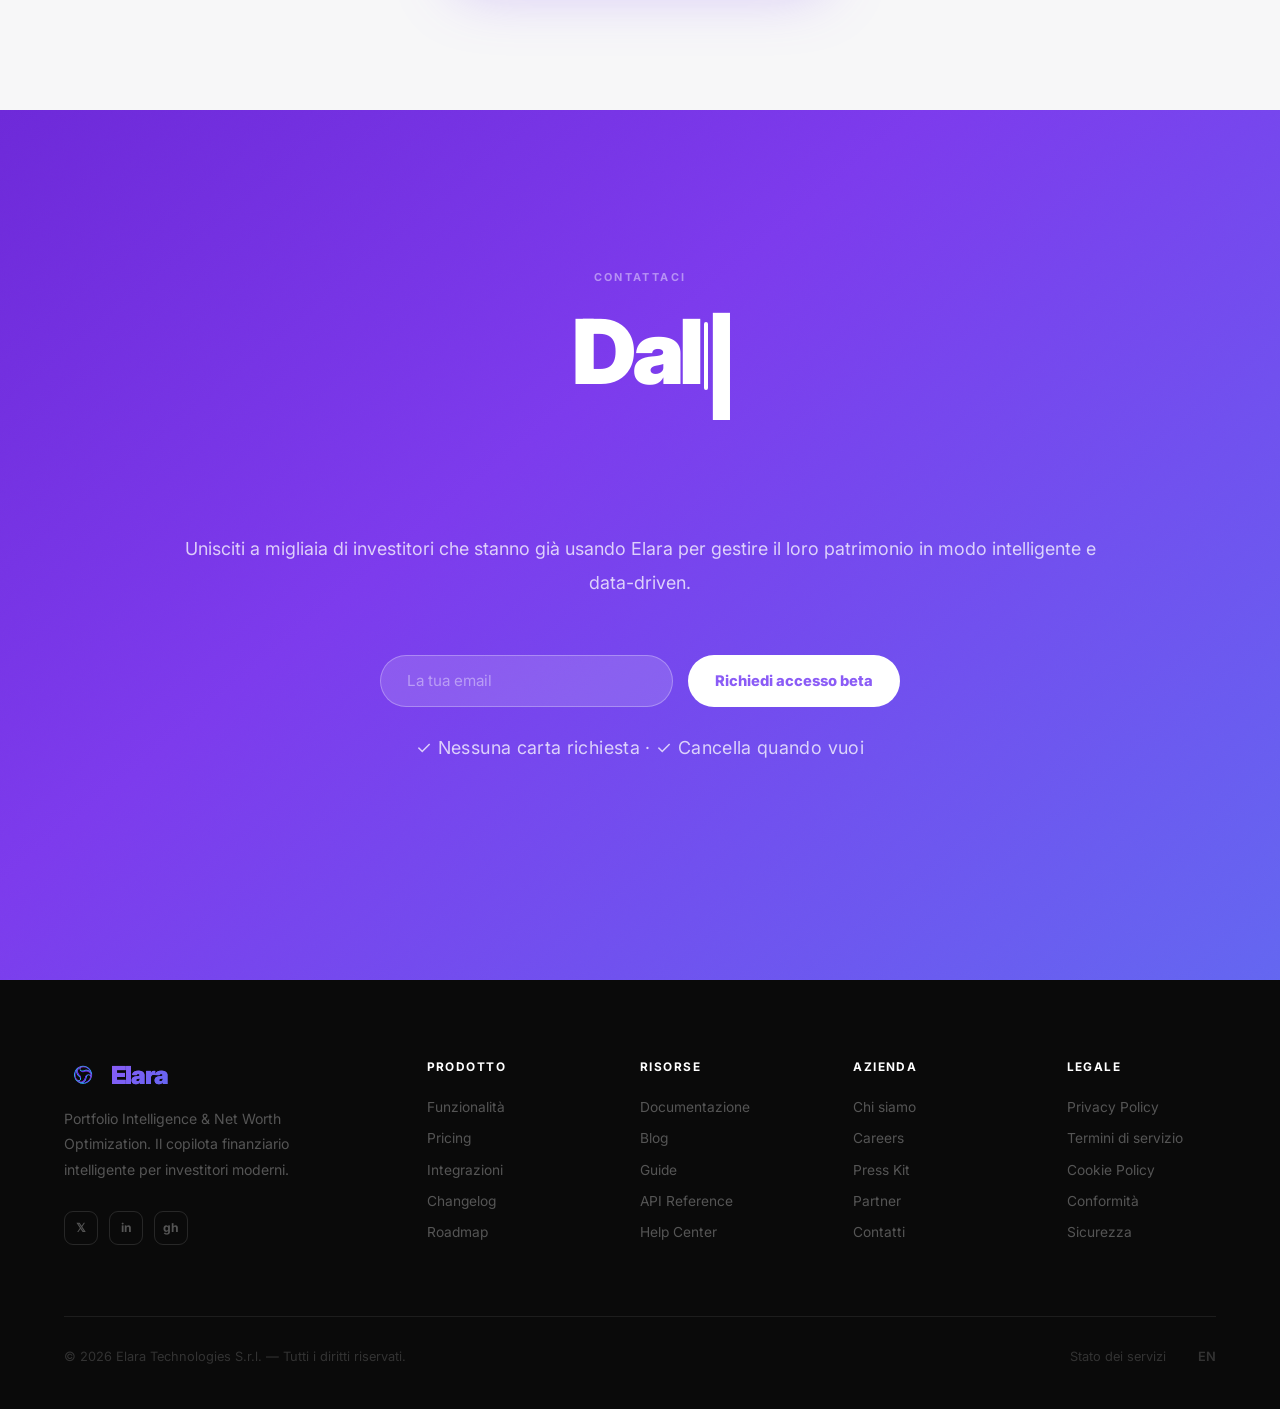
==== commit 71d8fbb5: "Update index.html" ====
--- a/Website/index.html
+++ b/Website/index.html
@@ -431,7 +431,7 @@
 <section class="team-section" id="chi-siamo">
   <div class="wrap team-layout">
     <div class="team-head reveal">
-      <span class="label team-label">Team imprenditoriale</span>
+      <span class="label team-label">Team</span>
       <h2 class="section-title-lg team-title">Chi siamo</h2>
       <p class="team-intro">Un team multidisciplinare che unisce economia, informatica, matematica e fisica teorica per rendere accessibili strumenti quantitativi avanzati agli investitori retail.</p>
       <div class="team-head-note team-note">Fintech guidata dai founder</div>
@@ -677,4 +677,4 @@
 
 
 </body>
-</html>+</html>
